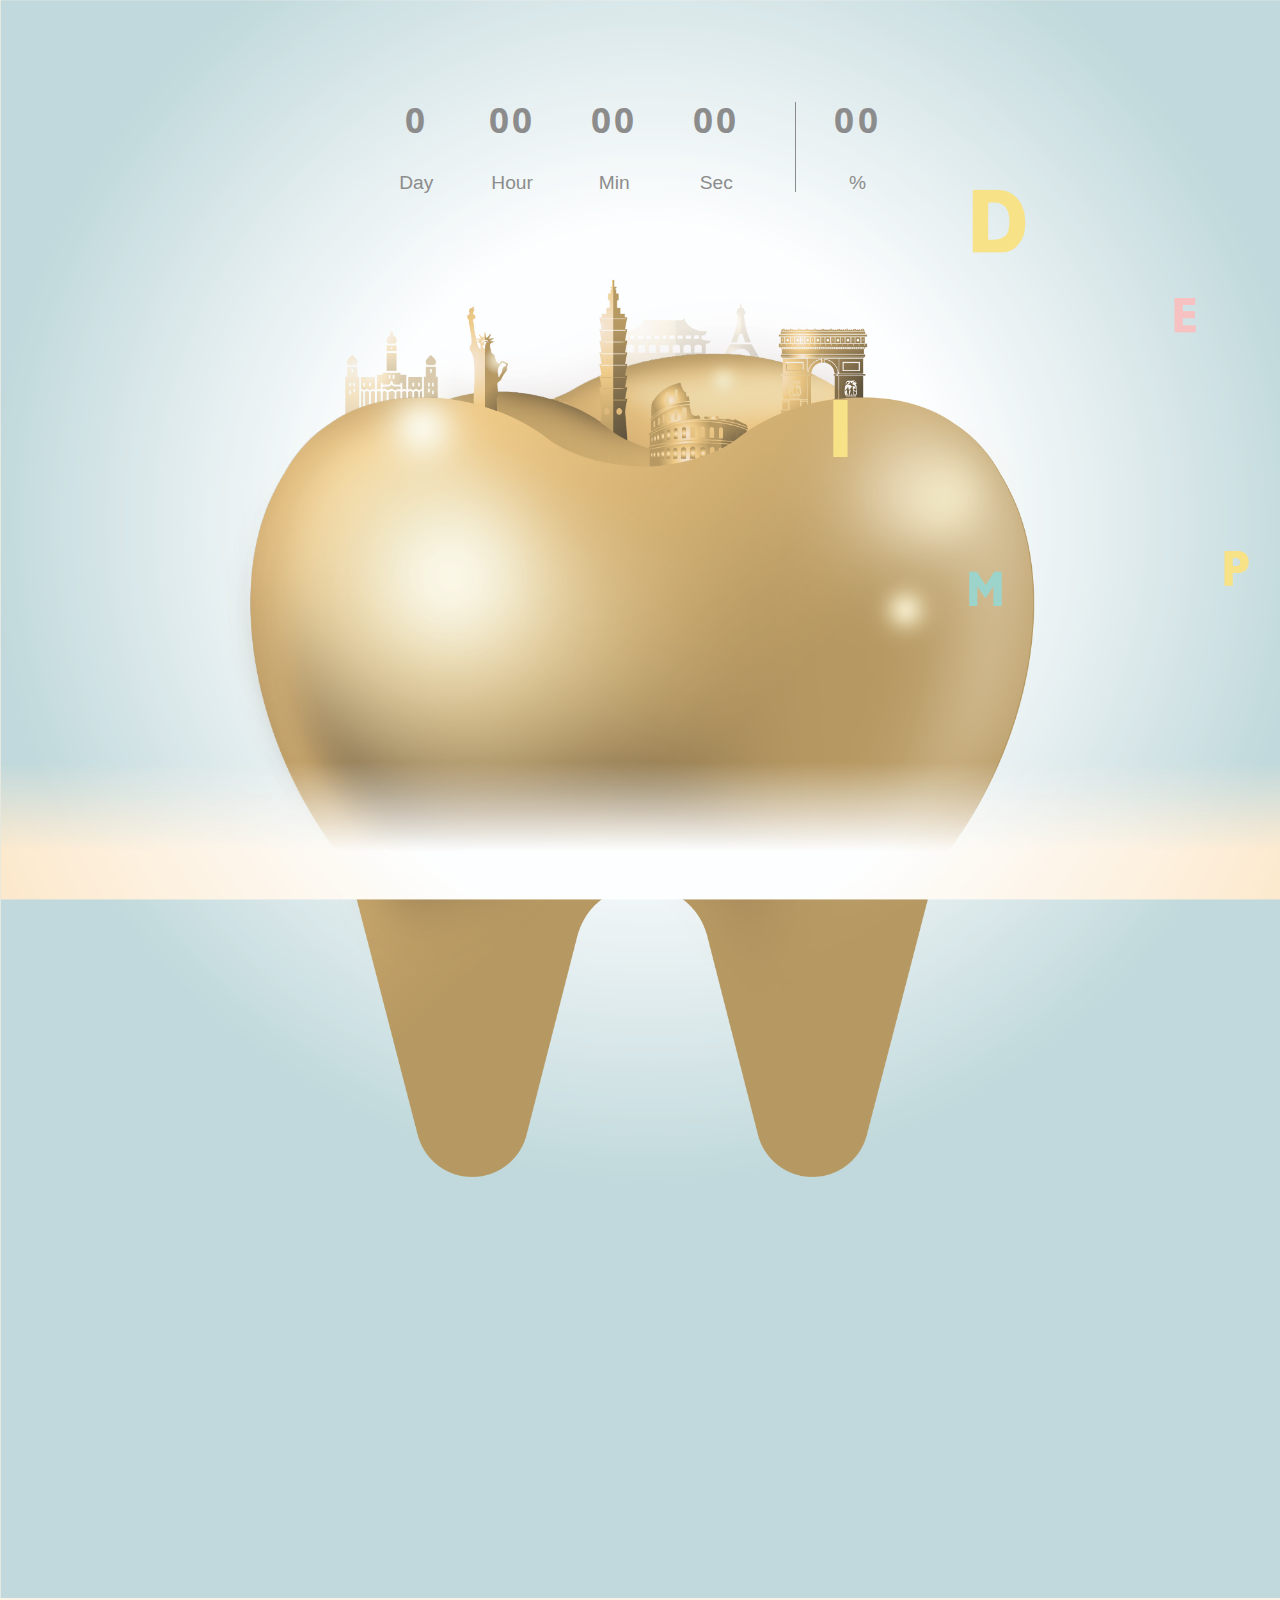
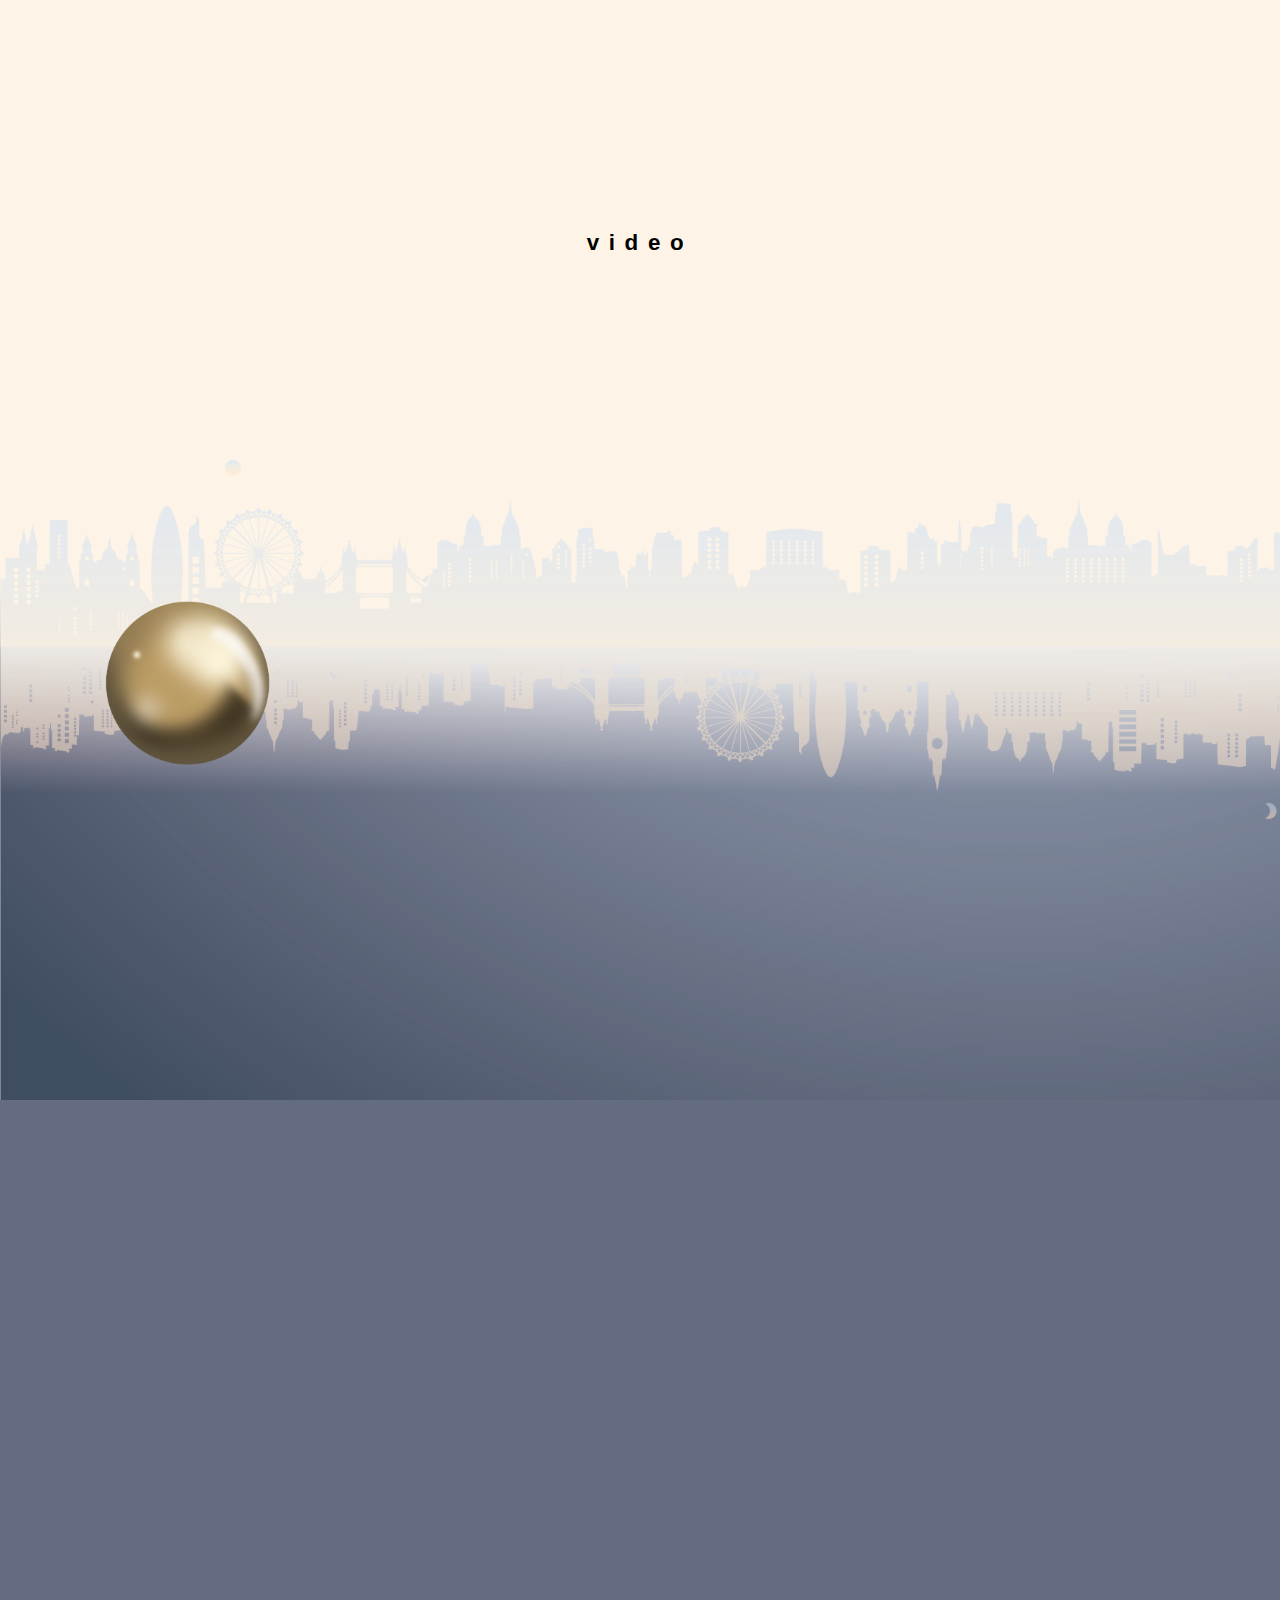
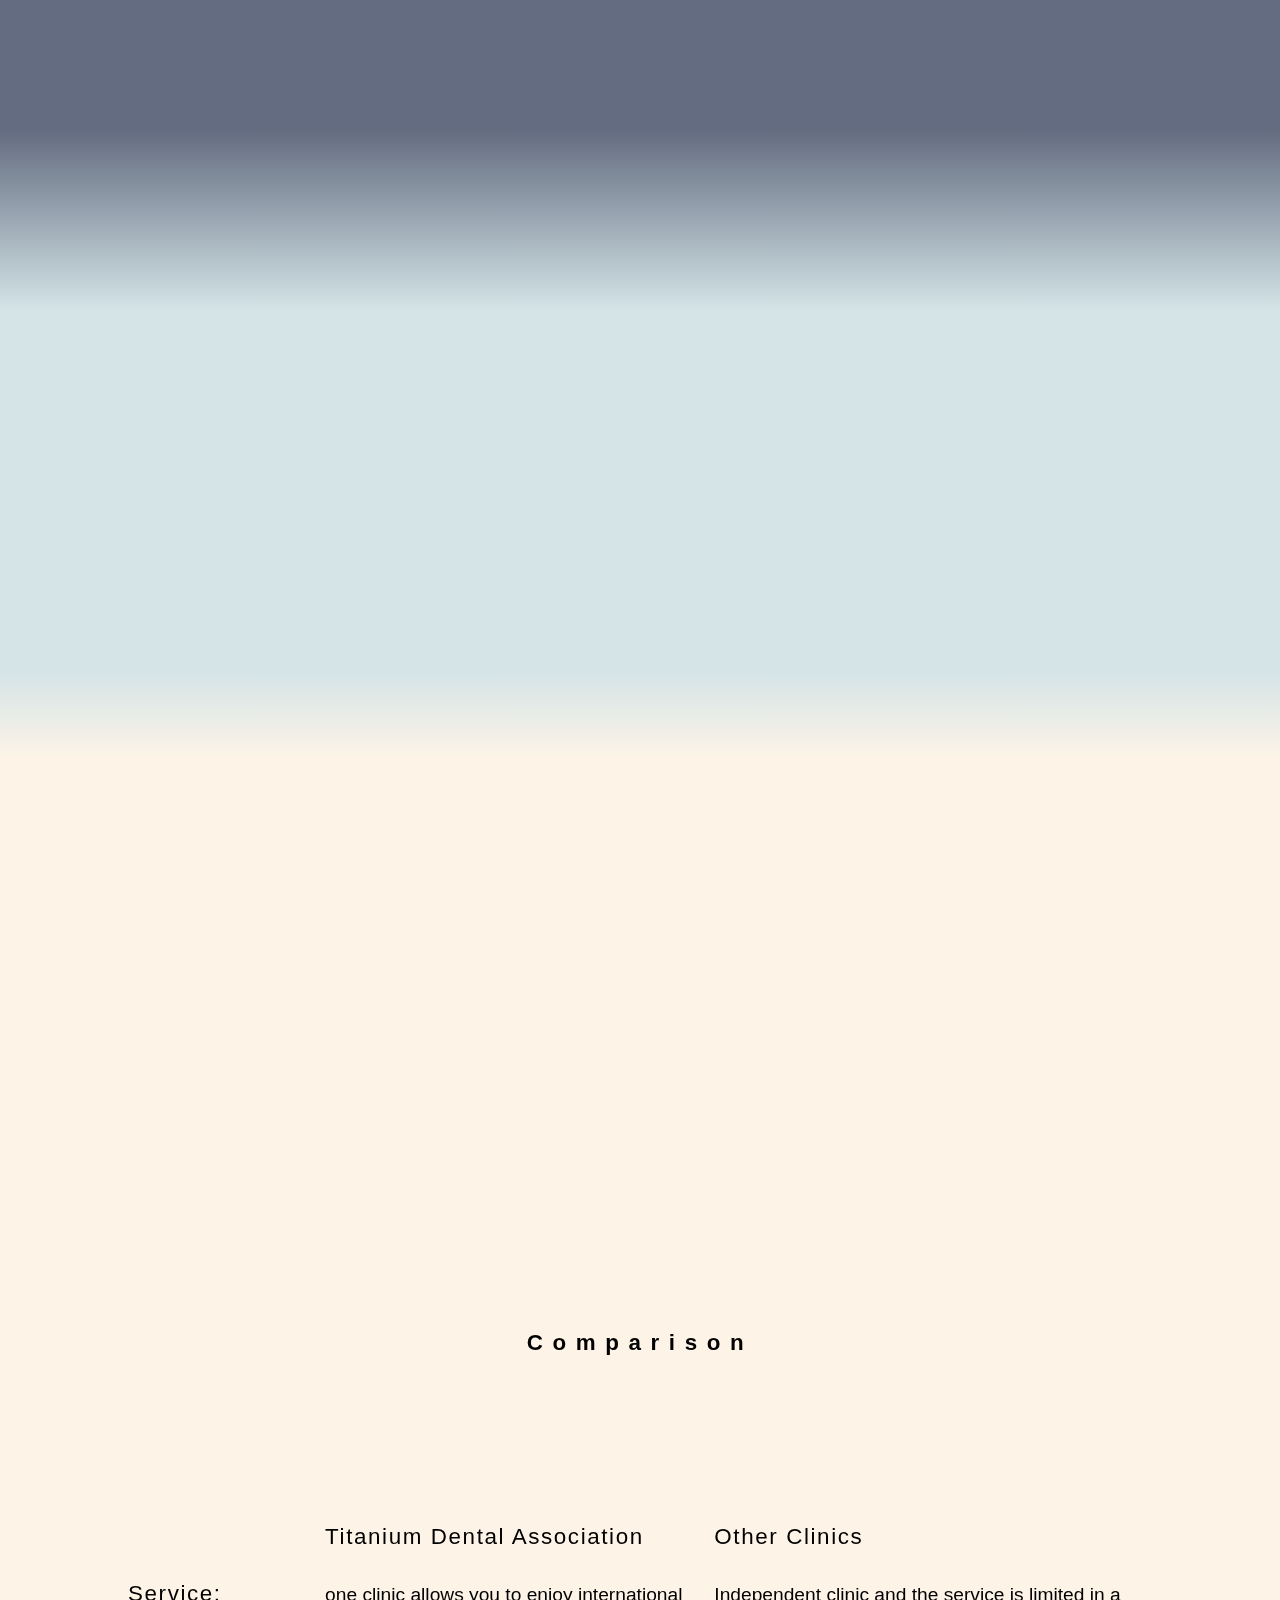
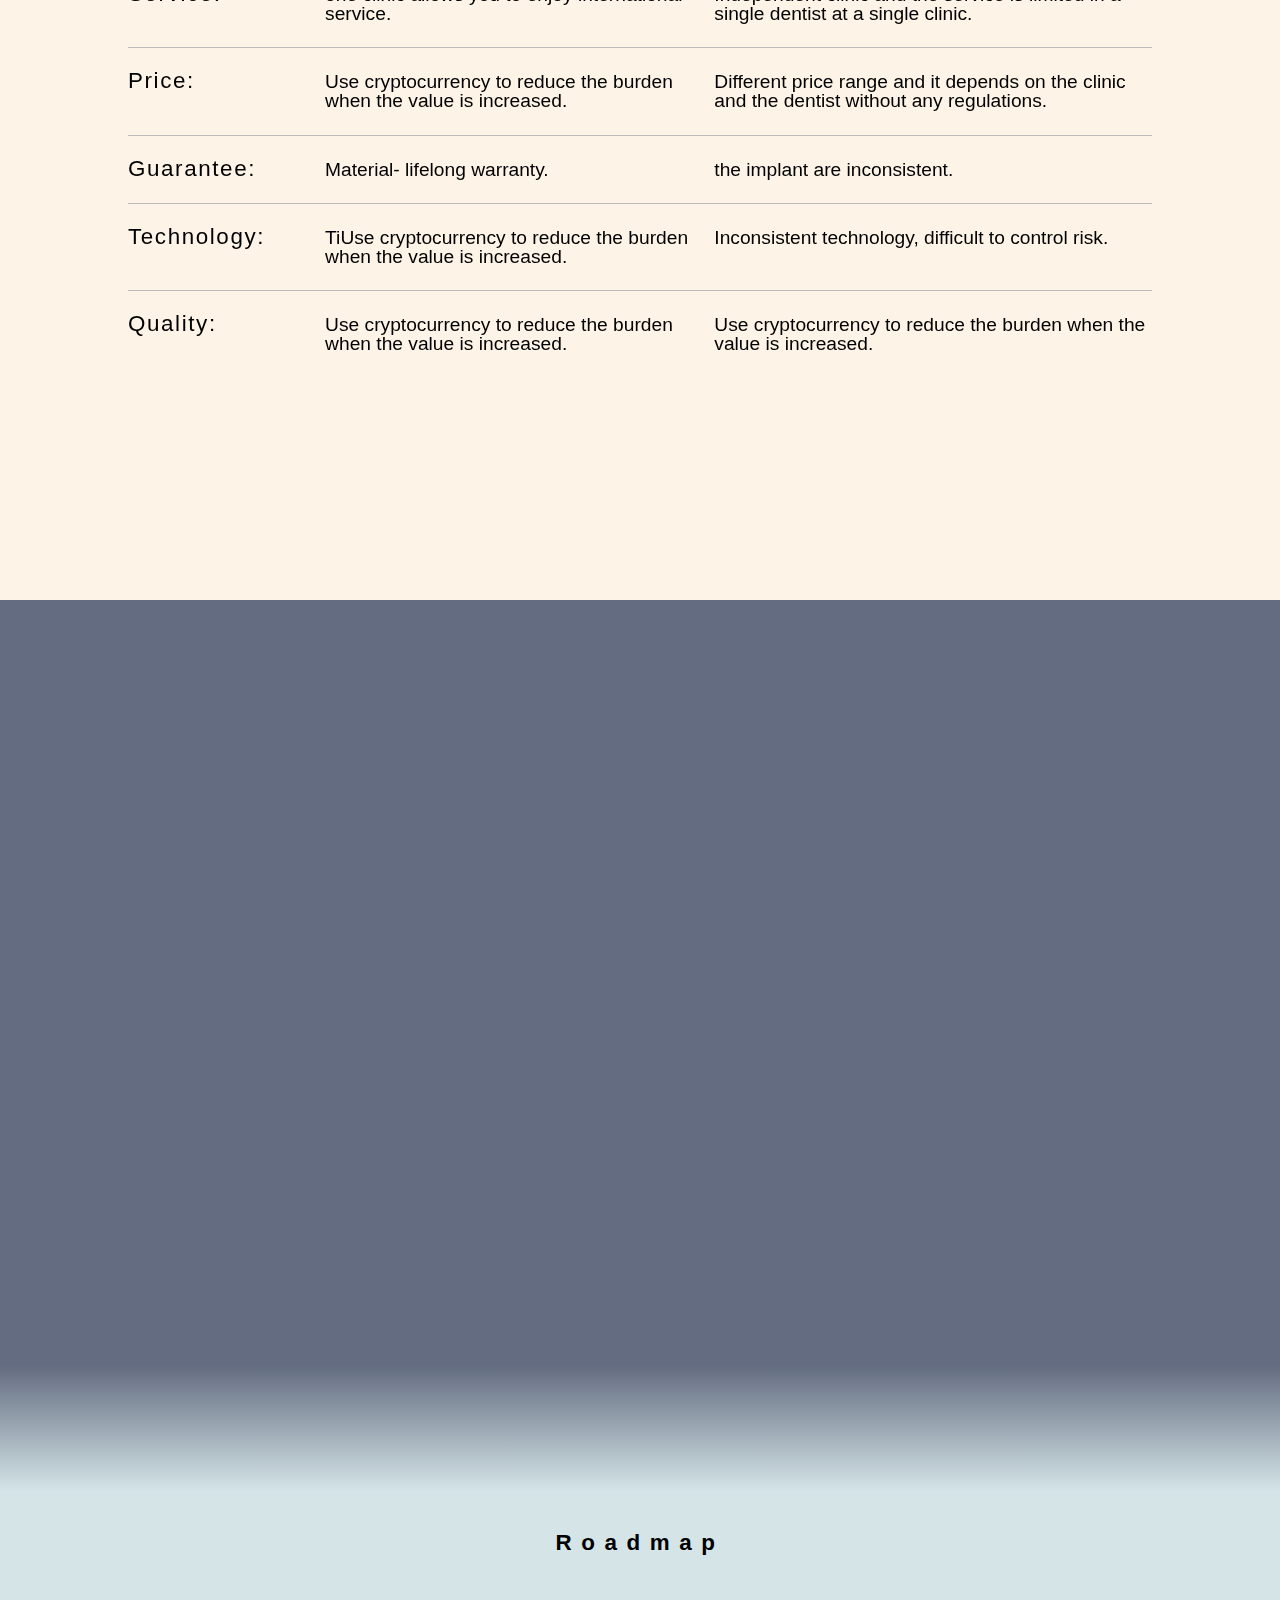
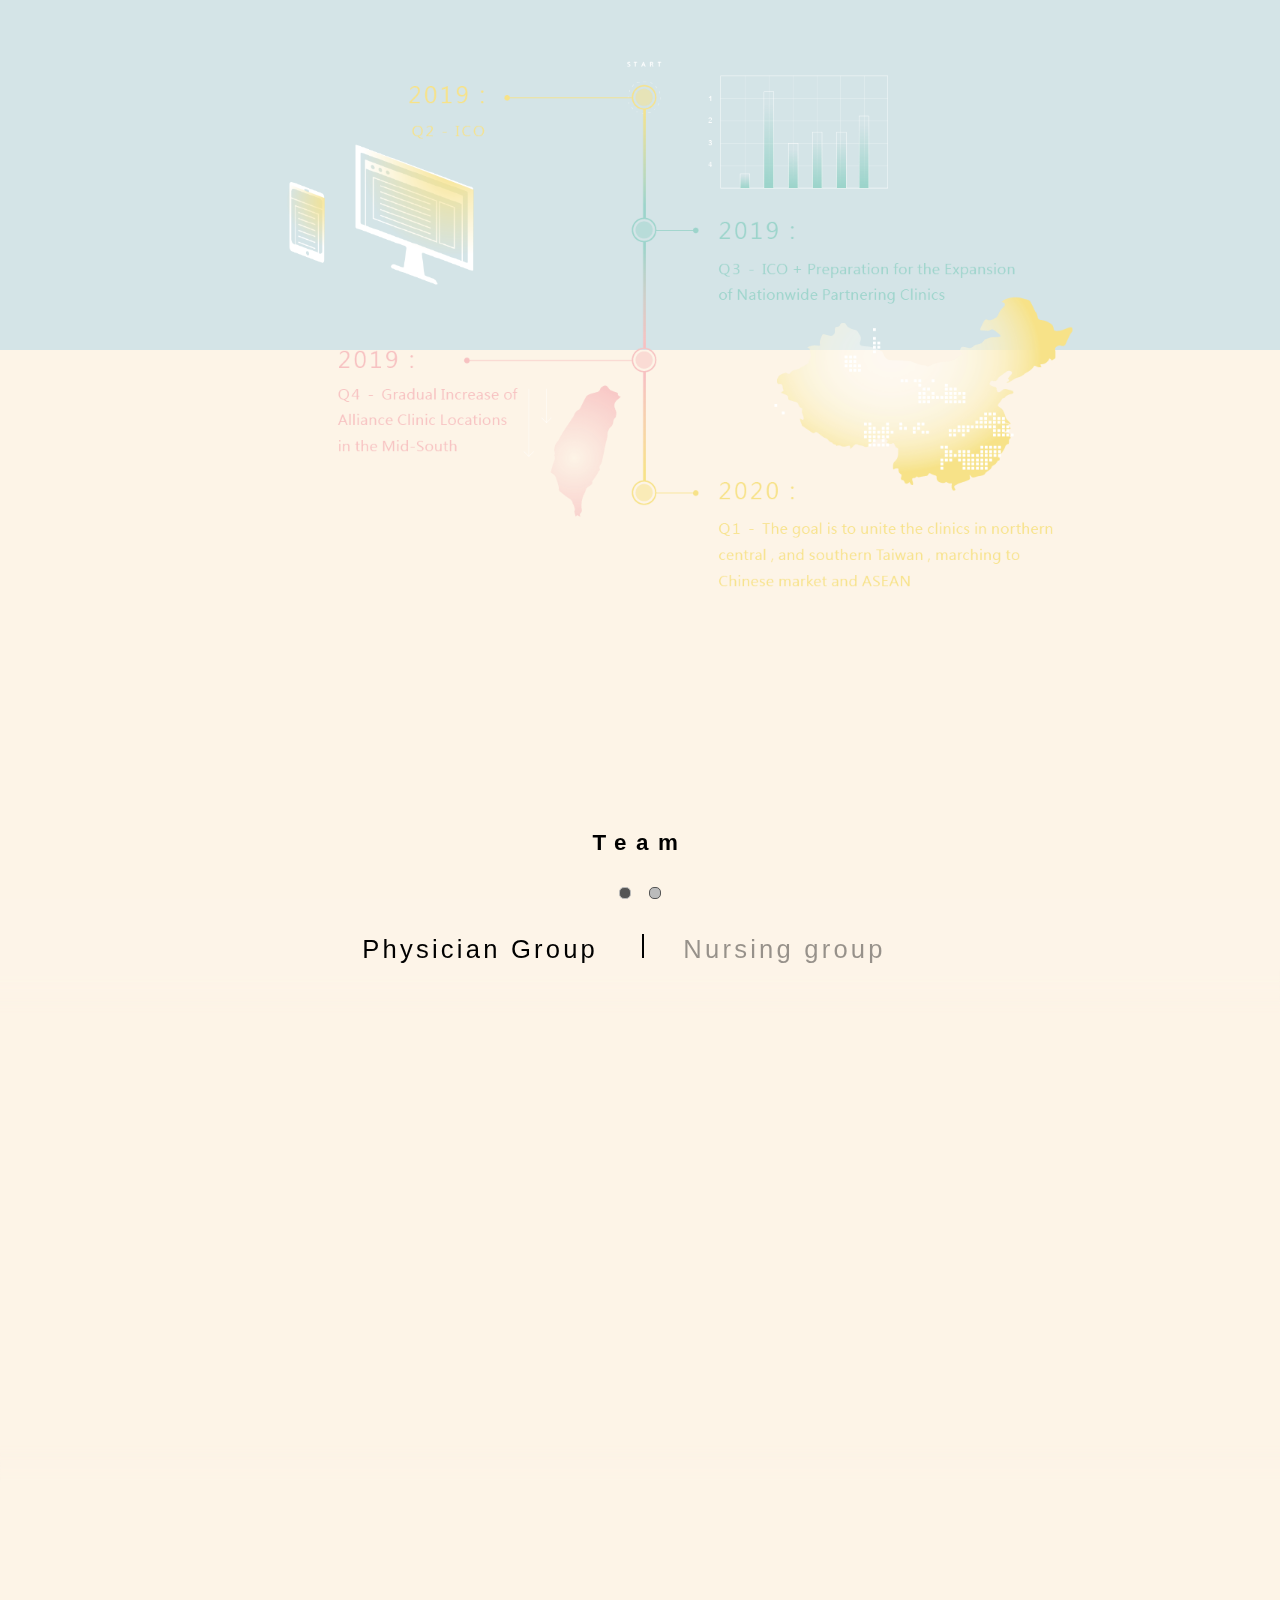
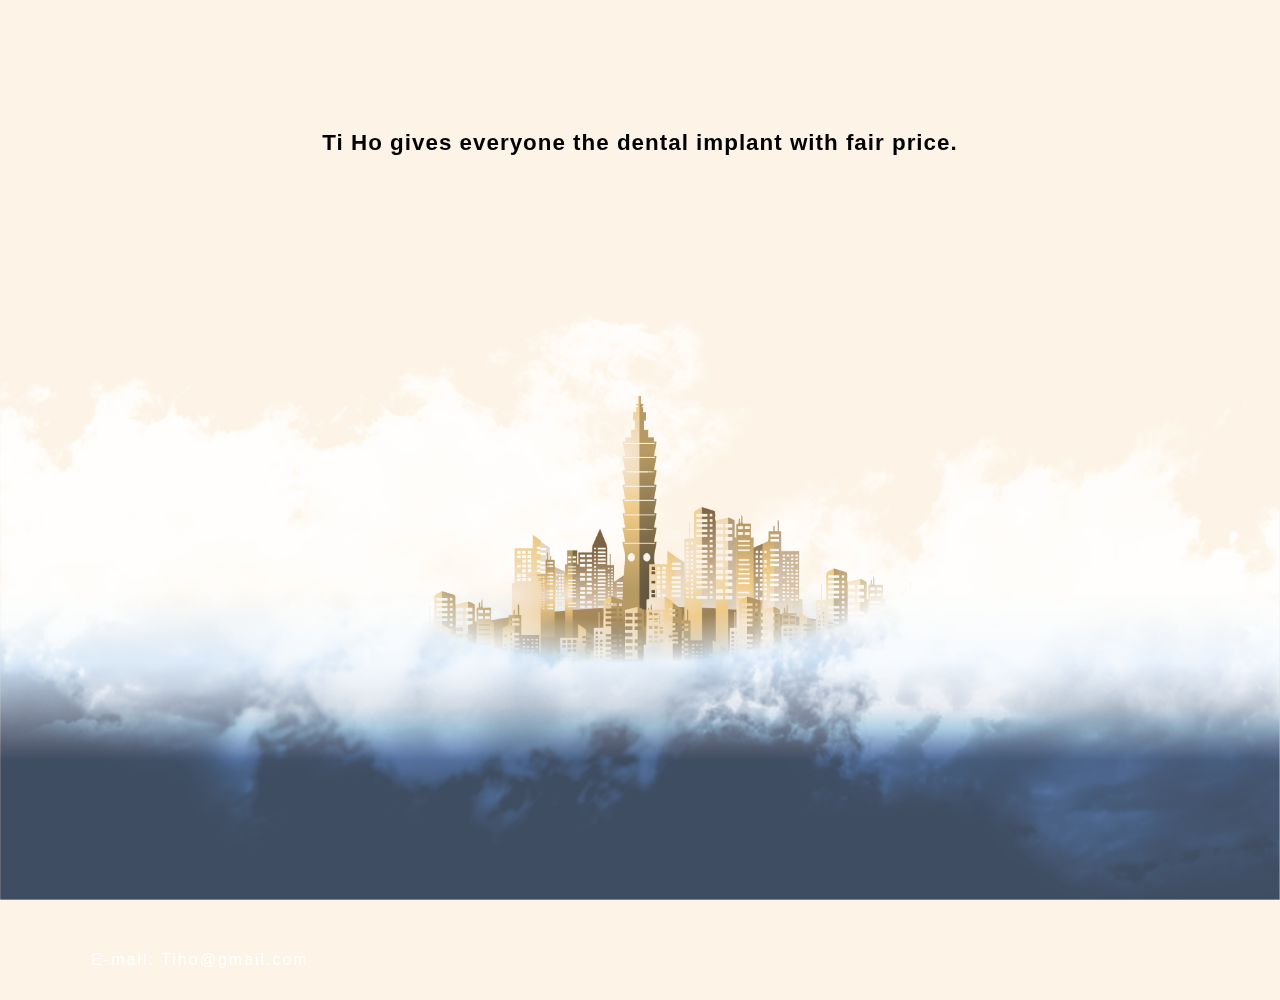
==== cn.html @ 6f9ad753 "ver. tc" ====
<!DOCTYPE html>
<html lang="en">
<head>
    <meta charset="UTF-8">
    <meta name="viewport" content="width=device-width, initial-scale=1.0">
    <meta http-equiv="X-UA-Compatible" content="ie=edge">
    <title>Document</title>

    <!-- <meta name=”description” content="">
    <meta property="og:image" content="img/seo_logo.jpg">
    <meta property="og:description" content="" />
    <meta itemprop="image" content="img/seo_logo.jpg">
    <meta name="twitter:card" content="img/seo_logo.jpg"> -->

    <!-- import bootstrap 4.4.1 -->
    <!-- <link rel="stylesheet" href="https://stackpath.bootstrapcdn.com/bootstrap/4.1.1/css/bootstrap.min.css" integrity="sha384-WskhaSGFgHYWDcbwN70/dfYBj47jz9qbsMId/iRN3ewGhXQFZCSftd1LZCfmhktB" crossorigin="anonymous">
    <script src="https://code.jquery.com/jquery-3.3.1.slim.min.js" integrity="sha384-q8i/X+965DzO0rT7abK41JStQIAqVgRVzpbzo5smXKp4YfRvH+8abtTE1Pi6jizo" crossorigin="anonymous"></script>
    <script src="https://cdnjs.cloudflare.com/ajax/libs/popper.js/1.14.3/umd/popper.min.js" integrity="sha384-ZMP7rVo3mIykV+2+9J3UJ46jBk0WLaUAdn689aCwoqbBJiSnjAK/l8WvCWPIPm49" crossorigin="anonymous"></script>
    <script src="https://stackpath.bootstrapcdn.com/bootstrap/4.1.1/js/bootstrap.min.js" integrity="sha384-smHYKdLADwkXOn1EmN1qk/HfnUcbVRZyYmZ4qpPea6sjB/pTJ0euyQp0Mk8ck+5T" crossorigin="anonymous"></script> -->
    
    <link rel="stylesheet" href="stylesheet/css/stylesheet.css">
</head>
<body>
    <div class="container">
        <div class="block-fixed">
            <img src="img/TIHO_Web_Ingredient-12.png" class="non-phone-appear" alt="">
            <img src="img/TIHO_Web_Ingredient-41.png" class="white-btn h-cursor-pointer menu-btn" alt="">
            <img src="img/TIHO_Web_Ingredient-42.png" class="op0 black-btn h-cursor-pointer menu-btn" alt="">
            <a href="#" class="join"><img src="img/TIHO_Web_Ingredient-18.png" alt=""></a> 
            <!-- <img src="img/block10_X.png" class="close-btn menu" alt=""> -->
            <!-- <img src="img/TIHO_Web_Ingredient-18.png" class="op0 black-btn" alt=""> -->
            <!-- <img src="img/TIHO_Web_Ingredient-20.png" class="op0 white-btn" alt=""> -->
            <!-- <div class="block-fixed-right non-phone-appear">
                <div class="page-mark page-mark-1"><span>1</span></div>
                <div class="page-mark page-mark-2"><span>2</span></div>
                <div class="page-mark page-mark-3"><span>3</span></div>
                <div class="page-mark page-mark-4"><span>4</span></div>
                <div class="page-mark page-mark-5"><span>5</span></div>
                <div class="page-mark page-mark-6"><span>6</span></div>
                <div class="page-mark page-mark-7"><span>7</span></div>
            </div> -->
            <div class="menu">
                <ul id="menu">
                    <li><a href="#a-video">Video</a></li>
                    <li><a href="#a-about">About TIHO Token</a></li>
                    <li><a href="#a-problem">Problem</a></li>
                    <li><a href="#a-comparison">Comparison</a></li>
                    <li><a href="#a-rules">Rules of Selling Token</a></li>
                    <li><a href="#a-map">Roadmap</a></li>
                    <li><a href="#a-team">Team</a></li>
                    <li class="lang">Language<br />
                    <a href="#">TC</a>
                    <a href="#">CN</a>
                    <a href="#">EN</a>
                    <a href="#">JP</a></li>
                </ul>
            </div>
        </div>
        <div class="block-top">
            <img src="img/TIHO_Web_Ingredient-53.png" class="phone-appear" alt="">
            <div class="time-count">
                <ul>
                    <li><h4 id="day">0 </h4><br><p>Day</p> </li>
                    <li><h4 id="hour">00 </h4><br><p>Hour</p> </li>
                    <li><h4 id="min">00 </h4><br><p>Min</p> </li>
                    <li><h4 id="sec">00 </h4><br><p>Sec</p> </li>
                    <li><h4 id="percentage">00 </h4><br><p>%</p> </li>
                </ul>
            </div>
            <div class="large-img">
            <div class="floating-word">
                    <!-- <img src="img/TIHO_Web_Ingredient-11.png" alt=""> -->
                    <img src="img/TIHO_Web_Ingredient-43.png" alt="">
                    <img src="img/TIHO_Web_Ingredient-44.png" alt="">
                    <img src="img/TIHO_Web_Ingredient-45.png" alt="">
                    <img src="img/TIHO_Web_Ingredient-46.png" alt="">
                </div>
                <div class="ingredient">
                    <img src="img/TIHO_Web_Ingredient-02.png" alt="">
                </div>
                <div class="dental-text">
                    <span class="yellow">D</span><span class="red">E</span><span class="green">N</span><span class="green">T</span><span class="yellow">A</span><span class="red">L </span>
                    <span class="yellow">I</span><span class="green">M</span><span class="yellow">P</span><span class="green">L</span><span class="green">A</span><span class="red">N</span><span class="red">T</span>
                </div>
            </div>
            <div class="opening">
                <img id="opening-img" src="img/TIHO_Web_Ingredient-03.png" class="non-phone-appear" alt="">
                <img id="opening-img-phone" src="img/TIHO_Web_Ingredient-03-1-01.png" class="phone-appear" alt="">
                <div class="opening-word-div">
                    <img id="opening-word" src="img/TIHO_Web_Ingredient-48.png" alt="">
                </div>
            </div>
        </div>
        <div class="video-block block" id="a-video">
            <div class="video-block-bgi">
                <div class="video">
                    <h4 class="title">video</h4>
                    <div class="video-file appear">
                        <!-- <video controls>
                            <source src="https://www.youtube.com/watch?v=h36fp6JZ_cQ" type="video/mp4">
                        </video> -->
                        <!-- <embed src="https://www.youtube.com/watch?v=h36fp6JZ_cQ" type=""> -->
                        <iframe src="https://www.youtube.com/embed/h36fp6JZ_cQ?rel=0&amp;showinfo=0" frameborder="0" allow="autoplay; encrypted-media" allowfullscreen></iframe>
                        <img src="img/TIHO_Web_Ingredient-14.png" alt="">
                        <img src="img/TIHO_Web_Ingredient-15.png" alt="">
                    </div>
                </div>
            </div>
        </div>
        <div class="about-block block" id="a-about">
            <div class="about-block-bgi"><h4 class="title appear">About TIHO Token</h4>
                <div class="about appear">
                    <div class="about-img">
                        <img src="img/TIHO_Web_Ingredient-26.png" class="about-1 h-cursor-pointer" alt="">
                        <img src="img/TIHO_Web_Ingredient-23.png" class="about-2 h-cursor-pointer" alt="">
                        <img src="img/TIHO_Web_Ingredient-24.png" class="about-3 h-cursor-pointer" alt="">
                        <img src="img/TIHO_Web_Ingredient-25.png" class="about-4 h-cursor-pointer" alt="">
                    </div>
                    <div class="about-text">
                        <h3><span>Price advantage</span></h3>
                        <p class="content-p">The introduction of cryptocurrency allows everyone to be both consumer and investor to enjoy low-cost price for dental implant.</p>
                    </div>
                </div>
            </div>
        </div>
        <div class="question-block block" id="a-problem">
            <div class="question-block-bgi">
                <h4 class="title appear">Problem</h4>
                <div class="question appear">
                    <div class="option-title">
                        <div class="option-dot">
                            <div class="opt-dot" id="question-1"> </div>
                            <div class="opt-dot" id="question-2"> </div>
                        </div>
                        <div class="option-text">
                            <div class="option-1 h-cursor-pointer">Market</div>
                            <div class="devided-line"></div>
                            <div class="option-2 h-cursor-pointer op4">Solution</div>
                        </div>
                    </div>
                    <div class="question-content">
                        <div class="option-1 content-p show-content">
                            <ol>
                                <li>Patients have no idea for where to find the dentists with greatest tech- nology guarantee.</li>
                                <li>There is no warranty on dental implant, and patients usually become im- plant orphan.</li>
                                <li>Patients don’t know how to select among the implant price and materi- als in eachclinic , and they don’t even know whether the agreed brand is used.</li>
                                <li>Dentists often worry about the source of implant and the postoperative reaction from patients.</li>
                                <li>Dentists are with good skills but don’t know how to play it into full.</li>
                                <li>Prices vary in each clinic; dentists in the same trade offer high price for the service and it makes the clinics in the same trade follow the same.</li>
                            </ol>
                        </div>
                        <div class="option-2 content-p show-content">Cryptocurrency is used to integrate one hundred clinics all over Taiwan; a treatment in one clinic will be able to receive the service from a hundred clinics afterwards. The market end of material and the technical end of denture factory are integrated through cryptocurren- cy to achieve fair and affordable medical expense. For those who are insufficient in budget, they can invest in the cryptocurrency in the be- ginning and wait for the value increase before they spend the crypto- currency in the clinic. Relatively speaking, it hugely saved the medical expense! It is a medical currency supports by physical entities to push the currency value high. A cryptocurrency that can be circulated in physical entities will sweep the whole currency circle; it not only maintains value, increases value but also is worthy possessing !</div>
                    </div>
                </div>
            </div>
        </div>
        <div class="compare-block block" id="a-comparison">
            <div class="compare-block-bgi">
                <h4 class="title appear">Comparison</h4>
                <p class="content-p non-phone-appear appear"></p>
                <div class="compare phone-appear">
                    <div class="option-title appear">
                        <div class="option-dot">
                            <div class="opt-dot" id="compare-1"> </div>
                            <div class="opt-dot" id="compare-2"> </div>
                        </div>
                        <div class="option-text">
                            <div class="option-1 h-cursor-pointer">Titanium Dental Association</div>
                            <div class="devided-line"></div>
                            <div class="option-2 h-cursor-pointer op4">Other Clinics</div>
                        </div>
                    </div>
                </div>
                <div class="compare-table appear compare-content">
                    <table>
                        <thead class="non-phone-appear">
                            <tr>
                                <th></th>
                                <th>Titanium Dental Association</th>
                                <th>Other Clinics</th>
                            </tr>
                        </thead>
                        <tbody>
                            <tr>
                                <th>Service:</th>
                                <td class="option-1 show-content">one clinic allows you to enjoy international service.</td>
                                <td class="option-2 show-content">Independent clinic and the service is limited in a single dentist at a single clinic.</td>
                            </tr>
                            <tr>
                                <th>Price:</th>
                                <td class="option-1 show-content">Use cryptocurrency to reduce the burden when the value is increased.</td>
                                <td class="option-2 show-content">Different price range and it depends on the clinic and the dentist without any regulations.</td>
                            </tr>
                            <tr>
                                <th>Guarantee:</th>
                                <td class="option-1 show-content">Material- lifelong warranty.</td>
                                <td class="option-2 show-content">the implant are inconsistent.</td>
                            </tr>
                            <tr>
                                <th>Technology:</th>
                                <td class="option-1 show-content">TiUse cryptocurrency to reduce the burden when the value is increased.</td>
                                <td class="option-2 show-content">Inconsistent technology, difficult to control risk.</td>
                            </tr>
                            <tr>
                                <th>Quality:</th>
                                <td class="option-1 show-content">Use cryptocurrency to reduce the burden when the value is increased.</td>
                                <td class="option-2 show-content">Use cryptocurrency to reduce the burden when the value is increased.</td>
                            </tr>
                        </tbody>
                    </table>
                </div>
                <div><p class="phone-appear appear"></p></div>
            </div>
        </div>
        <div class="rules-block block" id="a-rules">
            <div class="rules-block-bgi">
                <img src="img/TIHO_Web_Ingredient-09.png" class="non-phone-appear" alt="">
                <img src="img/TIHO_Web_Ingredient-54.png" alt="">
                <img src="img/TIHO_Web_Ingredient-09-01.png" class="phone-appear" alt="">
                <div class="rules appear">
                    <h4 class="title">Rules of Selling Token</h4>
                    <div class="option-title">
                        <div class="option-dot">
                            <div class="opt-dot" id="rules-1"> </div>
                            <div class="opt-dot" id="rules-2"> </div>
                        </div>
                        <div class="option-text">
                            <div class="option-1 h-cursor-pointer">Release program</div>
                            <div class="devided-line"></div>
                            <div class="option-2 h-cursor-pointer op4">The use of capital</div>
                        </div>
                    </div>
                    <div class="d-row d-sm-col-reverse">
                        <div class="pie-chart f-40 f-sm-100">
                            <img src="img/TIHO_Web_Ingredient-56.png" class="option-1 show-content" alt="">
                            <!-- <img src="img/TIHO_Web_Ingredient-31.png" alt="">
                            <img src="img/TIHO_Web_Ingredient-32.png" alt=""> -->
                            <img src="img/TIHO_Web_Ingredient-57.png" class="option-2 show-content" alt="">
                        </div>
                        <div class="rules f-60 f-sm-100">
                            <div class="rules-content">
                                <div class="option-1 content-p show-content">
                                    <div>
                                            Item name : TIHO2 <br />
                                            Total release volume of TIHO2: It is planned to release 0.2 billion tokens in total without additional release in the future. Receiving currency: ETH. TIHO2 is a block chain dig- ital asset of desinicization released based on ERC 20 block chain Ethereum technology. Public offering: 1:0.33USDT. TIHO2 release regulation is shown as the table below.
                                    </div>
                                    <div class="d-row">
                                        <ul class="f-50">
                                            <li>30% Operation plan</li>
                                            <li>20% Public</li>
                                            <li>15% Pre-sales</li>
                                            <li>10% Team incentives</li>
                                            <li class="phone-appear">10% Investment consultant</li>
                                            <li class="phone-appear">10% Private fund</li>
                                            <li class="phone-appear">5% Community development</li>
                                        </ul>
                                        <ul class="f-50 non-phone-appear">
                                            <li>10% Investment consultant</li>
                                            <li>10% Private fund</li>
                                            <li>5% Community development</li>
                                        </ul>
                                    </div>
                                    <p class="pub-sale h-cursor-pointer"><img src="img/TIHO_Web_Ingredient-58.png" alt="">public sale</p>
                                    <div class="pub-sale-card">
                                        <div class="pub-sale-card-inner">
                                            <img src="img/block10_X.png" class="h-cursor-pointer pub-close" alt="">
                                            <h5>ICO Public Sale</h5>
                                            <p>1~5000 10%, 5001~9999 15%, 10000 20%</p>
                                        </div>
                                    </div>
                                </div>
                                <div class="option-2 content-p show-content">
                                    <div>
                                            The main use of the capital by TIHO2 team includes techni- cal R&D on software and hardware , business expansion , and daily operation. The use principle of TIHO2 asset is arrangement in a whole , comprehensive management , careful evaluation , and aligning expenses with revenues. The details are shown as below :
                                    </div>
                                    <div class="d-row">
                                        <ul class="">
                                            <li>50% Implementation of development plan</li>
                                            <li>25% Operating expense</li>
                                            <li>10% System and team</li>
                                            <li>10% Reserve funds</li>
                                            <li>5% Personnel and administration fee</li>
                                        </ul>
                                    </div>
                                </div>
                            </div>
                        </div>
                    </div>
                    <img src="img/TIHO_Web_Ingredient-54.png" class="overflow-rules phone-appear" alt="">
                </div>
            </div>
            
        </div>
        <div class="map-block block appear" id="a-map">
            <div class="map-block-bgi">
                <h4 class="title">Roadmap</h4>
                <div class="map-bgi">
                    <img src="img/road-en.png" class="non-phone-appear" alt="">
                    <img src="img/road-en-phone.png" class="phone-appear" alt="">
                </div>
            </div>
        </div>
        <div class="team-block block appear" id="a-team">
            <div class="team-block-bgi">
                <h4 class="title ">Team</h4>
                <div class="team ">
                    <div class="option-title">
                        <div class="option-dot">
                            <div class="opt-dot" id="team-1"> </div>
                            <div class="opt-dot" id="team-2"> </div>
                        </div>
                        <div class="option-text">
                            <div class="option-1 h-cursor-pointer">Physician Group</div>
                            <div class="devided-line"></div>
                            <div class="option-2 h-cursor-pointer op4">Nursing group</div>
                        </div>
                    </div>
                    <div class="team-content">
                        <img src="img/TIHO_Web_Ingredient-51-2.png" alt="">
                        <div class="option-1 content-p show-content">
                            <div class="thum">
                                <img src="img/TIHO_Web_Ingredient_人像-01.png" alt="">
                                <p class="op0">Dr.Chu,Chi-Weng</p>
                            </div>
                            <div class="thum">
                                <img src="img/TIHO_Web_Ingredient_人像-02.png" alt="">
                                <p class="op0">Dr.Chang,Min-Huang</p>
                            </div>
                            <div class="thum">
                                <img src="img/TIHO_Web_Ingredient_人像-03.png" alt="">
                                <p class="op0">Dr.Chang,Min-Yi</p>
                            </div>
                            <div class="thum">
                                <img src="img/TIHO_Web_Ingredient_人像-04.png" alt="">
                                <p class="op0">Dr.hen,Ling-Juan</p>
                            </div>
                            <div class="thum">
                                <img src="img/TIHO_Web_Ingredient_人像-05.png" alt="">
                                <p class="op0">Dr.Chen,Yu-Hua</p>
                            </div>
                            <div class="thum">
                                <img src="img/TIHO_Web_Ingredient_人像-06.png" alt="">
                                <p class="op0">Dr.Huang,Guang-Chun</p>
                            </div>
                            <div class="thum">
                                <img src="img/TIHO_Web_Ingredient_人像-07.png" alt="">
                                <p class="op0">Dr.Wen,Shun-Yong</p>
                            </div>
                            <div class="thum">
                                <img src="img/TIHO_Web_Ingredient_人像-08.png" alt="">
                                <p class="op0">Dr.Dong,Guang-Lin</p>
                            </div>
                            <div class="thum">
                                <img src="img/TIHO_Web_Ingredient_人像-09.png" alt="">
                                <p class="op0">Dr.Wu,Zheng-Yo</p>
                            </div>
                            <div class="thum">
                                <img src="img/TIHO_Web_Ingredient_人像-10.png" alt="">
                                <p class="op0">Dr.Chu,Syou-Chang</p>
                            </div>
                            <div class="thum">
                                <img src="img/TIHO_Web_Ingredient_人像-11.png" alt="">
                                <p class="op0">Dr.Wu,Jun-Jie</p>
                            </div>
                            <div class="thum">
                                <img src="img/TIHO_Web_Ingredient_人像-12.png" alt="">
                                <p class="op0">Dr.Wu,Chin-Feng</p>
                            </div>
                            <div class="thum">
                                <img src="img/TIHO_Web_Ingredient_人像-13.png" alt="">
                                <p class="op0">Dr.Li,Jyun-Yeng</p>
                            </div>
                            <div class="thum">
                                <img src="img/TIHO_Web_Ingredient_人像-14.png" alt="">
                                <p class="op0">Dr.Lin,Jun-Hong</p>
                            </div>
                            <div class="thum">
                                <img src="img/TIHO_Web_Ingredient_人像-15.png" alt="">
                                <p class="op0">Dr.Chiu,Mou-Ting</p>
                            </div>
                            <div class="thum">
                                <img src="img/TIHO_Web_Ingredient_人像-16.png" alt="">
                                <p class="op0">Dr.Gen,Chu-En</p>
                            </div>
                            <div class="thum">
                                <img src="img/TIHO_Web_Ingredient_人像-17.png" alt="">
                                <p class="op0">Dr.Zhang,Chi-Hong</p>
                            </div>
                            <div class="thum">
                                <img src="img/TIHO_Web_Ingredient_人像-18.png" alt="">
                                <p class="op0">Dr.iu,Zhong-Hau</p>
                            </div>
                            <div class="thum">
                                <img src="img/TIHO_Web_Ingredient_人像-19.png" alt="">
                                <p class="op0">Dr.Tsai,Wang-Lin</p>
                            </div>
                            <div class="thum">
                                <img src="img/TIHO_Web_Ingredient_人像-20.png" alt="">
                                <p class="op0">Dr.Chiang,Zhong-Ying</p>
                            </div>
                            <div class="empty-height"></div>
                        </div>
                        <div class="option-2 content-p op0 show-content">
                            <div class="thum">
                                <img src="img/TIHO_Web_Ingredient_人像-21.png" alt="">
                                <!-- <p class="op0">d</p> -->
                            </div>
                            <div class="thum">
                                <img src="img/TIHO_Web_Ingredient_人像-22.png" alt="">
                                <!-- <p class="op0">d</p> -->
                            </div>
                            <div class="thum">
                                <img src="img/TIHO_Web_Ingredient_人像-23.png" alt="">
                                <!-- <p class="op0">d</p> -->
                            </div>
                            <div class="thum">
                                <img src="img/TIHO_Web_Ingredient_人像-24.png" alt="">
                                <!-- <p class="op0">d</p> -->
                            </div>
                            <div class="thum">
                                <img src="img/TIHO_Web_Ingredient_人像-25.png" alt="">
                                <!-- <p class="op0">d</p> -->
                            </div>
                            <div class="thum">
                                <img src="img/TIHO_Web_Ingredient_人像-26.png" alt="">
                                <!-- <p class="op0">d</p> -->
                            </div>
                            <div class="thum">
                                <img src="img/TIHO_Web_Ingredient_人像-27.png" alt="">
                                <!-- <p class="op0">d</p> -->
                            </div>
                            <div class="thum">
                                <img src="img/TIHO_Web_Ingredient_人像-28.png" alt="">
                                <!-- <p class="op0">d</p> -->
                            </div>
                            <div class="thum">
                                <img src="img/TIHO_Web_Ingredient_人像-29.png" alt="">
                                <!-- <p class="op0">d</p> -->
                            </div>
                            <div class="thum">
                                <img src="img/TIHO_Web_Ingredient_人像-30.png" alt="">
                                <!-- <p class="op0">d</p> -->
                            </div>
                            <div class="thum">
                                <img src="img/TIHO_Web_Ingredient_人像-31.png" alt="">
                                <!-- <p class="op0">d</p> -->
                            </div>
                            <div class="thum">
                                <img src="img/TIHO_Web_Ingredient_人像-32.png" alt="">
                                <!-- <p class="op0">d</p> -->
                            </div>
                            <div class="thum">
                                <img src="img/TIHO_Web_Ingredient_人像-33.png" alt="">
                                <!-- <p class="op0">d</p> -->
                            </div>
                            <div class="thum">
                                <img src="img/TIHO_Web_Ingredient_人像-34.png" alt="">
                                <!-- <p class="op0">d</p> -->
                            </div>
                            <div class="thum">
                                <img src="img/TIHO_Web_Ingredient_人像-35.png" alt="">
                                <!-- <p class="op0">d</p> -->
                            </div>
                            <div class="thum">
                                <img src="img/TIHO_Web_Ingredient_人像-36.png" alt="">
                                <!-- <p class="op0">d</p> -->
                            </div>
                            <div class="thum">
                                <img src="img/TIHO_Web_Ingredient_人像-37.png" alt="">
                                <!-- <p class="op0">d</p> -->
                            </div>
                            <div class="thum">
                                <img src="img/TIHO_Web_Ingredient_人像-38.png" alt="">
                                <!-- <p class="op0">d</p> -->
                            </div>
                            <div class="thum">
                                <img src="img/TIHO_Web_Ingredient_人像-39.png" alt="">
                                <!-- <p class="op0">d</p> -->
                            </div>
                            <div class="thum">
                                <img src="img/TIHO_Web_Ingredient_人像-40.png" alt="">
                                <!-- <p class="op0">d</p> -->
                            </div>
                            <div class="thum">
                                <img src="img/TIHO_Web_Ingredient_人像-41.png" alt="">
                                <!-- <p class="op0">d</p> -->
                            </div>
                            <div class="thum">
                                <img src="img/TIHO_Web_Ingredient_人像-42.png" alt="">
                                <!-- <p class="op0">d</p> -->
                            </div>
                            <div class="thum">
                                <img src="img/TIHO_Web_Ingredient_人像-43.png" alt="">
                                <!-- <p class="op0">d</p> -->
                            </div>
                            <div class="thum">
                                <img src="img/TIHO_Web_Ingredient_人像-44.png" alt="">
                                <!-- <p class="op0">d</p> -->
                            </div>
                            <div class="thum">
                                <img src="img/TIHO_Web_Ingredient_人像-45.png" alt="">
                                <!-- <p class="op0">d</p> -->
                            </div>
                            <div class="thum">
                                <img src="img/TIHO_Web_Ingredient_人像-46.png" alt="">
                                <!-- <p class="op0">d</p> -->
                            </div>
                            <div class="thum">
                                <img src="img/TIHO_Web_Ingredient_人像-47.png" alt="">
                                <!-- <p class="op0">d</p> -->
                            </div>
                            <div class="thum">
                                <img src="img/TIHO_Web_Ingredient_人像-48.png" alt="">
                                <!-- <p class="op0">d</p> -->
                            </div>
                            <div class="thum">
                                <img src="img/TIHO_Web_Ingredient_人像-49.png" alt="">
                                <!-- <p class="op0">d</p> -->
                            </div>
                            <div class="thum">
                                <img src="img/TIHO_Web_Ingredient_人像-50.png" alt="">
                                <!-- <p class="op0">d</p> -->
                            </div>
                            <div class="thum">
                                <img src="img/TIHO_Web_Ingredient_人像-51.png" alt="">
                                <!-- <p class="op0">d</p> -->
                            </div>
                            <div class="thum">
                                <img src="img/TIHO_Web_Ingredient_人像-52.png" alt="">
                                <!-- <p class="op0">d</p> -->
                            </div>
                            <div class="thum">
                                <img src="img/TIHO_Web_Ingredient_人像-53.png" alt="">
                                <!-- <p class="op0">d</p> -->
                            </div>
                            <div class="thum">
                                <img src="img/TIHO_Web_Ingredient_人像-54.png" alt="">
                                <!-- <p class="op0">d</p> -->
                            </div>
                            <div class="thum">
                                <img src="img/TIHO_Web_Ingredient_人像-55.png" alt="">
                                <!-- <p class="op0">d</p> -->
                            </div>
                            <div class="empty-height"></div>
                        </div>
                        <img src="img/TIHO_Web_Ingredient-51-1.png" alt="">
                    </div>
                </div>
            </div>
        </div>
        <div class="bottom-block block">
            <div class="appear">
                <h4 class="title non-phone-appear">Ti Ho gives everyone the dental implant with fair price.</h4>
                <h4 class="title phone-appear">Ti Ho<br />gives everyone the dental implant with fair price.</h4>
                <img src="img/TIHO_Web_Ingredient-35.png" class="non-phone-appear" alt="">
                <img src="img/TIHO_Web_Ingredient-35-phone.png" class="phone-appear" alt="">
            </div>
            <footer>
                <div class="d-row d-sm-col">
                    <div class="email">
                        <p><img src="img/TIHO_Web_Ingredient-36.png" alt="">E-mail: Tiho@gmail.com</p>
                    </div>
                    <div class="icon">
                        <a href=""><img src="img/TIHO_Web_Ingredient-37.png" alt=""></a>
                        <a href=""><img src="img/TIHO_Web_Ingredient-38.png" alt=""></a>
                        <a href=""><img src="img/TIHO_Web_Ingredient-39.png" alt=""></a>
                        <a href=""><img src="img/TIHO_Web_Ingredient-40.png" alt=""></a>
                    </div>
                </div>
            </footer>
        </div>
    </div>
    
    <!-- import scrollReveal -->
    <!-- <script src="https://cdnjs.cloudflare.com/ajax/libs/scrollReveal.js/3.3.6/scrollreveal.min.js"></script> -->
    
    <!-- import jquery -->
    <script src="script/jquery-3.3.1.min.js"></script>
    
    <!-- import skrollr -->
    <!-- <script src="script/skrollr.min.js"></script> -->
    
    <!-- <script src="script/jquery.parallax-1.1.3.js"></script> -->
    <!-- <script src="script/jquery.localscroll-1.2.7-min.js"></script> -->
    <!-- <script src="script/jquery.scrollTo-1.4.2-min.js"></script> -->
    <script src="script/myscript.js"></script>
    <script src="https://piiterliao.github.io/countdown/countdown.js"></script>
</body>
</html>
---- stylesheet/css/stylesheet.css ----
﻿@import url("https://fonts.googleapis.com/css?family=Open+Sans+Condensed:300");.video-block-bgi,.about-block-bgi,.question-block-bgi,.compare-block-bgi,.rules-block-bgi,.map-block-bgi{content:"";position:absolute;top:0;left:0;width:100%;height:100%;background-repeat:no-repeat;background-size:cover}html,body,div,span,applet,object,iframe,h1,h2,h3,h4,h5,h6,p,blockquote,pre,a,abbr,acronym,address,big,cite,code,del,dfn,em,img,ins,kbd,q,s,samp,small,strike,strong,sub,sup,tt,var,b,u,i,center,dl,dt,dd,ol,ul,li,fieldset,form,label,legend,table,caption,tbody,tfoot,thead,tr,th,td,article,aside,canvas,details,embed,figure,figcaption,footer,header,hgroup,menu,nav,output,ruby,section,summary,time,mark,audio,video{margin:0;padding:0;border:0;font-size:100%;vertical-align:baseline}article,aside,details,figcaption,figure,footer,header,hgroup,menu,nav,section{display:block}body{line-height:1}ul{list-style:none;list-style-type:none}blockquote,q{quotes:none}blockquote:before,blockquote:after,q:before,q:after{content:'';content:none}table{border-collapse:collapse;border-spacing:0}*{font-family:'微軟正黑體', sans-serif;font-feature-settings:"liga" 0}body{background-color:#fff}a:focus{outline:none}a:visited,a:link{text-decoration:none;color:#000}.h-cursor-pointer:hover{cursor:pointer}.text-shadow{text-shadow:2px 2px 2px rgba(0,0,0,0.3)}.drop-shadow{-webkit-filter:drop-shadow(2px 2px 4px rgba(0,0,0,0.3));filter:drop-shadow(2px 2px 4px rgba(0,0,0,0.3))}.phone-appear{display:none}.op0{opacity:0}.op4{opacity:0.4}html,body{overflow-y:scroll}.container{background-color:#FDF4E7;max-width:1680px;margin:0 auto}.block-fixed{position:fixed;max-width:1680px;z-index:99}.block-fixed>img:first-child{margin:10%;width:180px}.block-fixed>img:nth-child(2),.block-fixed>img:nth-child(3),.block-fixed>img.close-btn{width:50px;position:absolute;left:92vw;margin:2%;top:20%}#menu{display:none}.menu ul{top:0;left:75vw;width:25vw;position:absolute;background-color:#fff;height:100vh;text-align:center}.menu li{padding:6vh 0 3vh}.lang{border-top:1px solid #000;margin-top:6vh;line-height:4vh}.lang a{opacity:0.4;padding:0 .5vw}.join{position:absolute;top:91vh;opacity:0;left:50vw;-webkit-transform:translateX(-50%);-ms-transform:translateX(-50%);transform:translateX(-50%)}.join img:first-child{left:50%;position:relative;-webkit-transform:translateX(-50%);-ms-transform:translateX(-50%);transform:translateX(-50%);top:-15px;-webkit-animation:float5 4s 0s infinite both;animation:float5 4s 0s infinite both}.join img:nth-child(2){-webkit-animation:lighterShowing 4s 0s infinite both;animation:lighterShowing 4s 0s infinite both}.block-fixed-right{position:absolute;right:3%}.block-fixed-right span{opacity:0;color:#8c8c8c}.page-mark{border-left:4px solid #fff;padding-left:8px;color:#fff;font-size:1.4rem;margin-bottom:1.2rem}.block-top{background-image:url(../../img/TIHO_Web_Ingredient-47.png);background-size:100%;background-repeat:no-repeat;text-align:center;height:200vh;position:relative}.time-count ul>li{display:inline-block;margin:8% 2% 2%;font-size:2.2rem;text-align:center;color:#8c8c8c}.time-count ul>li:last-child{padding-left:3%;border-left:1px solid #8c8c8c}.time-count h4{letter-spacing:.2rem;font-family:'Open Sans Condensed', sans-serif}.time-count p{font-size:1.2rem;font-weight:100}.large-img{position:relative}.large-img .floating-word{background-repeat:no-repeat;background-size:70%;background-position-x:center;height:1600px}.large-img .floating-word img{left:50%;width:100%;top:-15%}.large-img .floating-word img:nth-child(1){-webkit-animation:float1 9s 0s infinite both;animation:float1 9s 0s infinite both}.large-img .floating-word img:nth-child(2){-webkit-animation:float2 7s 0s infinite both;animation:float2 7s 0s infinite both}.large-img .floating-word img:nth-child(3){-webkit-animation:float2 8s 0s infinite both;animation:float2 8s 0s infinite both}.large-img .floating-word img:nth-child(4){-webkit-animation:float1 6s 0s infinite both;animation:float1 6s 0s infinite both}.large-img img{position:absolute}.large-img .ingredient img{left:50%;width:100%;max-width:1680px;bottom:0%;height:20%;position:fixed;-webkit-transform:translateX(-50%);-ms-transform:translateX(-50%);transform:translateX(-50%)}.dental-text{position:absolute;top:28%;right:11%;letter-spacing:1.8rem;font-size:2.2rem;font-weight:900;opacity:0}.yellow{color:#FFE888}.green{color:#9BE7D8}.red{color:#FFC5C5}.opening{width:100%;position:absolute;height:50vh;bottom:0}.opening>img{width:100%;left:0;top:0;position:absolute}.opening h2{position:fixed;top:50%;right:50%;font-size:1.8rem;border-bottom:1px solid #000;opacity:0.2}.block{text-align:center;max-width:1680px;height:100vh}.video-block{background:-webkit-gradient(linear, left top, left bottom, color-stop(40%, #FDF4E7), color-stop(60%, #636C80));background:-webkit-linear-gradient(top, #FDF4E7 40%, #636C80 60%);background:linear-gradient(180deg, #FDF4E7 40%, #636C80 60%);position:relative}.video-block-bgi{background-image:url(../../img/TIHO_Web_Ingredient-49.png)}.video-block h4.title{margin-bottom:15vh}.opening-word-div{position:fixed;top:50%;left:50%;width:80%;max-width:1344px;-webkit-transform:translateX(-47%);-ms-transform:translateX(-47%);transform:translateX(-47%)}.opening-word-div img{opacity:0;width:100%}h4.title{font-size:1.4rem;letter-spacing:.6rem;padding-top:2rem;margin-bottom:4rem}.appear{position:relative}iframe{width:65%;height:500px;pointer-events:none}.video-file img{position:absolute}.video-file img:nth-of-type(1){bottom:15%;left:2%;width:25%;-webkit-animation:float4 9s 0s infinite both;animation:float4 9s 0s infinite both}.video-file img:nth-of-type(2){top:12%;-webkit-animation:float3 7s 0s infinite both;animation:float3 7s 0s infinite both}.about-block{position:relative;background:-webkit-gradient(linear, left top, left bottom, color-stop(70%, #636C80), color-stop(90%, #D4E4E7));background:-webkit-linear-gradient(top, #636C80 70%, #D4E4E7 90%);background:linear-gradient(180deg, #636C80 70%, #D4E4E7 90%)}.about-block-bgi{opacity:0;background-image:url(../../img/TIHO_Web_Ingredient-04.png)}.about-block>img:first-child{position:absolute;left:0;top:10%;width:80%}.about-block h4{padding-top:4rem}.about{background-image:url(../../img/TIHO_Web_Ingredient-05.png);background-size:cover;width:80%;padding:4%;color:#fff;margin:0 auto}.about-img img{width:10%;padding:4% 2%}.about-text{padding:2%}.about-text h3{font-size:2.7rem;margin-bottom:2rem}.about-text span{border-bottom:3px solid #fff;padding-bottom:1.2rem}.content-p{padding-top:2rem;font-size:1.2rem}.question-block{position:relative;background:-webkit-gradient(linear, left top, left bottom, color-stop(30%, #D4E4E7), color-stop(40%, #FDF4E7));background:-webkit-linear-gradient(top, #D4E4E7 30%, #FDF4E7 40%);background:linear-gradient(180deg, #D4E4E7 30%, #FDF4E7 40%)}.question-block-bgi{opacity:0;background-image:url(../../img/TIHO_Web_Ingredient-50.png)}.question-block h4{padding-top:3rem;margin-bottom:3rem}.opt-dot{display:inline-block;height:10px;width:10px;border-radius:5px;border:1px solid #555555;background-color:#bbbbbb;margin:0 .4rem}.opt-dot:hover{cursor:pointer}.opt-dot#question-1,.opt-dot#compare-1,.opt-dot#rules-1,.opt-dot#team-1{border-color:#bbb;background-color:#555}.option-text{margin-top:2rem;margin-bottom:1rem;letter-spacing:0.2rem}.option-text>div{display:inline-block;font-size:1.6rem;padding:0 2rem}.option-text .devided-line{border-right:2px solid #000;padding:2px;height:20px}.question .option-text .option-1{margin-left:1rem}.question-content{text-align:center}.question-content>div{margin:0 auto;max-width:50%}.question-content ol{list-style:inside decimal}.question-content li{margin-bottom:.5rem}.question-content .option-2{display:none}.question-content .content-p{line-height:1.5rem;letter-spacing:1px;text-align:left}.compare-block{background:-webkit-gradient(linear, left top, left bottom, color-stop(60%, #FDF4E7), color-stop(80%, #636C80));background:-webkit-linear-gradient(top, #FDF4E7 60%, #636C80 80%);background:linear-gradient(180deg, #FDF4E7 60%, #636C80 80%)}.compare-block-bgi{background-color:#FDF4E7;position:initial}.compare-block img{width:100%;max-width:1680px;position:absolute;height:35%;left:0;top:-12%}.compare-block h4{margin-bottom:2rem;position:relative;z-index:1}.compare-block p{position:relative;z-index:1}.compare-table{width:-webkit-fit-content;width:-moz-fit-content;width:fit-content;margin:6rem auto 0rem;text-align:left}.compare-table table{width:80%;margin:0 auto}thead th{padding:12px}th{font-size:1.4rem;letter-spacing:0.1rem;font-weight:500}tbody tr{border-bottom:1px solid #bbb}tbody tr:last-child{border:none}tbody th{padding-right:48px}tbody td{font-size:1.2rem;padding:24px 0px 24px 12px}.rules-block{color:#fff;position:relative;background:-webkit-gradient(linear, left top, left bottom, color-stop(85%, #636C80), color-stop(99%, #D4E4E7));background:-webkit-linear-gradient(top, #636C80 85%, #D4E4E7 99%);background:linear-gradient(180deg, #636C80 85%, #D4E4E7 99%)}.rules-block-bgi{padding-top:2rem;background-image:url(../../img/TIHO_Web_Ingredient-10.png);opacity:0}.rules-block-bgi>img{position:absolute;-webkit-transform:translateX(-50%);-ms-transform:translateX(-50%);transform:translateX(-50%)}.rules-block-bgi>img:first-child{width:85%;left:50%;opacity:.2;top:-20%}.rules-block-bgi>img:nth-child(2){width:0%;top:-20%}.rules-block-bgi>img:nth-child(3){width:100%;top:-20%;opacity:.8;z-index:2}.rules-block h4{margin-top:5vh}.rules-block .option-text{width:98%}.rules-block .devided-line{border-color:#fff}.rules-block img.option-2{display:none}.d-row{display:-webkit-box;display:-webkit-flex;display:-ms-flexbox;display:flex;-webkit-box-orient:horizontal;-webkit-box-direction:normal;-webkit-flex-direction:row;-ms-flex-direction:row;flex-direction:row}.f-40{-webkit-box-flex:40;-webkit-flex:40;-ms-flex:40;flex:40}.f-50{-webkit-box-flex:50;-webkit-flex:50;-ms-flex:50;flex:50}.f-60{-webkit-box-flex:60;-webkit-flex:60;-ms-flex:60;flex:60}.pie-chart{text-align:left;position:relative}.pie-chart img{width:85%;padding-left:6rem;padding-top:20px}.rules .option-text .option-1{margin-left:3rem}.rules-content>div{margin:0 auto;width:70%;line-height:2.2rem;letter-spacing:1px;text-align:left;padding-top:20px;padding-bottom:20px;position:relative}.rules-content .option-1>div:first-child,.rules-content .option-2>div:first-child{border-bottom:1px solid #fff;padding-bottom:20px}.rules-content .option-2{display:none}.rules-content .content-p div:nth-child(2){padding-top:20px}.pub-sale{border:1px solid #fff;border-radius:30px;position:absolute;width:-webkit-fit-content;width:-moz-fit-content;width:fit-content;padding:2.5px 6px;top:18px;right:0}.pub-sale>img{vertical-align:middle;margin-right:8px;width:28px}.pub-sale-card{display:none;opacity:0;position:fixed;top:0;left:0;height:100%;width:100%;background-color:rgba(0,0,0,0.322)}.pub-sale-card-inner{top:50%;left:50%;-webkit-transform:translate(-50%, -50%);-ms-transform:translate(-50%, -50%);transform:translate(-50%, -50%);position:absolute;height:25vh;width:55vw;background-color:#fff;color:#000;text-align:center}.pub-sale-card-inner h5{margin-top:8vh}.pub-sale-card-inner>img{width:24px;position:absolute;top:12px;right:12px}.overflow-rules{position:absolute;width:100%;bottom:0px;height:50vh;left:0}.map-block{background:-webkit-gradient(linear, left top, left bottom, color-stop(50%, #D4E4E7), color-stop(50%, #FDF4E7));background:-webkit-linear-gradient(top, #D4E4E7 50%, #FDF4E7 50%);background:linear-gradient(180deg, #D4E4E7 50%, #FDF4E7 50%)}.map-bgi{width:85%;margin:auto;background-image:url(../../img/TIHO_Web_Ingredient-33.png);background-repeat:no-repeat;background-size:contain;background-position-x:50%;text-align:center}.map-bgi img{-webkit-transform:scale(0.85);-ms-transform:scale(0.85);transform:scale(0.85);position:relative;left:2%}.team-block h4{margin-bottom:2rem}.team-block .option-title{z-index:2;position:relative}.team-block .option-text{margin-bottom:0}.team-block .option-text .option-1{padding-left:0rem}.team-block .team-content{position:relative}.team-block .team-content .content-p{width:80%;margin:auto;height:480px;overflow-y:scroll;padding-top:5vh;margin-top:1.6rem;text-align:center}.team-block .team-content .option-2{display:none}.team-block .team-content>img{position:absolute;height:180px;width:100%;-webkit-transform:translateX(-50%);-ms-transform:translateX(-50%);transform:translateX(-50%)}.team-block .team-content>img:nth-of-type(1){top:-10vh;z-index:1}.team-block .team-content>img:nth-of-type(2){bottom:-5vh}.team-block .thum{width:12%;margin:12px;display:-webkit-inline-box;display:-webkit-inline-flex;display:-ms-inline-flexbox;display:inline-flex;-webkit-box-orient:vertical;-webkit-box-direction:normal;-webkit-flex-direction:column;-ms-flex-direction:column;flex-direction:column}.team-block .thum img{width:100%;-webkit-filter:sepia(40%);filter:sepia(40%)}.team-block .thum p{font-size:14px}.team-block .empty-height{height:100px}.bottom-block{position:relative}.bottom-block>div h4{letter-spacing:1px;width:70%;margin:0 auto;position:relative}.bottom-block>div>img{width:100%;margin-top:-7%}footer{position:absolute;bottom:2rem;color:#fff;width:100%}footer>div{-webkit-box-pack:justify;-webkit-justify-content:space-between;-ms-flex-pack:justify;justify-content:space-between;margin:0 4%}.email{letter-spacing:2px;margin:auto 0}.email img{vertical-align:middle;width:30px;padding:0 20px}.icon img{width:48px;margin-left:20px}@media (min-width: 1680px){.block-fixed img:nth-child(2),.block-fixed img:nth-child(3){left:1580px}.block-top{background-size:1680px}iframe{height:600px}.question-block{background-position-y:105%}.rules-block{padding-bottom:16rem}.rules-block>img:nth-child(2){top:-37%;height:40%}.team-block .team-content .content-p{width:75%}}@media (max-width: 1280px){iframe{height:480px}.rules-block>img:nth-child(2){top:-55%}.map-bgi img{-webkit-transform:scale(0.75);-ms-transform:scale(0.75);transform:scale(0.75);position:relative;left:-2%;bottom:45px}}@media (max-width: 1024px){.rules-block>img:nth-child(2){top:-39%}}@media (max-width: 768px){.phone-appear{display:initial}.non-phone-appear{display:none}.block-fixed>img:nth-child(2),.block-fixed img:nth-child(3){left:86vw;width:30px;margin-top:20px}.menu ul{width:80vw;left:20vw}.menu li{padding-top:5vh}.lang{margin-top:3vh}.join{top:92vh}.join img:first-child{width:14px}.join img:nth-child(2){width:255px}.block-top{background-image:url(../../img/TIHO_Web_Ingredient-52.png);background-size:120%;background-position-x:center}.block-top>img{margin-top:5rem;width:25%}.dental-text{top:15%;right:5%;letter-spacing:0.2rem;font-size:1.2rem;font-weight:500}.large-img .floating-word{height:1200px}.large-img .floating-word img{top:2%}.time-count ul>li{font-size:2rem;margin:18% 3% 2%}.time-count ul>li:last-child{padding-left:6%}.time-count p{font-size:0.8rem}.video-opening{height:120px}.video-opening img{top:-100%}.video{padding-bottom:360px;background-size:cover}h4.title{font-size:1rem;font-weight:400;letter-spacing:3px;padding-top:32px;margin-bottom:20px}.video-block h4.title{margin-bottom:20px}iframe{height:175px;width:85%;position:relative;top:120px}.video-file img:nth-of-type(1){bottom:-155%;width:55%;left:10%}.video-file img:nth-of-type(2){left:80%;width:15%}.about{width:72%}.about-img{width:70%;margin:auto}.about-img img{width:40%}.about-text{padding:8px}.about-text h3{font-size:17px;font-weight:400;margin-bottom:28px}.about-text p{letter-spacing:0;line-height:0.9rem;font-size:12px}.content-p{font-size:14px;letter-spacing:1px;text-align:left;line-height:1.1rem;padding-top:1vh}.option-text{margin-top:.9rem;margin-bottom:.9rem}.option-text>div{font-size:16px;letter-spacing:0px;padding:0 12px}.option-text .devided-line{height:8px}.question-block-bgi{background-image:url(../../img/TIHO_Web_Ingredient-54-3.png)}.question-content>div{max-width:80%}.question-content .content-p{line-height:1.1rem}.question-content .content-p.option-1{margin-right:12px}.question-content ol{list-style-position:outside}.question-content li{margin-bottom:.5vh;line-height:.9rem}.question-content .option-2{height:50vh;overflow-y:scroll}.compare-block{z-index:1}.compare-block .phone-appear{position:relative;z-index:1}.compare-block .option-text{letter-spacing:1px;text-align:left}.compare-block .option-text>div{font-size:13px}.compare-block .option-text>div:first-child{padding-right:0;padding-left:2px}.compare-block-bgi>div:last-child{width:75%;margin:auto;text-align:left}.compare-table{position:relative;z-index:1;width:100%;margin:0px auto;text-align:left}.compare-table .option-2{display:none}.compare-table th{padding-right:24px;font-size:14px;letter-spacing:.9px;font-weight:400}.compare-table td{font-size:12px;padding:20px 8px 10px 0px;opacity:0.8;font-weight:300}.rules-block{padding-top:0;padding-bottom:0}.rules-block-bgi{background-image:url(../../img/TIHO_Web_Phone-13.png)}.rules-block>img:nth-child(2){top:-140px;height:150px;z-index:1}.rules-block>img:nth-child(3){opacity:0.2;z-index:1;top:-12%;width:100vw}.rules-block .d-sm-col-reverse{-webkit-box-orient:vertical;-webkit-box-direction:reverse;-webkit-flex-direction:column-reverse;-ms-flex-direction:column-reverse;flex-direction:column-reverse}.rules-block .f-sm-100{-webkit-box-flex:100;-webkit-flex:100;-ms-flex:100;flex:100}.rules-block .option-text{margin-top:2vh;width:100%;text-align:left}.rules-block .option-text>div:first-child{padding-left:20px;padding-right:2px;margin-left:0}.rules-block .option-text>div:nth-child(3){padding-left:2px}.rules-block .option-title+div{height:75vh;overflow-y:scroll}.rules-block li{margin-bottom:12px}.rules-block li.phone-appear{display:block}.rules-content .content-p{line-height:1rem;width:80%;letter-spacing:1px}.pub-sale{padding:1px 2px;font-size:12px;letter-spacing:0px}.pub-sale img{width:14px;margin-right:4px}.pub-sale-card-inner{width:90vw}.pub-sale-card-inner h5{margin-bottom:12px}.pie-chart img{width:75%;padding-left:3rem;padding-top:0}.pie-chart img:nth-child(3){left:10%}.map-bgi{background-image:url(../../img/TIHO_Web_Ingredient-54-phone.png);background-size:150%;width:100%}.map-bgi img{-webkit-transform:scale(1);-ms-transform:scale(1);transform:scale(1);width:90%;top:45px;margin-bottom:150px}.team .thum{width:25%;display:inline-block;margin:6px}.team-block .team-content .content-p{height:70vh}.team-block .team-content>img{height:70px}.team-block .team-content>img:nth-of-type(1){top:-5vh}.bottom-block>div>img{margin-top:17vh}.bottom-block>div h4{width:100%;margin:8vh auto;position:absolute;padding-top:0}.d-sm-col{-webkit-box-orient:vertical;-webkit-box-direction:normal;-webkit-flex-direction:column;-ms-flex-direction:column;flex-direction:column}.email{margin-bottom:24px}.email p{font-size:14px}.email img{width:24px}.icon img{width:36px}}@-webkit-keyframes fInOut{0%,100%{opacity:0}25%,75%{opacity:1}}@keyframes fInOut{0%,100%{opacity:0}25%,75%{opacity:1}}@-webkit-keyframes float1{0%,50%,100%{opacity:1;-webkit-transform:translate(-50%, -3%);transform:translate(-50%, -3%)}25%,75%{opacity:1;-webkit-transform:translate(-50%, 3%);transform:translate(-50%, 3%)}}@keyframes float1{0%,50%,100%{opacity:1;-webkit-transform:translate(-50%, -3%);transform:translate(-50%, -3%)}25%,75%{opacity:1;-webkit-transform:translate(-50%, 3%);transform:translate(-50%, 3%)}}@-webkit-keyframes float2{0%,50%,100%{opacity:1;-webkit-transform:translate(-50%, -5%);transform:translate(-50%, -5%)}25%,75%{opacity:1;-webkit-transform:translate(-50%, 5%);transform:translate(-50%, 5%)}}@keyframes float2{0%,50%,100%{opacity:1;-webkit-transform:translate(-50%, -5%);transform:translate(-50%, -5%)}25%,75%{opacity:1;-webkit-transform:translate(-50%, 5%);transform:translate(-50%, 5%)}}@-webkit-keyframes float3{0%,50%,100%{opacity:1;-webkit-transform:translate(-7%, 0%);transform:translate(-7%, 0%)}25%,75%{opacity:1;-webkit-transform:translate(7%, 0%);transform:translate(7%, 0%)}}@keyframes float3{0%,50%,100%{opacity:1;-webkit-transform:translate(-7%, 0%);transform:translate(-7%, 0%)}25%,75%{opacity:1;-webkit-transform:translate(7%, 0%);transform:translate(7%, 0%)}}@-webkit-keyframes float4{0%,50%,100%{opacity:1;-webkit-transform:translate(-9%, 0%);transform:translate(-9%, 0%)}25%,75%{opacity:1;-webkit-transform:translate(9%, 0%);transform:translate(9%, 0%)}}@keyframes float4{0%,50%,100%{opacity:1;-webkit-transform:translate(-9%, 0%);transform:translate(-9%, 0%)}25%,75%{opacity:1;-webkit-transform:translate(9%, 0%);transform:translate(9%, 0%)}}@-webkit-keyframes float5{0%,50%,100%{opacity:0;-webkit-transform:translate(-50%, -175%);transform:translate(-50%, -175%)}25%,75%{opacity:1;-webkit-transform:translate(-50%, 5%);transform:translate(-50%, 5%)}}@keyframes float5{0%,50%,100%{opacity:0;-webkit-transform:translate(-50%, -175%);transform:translate(-50%, -175%)}25%,75%{opacity:1;-webkit-transform:translate(-50%, 5%);transform:translate(-50%, 5%)}}@-webkit-keyframes lighterShowing{0%,50%,100%{-webkit-filter:invert(0%);filter:invert(0%)}25%,75%{-webkit-filter:invert(25%);filter:invert(25%)}}@keyframes lighterShowing{0%,50%,100%{-webkit-filter:invert(0%);filter:invert(0%)}25%,75%{-webkit-filter:invert(25%);filter:invert(25%)}}

/*# sourceMappingURL=stylesheet.css.map */
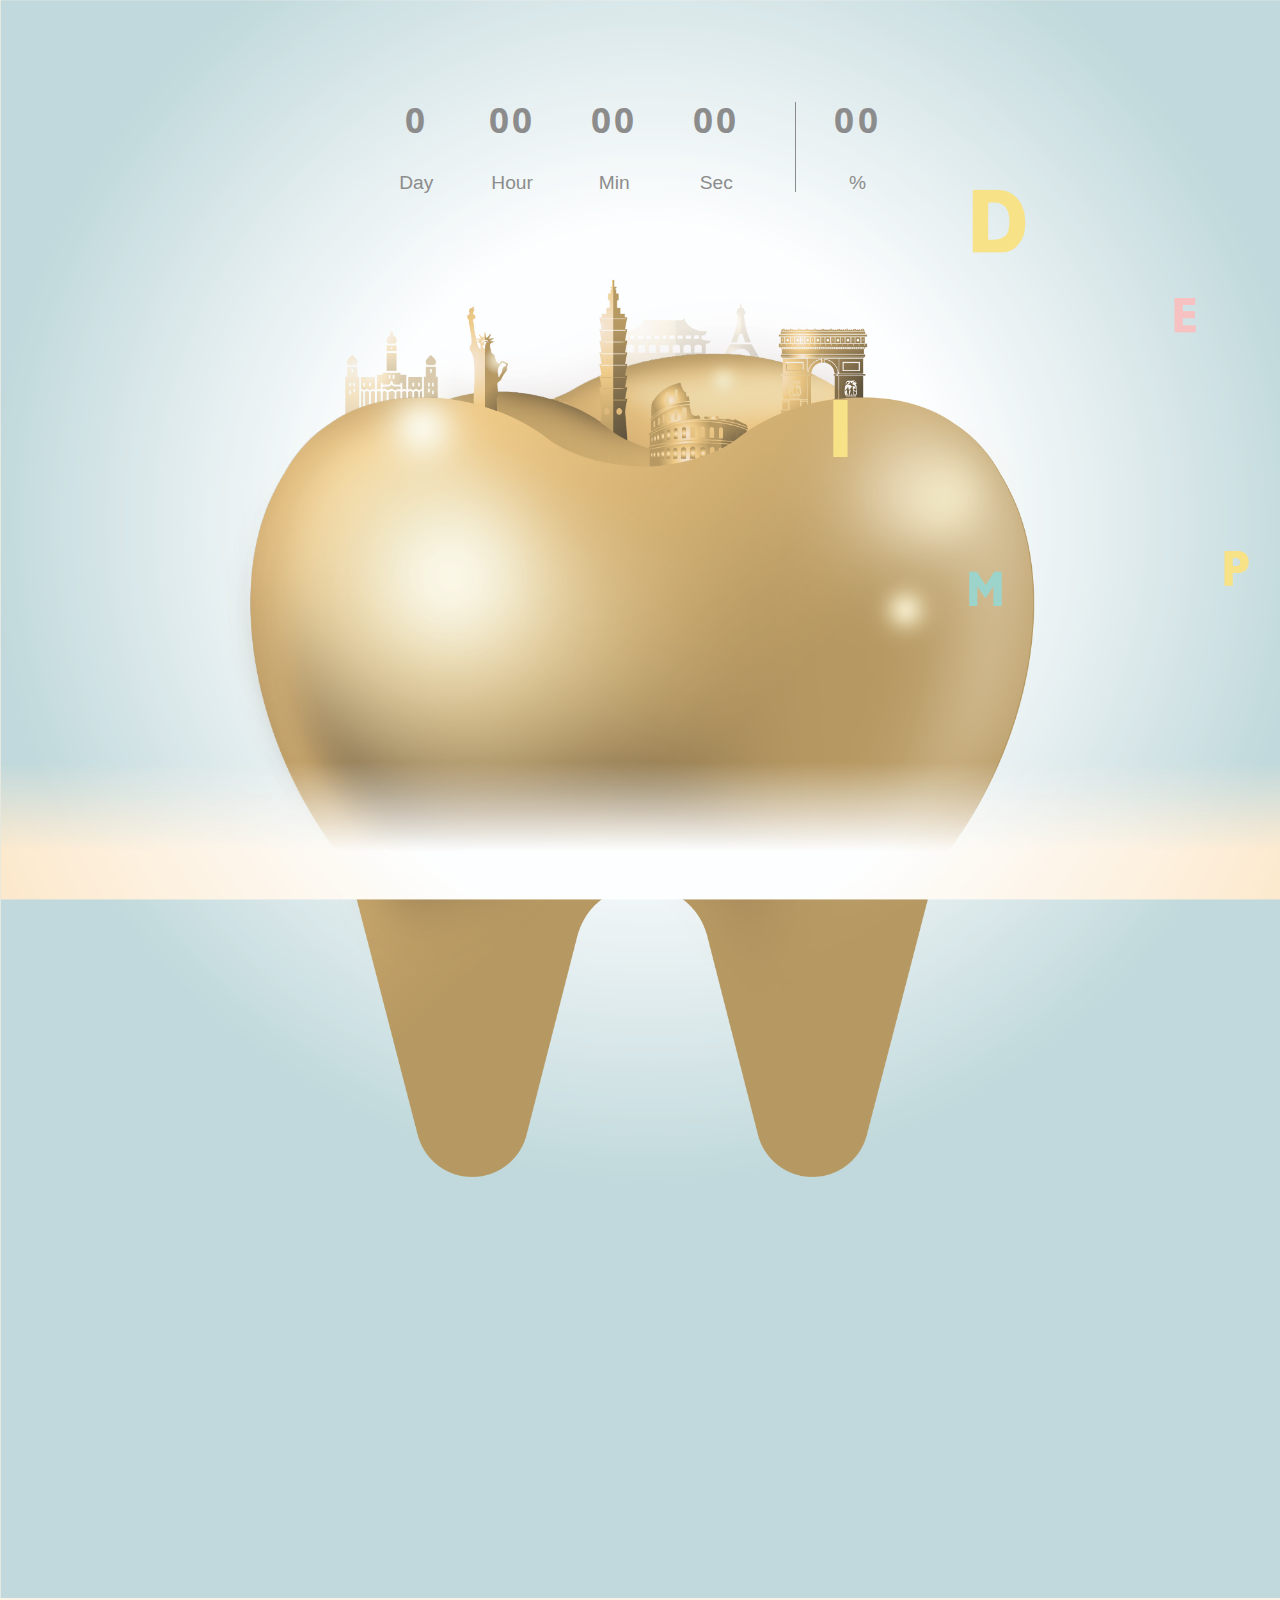
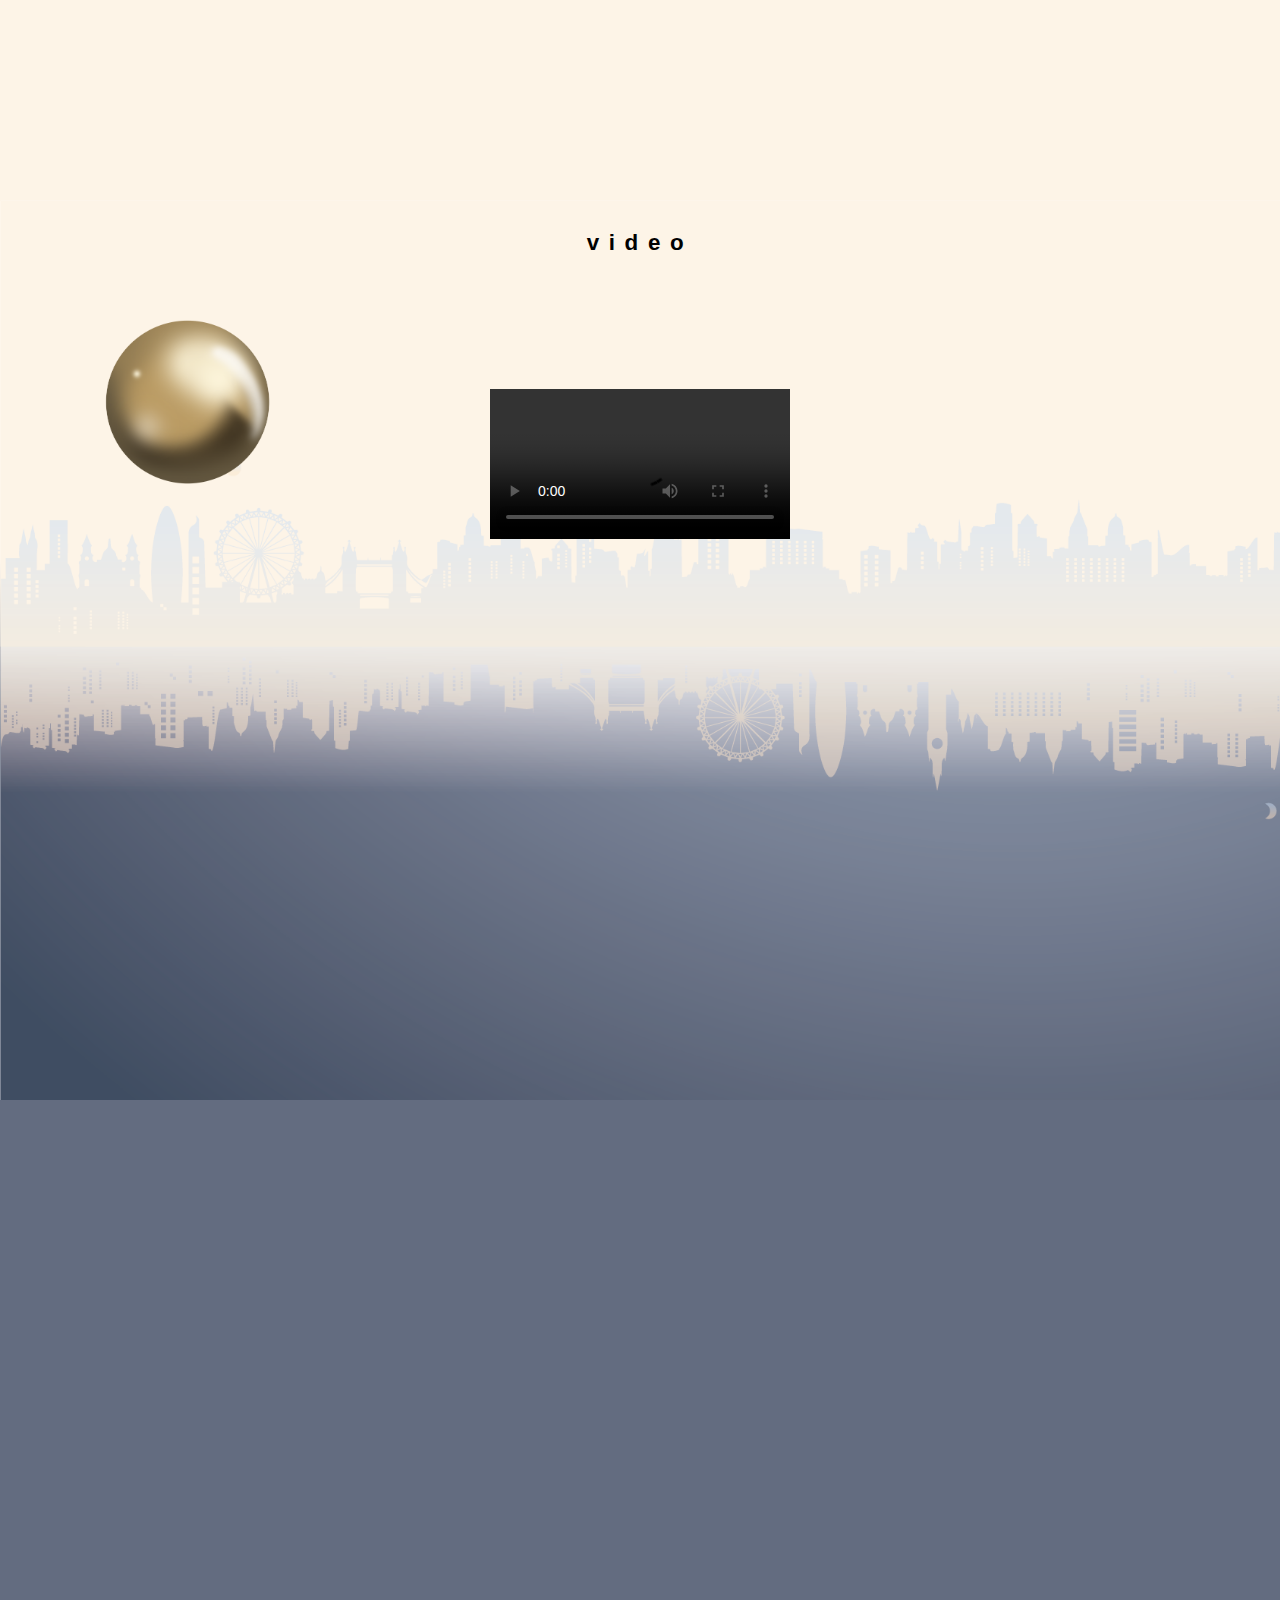
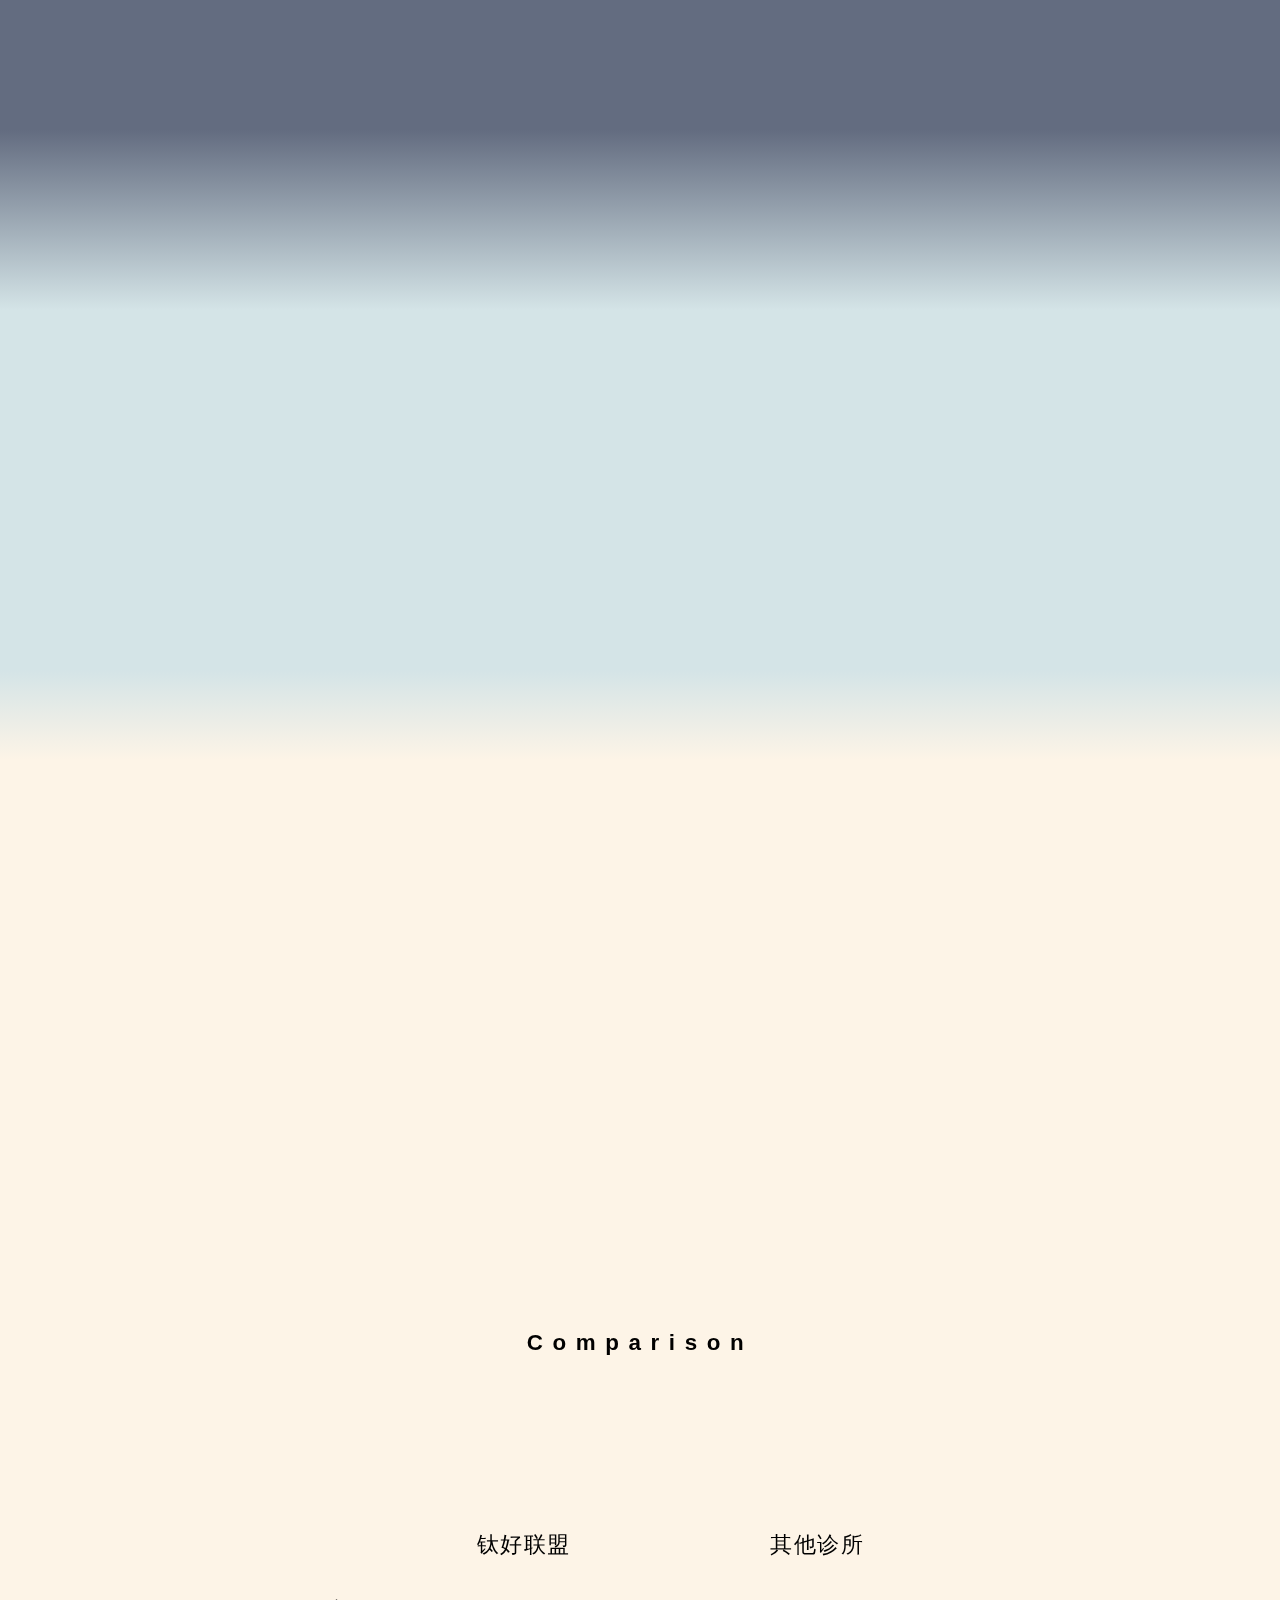
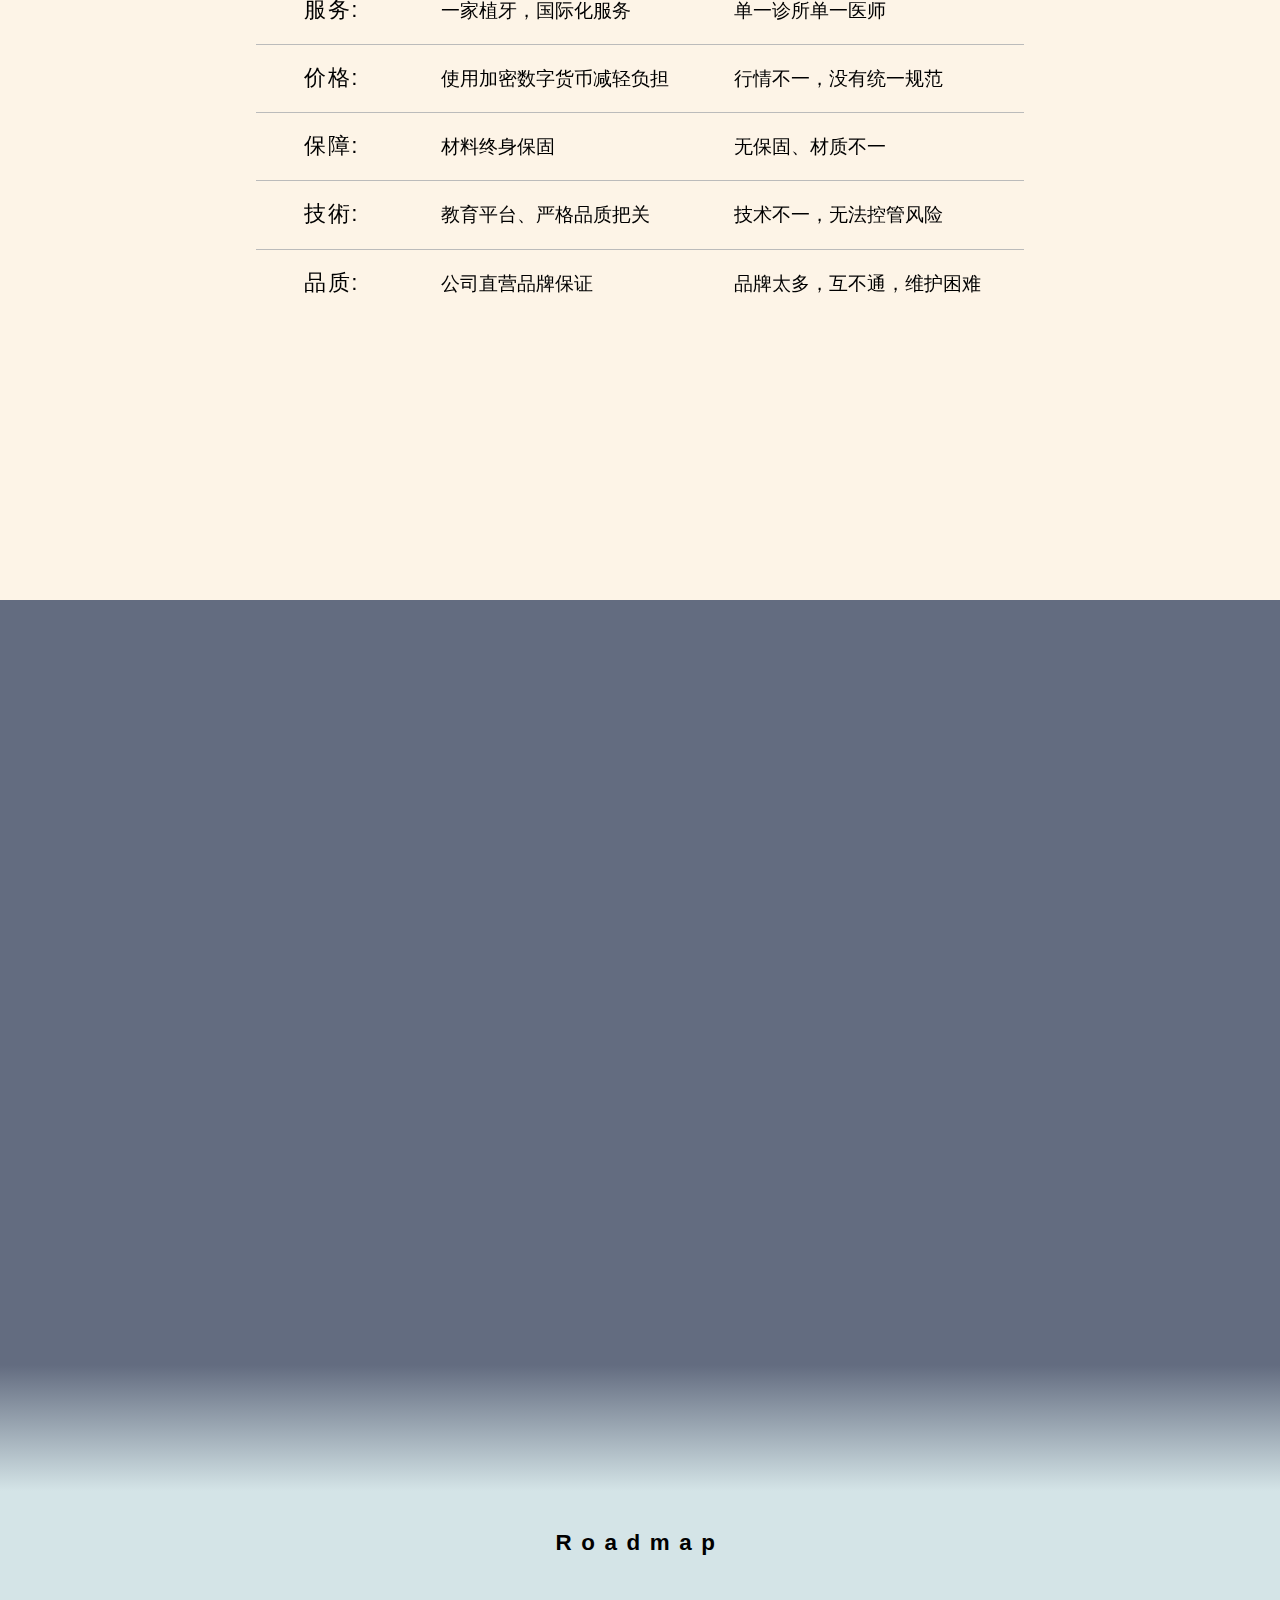
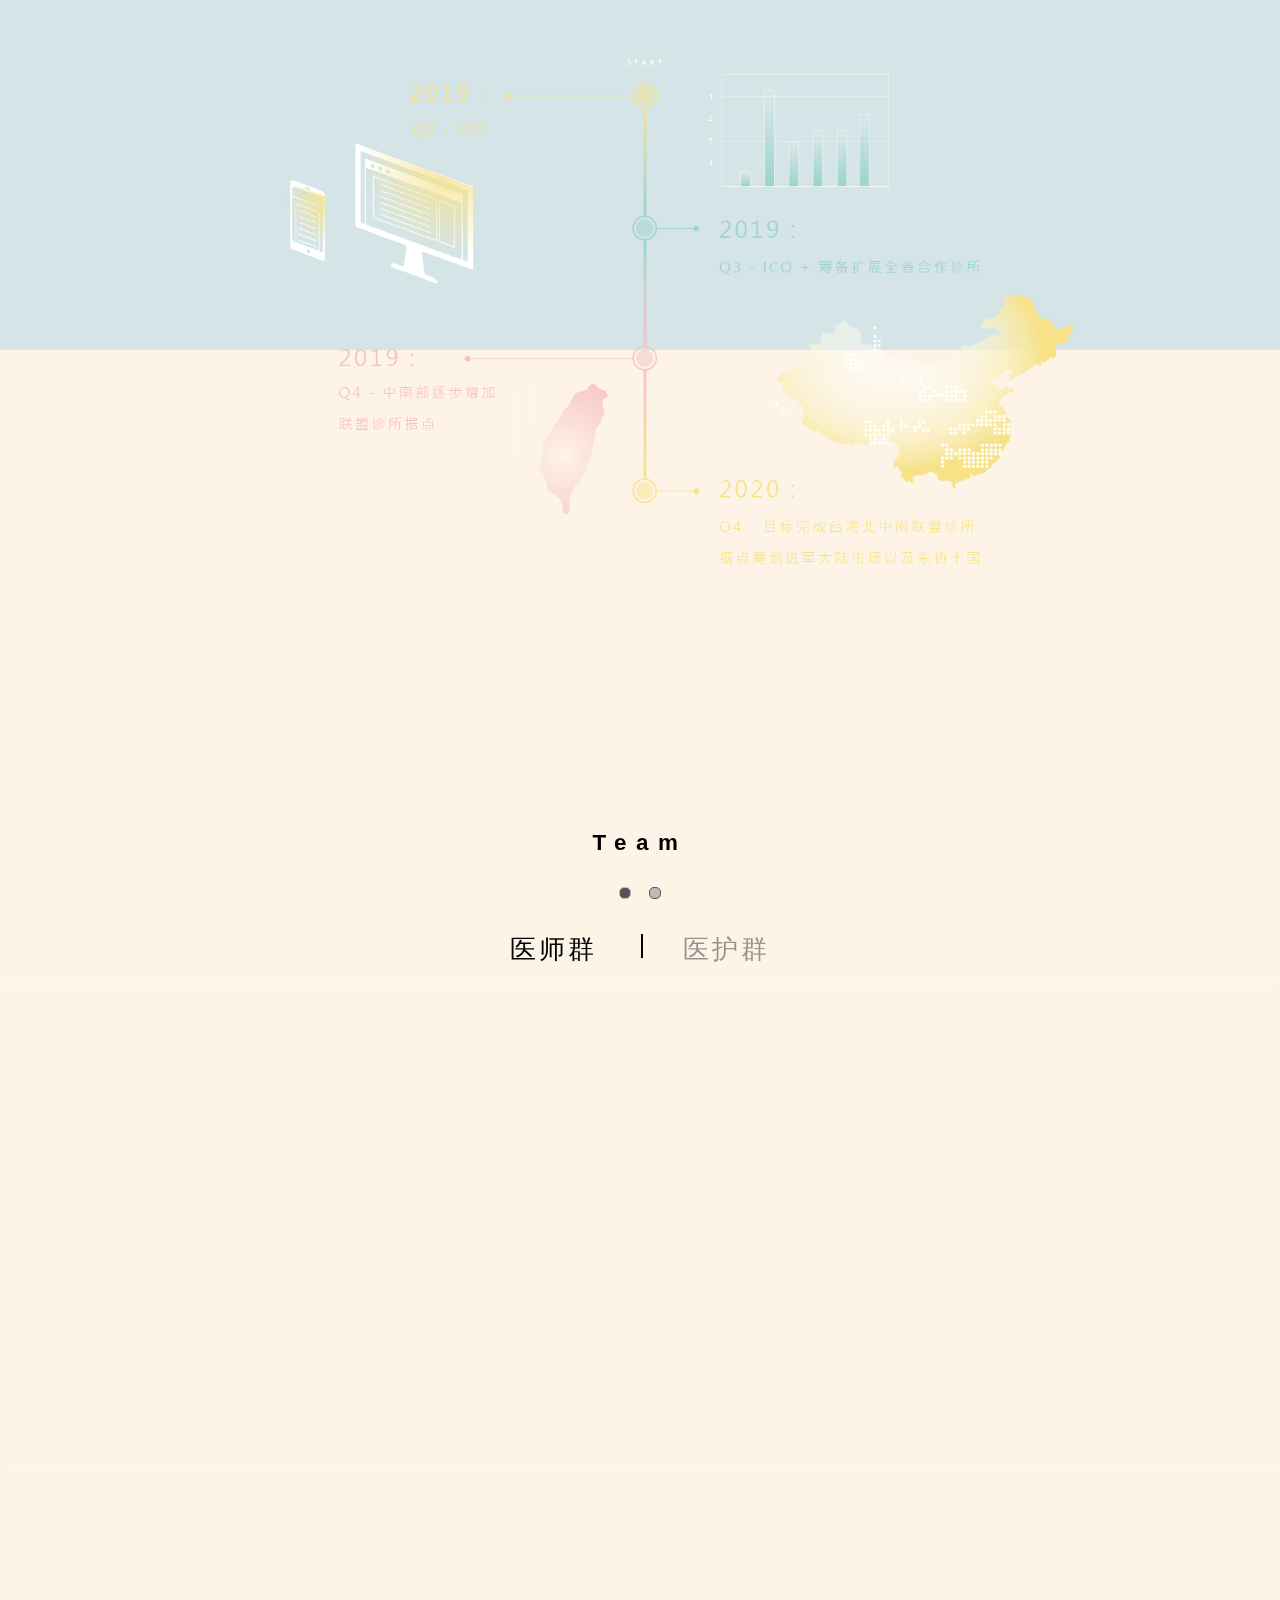
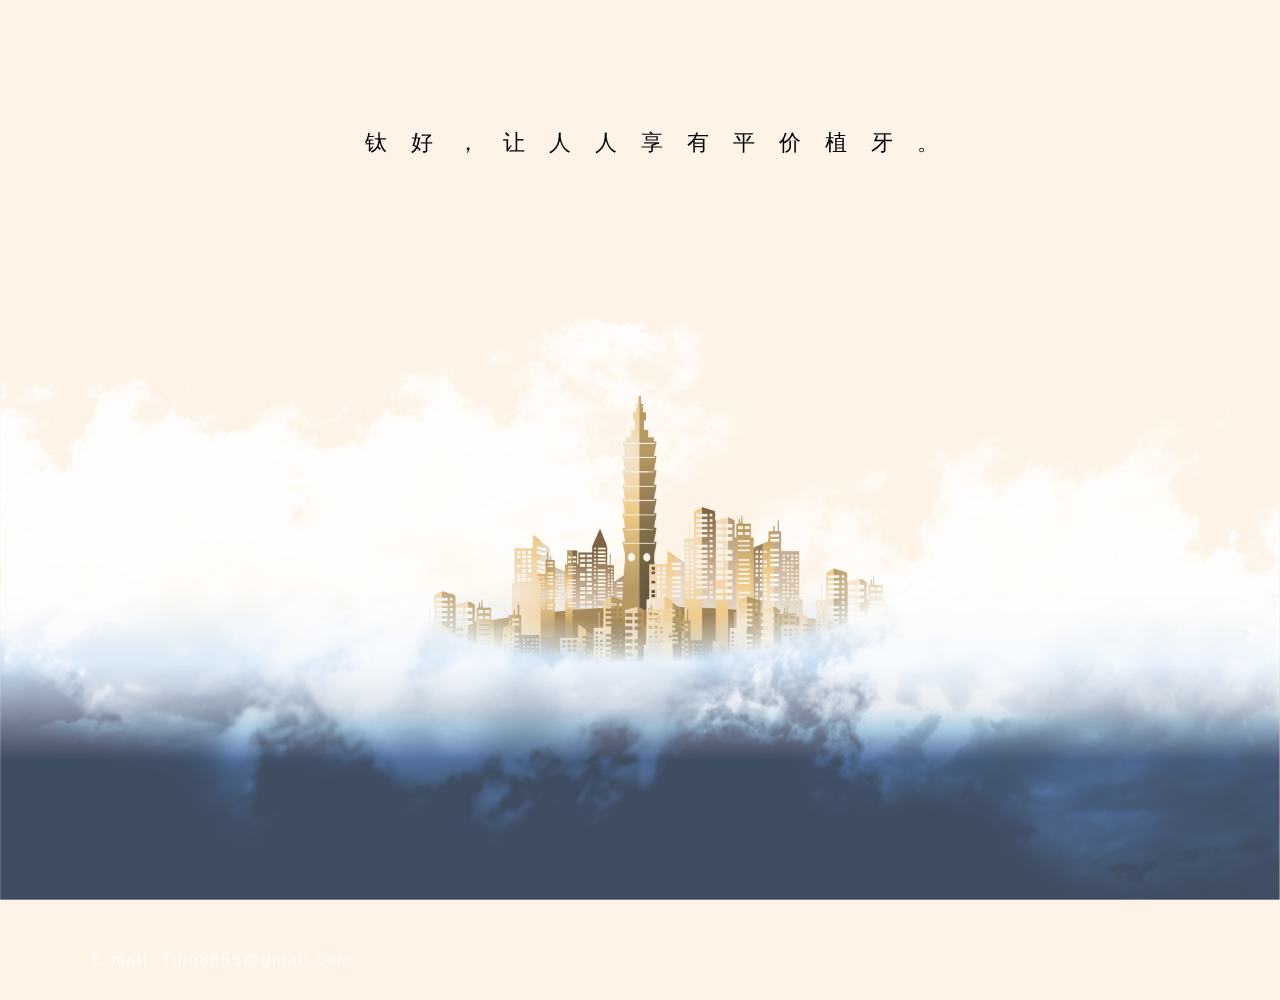
==== commit 2f80b59c: "seo logo cn test" ====
--- a/cn.html
+++ b/cn.html
@@ -1,16 +1,18 @@
 <!DOCTYPE html>
-<html lang="en">
+<html lang="zh-Hans">
 <head>
     <meta charset="UTF-8">
     <meta name="viewport" content="width=device-width, initial-scale=1.0">
     <meta http-equiv="X-UA-Compatible" content="ie=edge">
-    <title>Document</title>
+    <title>TIHO ICO</title>
 
-    <!-- <meta name=”description” content="">
-    <meta property="og:image" content="img/seo_logo.jpg">
-    <meta property="og:description" content="" />
-    <meta itemprop="image" content="img/seo_logo.jpg">
-    <meta name="twitter:card" content="img/seo_logo.jpg"> -->
+    <meta name=”description” content="钛好，让人人享有平价植牙。">
+    <meta property="og:image" content="img/seo_logo.png">
+    <meta property="og:description" content="钛好，让人人享有平价植牙。" />
+    <meta itemprop="image" content="img/seo_logo.png">
+    <meta name="twitter:card" content="img/seo_logo.png">
+
+    <link rel="shortcut icon" href="img/seo_logo.png" type="image/x-icon" />
 
     <!-- import bootstrap 4.4.1 -->
     <!-- <link rel="stylesheet" href="https://stackpath.bootstrapcdn.com/bootstrap/4.1.1/css/bootstrap.min.css" integrity="sha384-WskhaSGFgHYWDcbwN70/dfYBj47jz9qbsMId/iRN3ewGhXQFZCSftd1LZCfmhktB" crossorigin="anonymous">
@@ -19,6 +21,7 @@
     <script src="https://stackpath.bootstrapcdn.com/bootstrap/4.1.1/js/bootstrap.min.js" integrity="sha384-smHYKdLADwkXOn1EmN1qk/HfnUcbVRZyYmZ4qpPea6sjB/pTJ0euyQp0Mk8ck+5T" crossorigin="anonymous"></script> -->
     
     <link rel="stylesheet" href="stylesheet/css/stylesheet.css">
+    <link rel="stylesheet" href="stylesheet/css/stylesheetZh.css">
 </head>
 <body>
     <div class="container">
@@ -26,7 +29,10 @@
             <img src="img/TIHO_Web_Ingredient-12.png" class="non-phone-appear" alt="">
             <img src="img/TIHO_Web_Ingredient-41.png" class="white-btn h-cursor-pointer menu-btn" alt="">
             <img src="img/TIHO_Web_Ingredient-42.png" class="op0 black-btn h-cursor-pointer menu-btn" alt="">
-            <a href="#" class="join"><img src="img/TIHO_Web_Ingredient-18.png" alt=""></a> 
+            <a href="#" class="join">
+                <img src="img/TIHO_Web_Ingredient-19.png" alt="">
+                <img src="img/joinTc.png" alt="">
+            </a> 
             <!-- <img src="img/block10_X.png" class="close-btn menu" alt=""> -->
             <!-- <img src="img/TIHO_Web_Ingredient-18.png" class="op0 black-btn" alt=""> -->
             <!-- <img src="img/TIHO_Web_Ingredient-20.png" class="op0 white-btn" alt=""> -->
@@ -41,18 +47,18 @@
             </div> -->
             <div class="menu">
                 <ul id="menu">
-                    <li><a href="#a-video">Video</a></li>
-                    <li><a href="#a-about">About TIHO Token</a></li>
-                    <li><a href="#a-problem">Problem</a></li>
-                    <li><a href="#a-comparison">Comparison</a></li>
-                    <li><a href="#a-rules">Rules of Selling Token</a></li>
-                    <li><a href="#a-map">Roadmap</a></li>
-                    <li><a href="#a-team">Team</a></li>
-                    <li class="lang">Language<br />
-                    <a href="#">TC</a>
+                    <li><a href="#a-video">形象片</a></li>
+                    <li><a href="#a-about">关于TIHO</a></li>
+                    <li><a href="#a-problem">市场观点</a></li>
+                    <li><a href="#a-comparison">趋势比较</a></li>
+                    <li><a href="#a-rules">代币规则</a></li>
+                    <li><a href="#a-map">行程规划</a></li>
+                    <li><a href="#a-team">团队</a></li>
+                    <li class="lang">语言<br />
+                    <a href="./tc.html">TC</a>
                     <a href="#">CN</a>
-                    <a href="#">EN</a>
-                    <a href="#">JP</a></li>
+                    <a href="./index.html">EN</a>
+                    <a href="./jp.html">JP</a></li>
                 </ul>
             </div>
         </div>
@@ -96,11 +102,11 @@
                 <div class="video">
                     <h4 class="title">video</h4>
                     <div class="video-file appear">
-                        <!-- <video controls>
-                            <source src="https://www.youtube.com/watch?v=h36fp6JZ_cQ" type="video/mp4">
-                        </video> -->
+                        <video controls>
+                            <source src="https://tiho.io/TIHOvideo.mp4" type="video/mp4">
+                        </video>
                         <!-- <embed src="https://www.youtube.com/watch?v=h36fp6JZ_cQ" type=""> -->
-                        <iframe src="https://www.youtube.com/embed/h36fp6JZ_cQ?rel=0&amp;showinfo=0" frameborder="0" allow="autoplay; encrypted-media" allowfullscreen></iframe>
+                        <!-- <iframe src="https://www.youtube.com/embed/h36fp6JZ_cQ?rel=0&amp;showinfo=0" frameborder="0" allow="autoplay; encrypted-media" allowfullscreen></iframe> -->
                         <img src="img/TIHO_Web_Ingredient-14.png" alt="">
                         <img src="img/TIHO_Web_Ingredient-15.png" alt="">
                     </div>
@@ -117,8 +123,8 @@
                         <img src="img/TIHO_Web_Ingredient-25.png" class="about-4 h-cursor-pointer" alt="">
                     </div>
                     <div class="about-text">
-                        <h3><span>Price advantage</span></h3>
-                        <p class="content-p">The introduction of cryptocurrency allows everyone to be both consumer and investor to enjoy low-cost price for dental implant.</p>
+                        <h3><span>平价植牙</span></h3>
+                        <p class="content-p">引进加密货币，使得人人都可以是消费者，也能成为投资者，<br class="non-phone-appear" />享受高档次、低成本的植牙价格。</p>
                     </div>
                 </div>
             </div>
@@ -133,23 +139,23 @@
                             <div class="opt-dot" id="question-2"> </div>
                         </div>
                         <div class="option-text">
-                            <div class="option-1 h-cursor-pointer">Market</div>
+                            <div class="option-1 h-cursor-pointer">市场痛点</div>
                             <div class="devided-line"></div>
-                            <div class="option-2 h-cursor-pointer op4">Solution</div>
+                            <div class="option-2 h-cursor-pointer op4">解决方案</div>
                         </div>
                     </div>
                     <div class="question-content">
                         <div class="option-1 content-p show-content">
                             <ol>
-                                <li>Patients have no idea for where to find the dentists with greatest tech- nology guarantee.</li>
-                                <li>There is no warranty on dental implant, and patients usually become im- plant orphan.</li>
-                                <li>Patients don’t know how to select among the implant price and materi- als in eachclinic , and they don’t even know whether the agreed brand is used.</li>
-                                <li>Dentists often worry about the source of implant and the postoperative reaction from patients.</li>
-                                <li>Dentists are with good skills but don’t know how to play it into full.</li>
-                                <li>Prices vary in each clinic; dentists in the same trade offer high price for the service and it makes the clinics in the same trade follow the same.</li>
+                                <li>民众种植牙时不知道哪里的医生技术保障最高</li>
+                                <li>民众种植牙没有保障，常常沦为种植牙孤儿</li>
+                                <li>每间诊所种植牙价格材料不知如何选择</li>
+                                <li>医生常烦恼植体的来源及病患的术后反应</li>
+                                <li>医生技术实在但却不知如何大展长才</li>
+                                <li>诊所价格不一，同行开高价就要跟着开高价</li>
                             </ol>
                         </div>
-                        <div class="option-2 content-p show-content">Cryptocurrency is used to integrate one hundred clinics all over Taiwan; a treatment in one clinic will be able to receive the service from a hundred clinics afterwards. The market end of material and the technical end of denture factory are integrated through cryptocurren- cy to achieve fair and affordable medical expense. For those who are insufficient in budget, they can invest in the cryptocurrency in the be- ginning and wait for the value increase before they spend the crypto- currency in the clinic. Relatively speaking, it hugely saved the medical expense! It is a medical currency supports by physical entities to push the currency value high. A cryptocurrency that can be circulated in physical entities will sweep the whole currency circle; it not only maintains value, increases value but also is worthy possessing !</div>
+                        <div class="option-2 content-p show-content">用加密数字货币整合全省一百家诊所，一家看诊百家服务。通过加密数字货币整合材料市场端、假牙工厂技术端来达到价格平价、人人消费得起的疗程费用。预算不够者，可以透过前期投资加密数字货币，等到后期币值上涨，再到诊所用币消费，相对来说大大的节省了疗程费用!一个有实体支撑的医疗币，将币价实实在在的推高，能在实体流通的加密数字货币，将会席卷整个币圈，不但保值、还能增值、值得拥有!</div>
                     </div>
                 </div>
             </div>
@@ -165,9 +171,9 @@
                             <div class="opt-dot" id="compare-2"> </div>
                         </div>
                         <div class="option-text">
-                            <div class="option-1 h-cursor-pointer">Titanium Dental Association</div>
+                            <div class="option-1 h-cursor-pointer">钛好联盟</div>
                             <div class="devided-line"></div>
-                            <div class="option-2 h-cursor-pointer op4">Other Clinics</div>
+                            <div class="option-2 h-cursor-pointer op4">其他诊所</div>
                         </div>
                     </div>
                 </div>
@@ -176,35 +182,35 @@
                         <thead class="non-phone-appear">
                             <tr>
                                 <th></th>
-                                <th>Titanium Dental Association</th>
-                                <th>Other Clinics</th>
+                                <th>钛好联盟</th>
+                                <th>其他诊所</th>
                             </tr>
                         </thead>
                         <tbody>
                             <tr>
-                                <th>Service:</th>
-                                <td class="option-1 show-content">one clinic allows you to enjoy international service.</td>
-                                <td class="option-2 show-content">Independent clinic and the service is limited in a single dentist at a single clinic.</td>
+                                <th>服务:</th>
+                                <td class="option-1 show-content">一家植牙，国际化服务</td>
+                                <td class="option-2 show-content">单一诊所单一医师</td>
                             </tr>
                             <tr>
-                                <th>Price:</th>
-                                <td class="option-1 show-content">Use cryptocurrency to reduce the burden when the value is increased.</td>
-                                <td class="option-2 show-content">Different price range and it depends on the clinic and the dentist without any regulations.</td>
+                                <th>价格:</th>
+                                <td class="option-1 show-content">使用加密数字货币减轻负担</td>
+                                <td class="option-2 show-content">行情不一，没有统一规范</td>
                             </tr>
                             <tr>
-                                <th>Guarantee:</th>
-                                <td class="option-1 show-content">Material- lifelong warranty.</td>
-                                <td class="option-2 show-content">the implant are inconsistent.</td>
+                                <th>保障:</th>
+                                <td class="option-1 show-content">材料终身保固</td>
+                                <td class="option-2 show-content">无保固、材质不一</td>
                             </tr>
                             <tr>
-                                <th>Technology:</th>
-                                <td class="option-1 show-content">TiUse cryptocurrency to reduce the burden when the value is increased.</td>
-                                <td class="option-2 show-content">Inconsistent technology, difficult to control risk.</td>
+                                <th>技術:</th>
+                                <td class="option-1 show-content">教育平台、严格品质把关</td>
+                                <td class="option-2 show-content">技术不一，无法控管风险</td>
                             </tr>
                             <tr>
-                                <th>Quality:</th>
-                                <td class="option-1 show-content">Use cryptocurrency to reduce the burden when the value is increased.</td>
-                                <td class="option-2 show-content">Use cryptocurrency to reduce the burden when the value is increased.</td>
+                                <th>品质:</th>
+                                <td class="option-1 show-content">公司直营品牌保证</td>
+                                <td class="option-2 show-content">品牌太多，互不通，维护困难</td>
                             </tr>
                         </tbody>
                     </table>
@@ -225,61 +231,58 @@
                             <div class="opt-dot" id="rules-2"> </div>
                         </div>
                         <div class="option-text">
-                            <div class="option-1 h-cursor-pointer">Release program</div>
+                            <div class="option-1 h-cursor-pointer">发行计划</div>
                             <div class="devided-line"></div>
-                            <div class="option-2 h-cursor-pointer op4">The use of capital</div>
+                            <div class="option-2 h-cursor-pointer op4">资金用途</div>
                         </div>
                     </div>
                     <div class="d-row d-sm-col-reverse">
                         <div class="pie-chart f-40 f-sm-100">
                             <img src="img/TIHO_Web_Ingredient-56.png" class="option-1 show-content" alt="">
-                            <!-- <img src="img/TIHO_Web_Ingredient-31.png" alt="">
-                            <img src="img/TIHO_Web_Ingredient-32.png" alt=""> -->
                             <img src="img/TIHO_Web_Ingredient-57.png" class="option-2 show-content" alt="">
                         </div>
                         <div class="rules f-60 f-sm-100">
                             <div class="rules-content">
                                 <div class="option-1 content-p show-content">
                                     <div>
-                                            Item name : TIHO2 <br />
-                                            Total release volume of TIHO2: It is planned to release 0.2 billion tokens in total without additional release in the future. Receiving currency: ETH. TIHO2 is a block chain dig- ital asset of desinicization released based on ERC 20 block chain Ethereum technology. Public offering: 1:0.33USDT. TIHO2 release regulation is shown as the table below.
+                                            接收币种:USDT <br />
+                                            公募:1:0.33USDT <br />
+                                            钛好币发行总量:2亿枚，永不增发。<br />
+                                            钛好币是基于ERC20标准的区块链乙太坊技术发行的去中化区块链数位资产。
                                     </div>
                                     <div class="d-row">
                                         <ul class="f-50">
-                                            <li>30% Operation plan</li>
-                                            <li>20% Public</li>
-                                            <li>15% Pre-sales</li>
-                                            <li>10% Team incentives</li>
-                                            <li class="phone-appear">10% Investment consultant</li>
-                                            <li class="phone-appear">10% Private fund</li>
-                                            <li class="phone-appear">5% Community development</li>
+                                            <li>30% 营运计划</li>
+                                            <li>20% 公开销售</li>
+                                            <li>15% 预先贩售</li>
+                                            <li>10% 团队奖励</li>
                                         </ul>
-                                        <ul class="f-50 non-phone-appear">
-                                            <li>10% Investment consultant</li>
-                                            <li>10% Private fund</li>
-                                            <li>5% Community development</li>
+                                        <ul class="f-50">
+                                            <li>10% 投资顾问</li>
+                                            <li>10% 私募</li>
+                                            <li>5% 小区发展</li>
                                         </ul>
                                     </div>
-                                    <p class="pub-sale h-cursor-pointer"><img src="img/TIHO_Web_Ingredient-58.png" alt="">public sale</p>
+                                    <p class="pub-sale h-cursor-pointer"><img src="img/TIHO_Web_Ingredient-58.png" alt="">认购优惠</p>
                                     <div class="pub-sale-card">
                                         <div class="pub-sale-card-inner">
                                             <img src="img/block10_X.png" class="h-cursor-pointer pub-close" alt="">
-                                            <h5>ICO Public Sale</h5>
-                                            <p>1~5000 10%, 5001~9999 15%, 10000 20%</p>
+                                            <h5>ICO 公开贩售</h5>
+                                            <p>1至5000枚加赠10%、5001至9999枚加赠15%、10000枚以上加赠20%</p>
                                         </div>
                                     </div>
                                 </div>
                                 <div class="option-2 content-p show-content">
                                     <div>
-                                            The main use of the capital by TIHO2 team includes techni- cal R&D on software and hardware , business expansion , and daily operation. The use principle of TIHO2 asset is arrangement in a whole , comprehensive management , careful evaluation , and aligning expenses with revenues. The details are shown as below :
+                                            钛好币团队对资产的使用主要包括软硬件技术研发、商业拓展、日常营运等。钛好币资产的使用原则是:统筹安排、综合管理、精打细算、量入为出:
                                     </div>
                                     <div class="d-row">
                                         <ul class="">
-                                            <li>50% Implementation of development plan</li>
-                                            <li>25% Operating expense</li>
-                                            <li>10% System and team</li>
-                                            <li>10% Reserve funds</li>
-                                            <li>5% Personnel and administration fee</li>
+                                            <li>50% 实施发展计画</li>
+                                            <li>25% 营运费用</li>
+                                            <li>10% 系统与团队</li>
+                                            <li>10% 储备金</li>
+                                            <li>5% 人事行政费用</li>
                                         </ul>
                                     </div>
                                 </div>
@@ -295,8 +298,8 @@
             <div class="map-block-bgi">
                 <h4 class="title">Roadmap</h4>
                 <div class="map-bgi">
-                    <img src="img/road-en.png" class="non-phone-appear" alt="">
-                    <img src="img/road-en-phone.png" class="phone-appear" alt="">
+                    <img src="img/road-cn.png" class="non-phone-appear" alt="">
+                    <img src="img/road-cn-phone.png" class="phone-appear" alt="">
                 </div>
             </div>
         </div>
@@ -310,9 +313,9 @@
                             <div class="opt-dot" id="team-2"> </div>
                         </div>
                         <div class="option-text">
-                            <div class="option-1 h-cursor-pointer">Physician Group</div>
+                            <div class="option-1 h-cursor-pointer">医师群</div>
                             <div class="devided-line"></div>
-                            <div class="option-2 h-cursor-pointer op4">Nursing group</div>
+                            <div class="option-2 h-cursor-pointer op4">医护群</div>
                         </div>
                     </div>
                     <div class="team-content">
@@ -320,226 +323,191 @@
                         <div class="option-1 content-p show-content">
                             <div class="thum">
                                 <img src="img/TIHO_Web_Ingredient_人像-01.png" alt="">
-                                <p class="op0">Dr.Chu,Chi-Weng</p>
+                                <p class="op0">区启雯 医师</p>
                             </div>
                             <div class="thum">
                                 <img src="img/TIHO_Web_Ingredient_人像-02.png" alt="">
-                                <p class="op0">Dr.Chang,Min-Huang</p>
+                                <p class="op0">张明煌 医师</p>
                             </div>
                             <div class="thum">
                                 <img src="img/TIHO_Web_Ingredient_人像-03.png" alt="">
-                                <p class="op0">Dr.Chang,Min-Yi</p>
+                                <p class="op0">张明义 医师</p>
                             </div>
                             <div class="thum">
                                 <img src="img/TIHO_Web_Ingredient_人像-04.png" alt="">
-                                <p class="op0">Dr.hen,Ling-Juan</p>
+                                <p class="op0">陈聆娟 医师</p>
                             </div>
                             <div class="thum">
                                 <img src="img/TIHO_Web_Ingredient_人像-05.png" alt="">
-                                <p class="op0">Dr.Chen,Yu-Hua</p>
+                                <p class="op0">陈毓华 医师</p>
                             </div>
                             <div class="thum">
                                 <img src="img/TIHO_Web_Ingredient_人像-06.png" alt="">
-                                <p class="op0">Dr.Huang,Guang-Chun</p>
+                                <p class="op0">黄冠群 医师</p>
                             </div>
                             <div class="thum">
                                 <img src="img/TIHO_Web_Ingredient_人像-07.png" alt="">
-                                <p class="op0">Dr.Wen,Shun-Yong</p>
+                                <p class="op0">温旭曜 医师</p>
                             </div>
                             <div class="thum">
                                 <img src="img/TIHO_Web_Ingredient_人像-08.png" alt="">
-                                <p class="op0">Dr.Dong,Guang-Lin</p>
+                                <p class="op0">董冠麟 医师</p>
                             </div>
                             <div class="thum">
                                 <img src="img/TIHO_Web_Ingredient_人像-09.png" alt="">
-                                <p class="op0">Dr.Wu,Zheng-Yo</p>
+                                <p class="op0">伍祯佑 医师</p>
                             </div>
                             <div class="thum">
                                 <img src="img/TIHO_Web_Ingredient_人像-10.png" alt="">
-                                <p class="op0">Dr.Chu,Syou-Chang</p>
+                                <p class="op0">曲寿长 医师</p>
                             </div>
                             <div class="thum">
                                 <img src="img/TIHO_Web_Ingredient_人像-11.png" alt="">
-                                <p class="op0">Dr.Wu,Jun-Jie</p>
+                                <p class="op0">吳俊杰 医师</p>
                             </div>
                             <div class="thum">
                                 <img src="img/TIHO_Web_Ingredient_人像-12.png" alt="">
-                                <p class="op0">Dr.Wu,Chin-Feng</p>
+                                <p class="op0">吳清芬 医师</p>
                             </div>
                             <div class="thum">
                                 <img src="img/TIHO_Web_Ingredient_人像-13.png" alt="">
-                                <p class="op0">Dr.Li,Jyun-Yeng</p>
+                                <p class="op0">李俊谚 医师</p>
                             </div>
                             <div class="thum">
                                 <img src="img/TIHO_Web_Ingredient_人像-14.png" alt="">
-                                <p class="op0">Dr.Lin,Jun-Hong</p>
+                                <p class="op0">林均鴻 医师</p>
                             </div>
                             <div class="thum">
                                 <img src="img/TIHO_Web_Ingredient_人像-15.png" alt="">
-                                <p class="op0">Dr.Chiu,Mou-Ting</p>
+                                <p class="op0">邱茂庭 医师</p>
                             </div>
                             <div class="thum">
                                 <img src="img/TIHO_Web_Ingredient_人像-16.png" alt="">
-                                <p class="op0">Dr.Gen,Chu-En</p>
+                                <p class="op0">耿主恩 医师</p>
                             </div>
                             <div class="thum">
                                 <img src="img/TIHO_Web_Ingredient_人像-17.png" alt="">
-                                <p class="op0">Dr.Zhang,Chi-Hong</p>
+                                <p class="op0">詹啓宏 医师</p>
                             </div>
                             <div class="thum">
                                 <img src="img/TIHO_Web_Ingredient_人像-18.png" alt="">
-                                <p class="op0">Dr.iu,Zhong-Hau</p>
+                                <p class="op0">刘宗豪 医师</p>
                             </div>
                             <div class="thum">
                                 <img src="img/TIHO_Web_Ingredient_人像-19.png" alt="">
-                                <p class="op0">Dr.Tsai,Wang-Lin</p>
+                                <p class="op0">蔡宛霖 医师</p>
                             </div>
                             <div class="thum">
                                 <img src="img/TIHO_Web_Ingredient_人像-20.png" alt="">
-                                <p class="op0">Dr.Chiang,Zhong-Ying</p>
+                                <p class="op0">蒋卓颖 医师</p>
                             </div>
                             <div class="empty-height"></div>
                         </div>
                         <div class="option-2 content-p op0 show-content">
                             <div class="thum">
                                 <img src="img/TIHO_Web_Ingredient_人像-21.png" alt="">
-                                <!-- <p class="op0">d</p> -->
                             </div>
                             <div class="thum">
                                 <img src="img/TIHO_Web_Ingredient_人像-22.png" alt="">
-                                <!-- <p class="op0">d</p> -->
                             </div>
                             <div class="thum">
                                 <img src="img/TIHO_Web_Ingredient_人像-23.png" alt="">
-                                <!-- <p class="op0">d</p> -->
                             </div>
                             <div class="thum">
                                 <img src="img/TIHO_Web_Ingredient_人像-24.png" alt="">
-                                <!-- <p class="op0">d</p> -->
                             </div>
                             <div class="thum">
                                 <img src="img/TIHO_Web_Ingredient_人像-25.png" alt="">
-                                <!-- <p class="op0">d</p> -->
                             </div>
                             <div class="thum">
                                 <img src="img/TIHO_Web_Ingredient_人像-26.png" alt="">
-                                <!-- <p class="op0">d</p> -->
                             </div>
                             <div class="thum">
                                 <img src="img/TIHO_Web_Ingredient_人像-27.png" alt="">
-                                <!-- <p class="op0">d</p> -->
                             </div>
                             <div class="thum">
                                 <img src="img/TIHO_Web_Ingredient_人像-28.png" alt="">
-                                <!-- <p class="op0">d</p> -->
                             </div>
                             <div class="thum">
                                 <img src="img/TIHO_Web_Ingredient_人像-29.png" alt="">
-                                <!-- <p class="op0">d</p> -->
                             </div>
                             <div class="thum">
                                 <img src="img/TIHO_Web_Ingredient_人像-30.png" alt="">
-                                <!-- <p class="op0">d</p> -->
                             </div>
                             <div class="thum">
                                 <img src="img/TIHO_Web_Ingredient_人像-31.png" alt="">
-                                <!-- <p class="op0">d</p> -->
                             </div>
                             <div class="thum">
                                 <img src="img/TIHO_Web_Ingredient_人像-32.png" alt="">
-                                <!-- <p class="op0">d</p> -->
                             </div>
                             <div class="thum">
                                 <img src="img/TIHO_Web_Ingredient_人像-33.png" alt="">
-                                <!-- <p class="op0">d</p> -->
                             </div>
                             <div class="thum">
                                 <img src="img/TIHO_Web_Ingredient_人像-34.png" alt="">
-                                <!-- <p class="op0">d</p> -->
                             </div>
                             <div class="thum">
                                 <img src="img/TIHO_Web_Ingredient_人像-35.png" alt="">
-                                <!-- <p class="op0">d</p> -->
                             </div>
                             <div class="thum">
                                 <img src="img/TIHO_Web_Ingredient_人像-36.png" alt="">
-                                <!-- <p class="op0">d</p> -->
                             </div>
                             <div class="thum">
                                 <img src="img/TIHO_Web_Ingredient_人像-37.png" alt="">
-                                <!-- <p class="op0">d</p> -->
                             </div>
                             <div class="thum">
                                 <img src="img/TIHO_Web_Ingredient_人像-38.png" alt="">
-                                <!-- <p class="op0">d</p> -->
                             </div>
                             <div class="thum">
                                 <img src="img/TIHO_Web_Ingredient_人像-39.png" alt="">
-                                <!-- <p class="op0">d</p> -->
                             </div>
                             <div class="thum">
                                 <img src="img/TIHO_Web_Ingredient_人像-40.png" alt="">
-                                <!-- <p class="op0">d</p> -->
                             </div>
                             <div class="thum">
                                 <img src="img/TIHO_Web_Ingredient_人像-41.png" alt="">
-                                <!-- <p class="op0">d</p> -->
                             </div>
                             <div class="thum">
                                 <img src="img/TIHO_Web_Ingredient_人像-42.png" alt="">
-                                <!-- <p class="op0">d</p> -->
                             </div>
                             <div class="thum">
                                 <img src="img/TIHO_Web_Ingredient_人像-43.png" alt="">
-                                <!-- <p class="op0">d</p> -->
                             </div>
                             <div class="thum">
                                 <img src="img/TIHO_Web_Ingredient_人像-44.png" alt="">
-                                <!-- <p class="op0">d</p> -->
                             </div>
                             <div class="thum">
                                 <img src="img/TIHO_Web_Ingredient_人像-45.png" alt="">
-                                <!-- <p class="op0">d</p> -->
                             </div>
                             <div class="thum">
                                 <img src="img/TIHO_Web_Ingredient_人像-46.png" alt="">
-                                <!-- <p class="op0">d</p> -->
                             </div>
                             <div class="thum">
                                 <img src="img/TIHO_Web_Ingredient_人像-47.png" alt="">
-                                <!-- <p class="op0">d</p> -->
                             </div>
                             <div class="thum">
                                 <img src="img/TIHO_Web_Ingredient_人像-48.png" alt="">
-                                <!-- <p class="op0">d</p> -->
                             </div>
                             <div class="thum">
                                 <img src="img/TIHO_Web_Ingredient_人像-49.png" alt="">
-                                <!-- <p class="op0">d</p> -->
                             </div>
                             <div class="thum">
                                 <img src="img/TIHO_Web_Ingredient_人像-50.png" alt="">
-                                <!-- <p class="op0">d</p> -->
                             </div>
                             <div class="thum">
                                 <img src="img/TIHO_Web_Ingredient_人像-51.png" alt="">
-                                <!-- <p class="op0">d</p> -->
                             </div>
                             <div class="thum">
                                 <img src="img/TIHO_Web_Ingredient_人像-52.png" alt="">
-                                <!-- <p class="op0">d</p> -->
                             </div>
                             <div class="thum">
                                 <img src="img/TIHO_Web_Ingredient_人像-53.png" alt="">
-                                <!-- <p class="op0">d</p> -->
                             </div>
                             <div class="thum">
                                 <img src="img/TIHO_Web_Ingredient_人像-54.png" alt="">
-                                <!-- <p class="op0">d</p> -->
                             </div>
                             <div class="thum">
                                 <img src="img/TIHO_Web_Ingredient_人像-55.png" alt="">
-                                <!-- <p class="op0">d</p> -->
                             </div>
                             <div class="empty-height"></div>
                         </div>
@@ -550,15 +518,15 @@
         </div>
         <div class="bottom-block block">
             <div class="appear">
-                <h4 class="title non-phone-appear">Ti Ho gives everyone the dental implant with fair price.</h4>
-                <h4 class="title phone-appear">Ti Ho<br />gives everyone the dental implant with fair price.</h4>
+                <h4 class="title non-phone-appear">钛好，让人人享有平价植牙。</h4>
+                <h4 class="title phone-appear">钛好，<br />让人人享有平价植牙。</h4>
                 <img src="img/TIHO_Web_Ingredient-35.png" class="non-phone-appear" alt="">
                 <img src="img/TIHO_Web_Ingredient-35-phone.png" class="phone-appear" alt="">
             </div>
             <footer>
                 <div class="d-row d-sm-col">
                     <div class="email">
-                        <p><img src="img/TIHO_Web_Ingredient-36.png" alt="">E-mail: Tiho@gmail.com</p>
+                        <p><img src="img/TIHO_Web_Ingredient-36.png" alt="">E-mail: Tiho8855@gmail.com</p>
                     </div>
                     <div class="icon">
                         <a href=""><img src="img/TIHO_Web_Ingredient-37.png" alt=""></a>
@@ -584,6 +552,7 @@
     <!-- <script src="script/jquery.localscroll-1.2.7-min.js"></script> -->
     <!-- <script src="script/jquery.scrollTo-1.4.2-min.js"></script> -->
     <script src="script/myscript.js"></script>
+    <script src="script/myscriptCn.js"></script>
     <script src="https://piiterliao.github.io/countdown/countdown.js"></script>
 </body>
 </html>--- a/stylesheet/css/stylesheet.css
+++ b/stylesheet/css/stylesheet.css
@@ -1,3 +1,3 @@
-﻿@import url("https://fonts.googleapis.com/css?family=Open+Sans+Condensed:300");.video-block-bgi,.about-block-bgi,.question-block-bgi,.compare-block-bgi,.rules-block-bgi,.map-block-bgi{content:"";position:absolute;top:0;left:0;width:100%;height:100%;background-repeat:no-repeat;background-size:cover}html,body,div,span,applet,object,iframe,h1,h2,h3,h4,h5,h6,p,blockquote,pre,a,abbr,acronym,address,big,cite,code,del,dfn,em,img,ins,kbd,q,s,samp,small,strike,strong,sub,sup,tt,var,b,u,i,center,dl,dt,dd,ol,ul,li,fieldset,form,label,legend,table,caption,tbody,tfoot,thead,tr,th,td,article,aside,canvas,details,embed,figure,figcaption,footer,header,hgroup,menu,nav,output,ruby,section,summary,time,mark,audio,video{margin:0;padding:0;border:0;font-size:100%;vertical-align:baseline}article,aside,details,figcaption,figure,footer,header,hgroup,menu,nav,section{display:block}body{line-height:1}ul{list-style:none;list-style-type:none}blockquote,q{quotes:none}blockquote:before,blockquote:after,q:before,q:after{content:'';content:none}table{border-collapse:collapse;border-spacing:0}*{font-family:'微軟正黑體', sans-serif;font-feature-settings:"liga" 0}body{background-color:#fff}a:focus{outline:none}a:visited,a:link{text-decoration:none;color:#000}.h-cursor-pointer:hover{cursor:pointer}.text-shadow{text-shadow:2px 2px 2px rgba(0,0,0,0.3)}.drop-shadow{-webkit-filter:drop-shadow(2px 2px 4px rgba(0,0,0,0.3));filter:drop-shadow(2px 2px 4px rgba(0,0,0,0.3))}.phone-appear{display:none}.op0{opacity:0}.op4{opacity:0.4}html,body{overflow-y:scroll}.container{background-color:#FDF4E7;max-width:1680px;margin:0 auto}.block-fixed{position:fixed;max-width:1680px;z-index:99}.block-fixed>img:first-child{margin:10%;width:180px}.block-fixed>img:nth-child(2),.block-fixed>img:nth-child(3),.block-fixed>img.close-btn{width:50px;position:absolute;left:92vw;margin:2%;top:20%}#menu{display:none}.menu ul{top:0;left:75vw;width:25vw;position:absolute;background-color:#fff;height:100vh;text-align:center}.menu li{padding:6vh 0 3vh}.lang{border-top:1px solid #000;margin-top:6vh;line-height:4vh}.lang a{opacity:0.4;padding:0 .5vw}.join{position:absolute;top:91vh;opacity:0;left:50vw;-webkit-transform:translateX(-50%);-ms-transform:translateX(-50%);transform:translateX(-50%)}.join img:first-child{left:50%;position:relative;-webkit-transform:translateX(-50%);-ms-transform:translateX(-50%);transform:translateX(-50%);top:-15px;-webkit-animation:float5 4s 0s infinite both;animation:float5 4s 0s infinite both}.join img:nth-child(2){-webkit-animation:lighterShowing 4s 0s infinite both;animation:lighterShowing 4s 0s infinite both}.block-fixed-right{position:absolute;right:3%}.block-fixed-right span{opacity:0;color:#8c8c8c}.page-mark{border-left:4px solid #fff;padding-left:8px;color:#fff;font-size:1.4rem;margin-bottom:1.2rem}.block-top{background-image:url(../../img/TIHO_Web_Ingredient-47.png);background-size:100%;background-repeat:no-repeat;text-align:center;height:200vh;position:relative}.time-count ul>li{display:inline-block;margin:8% 2% 2%;font-size:2.2rem;text-align:center;color:#8c8c8c}.time-count ul>li:last-child{padding-left:3%;border-left:1px solid #8c8c8c}.time-count h4{letter-spacing:.2rem;font-family:'Open Sans Condensed', sans-serif}.time-count p{font-size:1.2rem;font-weight:100}.large-img{position:relative}.large-img .floating-word{background-repeat:no-repeat;background-size:70%;background-position-x:center;height:1600px}.large-img .floating-word img{left:50%;width:100%;top:-15%}.large-img .floating-word img:nth-child(1){-webkit-animation:float1 9s 0s infinite both;animation:float1 9s 0s infinite both}.large-img .floating-word img:nth-child(2){-webkit-animation:float2 7s 0s infinite both;animation:float2 7s 0s infinite both}.large-img .floating-word img:nth-child(3){-webkit-animation:float2 8s 0s infinite both;animation:float2 8s 0s infinite both}.large-img .floating-word img:nth-child(4){-webkit-animation:float1 6s 0s infinite both;animation:float1 6s 0s infinite both}.large-img img{position:absolute}.large-img .ingredient img{left:50%;width:100%;max-width:1680px;bottom:0%;height:20%;position:fixed;-webkit-transform:translateX(-50%);-ms-transform:translateX(-50%);transform:translateX(-50%)}.dental-text{position:absolute;top:28%;right:11%;letter-spacing:1.8rem;font-size:2.2rem;font-weight:900;opacity:0}.yellow{color:#FFE888}.green{color:#9BE7D8}.red{color:#FFC5C5}.opening{width:100%;position:absolute;height:50vh;bottom:0}.opening>img{width:100%;left:0;top:0;position:absolute}.opening h2{position:fixed;top:50%;right:50%;font-size:1.8rem;border-bottom:1px solid #000;opacity:0.2}.block{text-align:center;max-width:1680px;height:100vh}.video-block{background:-webkit-gradient(linear, left top, left bottom, color-stop(40%, #FDF4E7), color-stop(60%, #636C80));background:-webkit-linear-gradient(top, #FDF4E7 40%, #636C80 60%);background:linear-gradient(180deg, #FDF4E7 40%, #636C80 60%);position:relative}.video-block-bgi{background-image:url(../../img/TIHO_Web_Ingredient-49.png)}.video-block h4.title{margin-bottom:15vh}.opening-word-div{position:fixed;top:50%;left:50%;width:80%;max-width:1344px;-webkit-transform:translateX(-47%);-ms-transform:translateX(-47%);transform:translateX(-47%)}.opening-word-div img{opacity:0;width:100%}h4.title{font-size:1.4rem;letter-spacing:.6rem;padding-top:2rem;margin-bottom:4rem}.appear{position:relative}iframe{width:65%;height:500px;pointer-events:none}.video-file img{position:absolute}.video-file img:nth-of-type(1){bottom:15%;left:2%;width:25%;-webkit-animation:float4 9s 0s infinite both;animation:float4 9s 0s infinite both}.video-file img:nth-of-type(2){top:12%;-webkit-animation:float3 7s 0s infinite both;animation:float3 7s 0s infinite both}.about-block{position:relative;background:-webkit-gradient(linear, left top, left bottom, color-stop(70%, #636C80), color-stop(90%, #D4E4E7));background:-webkit-linear-gradient(top, #636C80 70%, #D4E4E7 90%);background:linear-gradient(180deg, #636C80 70%, #D4E4E7 90%)}.about-block-bgi{opacity:0;background-image:url(../../img/TIHO_Web_Ingredient-04.png)}.about-block>img:first-child{position:absolute;left:0;top:10%;width:80%}.about-block h4{padding-top:4rem}.about{background-image:url(../../img/TIHO_Web_Ingredient-05.png);background-size:cover;width:80%;padding:4%;color:#fff;margin:0 auto}.about-img img{width:10%;padding:4% 2%}.about-text{padding:2%}.about-text h3{font-size:2.7rem;margin-bottom:2rem}.about-text span{border-bottom:3px solid #fff;padding-bottom:1.2rem}.content-p{padding-top:2rem;font-size:1.2rem}.question-block{position:relative;background:-webkit-gradient(linear, left top, left bottom, color-stop(30%, #D4E4E7), color-stop(40%, #FDF4E7));background:-webkit-linear-gradient(top, #D4E4E7 30%, #FDF4E7 40%);background:linear-gradient(180deg, #D4E4E7 30%, #FDF4E7 40%)}.question-block-bgi{opacity:0;background-image:url(../../img/TIHO_Web_Ingredient-50.png)}.question-block h4{padding-top:3rem;margin-bottom:3rem}.opt-dot{display:inline-block;height:10px;width:10px;border-radius:5px;border:1px solid #555555;background-color:#bbbbbb;margin:0 .4rem}.opt-dot:hover{cursor:pointer}.opt-dot#question-1,.opt-dot#compare-1,.opt-dot#rules-1,.opt-dot#team-1{border-color:#bbb;background-color:#555}.option-text{margin-top:2rem;margin-bottom:1rem;letter-spacing:0.2rem}.option-text>div{display:inline-block;font-size:1.6rem;padding:0 2rem}.option-text .devided-line{border-right:2px solid #000;padding:2px;height:20px}.question .option-text .option-1{margin-left:1rem}.question-content{text-align:center}.question-content>div{margin:0 auto;max-width:50%}.question-content ol{list-style:inside decimal}.question-content li{margin-bottom:.5rem}.question-content .option-2{display:none}.question-content .content-p{line-height:1.5rem;letter-spacing:1px;text-align:left}.compare-block{background:-webkit-gradient(linear, left top, left bottom, color-stop(60%, #FDF4E7), color-stop(80%, #636C80));background:-webkit-linear-gradient(top, #FDF4E7 60%, #636C80 80%);background:linear-gradient(180deg, #FDF4E7 60%, #636C80 80%)}.compare-block-bgi{background-color:#FDF4E7;position:initial}.compare-block img{width:100%;max-width:1680px;position:absolute;height:35%;left:0;top:-12%}.compare-block h4{margin-bottom:2rem;position:relative;z-index:1}.compare-block p{position:relative;z-index:1}.compare-table{width:-webkit-fit-content;width:-moz-fit-content;width:fit-content;margin:6rem auto 0rem;text-align:left}.compare-table table{width:80%;margin:0 auto}thead th{padding:12px}th{font-size:1.4rem;letter-spacing:0.1rem;font-weight:500}tbody tr{border-bottom:1px solid #bbb}tbody tr:last-child{border:none}tbody th{padding-right:48px}tbody td{font-size:1.2rem;padding:24px 0px 24px 12px}.rules-block{color:#fff;position:relative;background:-webkit-gradient(linear, left top, left bottom, color-stop(85%, #636C80), color-stop(99%, #D4E4E7));background:-webkit-linear-gradient(top, #636C80 85%, #D4E4E7 99%);background:linear-gradient(180deg, #636C80 85%, #D4E4E7 99%)}.rules-block-bgi{padding-top:2rem;background-image:url(../../img/TIHO_Web_Ingredient-10.png);opacity:0}.rules-block-bgi>img{position:absolute;-webkit-transform:translateX(-50%);-ms-transform:translateX(-50%);transform:translateX(-50%)}.rules-block-bgi>img:first-child{width:85%;left:50%;opacity:.2;top:-20%}.rules-block-bgi>img:nth-child(2){width:0%;top:-20%}.rules-block-bgi>img:nth-child(3){width:100%;top:-20%;opacity:.8;z-index:2}.rules-block h4{margin-top:5vh}.rules-block .option-text{width:98%}.rules-block .devided-line{border-color:#fff}.rules-block img.option-2{display:none}.d-row{display:-webkit-box;display:-webkit-flex;display:-ms-flexbox;display:flex;-webkit-box-orient:horizontal;-webkit-box-direction:normal;-webkit-flex-direction:row;-ms-flex-direction:row;flex-direction:row}.f-40{-webkit-box-flex:40;-webkit-flex:40;-ms-flex:40;flex:40}.f-50{-webkit-box-flex:50;-webkit-flex:50;-ms-flex:50;flex:50}.f-60{-webkit-box-flex:60;-webkit-flex:60;-ms-flex:60;flex:60}.pie-chart{text-align:left;position:relative}.pie-chart img{width:85%;padding-left:6rem;padding-top:20px}.rules .option-text .option-1{margin-left:3rem}.rules-content>div{margin:0 auto;width:70%;line-height:2.2rem;letter-spacing:1px;text-align:left;padding-top:20px;padding-bottom:20px;position:relative}.rules-content .option-1>div:first-child,.rules-content .option-2>div:first-child{border-bottom:1px solid #fff;padding-bottom:20px}.rules-content .option-2{display:none}.rules-content .content-p div:nth-child(2){padding-top:20px}.pub-sale{border:1px solid #fff;border-radius:30px;position:absolute;width:-webkit-fit-content;width:-moz-fit-content;width:fit-content;padding:2.5px 6px;top:18px;right:0}.pub-sale>img{vertical-align:middle;margin-right:8px;width:28px}.pub-sale-card{display:none;opacity:0;position:fixed;top:0;left:0;height:100%;width:100%;background-color:rgba(0,0,0,0.322)}.pub-sale-card-inner{top:50%;left:50%;-webkit-transform:translate(-50%, -50%);-ms-transform:translate(-50%, -50%);transform:translate(-50%, -50%);position:absolute;height:25vh;width:55vw;background-color:#fff;color:#000;text-align:center}.pub-sale-card-inner h5{margin-top:8vh}.pub-sale-card-inner>img{width:24px;position:absolute;top:12px;right:12px}.overflow-rules{position:absolute;width:100%;bottom:0px;height:50vh;left:0}.map-block{background:-webkit-gradient(linear, left top, left bottom, color-stop(50%, #D4E4E7), color-stop(50%, #FDF4E7));background:-webkit-linear-gradient(top, #D4E4E7 50%, #FDF4E7 50%);background:linear-gradient(180deg, #D4E4E7 50%, #FDF4E7 50%)}.map-bgi{width:85%;margin:auto;background-image:url(../../img/TIHO_Web_Ingredient-33.png);background-repeat:no-repeat;background-size:contain;background-position-x:50%;text-align:center}.map-bgi img{-webkit-transform:scale(0.85);-ms-transform:scale(0.85);transform:scale(0.85);position:relative;left:2%}.team-block h4{margin-bottom:2rem}.team-block .option-title{z-index:2;position:relative}.team-block .option-text{margin-bottom:0}.team-block .option-text .option-1{padding-left:0rem}.team-block .team-content{position:relative}.team-block .team-content .content-p{width:80%;margin:auto;height:480px;overflow-y:scroll;padding-top:5vh;margin-top:1.6rem;text-align:center}.team-block .team-content .option-2{display:none}.team-block .team-content>img{position:absolute;height:180px;width:100%;-webkit-transform:translateX(-50%);-ms-transform:translateX(-50%);transform:translateX(-50%)}.team-block .team-content>img:nth-of-type(1){top:-10vh;z-index:1}.team-block .team-content>img:nth-of-type(2){bottom:-5vh}.team-block .thum{width:12%;margin:12px;display:-webkit-inline-box;display:-webkit-inline-flex;display:-ms-inline-flexbox;display:inline-flex;-webkit-box-orient:vertical;-webkit-box-direction:normal;-webkit-flex-direction:column;-ms-flex-direction:column;flex-direction:column}.team-block .thum img{width:100%;-webkit-filter:sepia(40%);filter:sepia(40%)}.team-block .thum p{font-size:14px}.team-block .empty-height{height:100px}.bottom-block{position:relative}.bottom-block>div h4{letter-spacing:1px;width:70%;margin:0 auto;position:relative}.bottom-block>div>img{width:100%;margin-top:-7%}footer{position:absolute;bottom:2rem;color:#fff;width:100%}footer>div{-webkit-box-pack:justify;-webkit-justify-content:space-between;-ms-flex-pack:justify;justify-content:space-between;margin:0 4%}.email{letter-spacing:2px;margin:auto 0}.email img{vertical-align:middle;width:30px;padding:0 20px}.icon img{width:48px;margin-left:20px}@media (min-width: 1680px){.block-fixed img:nth-child(2),.block-fixed img:nth-child(3){left:1580px}.block-top{background-size:1680px}iframe{height:600px}.question-block{background-position-y:105%}.rules-block{padding-bottom:16rem}.rules-block>img:nth-child(2){top:-37%;height:40%}.team-block .team-content .content-p{width:75%}}@media (max-width: 1280px){iframe{height:480px}.rules-block>img:nth-child(2){top:-55%}.map-bgi img{-webkit-transform:scale(0.75);-ms-transform:scale(0.75);transform:scale(0.75);position:relative;left:-2%;bottom:45px}}@media (max-width: 1024px){.rules-block>img:nth-child(2){top:-39%}}@media (max-width: 768px){.phone-appear{display:initial}.non-phone-appear{display:none}.block-fixed>img:nth-child(2),.block-fixed img:nth-child(3){left:86vw;width:30px;margin-top:20px}.menu ul{width:80vw;left:20vw}.menu li{padding-top:5vh}.lang{margin-top:3vh}.join{top:92vh}.join img:first-child{width:14px}.join img:nth-child(2){width:255px}.block-top{background-image:url(../../img/TIHO_Web_Ingredient-52.png);background-size:120%;background-position-x:center}.block-top>img{margin-top:5rem;width:25%}.dental-text{top:15%;right:5%;letter-spacing:0.2rem;font-size:1.2rem;font-weight:500}.large-img .floating-word{height:1200px}.large-img .floating-word img{top:2%}.time-count ul>li{font-size:2rem;margin:18% 3% 2%}.time-count ul>li:last-child{padding-left:6%}.time-count p{font-size:0.8rem}.video-opening{height:120px}.video-opening img{top:-100%}.video{padding-bottom:360px;background-size:cover}h4.title{font-size:1rem;font-weight:400;letter-spacing:3px;padding-top:32px;margin-bottom:20px}.video-block h4.title{margin-bottom:20px}iframe{height:175px;width:85%;position:relative;top:120px}.video-file img:nth-of-type(1){bottom:-155%;width:55%;left:10%}.video-file img:nth-of-type(2){left:80%;width:15%}.about{width:72%}.about-img{width:70%;margin:auto}.about-img img{width:40%}.about-text{padding:8px}.about-text h3{font-size:17px;font-weight:400;margin-bottom:28px}.about-text p{letter-spacing:0;line-height:0.9rem;font-size:12px}.content-p{font-size:14px;letter-spacing:1px;text-align:left;line-height:1.1rem;padding-top:1vh}.option-text{margin-top:.9rem;margin-bottom:.9rem}.option-text>div{font-size:16px;letter-spacing:0px;padding:0 12px}.option-text .devided-line{height:8px}.question-block-bgi{background-image:url(../../img/TIHO_Web_Ingredient-54-3.png)}.question-content>div{max-width:80%}.question-content .content-p{line-height:1.1rem}.question-content .content-p.option-1{margin-right:12px}.question-content ol{list-style-position:outside}.question-content li{margin-bottom:.5vh;line-height:.9rem}.question-content .option-2{height:50vh;overflow-y:scroll}.compare-block{z-index:1}.compare-block .phone-appear{position:relative;z-index:1}.compare-block .option-text{letter-spacing:1px;text-align:left}.compare-block .option-text>div{font-size:13px}.compare-block .option-text>div:first-child{padding-right:0;padding-left:2px}.compare-block-bgi>div:last-child{width:75%;margin:auto;text-align:left}.compare-table{position:relative;z-index:1;width:100%;margin:0px auto;text-align:left}.compare-table .option-2{display:none}.compare-table th{padding-right:24px;font-size:14px;letter-spacing:.9px;font-weight:400}.compare-table td{font-size:12px;padding:20px 8px 10px 0px;opacity:0.8;font-weight:300}.rules-block{padding-top:0;padding-bottom:0}.rules-block-bgi{background-image:url(../../img/TIHO_Web_Phone-13.png)}.rules-block>img:nth-child(2){top:-140px;height:150px;z-index:1}.rules-block>img:nth-child(3){opacity:0.2;z-index:1;top:-12%;width:100vw}.rules-block .d-sm-col-reverse{-webkit-box-orient:vertical;-webkit-box-direction:reverse;-webkit-flex-direction:column-reverse;-ms-flex-direction:column-reverse;flex-direction:column-reverse}.rules-block .f-sm-100{-webkit-box-flex:100;-webkit-flex:100;-ms-flex:100;flex:100}.rules-block .option-text{margin-top:2vh;width:100%;text-align:left}.rules-block .option-text>div:first-child{padding-left:20px;padding-right:2px;margin-left:0}.rules-block .option-text>div:nth-child(3){padding-left:2px}.rules-block .option-title+div{height:75vh;overflow-y:scroll}.rules-block li{margin-bottom:12px}.rules-block li.phone-appear{display:block}.rules-content .content-p{line-height:1rem;width:80%;letter-spacing:1px}.pub-sale{padding:1px 2px;font-size:12px;letter-spacing:0px}.pub-sale img{width:14px;margin-right:4px}.pub-sale-card-inner{width:90vw}.pub-sale-card-inner h5{margin-bottom:12px}.pie-chart img{width:75%;padding-left:3rem;padding-top:0}.pie-chart img:nth-child(3){left:10%}.map-bgi{background-image:url(../../img/TIHO_Web_Ingredient-54-phone.png);background-size:150%;width:100%}.map-bgi img{-webkit-transform:scale(1);-ms-transform:scale(1);transform:scale(1);width:90%;top:45px;margin-bottom:150px}.team .thum{width:25%;display:inline-block;margin:6px}.team-block .team-content .content-p{height:70vh}.team-block .team-content>img{height:70px}.team-block .team-content>img:nth-of-type(1){top:-5vh}.bottom-block>div>img{margin-top:17vh}.bottom-block>div h4{width:100%;margin:8vh auto;position:absolute;padding-top:0}.d-sm-col{-webkit-box-orient:vertical;-webkit-box-direction:normal;-webkit-flex-direction:column;-ms-flex-direction:column;flex-direction:column}.email{margin-bottom:24px}.email p{font-size:14px}.email img{width:24px}.icon img{width:36px}}@-webkit-keyframes fInOut{0%,100%{opacity:0}25%,75%{opacity:1}}@keyframes fInOut{0%,100%{opacity:0}25%,75%{opacity:1}}@-webkit-keyframes float1{0%,50%,100%{opacity:1;-webkit-transform:translate(-50%, -3%);transform:translate(-50%, -3%)}25%,75%{opacity:1;-webkit-transform:translate(-50%, 3%);transform:translate(-50%, 3%)}}@keyframes float1{0%,50%,100%{opacity:1;-webkit-transform:translate(-50%, -3%);transform:translate(-50%, -3%)}25%,75%{opacity:1;-webkit-transform:translate(-50%, 3%);transform:translate(-50%, 3%)}}@-webkit-keyframes float2{0%,50%,100%{opacity:1;-webkit-transform:translate(-50%, -5%);transform:translate(-50%, -5%)}25%,75%{opacity:1;-webkit-transform:translate(-50%, 5%);transform:translate(-50%, 5%)}}@keyframes float2{0%,50%,100%{opacity:1;-webkit-transform:translate(-50%, -5%);transform:translate(-50%, -5%)}25%,75%{opacity:1;-webkit-transform:translate(-50%, 5%);transform:translate(-50%, 5%)}}@-webkit-keyframes float3{0%,50%,100%{opacity:1;-webkit-transform:translate(-7%, 0%);transform:translate(-7%, 0%)}25%,75%{opacity:1;-webkit-transform:translate(7%, 0%);transform:translate(7%, 0%)}}@keyframes float3{0%,50%,100%{opacity:1;-webkit-transform:translate(-7%, 0%);transform:translate(-7%, 0%)}25%,75%{opacity:1;-webkit-transform:translate(7%, 0%);transform:translate(7%, 0%)}}@-webkit-keyframes float4{0%,50%,100%{opacity:1;-webkit-transform:translate(-9%, 0%);transform:translate(-9%, 0%)}25%,75%{opacity:1;-webkit-transform:translate(9%, 0%);transform:translate(9%, 0%)}}@keyframes float4{0%,50%,100%{opacity:1;-webkit-transform:translate(-9%, 0%);transform:translate(-9%, 0%)}25%,75%{opacity:1;-webkit-transform:translate(9%, 0%);transform:translate(9%, 0%)}}@-webkit-keyframes float5{0%,50%,100%{opacity:0;-webkit-transform:translate(-50%, -175%);transform:translate(-50%, -175%)}25%,75%{opacity:1;-webkit-transform:translate(-50%, 5%);transform:translate(-50%, 5%)}}@keyframes float5{0%,50%,100%{opacity:0;-webkit-transform:translate(-50%, -175%);transform:translate(-50%, -175%)}25%,75%{opacity:1;-webkit-transform:translate(-50%, 5%);transform:translate(-50%, 5%)}}@-webkit-keyframes lighterShowing{0%,50%,100%{-webkit-filter:invert(0%);filter:invert(0%)}25%,75%{-webkit-filter:invert(25%);filter:invert(25%)}}@keyframes lighterShowing{0%,50%,100%{-webkit-filter:invert(0%);filter:invert(0%)}25%,75%{-webkit-filter:invert(25%);filter:invert(25%)}}
+﻿@import url("https://fonts.googleapis.com/css?family=Open+Sans+Condensed:300");.video-block-bgi,.about-block-bgi,.question-block-bgi,.compare-block-bgi,.rules-block-bgi,.map-block-bgi{content:"";position:absolute;top:0;left:0;width:100%;height:100%;background-repeat:no-repeat;background-size:cover}html,body,div,span,applet,object,iframe,h1,h2,h3,h4,h5,h6,p,blockquote,pre,a,abbr,acronym,address,big,cite,code,del,dfn,em,img,ins,kbd,q,s,samp,small,strike,strong,sub,sup,tt,var,b,u,i,center,dl,dt,dd,ol,ul,li,fieldset,form,label,legend,table,caption,tbody,tfoot,thead,tr,th,td,article,aside,canvas,details,embed,figure,figcaption,footer,header,hgroup,menu,nav,output,ruby,section,summary,time,mark,audio,video{margin:0;padding:0;border:0;font-size:100%;vertical-align:baseline}article,aside,details,figcaption,figure,footer,header,hgroup,menu,nav,section{display:block}body{line-height:1}ul{list-style:none;list-style-type:none}blockquote,q{quotes:none}blockquote:before,blockquote:after,q:before,q:after{content:'';content:none}table{border-collapse:collapse;border-spacing:0}*{font-family:'微軟正黑體', sans-serif;font-feature-settings:"liga" 0}body{background-color:#fff}a:focus{outline:none}a:visited,a:link{text-decoration:none;color:#000}.h-cursor-pointer:hover{cursor:pointer}.text-shadow{text-shadow:2px 2px 2px rgba(0,0,0,0.3)}.drop-shadow{-webkit-filter:drop-shadow(2px 2px 4px rgba(0,0,0,0.3));filter:drop-shadow(2px 2px 4px rgba(0,0,0,0.3))}.phone-appear{display:none}.op0{opacity:0}.op4{opacity:0.4}html,body{overflow-y:scroll}.container{background-color:#FDF4E7;max-width:1680px;margin:0 auto}.block-fixed{position:fixed;max-width:1680px;z-index:99}.block-fixed>img:first-child{margin:10%;width:180px}.block-fixed>img:nth-child(2),.block-fixed>img:nth-child(3),.block-fixed>img.close-btn{width:50px;position:absolute;left:92vw;margin:2%;top:20%}#menu{display:none}.menu ul{top:0;left:75vw;width:25vw;position:absolute;background-color:#fff;height:100vh;text-align:center}.menu li{padding:6vh 0 3vh}.lang{border-top:1px solid #000;margin-top:6vh;line-height:4vh}.lang a{opacity:0.4;padding:0 .5vw}.join{position:absolute;top:91vh;opacity:0;left:50vw;-webkit-transform:translateX(-50%);-ms-transform:translateX(-50%);transform:translateX(-50%)}.join img:first-child{left:50%;position:relative;-webkit-transform:translateX(-50%);-ms-transform:translateX(-50%);transform:translateX(-50%);top:-15px;-webkit-animation:float5 4s 0s infinite both;animation:float5 4s 0s infinite both}.join img:nth-child(2){-webkit-animation:lighterShowing 4s 0s infinite both;animation:lighterShowing 4s 0s infinite both}.block-fixed-right{position:absolute;right:3%}.block-fixed-right span{opacity:0;color:#8c8c8c}.page-mark{border-left:4px solid #fff;padding-left:8px;color:#fff;font-size:1.4rem;margin-bottom:1.2rem}.block-top{background-image:url(../../img/TIHO_Web_Ingredient-47.png);background-size:100%;background-repeat:no-repeat;text-align:center;height:200vh;position:relative}.time-count ul>li{display:inline-block;margin:8% 2% 2%;font-size:2.2rem;text-align:center;color:#8c8c8c}.time-count ul>li:last-child{padding-left:3%;border-left:1px solid #8c8c8c}.time-count h4{letter-spacing:.2rem;font-family:'Open Sans Condensed', sans-serif}.time-count p{font-size:1.2rem;font-weight:100}.large-img{position:relative}.large-img .floating-word{background-repeat:no-repeat;background-size:70%;background-position-x:center;height:1600px}.large-img .floating-word img{left:50%;width:100%;top:-15%}.large-img .floating-word img:nth-child(1){-webkit-animation:float1 9s 0s infinite both;animation:float1 9s 0s infinite both}.large-img .floating-word img:nth-child(2){-webkit-animation:float2 7s 0s infinite both;animation:float2 7s 0s infinite both}.large-img .floating-word img:nth-child(3){-webkit-animation:float2 8s 0s infinite both;animation:float2 8s 0s infinite both}.large-img .floating-word img:nth-child(4){-webkit-animation:float1 6s 0s infinite both;animation:float1 6s 0s infinite both}.large-img img{position:absolute}.large-img .ingredient img{left:50%;width:100%;max-width:1680px;bottom:0%;height:20%;position:fixed;-webkit-transform:translateX(-50%);-ms-transform:translateX(-50%);transform:translateX(-50%)}.dental-text{position:absolute;top:28%;right:11%;letter-spacing:1.8rem;font-size:2.2rem;font-weight:900;opacity:0}.yellow{color:#FFE888}.green{color:#9BE7D8}.red{color:#FFC5C5}.opening{width:100%;position:absolute;height:50vh;bottom:0}.opening>img{width:100%;left:0;top:0;position:absolute}.opening h2{position:fixed;top:50%;right:50%;font-size:1.8rem;border-bottom:1px solid #000;opacity:0.2}.block{text-align:center;max-width:1680px;height:100vh}.video-block{background:-webkit-gradient(linear, left top, left bottom, color-stop(40%, #FDF4E7), color-stop(60%, #636C80));background:-webkit-linear-gradient(top, #FDF4E7 40%, #636C80 60%);background:linear-gradient(180deg, #FDF4E7 40%, #636C80 60%);position:relative}.video-block-bgi{background-image:url(../../img/TIHO_Web_Ingredient-49.png)}.video-block h4.title{margin-bottom:15vh}.opening-word-div{position:fixed;top:50%;left:50%;width:80%;max-width:1344px;-webkit-transform:translateX(-47%);-ms-transform:translateX(-47%);transform:translateX(-47%)}.opening-word-div img{opacity:0;width:100%}h4.title{font-size:1.4rem;letter-spacing:.6rem;padding-top:2rem;margin-bottom:4rem}.appear{position:relative}iframe{width:65%;height:500px;pointer-events:none}.video-file img{position:absolute}.video-file img:nth-of-type(1){bottom:15%;left:2%;width:25%;-webkit-animation:float4 9s 0s infinite both;animation:float4 9s 0s infinite both}.video-file img:nth-of-type(2){top:12%;-webkit-animation:float3 7s 0s infinite both;animation:float3 7s 0s infinite both}.about-block{position:relative;background:-webkit-gradient(linear, left top, left bottom, color-stop(70%, #636C80), color-stop(90%, #D4E4E7));background:-webkit-linear-gradient(top, #636C80 70%, #D4E4E7 90%);background:linear-gradient(180deg, #636C80 70%, #D4E4E7 90%)}.about-block-bgi{opacity:0;background-image:url(../../img/TIHO_Web_Ingredient-04.png)}.about-block>img:first-child{position:absolute;left:0;top:10%;width:80%}.about-block h4{padding-top:4rem}.about{background-image:url(../../img/TIHO_Web_Ingredient-05.png);background-size:cover;width:80%;padding:4%;color:#fff;margin:0 auto}.about-img img{width:10%;padding:4% 2%}.about-text{padding:2%}.about-text h3{font-size:2.7rem;margin-bottom:2rem}.about-text span{border-bottom:3px solid #fff;padding-bottom:1.2rem}.content-p{padding-top:2rem;font-size:1.2rem}.question-block{position:relative;background:-webkit-gradient(linear, left top, left bottom, color-stop(30%, #D4E4E7), color-stop(40%, #FDF4E7));background:-webkit-linear-gradient(top, #D4E4E7 30%, #FDF4E7 40%);background:linear-gradient(180deg, #D4E4E7 30%, #FDF4E7 40%)}.question-block-bgi{opacity:0;background-image:url(../../img/TIHO_Web_Ingredient-50.png)}.question-block h4{padding-top:3rem;margin-bottom:3rem}.opt-dot{display:inline-block;height:10px;width:10px;border-radius:5px;border:1px solid #555555;background-color:#bbbbbb;margin:0 .4rem}.opt-dot:hover{cursor:pointer}.opt-dot#question-1,.opt-dot#compare-1,.opt-dot#rules-1,.opt-dot#team-1{border-color:#bbb;background-color:#555}.option-text{margin-top:2rem;margin-bottom:1rem;letter-spacing:0.2rem}.option-text>div{display:inline-block;font-size:1.6rem;padding:0 2rem}.option-text .devided-line{border-right:2px solid #000;padding:2px;height:20px}.question .option-text .option-1{margin-left:1rem}.question-content{text-align:center}.question-content>div{margin:0 auto;max-width:50%}.question-content ol{list-style:inside decimal}.question-content li{margin-bottom:.5rem}.question-content .option-2{display:none}.question-content .content-p{line-height:1.5rem;letter-spacing:1px;text-align:left}.compare-block{background:-webkit-gradient(linear, left top, left bottom, color-stop(60%, #FDF4E7), color-stop(80%, #636C80));background:-webkit-linear-gradient(top, #FDF4E7 60%, #636C80 80%);background:linear-gradient(180deg, #FDF4E7 60%, #636C80 80%)}.compare-block-bgi{background-color:#FDF4E7;position:initial}.compare-block img{width:100%;max-width:1680px;position:absolute;height:35%;left:0;top:-12%}.compare-block h4{margin-bottom:2rem;position:relative;z-index:1}.compare-block p{position:relative;z-index:1}.compare-table{width:-webkit-fit-content;width:-moz-fit-content;width:fit-content;margin:6rem auto 0rem;text-align:left}.compare-table table{width:80%;margin:0 auto}thead th{padding:12px}th{font-size:1.4rem;letter-spacing:0.1rem;font-weight:500}tbody tr{border-bottom:1px solid #bbb}tbody tr:last-child{border:none}tbody th{padding-right:48px}tbody td{font-size:1.2rem;padding:24px 0px 24px 12px}.rules-block{color:#fff;position:relative;background:-webkit-gradient(linear, left top, left bottom, color-stop(85%, #636C80), color-stop(99%, #D4E4E7));background:-webkit-linear-gradient(top, #636C80 85%, #D4E4E7 99%);background:linear-gradient(180deg, #636C80 85%, #D4E4E7 99%)}.rules-block-bgi{padding-top:2rem;background-image:url(../../img/TIHO_Web_Ingredient-10.png);opacity:0}.rules-block-bgi>img{position:absolute;-webkit-transform:translateX(-50%);-ms-transform:translateX(-50%);transform:translateX(-50%)}.rules-block-bgi>img:first-child{width:85%;left:50%;opacity:.2;top:-20%}.rules-block-bgi>img:nth-child(2){width:0%;top:-20%}.rules-block-bgi>img:nth-child(3){width:100%;top:-20%;opacity:.8;z-index:2}.rules-block h4{margin-top:5vh}.rules-block .option-text{width:98%}.rules-block .devided-line{border-color:#fff}.rules-block img.option-2{display:none}.d-row{display:-webkit-box;display:-webkit-flex;display:-ms-flexbox;display:flex;-webkit-box-orient:horizontal;-webkit-box-direction:normal;-webkit-flex-direction:row;-ms-flex-direction:row;flex-direction:row}.f-40{-webkit-box-flex:40;-webkit-flex:40;-ms-flex:40;flex:40}.f-50{-webkit-box-flex:50;-webkit-flex:50;-ms-flex:50;flex:50}.f-60{-webkit-box-flex:60;-webkit-flex:60;-ms-flex:60;flex:60}.pie-chart{text-align:left;position:relative}.pie-chart img{width:85%;padding-left:6rem;padding-top:20px}.rules .option-text .option-1{margin-left:3rem}.rules-content>div{margin:0 auto;width:70%;line-height:2.2rem;letter-spacing:1px;text-align:left;padding-top:20px;padding-bottom:20px;position:relative}.rules-content .option-1>div:first-child,.rules-content .option-2>div:first-child{border-bottom:1px solid #fff;padding-bottom:20px}.rules-content .option-2{display:none}.rules-content .content-p div:nth-child(2){padding-top:20px}.pub-sale{border:1px solid #fff;border-radius:30px;position:absolute;width:-webkit-fit-content;width:-moz-fit-content;width:fit-content;padding:2.5px 6px;top:18px;right:0}.pub-sale>img{vertical-align:middle;margin-right:8px;width:28px}.pub-sale-card{display:none;opacity:0;position:fixed;top:0;left:0;height:100%;width:100%;background-color:rgba(0,0,0,0.322)}.pub-sale-card-inner{top:50%;left:50%;-webkit-transform:translate(-50%, -50%);-ms-transform:translate(-50%, -50%);transform:translate(-50%, -50%);position:absolute;height:25vh;width:55vw;background-color:#fff;color:#000;text-align:center}.pub-sale-card-inner h5{margin-top:8vh}.pub-sale-card-inner>img{width:24px;position:absolute;top:12px;right:12px}.overflow-rules{position:absolute;width:100%;bottom:0px;height:50vh;left:0}.map-block{background:-webkit-gradient(linear, left top, left bottom, color-stop(50%, #D4E4E7), color-stop(50%, #FDF4E7));background:-webkit-linear-gradient(top, #D4E4E7 50%, #FDF4E7 50%);background:linear-gradient(180deg, #D4E4E7 50%, #FDF4E7 50%)}.map-bgi{width:85%;margin:auto;background-image:url(../../img/TIHO_Web_Ingredient-33.png);background-repeat:no-repeat;background-size:contain;background-position-x:50%;text-align:center}.map-bgi img{-webkit-transform:scale(0.85);-ms-transform:scale(0.85);transform:scale(0.85);position:relative;left:2%}.team-block h4{margin-bottom:2rem}.team-block .option-title{z-index:2;position:relative}.team-block .option-text{margin-bottom:0}.team-block .option-text .option-1{padding-left:0rem}.team-block .team-content{position:relative}.team-block .team-content .content-p{width:80%;margin:auto;height:480px;overflow-y:scroll;padding-top:5vh;margin-top:1.6rem;text-align:center}.team-block .team-content .option-2{display:none}.team-block .team-content>img{position:absolute;height:180px;width:100%;-webkit-transform:translateX(-50%);-ms-transform:translateX(-50%);transform:translateX(-50%)}.team-block .team-content>img:nth-of-type(1){top:-10vh;z-index:1}.team-block .team-content>img:nth-of-type(2){bottom:-5vh}.team-block .thum{width:12%;margin:12px;display:-webkit-inline-box;display:-webkit-inline-flex;display:-ms-inline-flexbox;display:inline-flex;-webkit-box-orient:vertical;-webkit-box-direction:normal;-webkit-flex-direction:column;-ms-flex-direction:column;flex-direction:column}.team-block .thum img{width:100%;-webkit-filter:sepia(40%);filter:sepia(40%)}.team-block .thum p{font-size:14px}.team-block .empty-height{height:100px}.bottom-block{position:relative}.bottom-block>div h4{letter-spacing:1px;width:70%;margin:0 auto;position:relative}.bottom-block>div>img{width:100%;margin-top:-7%}footer{position:absolute;bottom:2rem;color:#fff;width:100%}footer>div{-webkit-box-pack:justify;-webkit-justify-content:space-between;-ms-flex-pack:justify;justify-content:space-between;margin:0 4%}.email{letter-spacing:2px;margin:auto 0}.email img{vertical-align:middle;width:30px;padding:0 20px}.icon img{width:48px;margin-left:20px}@media (min-width: 1680px){.block-fixed img:nth-child(2),.block-fixed img:nth-child(3){left:1580px}.block-top{background-size:1680px}iframe{height:600px}.question-block{background-position-y:105%}.rules-block{padding-bottom:16rem}.rules-block>img:nth-child(2){top:-37%;height:40%}.team-block .team-content .content-p{width:75%}}@media (max-width: 1280px){iframe{height:480px}.rules-block>img:nth-child(2){top:-55%}.map-bgi img{-webkit-transform:scale(0.75);-ms-transform:scale(0.75);transform:scale(0.75);position:relative;left:-2%;bottom:45px}}@media (max-width: 1024px){.rules-block>img:nth-child(2){top:-39%}}@media (max-width: 768px){.phone-appear{display:initial}.non-phone-appear{display:none}.block-fixed>img:nth-child(2),.block-fixed img:nth-child(3){left:86vw;width:30px;margin-top:20px}.menu ul{width:80vw;left:20vw}.menu li{padding-top:5vh}.lang{margin-top:3vh}.join{top:91vh}.join img:first-child{width:14px}.join img:nth-child(2){width:225px}.block-top{background-image:url(../../img/TIHO_Web_Ingredient-52.png);background-size:120%;background-position-x:center}.block-top>img{margin-top:5rem;width:25%}.dental-text{top:15%;right:5%;letter-spacing:0.2rem;font-size:1.2rem;font-weight:500}.large-img .floating-word{height:1200px}.large-img .floating-word img{top:2%}.time-count ul>li{font-size:2rem;margin:18% 3% 2%}.time-count ul>li:last-child{padding-left:6%}.time-count p{font-size:0.8rem}.video-opening{height:120px}.video-opening img{top:-100%}.video{padding-bottom:360px;background-size:cover}h4.title{font-size:1rem;font-weight:400;letter-spacing:3px;padding-top:32px;margin-bottom:20px}.video-block h4.title{margin-bottom:20px}iframe{height:175px;width:85%;position:relative;top:120px}.video-file img:nth-of-type(1){bottom:-155%;width:55%;left:10%}.video-file img:nth-of-type(2){left:80%;width:15%}.about{width:72%}.about-img{width:70%;margin:auto}.about-img img{width:40%}.about-text{padding:8px}.about-text h3{font-size:17px;font-weight:400;margin-bottom:28px}.about-text p{letter-spacing:0;line-height:0.9rem;font-size:12px}.content-p{font-size:14px;letter-spacing:1px;text-align:left;line-height:1.1rem;padding-top:1vh}.option-text{margin-top:.9rem;margin-bottom:.9rem}.option-text>div{font-size:16px;letter-spacing:0px;padding:0 12px}.option-text .devided-line{height:8px}.question-block-bgi{background-image:url(../../img/TIHO_Web_Ingredient-54-3.png)}.question-content>div{max-width:80%}.question-content .content-p{line-height:1.1rem}.question-content .content-p.option-1{margin-right:12px}.question-content ol{list-style-position:outside}.question-content li{margin-bottom:.5vh;line-height:.9rem}.question-content .option-2{height:50vh;overflow-y:scroll}.compare-block{z-index:1}.compare-block .phone-appear{position:relative;z-index:1}.compare-block .option-text{letter-spacing:1px;text-align:left}.compare-block .option-text>div{font-size:13px}.compare-block .option-text>div:first-child{padding-right:0;padding-left:2px}.compare-block-bgi>div:last-child{width:75%;margin:auto;text-align:left}.compare-table{position:relative;z-index:1;width:100%;margin:0px auto;text-align:left}.compare-table .option-2{display:none}.compare-table th{padding-right:24px;font-size:14px;letter-spacing:.9px;font-weight:400}.compare-table td{font-size:12px;padding:20px 8px 10px 0px;opacity:0.8;font-weight:300}.rules-block{padding-top:0;padding-bottom:0}.rules-block-bgi{background-image:url(../../img/TIHO_Web_Phone-13.png)}.rules-block>img:nth-child(2){top:-140px;height:150px;z-index:1}.rules-block>img:nth-child(3){opacity:0.2;z-index:1;top:-12%;width:100vw}.rules-block .d-sm-col-reverse{-webkit-box-orient:vertical;-webkit-box-direction:reverse;-webkit-flex-direction:column-reverse;-ms-flex-direction:column-reverse;flex-direction:column-reverse}.rules-block .f-sm-100{-webkit-box-flex:100;-webkit-flex:100;-ms-flex:100;flex:100}.rules-block .option-text{margin-top:2vh;width:100%;text-align:left}.rules-block .option-text>div:first-child{padding-left:20px;padding-right:2px;margin-left:0}.rules-block .option-text>div:nth-child(3){padding-left:2px}.rules-block .option-title+div{height:75vh;overflow-y:scroll}.rules-block li{margin-bottom:12px}.rules-block li.phone-appear{display:block}.rules-content .content-p{line-height:1rem;width:80%;letter-spacing:1px}.pub-sale{padding:1px 2px;font-size:12px;letter-spacing:0px}.pub-sale img{width:14px;margin-right:4px}.pub-sale-card-inner{width:85vw;padding:0 4px}.pub-sale-card-inner h5{margin-bottom:12px;margin-top:4vh}.pie-chart img{width:75%;padding-left:3rem;padding-top:0}.pie-chart img:nth-child(3){left:10%}.map-bgi{background-image:url(../../img/TIHO_Web_Ingredient-54-phone.png);background-size:150%;width:100%}.map-bgi img{-webkit-transform:scale(1);-ms-transform:scale(1);transform:scale(1);width:90%;top:45px;margin-bottom:150px}.team .thum{width:25%;display:inline-block;margin:6px}.team-block .team-content .content-p{height:70vh}.team-block .team-content>img{height:70px}.team-block .team-content>img:nth-of-type(1){top:-5vh}.bottom-block>div>img{margin-top:17vh}.bottom-block>div h4{width:100%;margin:8vh auto;position:absolute;padding-top:0}footer{background-color:#404D61;padding-bottom:20px}.d-sm-col{-webkit-box-orient:vertical;-webkit-box-direction:normal;-webkit-flex-direction:column;-ms-flex-direction:column;flex-direction:column}.email{margin-bottom:24px}.email p{font-size:14px}.email img{width:24px}.icon img{width:36px}}@media (max-width: 900px) and (min-width: 600px){.join{top:94vh}.block-top{background-position-y:250%}.block-top>img{width:20%}.dental-text{top:30%;letter-spacing:0.6rem;font-size:1.6rem}iframe{height:360px}.question-block-bgi{background-image:url(../../img/TIHO_Web_Ingredient-50.png)}.question-content .content-p.option-1,.question-content .content-p.option-2{max-width:63%}.map-bgi{background-size:contain;width:115%;background-position-x:-6vw}.map-bgi img{width:65%;left:-8%}}@-webkit-keyframes fInOut{0%,100%{opacity:0}25%,75%{opacity:1}}@keyframes fInOut{0%,100%{opacity:0}25%,75%{opacity:1}}@-webkit-keyframes float1{0%,50%,100%{opacity:1;-webkit-transform:translate(-50%, -3%);transform:translate(-50%, -3%)}25%,75%{opacity:1;-webkit-transform:translate(-50%, 3%);transform:translate(-50%, 3%)}}@keyframes float1{0%,50%,100%{opacity:1;-webkit-transform:translate(-50%, -3%);transform:translate(-50%, -3%)}25%,75%{opacity:1;-webkit-transform:translate(-50%, 3%);transform:translate(-50%, 3%)}}@-webkit-keyframes float2{0%,50%,100%{opacity:1;-webkit-transform:translate(-50%, -5%);transform:translate(-50%, -5%)}25%,75%{opacity:1;-webkit-transform:translate(-50%, 5%);transform:translate(-50%, 5%)}}@keyframes float2{0%,50%,100%{opacity:1;-webkit-transform:translate(-50%, -5%);transform:translate(-50%, -5%)}25%,75%{opacity:1;-webkit-transform:translate(-50%, 5%);transform:translate(-50%, 5%)}}@-webkit-keyframes float3{0%,50%,100%{opacity:1;-webkit-transform:translate(-7%, 0%);transform:translate(-7%, 0%)}25%,75%{opacity:1;-webkit-transform:translate(7%, 0%);transform:translate(7%, 0%)}}@keyframes float3{0%,50%,100%{opacity:1;-webkit-transform:translate(-7%, 0%);transform:translate(-7%, 0%)}25%,75%{opacity:1;-webkit-transform:translate(7%, 0%);transform:translate(7%, 0%)}}@-webkit-keyframes float4{0%,50%,100%{opacity:1;-webkit-transform:translate(-9%, 0%);transform:translate(-9%, 0%)}25%,75%{opacity:1;-webkit-transform:translate(9%, 0%);transform:translate(9%, 0%)}}@keyframes float4{0%,50%,100%{opacity:1;-webkit-transform:translate(-9%, 0%);transform:translate(-9%, 0%)}25%,75%{opacity:1;-webkit-transform:translate(9%, 0%);transform:translate(9%, 0%)}}@-webkit-keyframes float5{0%,50%,100%{opacity:0;-webkit-transform:translate(-50%, -175%);transform:translate(-50%, -175%)}25%,75%{opacity:1;-webkit-transform:translate(-50%, 5%);transform:translate(-50%, 5%)}}@keyframes float5{0%,50%,100%{opacity:0;-webkit-transform:translate(-50%, -175%);transform:translate(-50%, -175%)}25%,75%{opacity:1;-webkit-transform:translate(-50%, 5%);transform:translate(-50%, 5%)}}@-webkit-keyframes lighterShowing{0%,50%,100%{-webkit-filter:invert(0%);filter:invert(0%)}25%,75%{-webkit-filter:invert(25%);filter:invert(25%)}}@keyframes lighterShowing{0%,50%,100%{-webkit-filter:invert(0%);filter:invert(0%)}25%,75%{-webkit-filter:invert(25%);filter:invert(25%)}}
 
 /*# sourceMappingURL=stylesheet.css.map */
--- a/stylesheet/css/stylesheetZh.css
+++ b/stylesheet/css/stylesheetZh.css
@@ -0,0 +1,3 @@
+.about-text span{font-weight:400;letter-spacing:4px;font-size:2.5rem}.question .option-text .option-1{margin-left:0}.question-content .content-p{font-weight:300;line-height:3rem}.question-content .content-p.option-1{max-width:33%}.compare-table{width:75%}thead th{padding:20px 24px 20px 60px}tbody th{padding:12px 48px}tbody td{padding:24px;font-weight:300}.rules .option-text .option-1{margin-left:1.5rem}.rules-content>div{line-height:2.4rem;letter-spacing:1.2px;padding-top:36px}.pub-sale{top:32px}.team-block .thum{margin-bottom:2px}.team-block .thum p{margin-top:10px}.team .option-text .option-1{margin-left:2rem}.bottom-block>div h4{letter-spacing:24px;padding-left:48px;font-weight:400}@media (min-width: 1680px){.question-content .content-p.option-1{max-width:25%}}@media (max-width: 768px){.about-text span{font-size:1.4rem;letter-spacing:3px}.about-text p{text-align:center;line-height:24px;width:87%;margin:auto}.about-text h3{margin-bottom:42px}.about{margin-top:8vh;padding-bottom:2vh}.question-content .content-p.option-1{max-width:83%}.question-content .content-p.option-2{line-height:2rem}.question-content li{margin-bottom:1.6rem;font-size:12px}.option-text{margin-top:2rem;margin-bottom:4rem}.compare-block .option-text{text-align:center}.compare-block .option-text>div{font-size:16px}.compare-block .option-text>div:first-child{padding:0 12px}.compare-block table{width:95%}.compare-block th,.compare-block td{font-size:13px}tbody th{padding:12px}.rules-block .option-text{text-align:center;margin-bottom:4vh}.rules-block .option-text>div{font-size:16px}.rules-block .option-text>div:nth-child(3){padding:0 12px}.rules-block li{margin-bottom:0px}.rules-content>div{padding-bottom:16px}.rules-content .content-p{padding-top:12px;line-height:1.1rem;font-size:12px}.rules-content .content-p div:nth-child(2){padding-top:8px}.rules-content .option-1>div:first-child,.rules-content .option-2>div:first-child{padding-bottom:8px}.pub-sale{top:12px}.pie-chart img{width:65%;margin-top:-32px}.team .option-text .option-1{margin-left:0}.team-block .thum p{letter-spacing:0}.bottom-block>div h4{padding-left:12px;letter-spacing:4px;line-height:48px;width:96%}}@media (max-width: 900px) and (min-width: 600px){.question-content .content-p.option-1,.question-content .content-p.option-2{max-width:63%}}
+
+/*# sourceMappingURL=stylesheetZh.css.map */
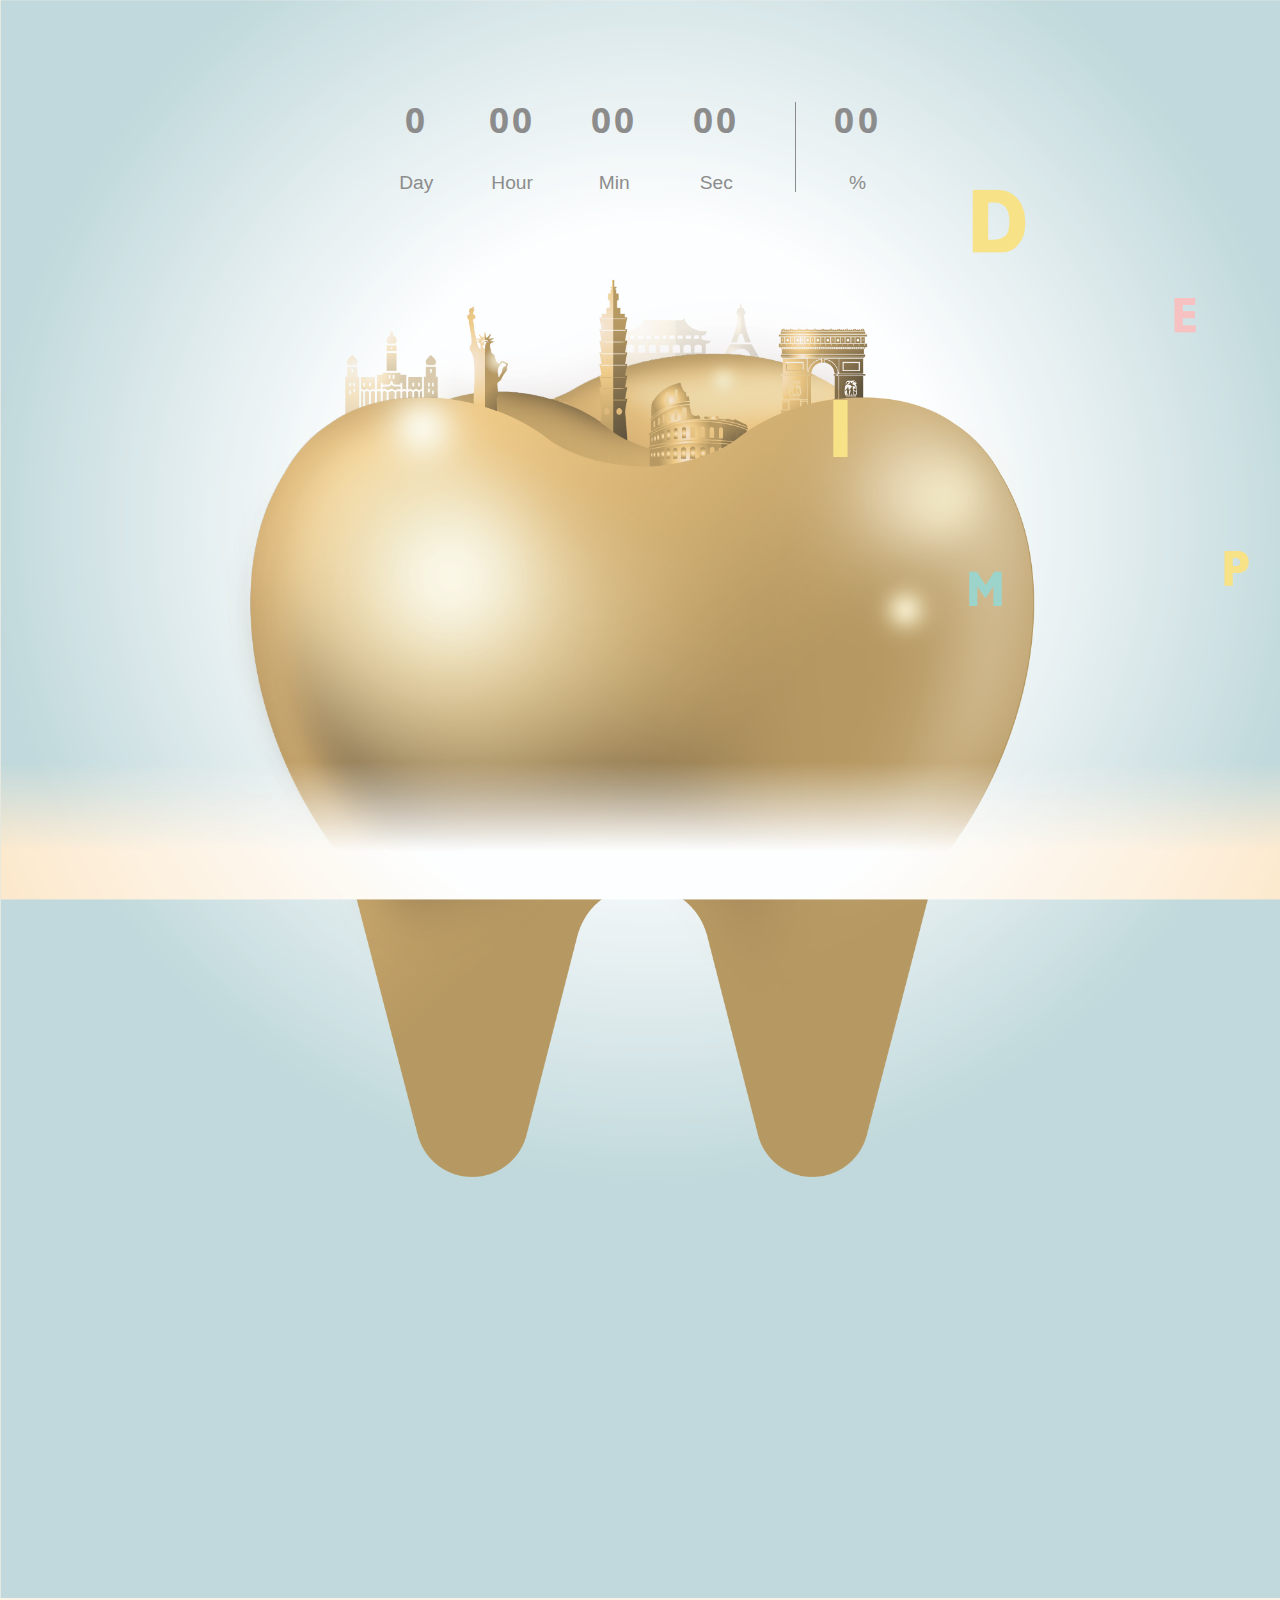
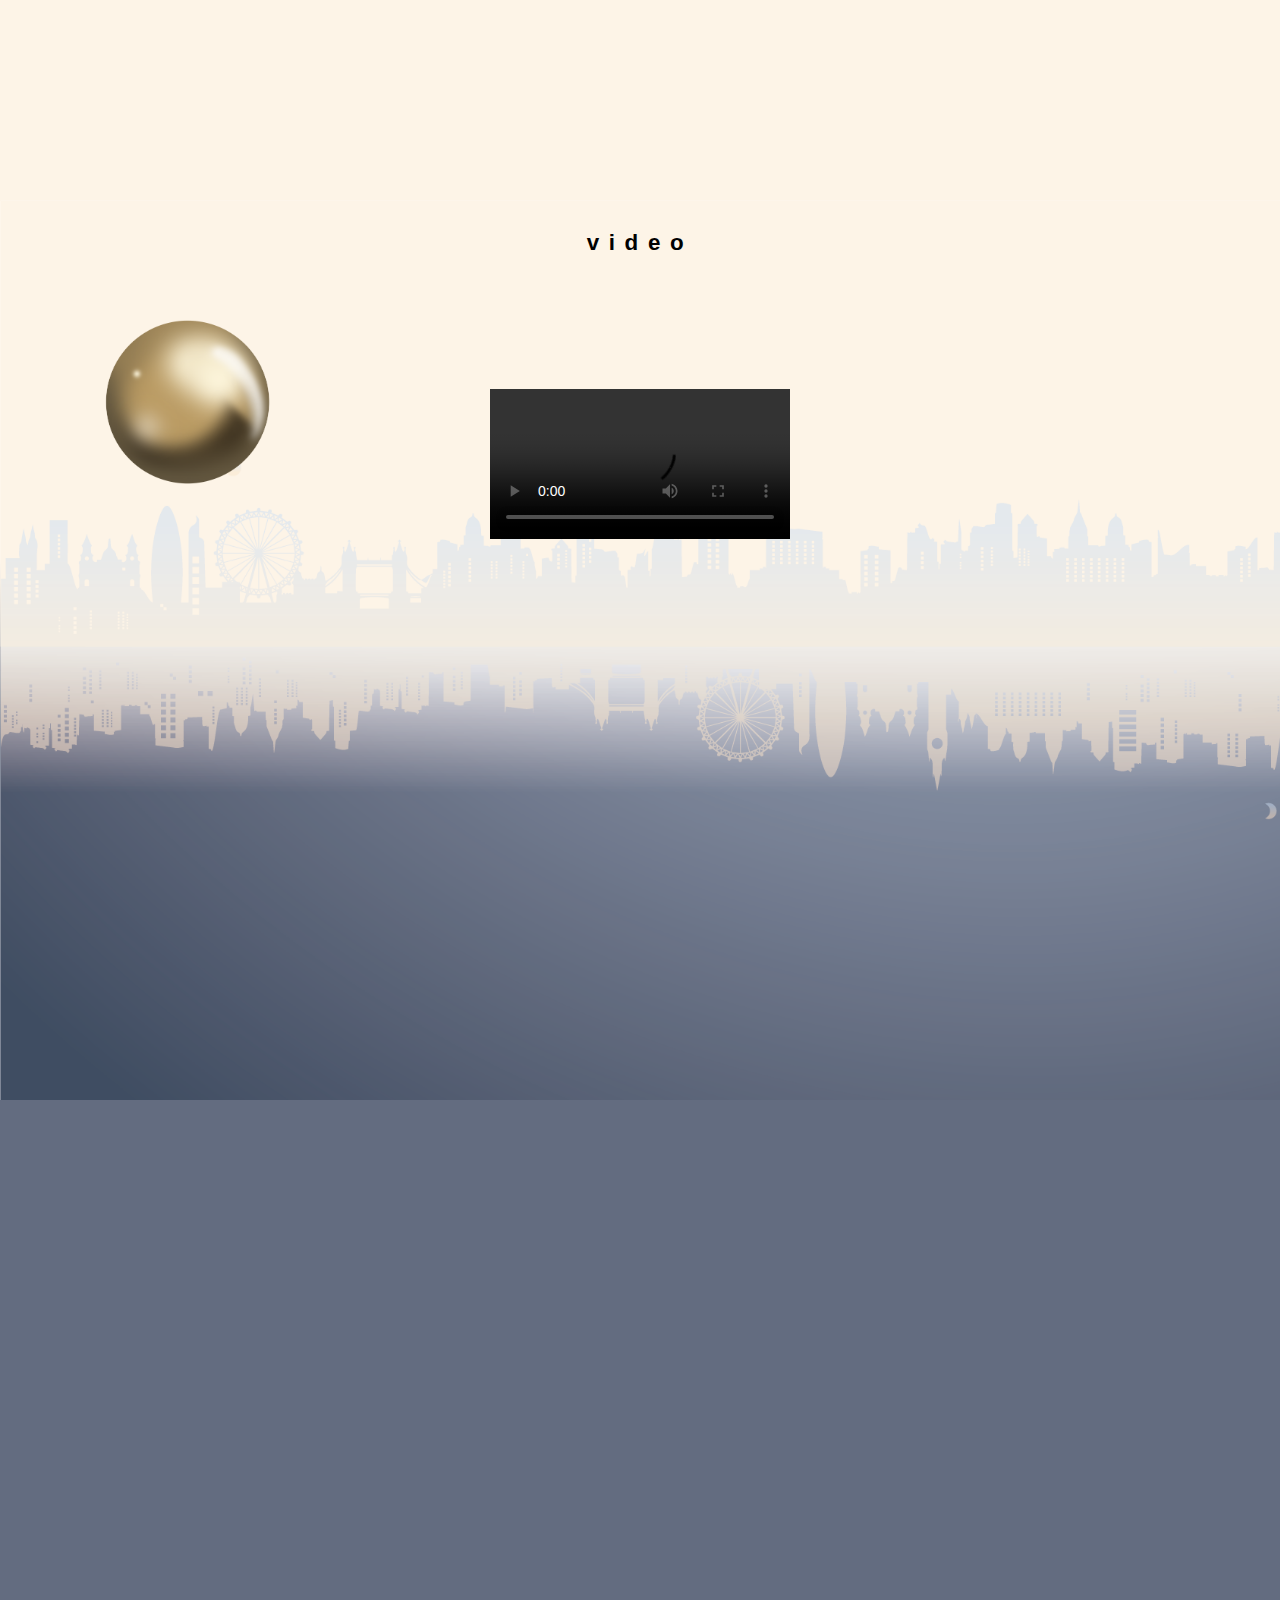
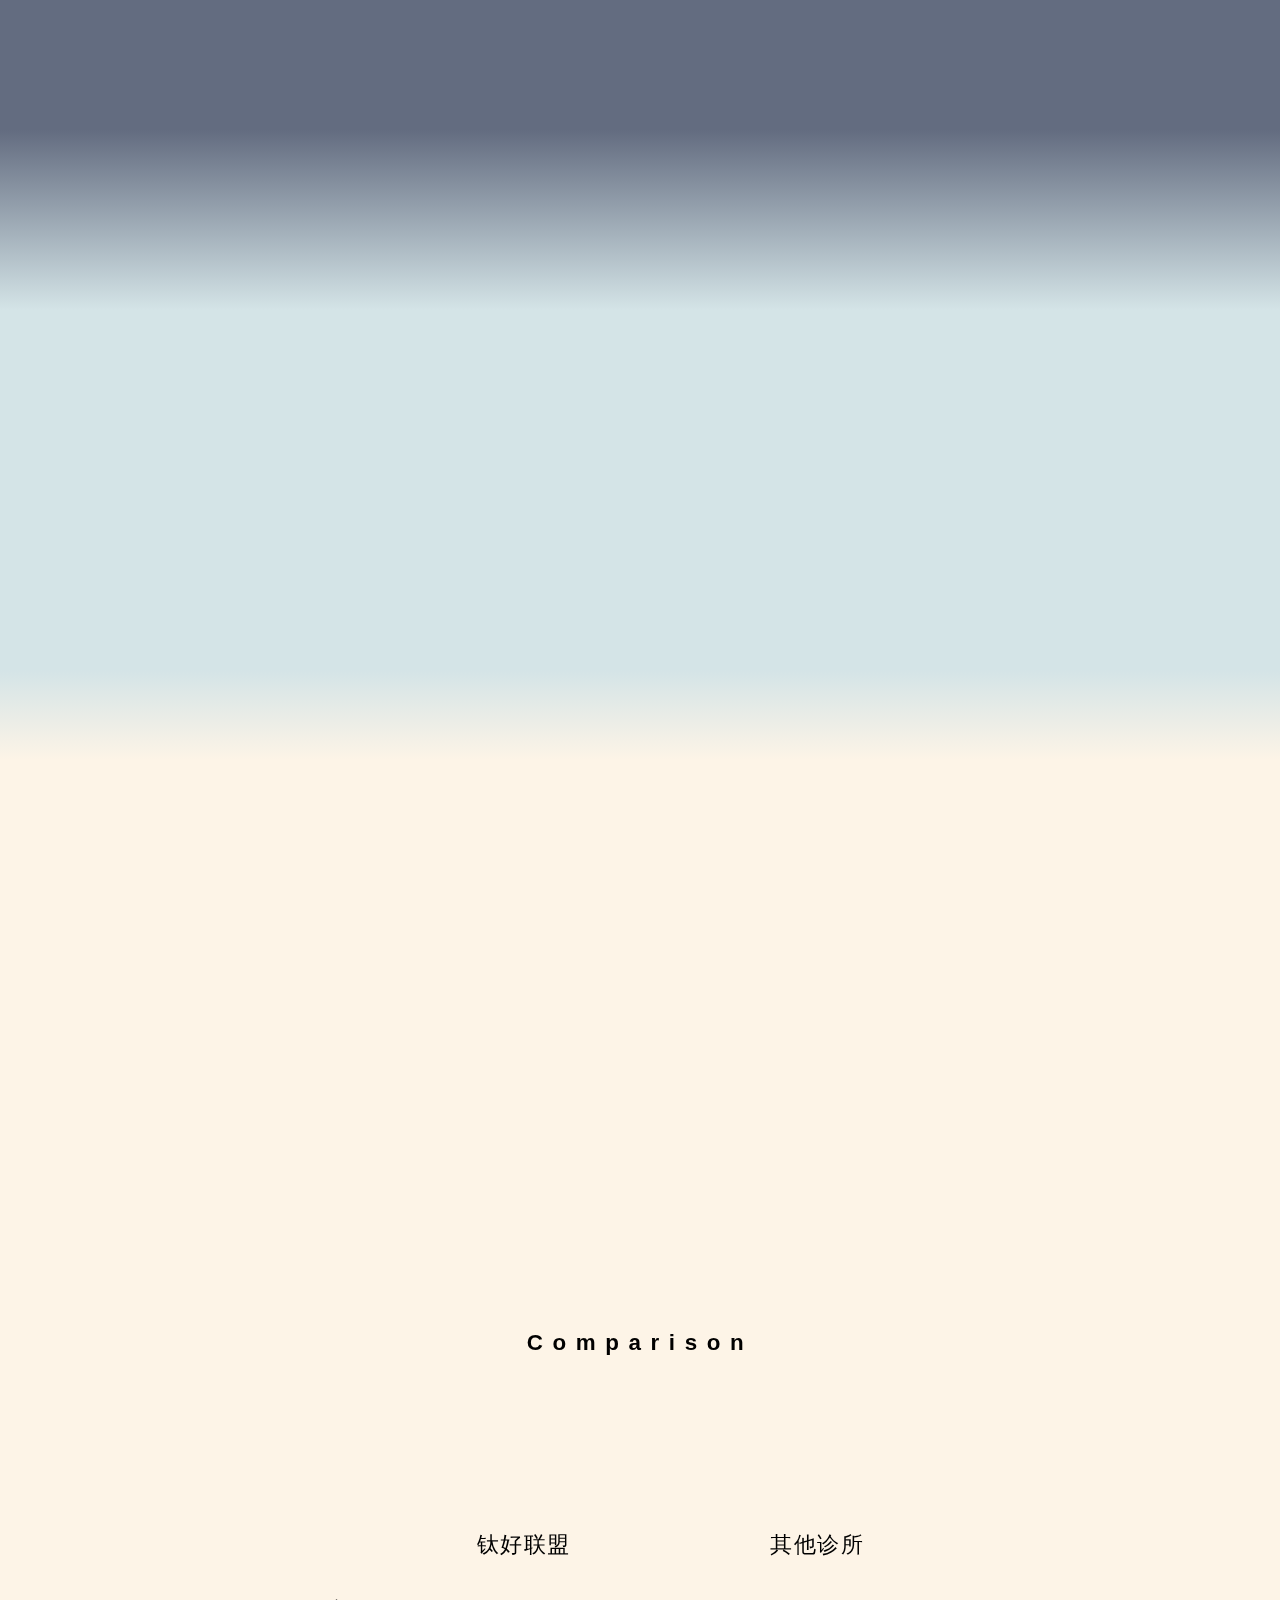
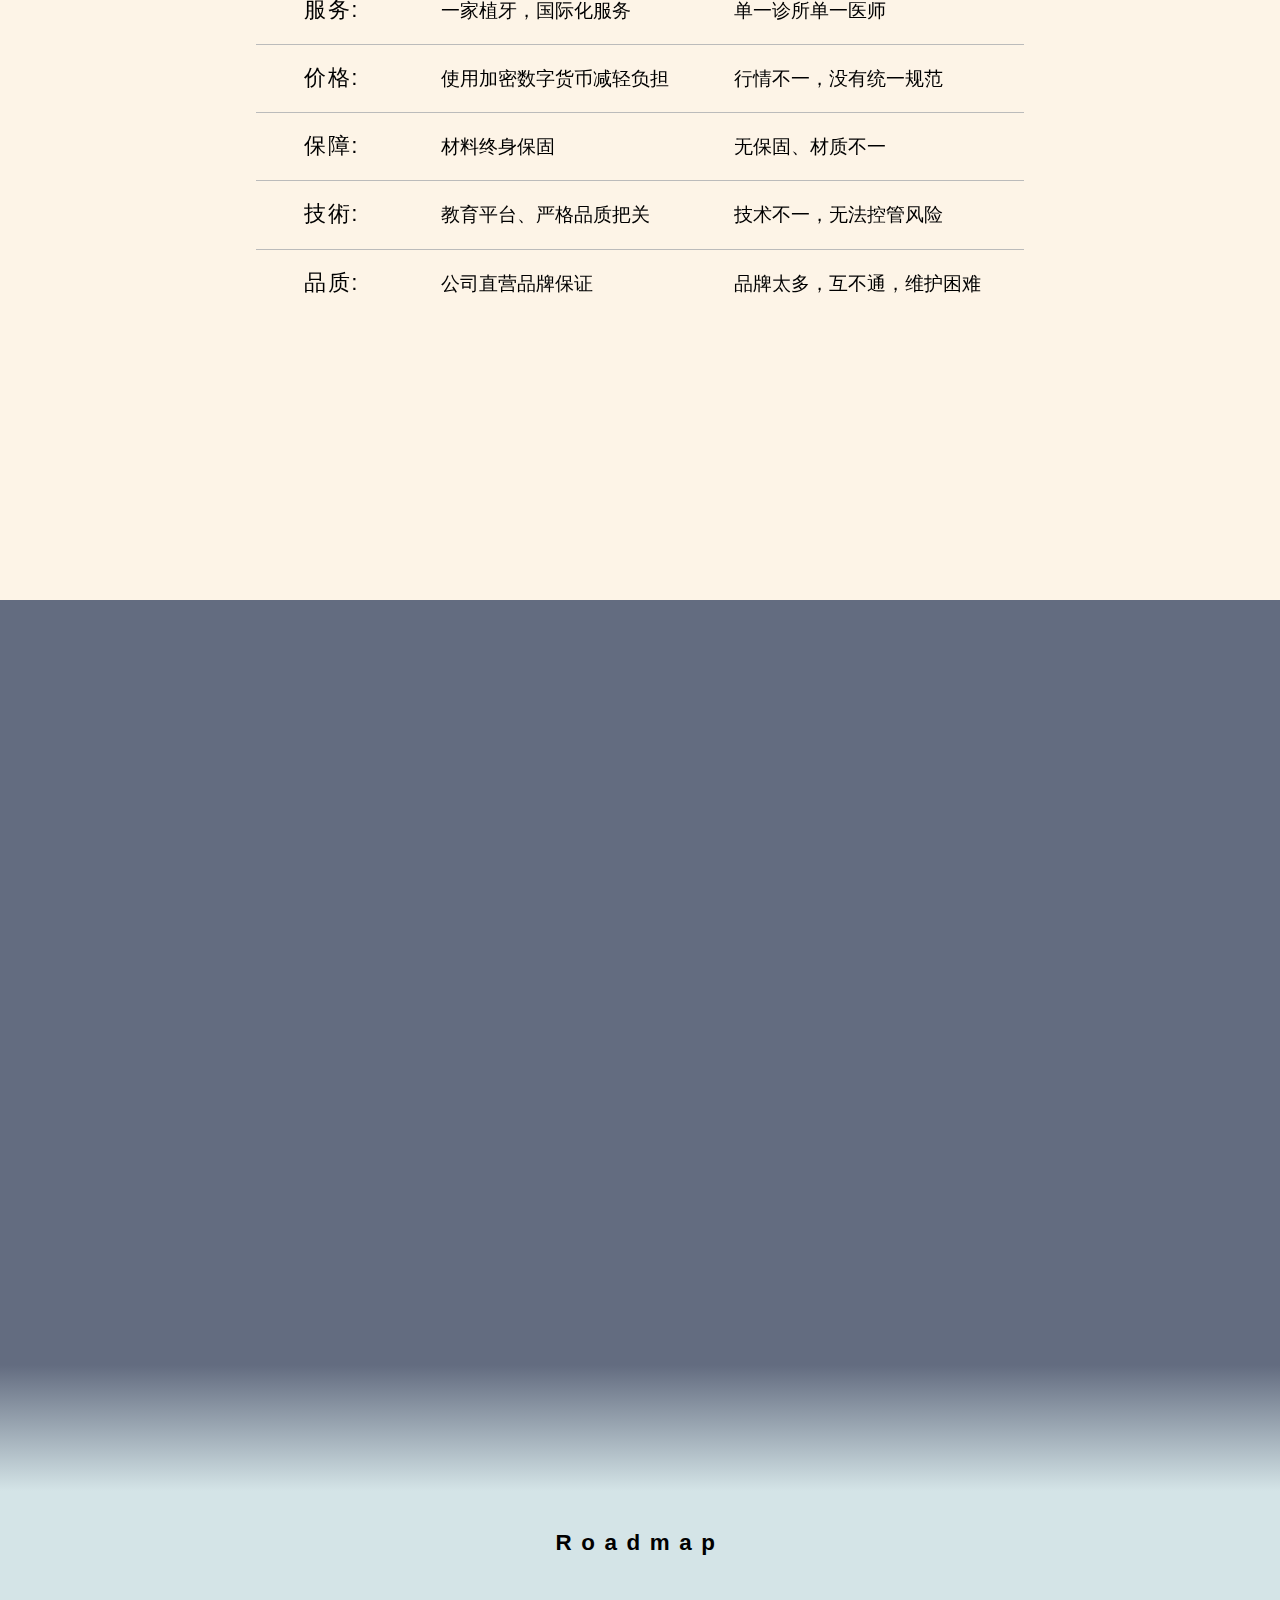
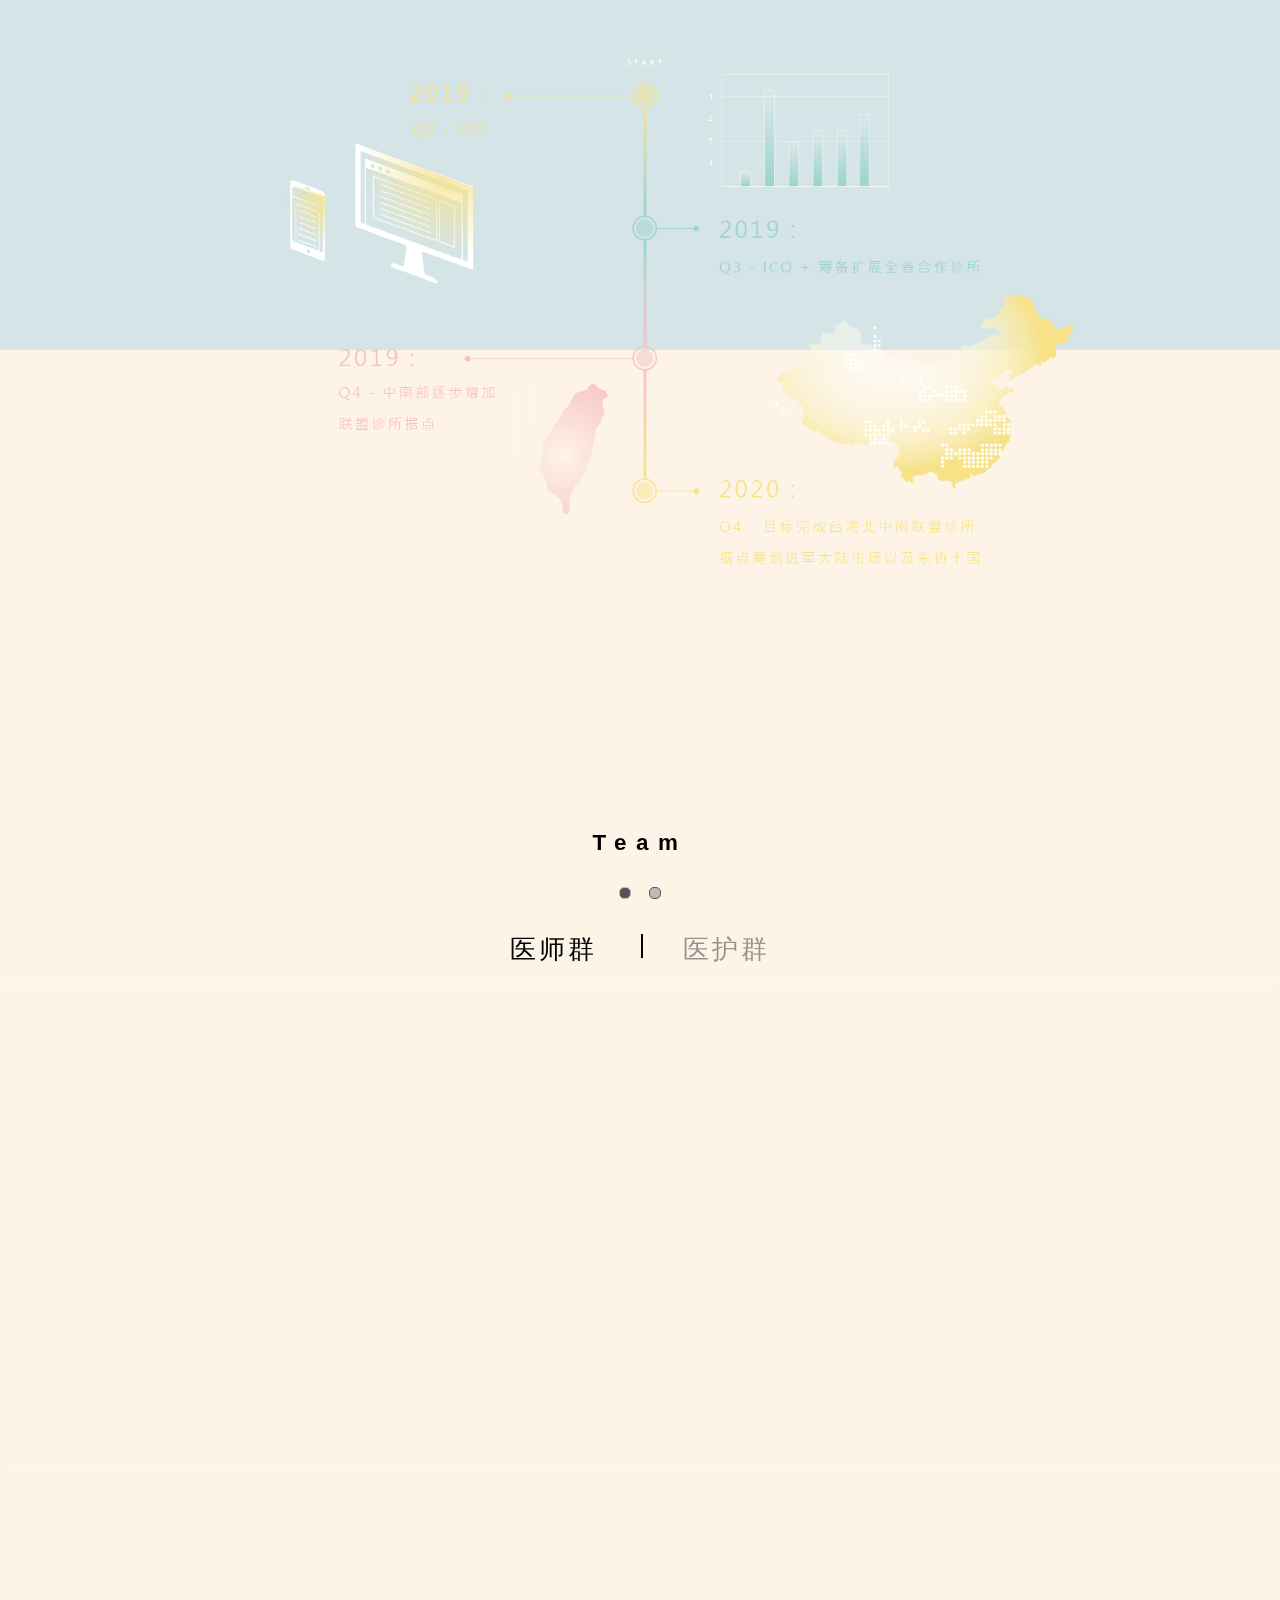
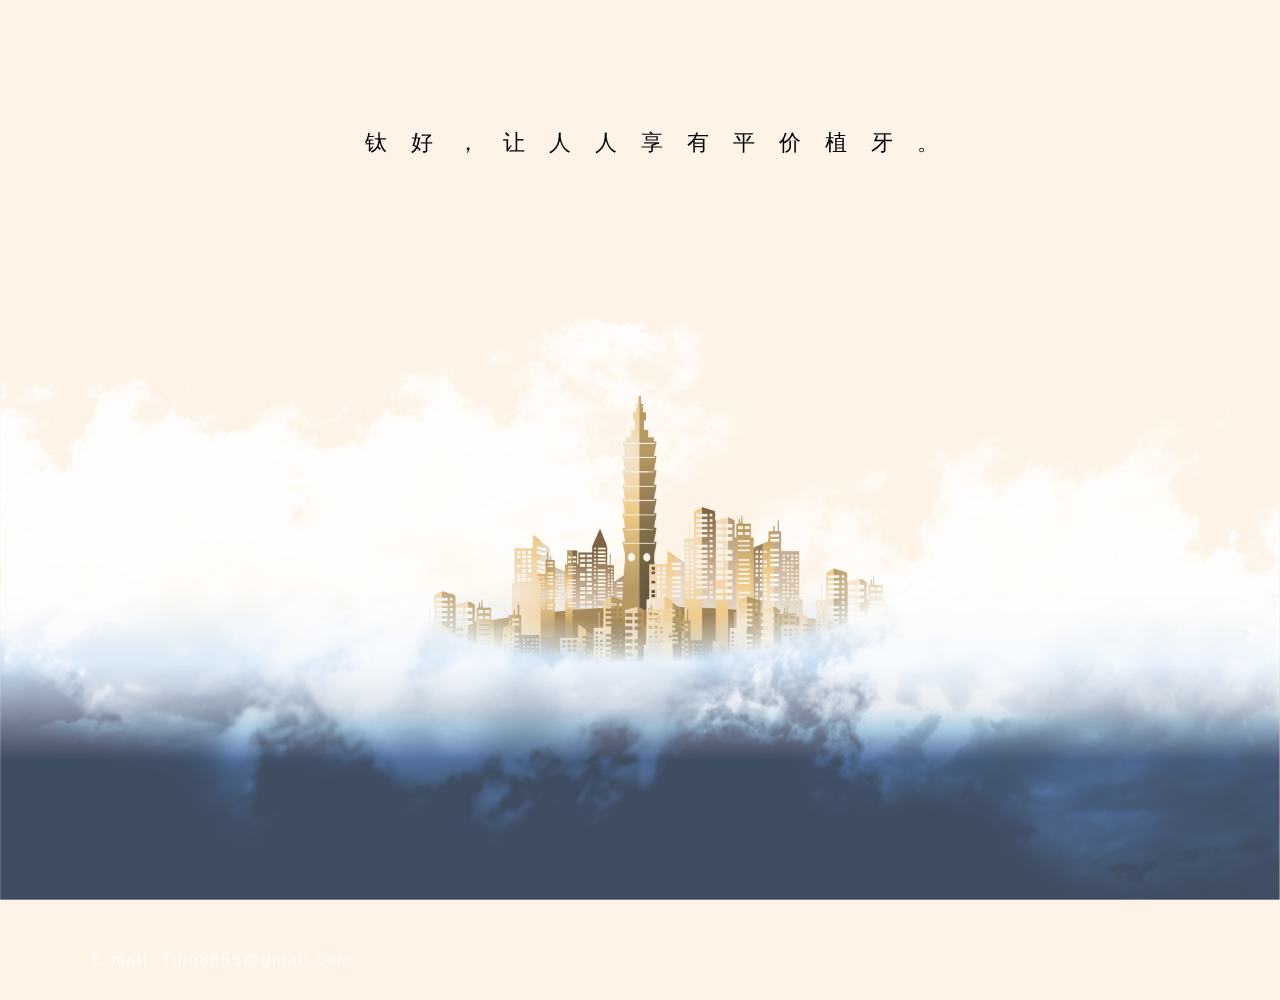
==== commit 7d47d208: "jp style, cn txt" ====
--- a/cn.html
+++ b/cn.html
@@ -155,7 +155,7 @@
                                 <li>诊所价格不一，同行开高价就要跟着开高价</li>
                             </ol>
                         </div>
-                        <div class="option-2 content-p show-content">用加密数字货币整合全省一百家诊所，一家看诊百家服务。通过加密数字货币整合材料市场端、假牙工厂技术端来达到价格平价、人人消费得起的疗程费用。预算不够者，可以透过前期投资加密数字货币，等到后期币值上涨，再到诊所用币消费，相对来说大大的节省了疗程费用!一个有实体支撑的医疗币，将币价实实在在的推高，能在实体流通的加密数字货币，将会席卷整个币圈，不但保值、还能增值、值得拥有!</div>
+                        <div class="option-2 content-p show-content">用加密数字货币整合全省一百家诊所，一家看诊百家服务。通过加密数字货币整合材料市场端、假牙工厂技术端来达到价格平价、人人消费得起的疗程费用。预算不够者，可以透过前期投资加密数字货币，等到后期币值上涨，再到诊所用币消费，相对来说大大的节省了疗程费用！一个有实体支撑的医疗币，将币价实实在在的推高，能在实体流通的加密数字货币，将会席卷整个币圈，不但保值、还能增值、值得拥有!</div>
                     </div>
                 </div>
             </div>
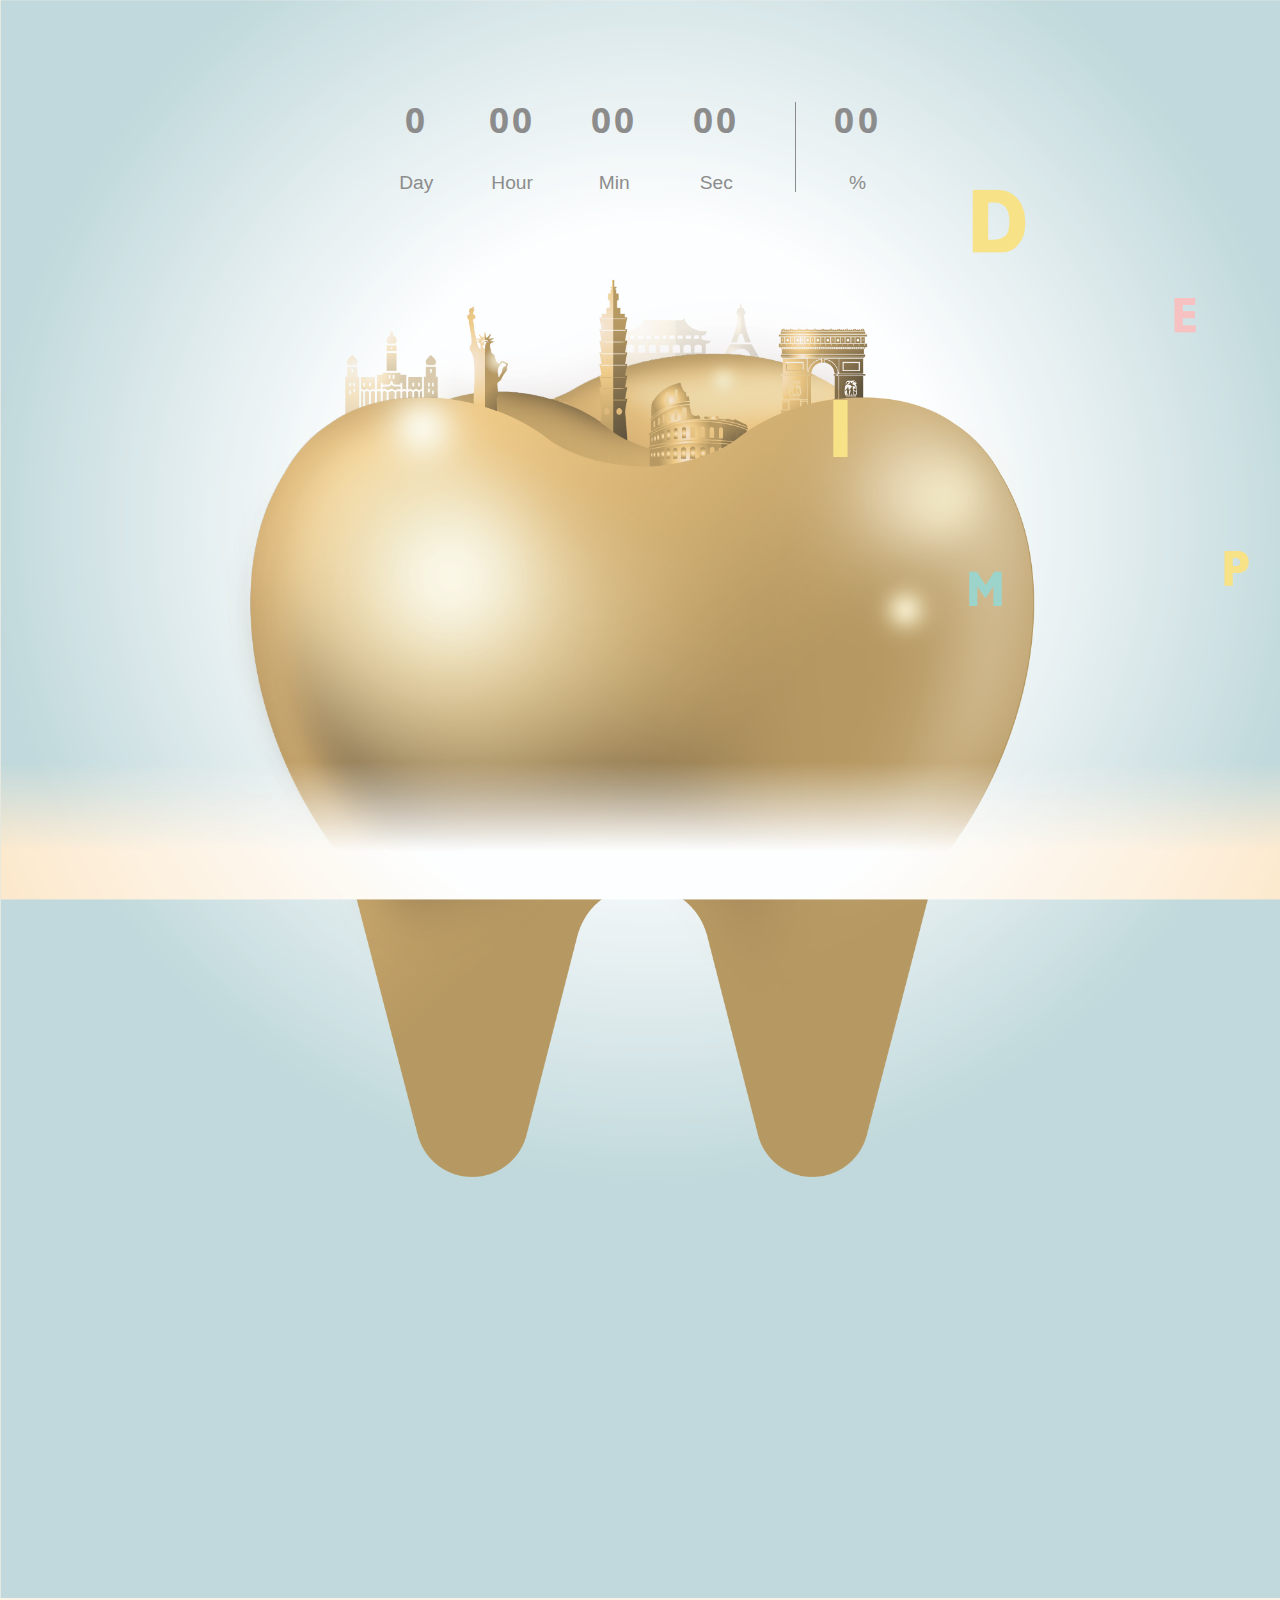
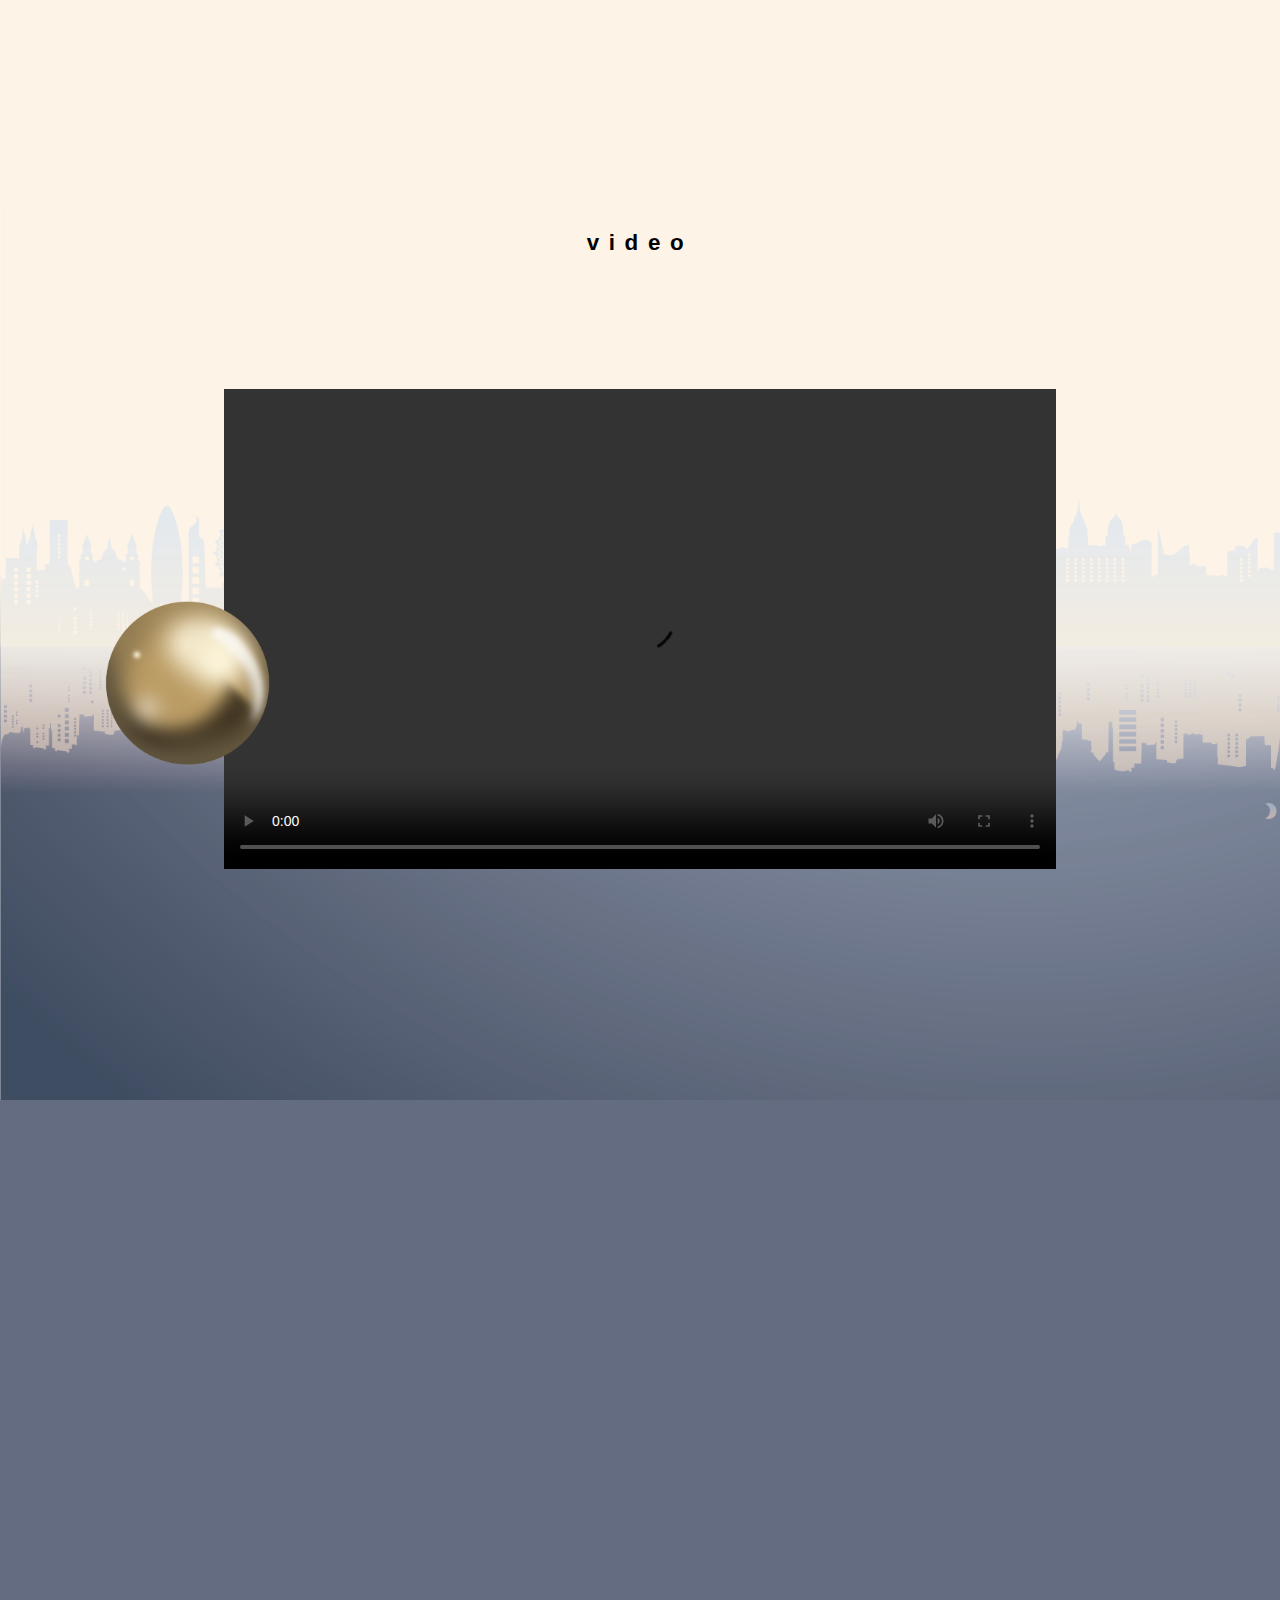
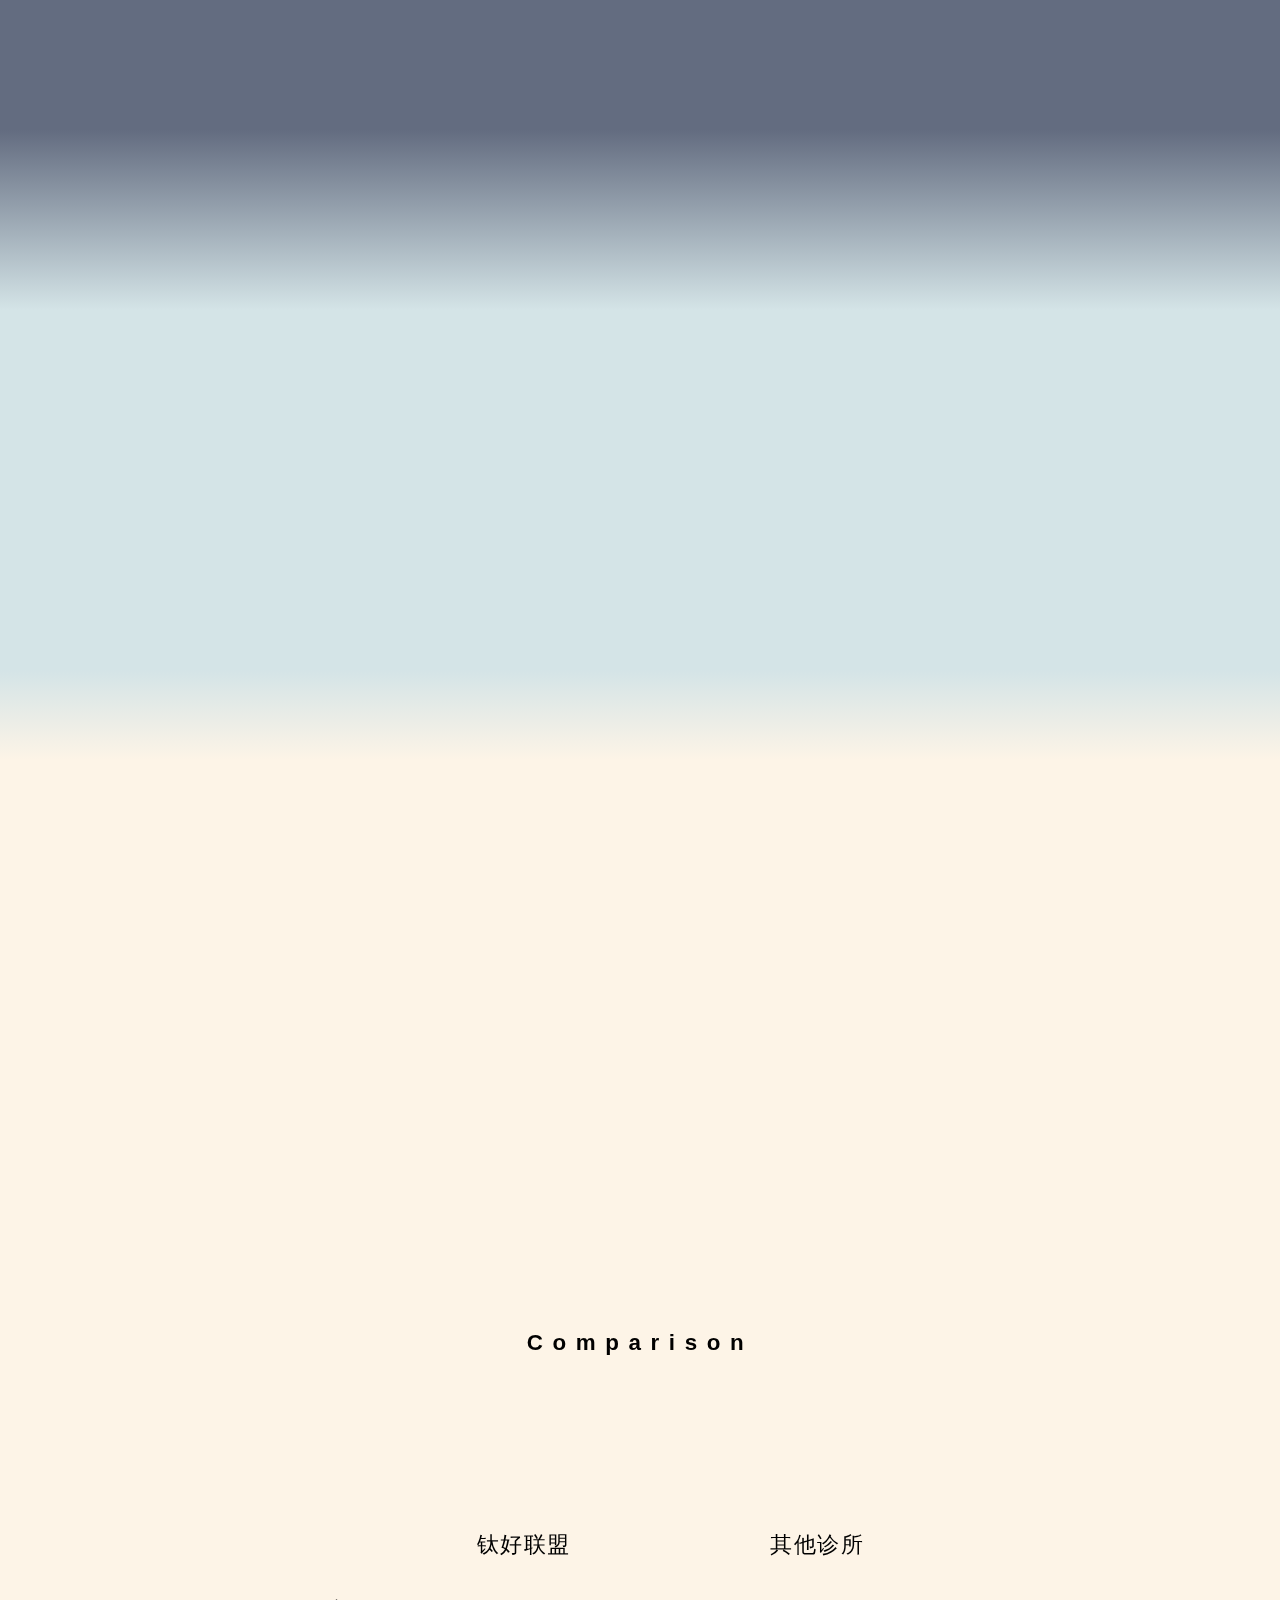
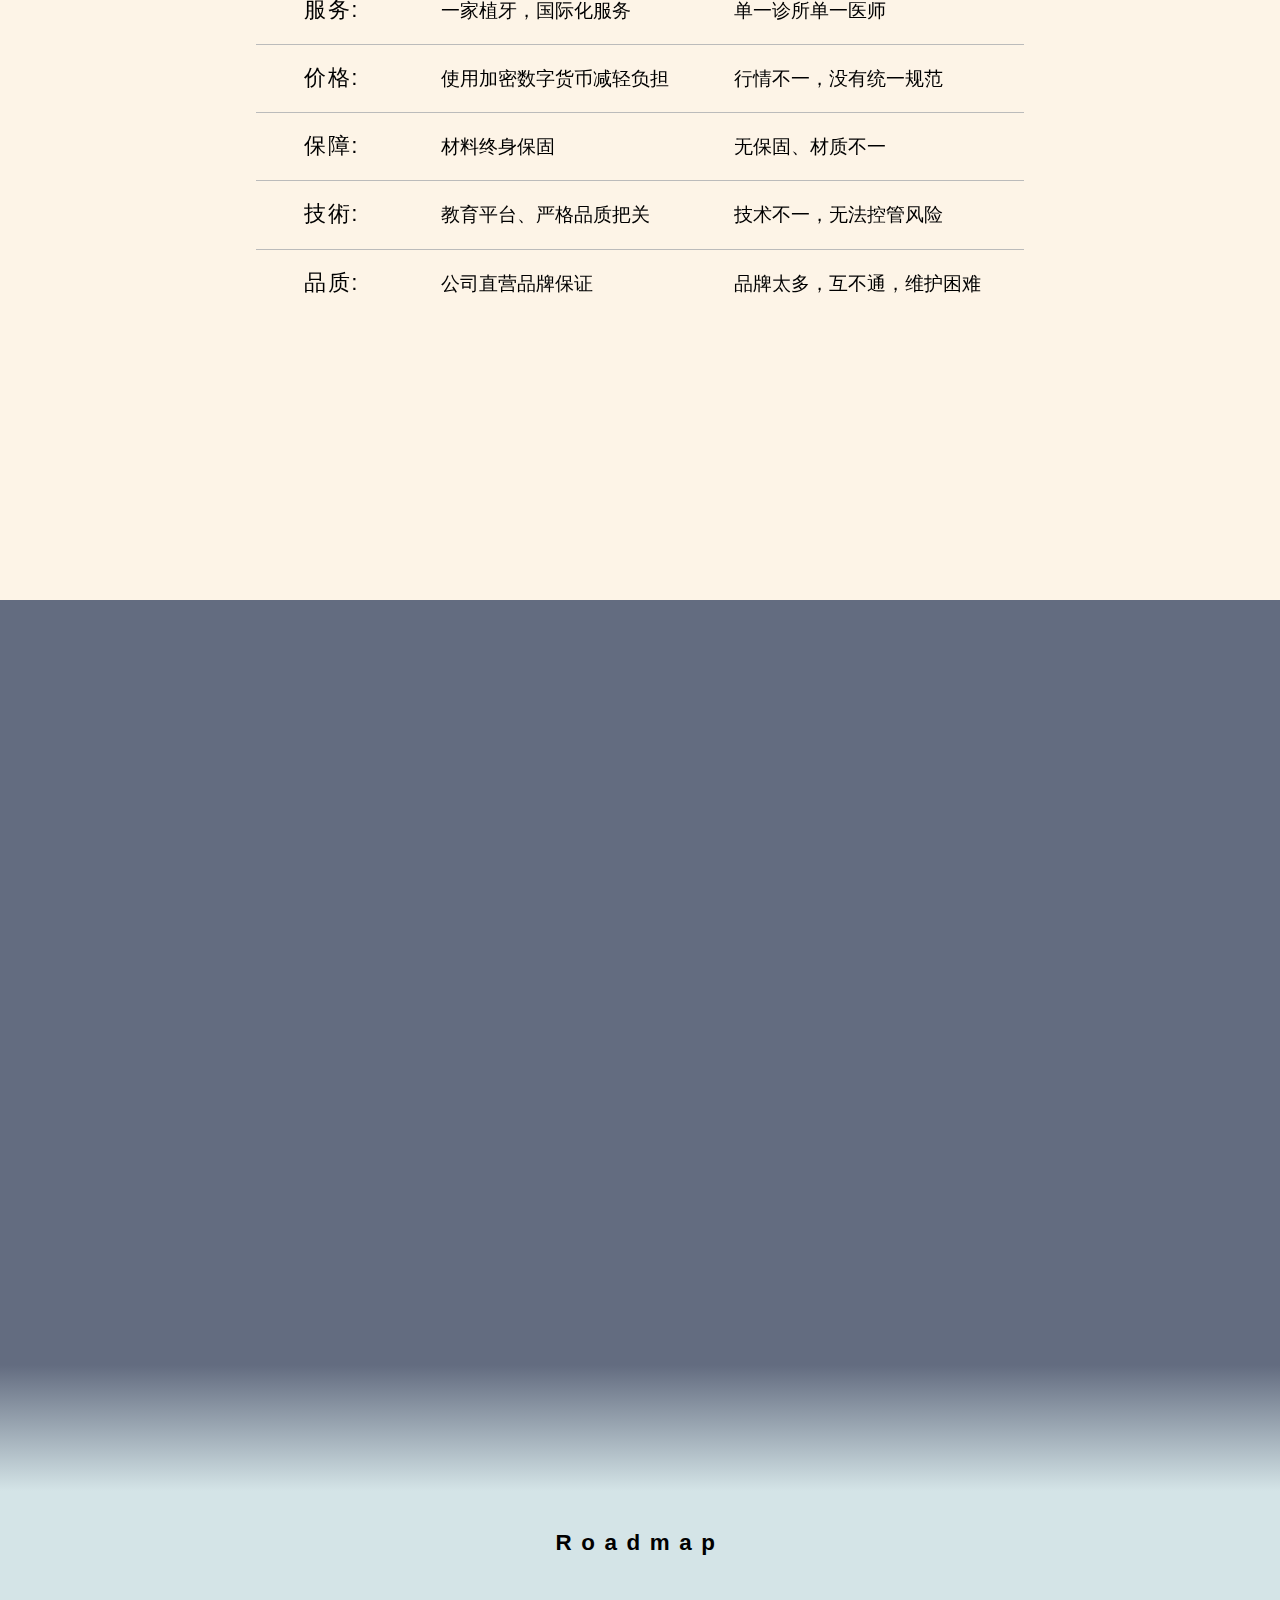
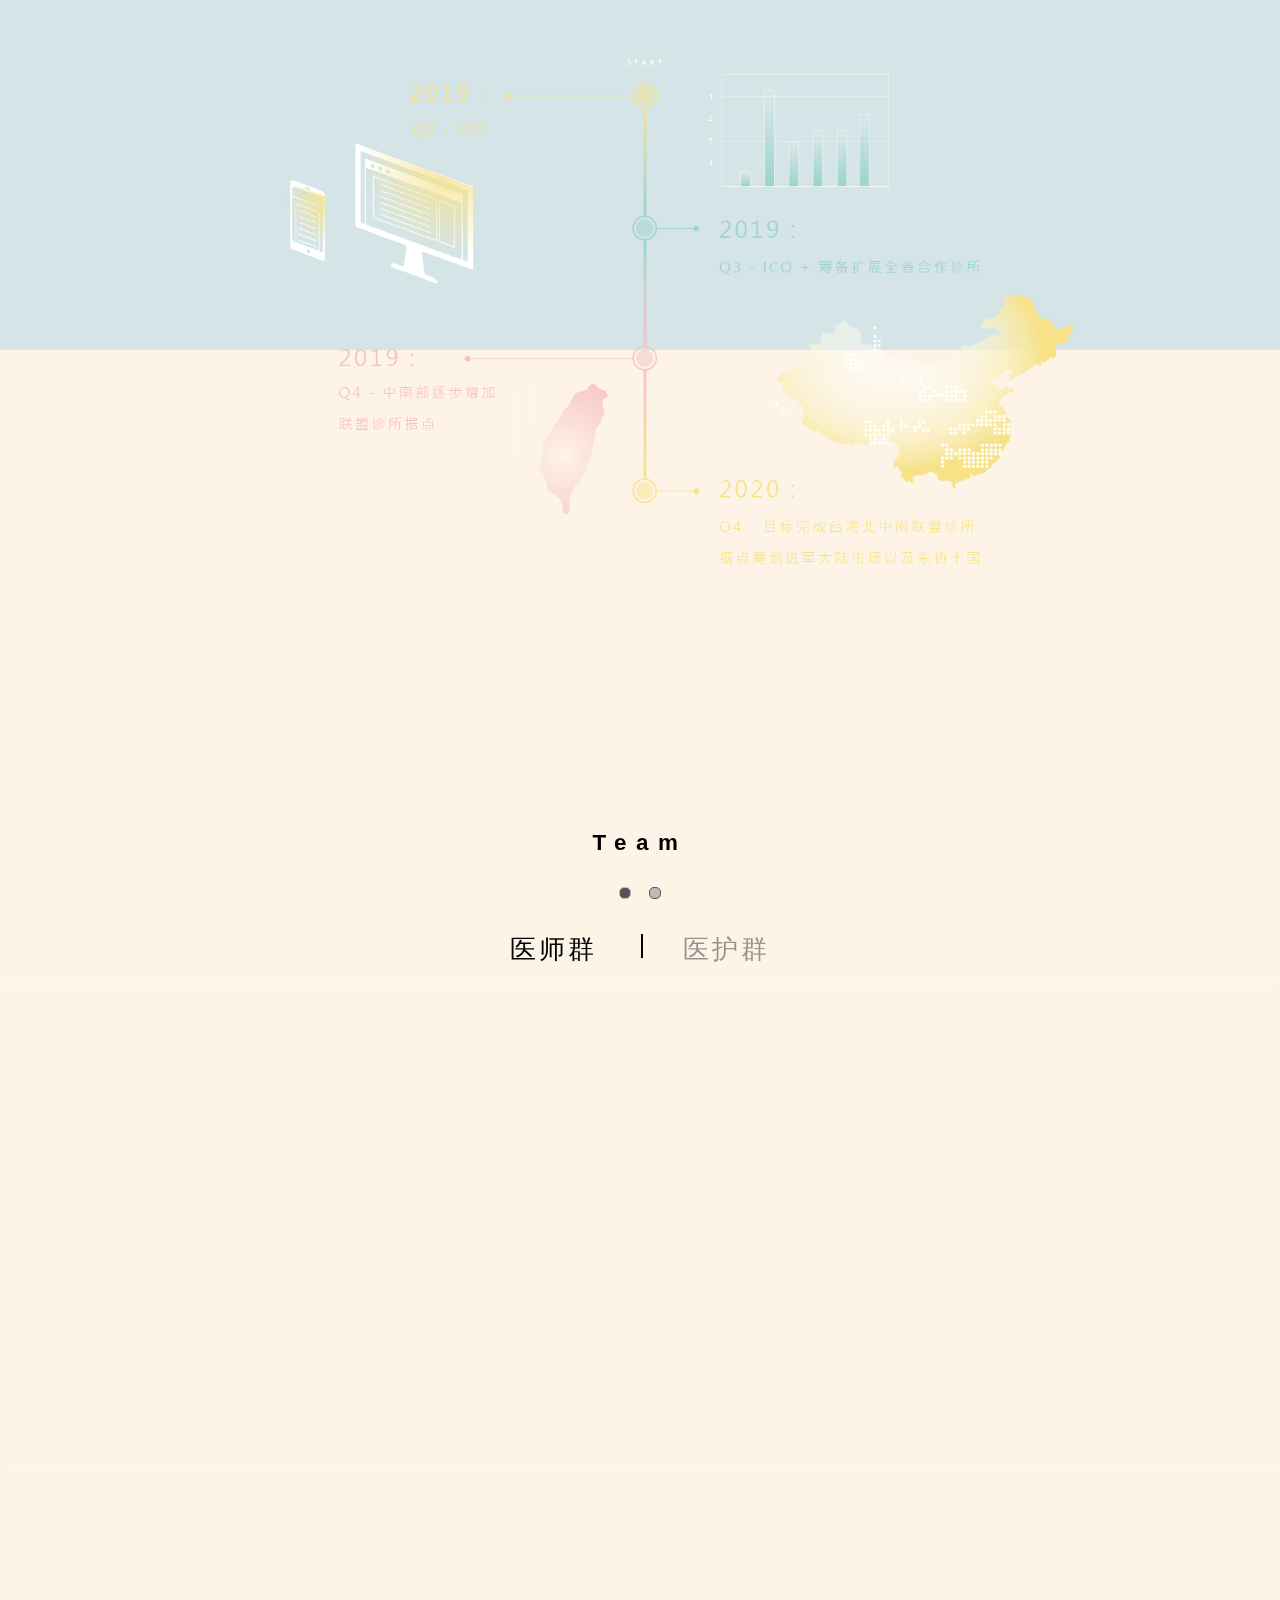
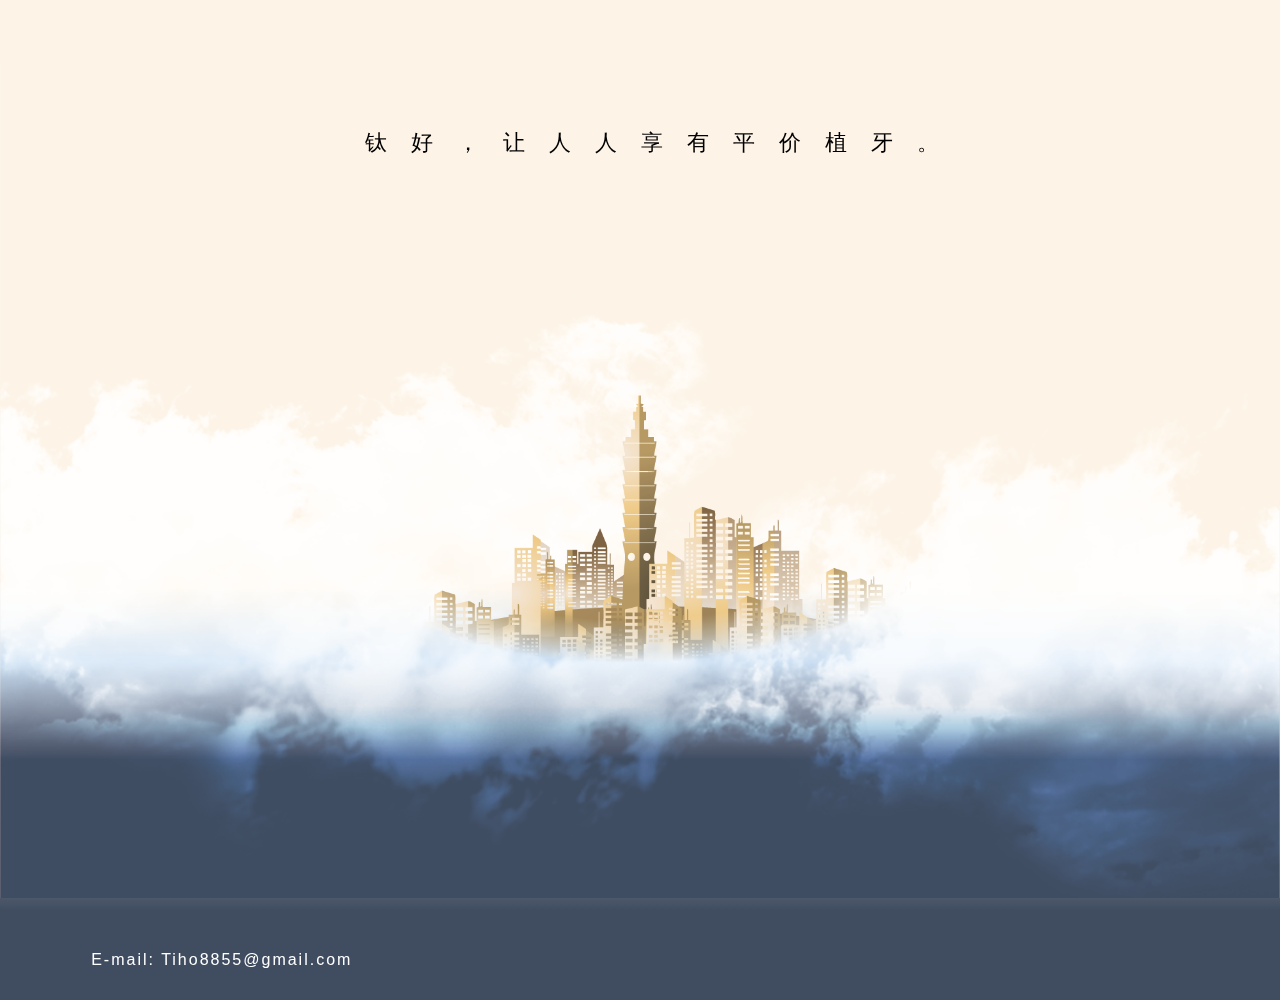
==== commit 04173f0d: "upload papper" ====
--- a/cn.html
+++ b/cn.html
@@ -47,6 +47,7 @@
             </div> -->
             <div class="menu">
                 <ul id="menu">
+                    <li><a href="./TIHO＿簡體白皮書1011.pdf" target="_blank">白皮书</a></li>
                     <li><a href="#a-video">形象片</a></li>
                     <li><a href="#a-about">关于TIHO</a></li>
                     <li><a href="#a-problem">市场观点</a></li>
--- a/stylesheet/css/stylesheet.css
+++ b/stylesheet/css/stylesheet.css
@@ -1,3 +1,3 @@
-﻿@import url("https://fonts.googleapis.com/css?family=Open+Sans+Condensed:300");.video-block-bgi,.about-block-bgi,.question-block-bgi,.compare-block-bgi,.rules-block-bgi,.map-block-bgi{content:"";position:absolute;top:0;left:0;width:100%;height:100%;background-repeat:no-repeat;background-size:cover}html,body,div,span,applet,object,iframe,h1,h2,h3,h4,h5,h6,p,blockquote,pre,a,abbr,acronym,address,big,cite,code,del,dfn,em,img,ins,kbd,q,s,samp,small,strike,strong,sub,sup,tt,var,b,u,i,center,dl,dt,dd,ol,ul,li,fieldset,form,label,legend,table,caption,tbody,tfoot,thead,tr,th,td,article,aside,canvas,details,embed,figure,figcaption,footer,header,hgroup,menu,nav,output,ruby,section,summary,time,mark,audio,video{margin:0;padding:0;border:0;font-size:100%;vertical-align:baseline}article,aside,details,figcaption,figure,footer,header,hgroup,menu,nav,section{display:block}body{line-height:1}ul{list-style:none;list-style-type:none}blockquote,q{quotes:none}blockquote:before,blockquote:after,q:before,q:after{content:'';content:none}table{border-collapse:collapse;border-spacing:0}*{font-family:'微軟正黑體', sans-serif;font-feature-settings:"liga" 0}body{background-color:#fff}a:focus{outline:none}a:visited,a:link{text-decoration:none;color:#000}.h-cursor-pointer:hover{cursor:pointer}.text-shadow{text-shadow:2px 2px 2px rgba(0,0,0,0.3)}.drop-shadow{-webkit-filter:drop-shadow(2px 2px 4px rgba(0,0,0,0.3));filter:drop-shadow(2px 2px 4px rgba(0,0,0,0.3))}.phone-appear{display:none}.op0{opacity:0}.op4{opacity:0.4}html,body{overflow-y:scroll}.container{background-color:#FDF4E7;max-width:1680px;margin:0 auto}.block-fixed{position:fixed;max-width:1680px;z-index:99}.block-fixed>img:first-child{margin:10%;width:180px}.block-fixed>img:nth-child(2),.block-fixed>img:nth-child(3),.block-fixed>img.close-btn{width:50px;position:absolute;left:92vw;margin:2%;top:20%}#menu{display:none}.menu ul{top:0;left:75vw;width:25vw;position:absolute;background-color:#fff;height:100vh;text-align:center}.menu li{padding:6vh 0 3vh}.lang{border-top:1px solid #000;margin-top:6vh;line-height:4vh}.lang a{opacity:0.4;padding:0 .5vw}.join{position:absolute;top:91vh;opacity:0;left:50vw;-webkit-transform:translateX(-50%);-ms-transform:translateX(-50%);transform:translateX(-50%)}.join img:first-child{left:50%;position:relative;-webkit-transform:translateX(-50%);-ms-transform:translateX(-50%);transform:translateX(-50%);top:-15px;-webkit-animation:float5 4s 0s infinite both;animation:float5 4s 0s infinite both}.join img:nth-child(2){-webkit-animation:lighterShowing 4s 0s infinite both;animation:lighterShowing 4s 0s infinite both}.block-fixed-right{position:absolute;right:3%}.block-fixed-right span{opacity:0;color:#8c8c8c}.page-mark{border-left:4px solid #fff;padding-left:8px;color:#fff;font-size:1.4rem;margin-bottom:1.2rem}.block-top{background-image:url(../../img/TIHO_Web_Ingredient-47.png);background-size:100%;background-repeat:no-repeat;text-align:center;height:200vh;position:relative}.time-count ul>li{display:inline-block;margin:8% 2% 2%;font-size:2.2rem;text-align:center;color:#8c8c8c}.time-count ul>li:last-child{padding-left:3%;border-left:1px solid #8c8c8c}.time-count h4{letter-spacing:.2rem;font-family:'Open Sans Condensed', sans-serif}.time-count p{font-size:1.2rem;font-weight:100}.large-img{position:relative}.large-img .floating-word{background-repeat:no-repeat;background-size:70%;background-position-x:center;height:1600px}.large-img .floating-word img{left:50%;width:100%;top:-15%}.large-img .floating-word img:nth-child(1){-webkit-animation:float1 9s 0s infinite both;animation:float1 9s 0s infinite both}.large-img .floating-word img:nth-child(2){-webkit-animation:float2 7s 0s infinite both;animation:float2 7s 0s infinite both}.large-img .floating-word img:nth-child(3){-webkit-animation:float2 8s 0s infinite both;animation:float2 8s 0s infinite both}.large-img .floating-word img:nth-child(4){-webkit-animation:float1 6s 0s infinite both;animation:float1 6s 0s infinite both}.large-img img{position:absolute}.large-img .ingredient img{left:50%;width:100%;max-width:1680px;bottom:0%;height:20%;position:fixed;-webkit-transform:translateX(-50%);-ms-transform:translateX(-50%);transform:translateX(-50%)}.dental-text{position:absolute;top:28%;right:11%;letter-spacing:1.8rem;font-size:2.2rem;font-weight:900;opacity:0}.yellow{color:#FFE888}.green{color:#9BE7D8}.red{color:#FFC5C5}.opening{width:100%;position:absolute;height:50vh;bottom:0}.opening>img{width:100%;left:0;top:0;position:absolute}.opening h2{position:fixed;top:50%;right:50%;font-size:1.8rem;border-bottom:1px solid #000;opacity:0.2}.block{text-align:center;max-width:1680px;height:100vh}.video-block{background:-webkit-gradient(linear, left top, left bottom, color-stop(40%, #FDF4E7), color-stop(60%, #636C80));background:-webkit-linear-gradient(top, #FDF4E7 40%, #636C80 60%);background:linear-gradient(180deg, #FDF4E7 40%, #636C80 60%);position:relative}.video-block-bgi{background-image:url(../../img/TIHO_Web_Ingredient-49.png)}.video-block h4.title{margin-bottom:15vh}.opening-word-div{position:fixed;top:50%;left:50%;width:80%;max-width:1344px;-webkit-transform:translateX(-47%);-ms-transform:translateX(-47%);transform:translateX(-47%)}.opening-word-div img{opacity:0;width:100%}h4.title{font-size:1.4rem;letter-spacing:.6rem;padding-top:2rem;margin-bottom:4rem}.appear{position:relative}iframe{width:65%;height:500px;pointer-events:none}.video-file img{position:absolute}.video-file img:nth-of-type(1){bottom:15%;left:2%;width:25%;-webkit-animation:float4 9s 0s infinite both;animation:float4 9s 0s infinite both}.video-file img:nth-of-type(2){top:12%;-webkit-animation:float3 7s 0s infinite both;animation:float3 7s 0s infinite both}.about-block{position:relative;background:-webkit-gradient(linear, left top, left bottom, color-stop(70%, #636C80), color-stop(90%, #D4E4E7));background:-webkit-linear-gradient(top, #636C80 70%, #D4E4E7 90%);background:linear-gradient(180deg, #636C80 70%, #D4E4E7 90%)}.about-block-bgi{opacity:0;background-image:url(../../img/TIHO_Web_Ingredient-04.png)}.about-block>img:first-child{position:absolute;left:0;top:10%;width:80%}.about-block h4{padding-top:4rem}.about{background-image:url(../../img/TIHO_Web_Ingredient-05.png);background-size:cover;width:80%;padding:4%;color:#fff;margin:0 auto}.about-img img{width:10%;padding:4% 2%}.about-text{padding:2%}.about-text h3{font-size:2.7rem;margin-bottom:2rem}.about-text span{border-bottom:3px solid #fff;padding-bottom:1.2rem}.content-p{padding-top:2rem;font-size:1.2rem}.question-block{position:relative;background:-webkit-gradient(linear, left top, left bottom, color-stop(30%, #D4E4E7), color-stop(40%, #FDF4E7));background:-webkit-linear-gradient(top, #D4E4E7 30%, #FDF4E7 40%);background:linear-gradient(180deg, #D4E4E7 30%, #FDF4E7 40%)}.question-block-bgi{opacity:0;background-image:url(../../img/TIHO_Web_Ingredient-50.png)}.question-block h4{padding-top:3rem;margin-bottom:3rem}.opt-dot{display:inline-block;height:10px;width:10px;border-radius:5px;border:1px solid #555555;background-color:#bbbbbb;margin:0 .4rem}.opt-dot:hover{cursor:pointer}.opt-dot#question-1,.opt-dot#compare-1,.opt-dot#rules-1,.opt-dot#team-1{border-color:#bbb;background-color:#555}.option-text{margin-top:2rem;margin-bottom:1rem;letter-spacing:0.2rem}.option-text>div{display:inline-block;font-size:1.6rem;padding:0 2rem}.option-text .devided-line{border-right:2px solid #000;padding:2px;height:20px}.question .option-text .option-1{margin-left:1rem}.question-content{text-align:center}.question-content>div{margin:0 auto;max-width:50%}.question-content ol{list-style:inside decimal}.question-content li{margin-bottom:.5rem}.question-content .option-2{display:none}.question-content .content-p{line-height:1.5rem;letter-spacing:1px;text-align:left}.compare-block{background:-webkit-gradient(linear, left top, left bottom, color-stop(60%, #FDF4E7), color-stop(80%, #636C80));background:-webkit-linear-gradient(top, #FDF4E7 60%, #636C80 80%);background:linear-gradient(180deg, #FDF4E7 60%, #636C80 80%)}.compare-block-bgi{background-color:#FDF4E7;position:initial}.compare-block img{width:100%;max-width:1680px;position:absolute;height:35%;left:0;top:-12%}.compare-block h4{margin-bottom:2rem;position:relative;z-index:1}.compare-block p{position:relative;z-index:1}.compare-table{width:-webkit-fit-content;width:-moz-fit-content;width:fit-content;margin:6rem auto 0rem;text-align:left}.compare-table table{width:80%;margin:0 auto}thead th{padding:12px}th{font-size:1.4rem;letter-spacing:0.1rem;font-weight:500}tbody tr{border-bottom:1px solid #bbb}tbody tr:last-child{border:none}tbody th{padding-right:48px}tbody td{font-size:1.2rem;padding:24px 0px 24px 12px}.rules-block{color:#fff;position:relative;background:-webkit-gradient(linear, left top, left bottom, color-stop(85%, #636C80), color-stop(99%, #D4E4E7));background:-webkit-linear-gradient(top, #636C80 85%, #D4E4E7 99%);background:linear-gradient(180deg, #636C80 85%, #D4E4E7 99%)}.rules-block-bgi{padding-top:2rem;background-image:url(../../img/TIHO_Web_Ingredient-10.png);opacity:0}.rules-block-bgi>img{position:absolute;-webkit-transform:translateX(-50%);-ms-transform:translateX(-50%);transform:translateX(-50%)}.rules-block-bgi>img:first-child{width:85%;left:50%;opacity:.2;top:-20%}.rules-block-bgi>img:nth-child(2){width:0%;top:-20%}.rules-block-bgi>img:nth-child(3){width:100%;top:-20%;opacity:.8;z-index:2}.rules-block h4{margin-top:5vh}.rules-block .option-text{width:98%}.rules-block .devided-line{border-color:#fff}.rules-block img.option-2{display:none}.d-row{display:-webkit-box;display:-webkit-flex;display:-ms-flexbox;display:flex;-webkit-box-orient:horizontal;-webkit-box-direction:normal;-webkit-flex-direction:row;-ms-flex-direction:row;flex-direction:row}.f-40{-webkit-box-flex:40;-webkit-flex:40;-ms-flex:40;flex:40}.f-50{-webkit-box-flex:50;-webkit-flex:50;-ms-flex:50;flex:50}.f-60{-webkit-box-flex:60;-webkit-flex:60;-ms-flex:60;flex:60}.pie-chart{text-align:left;position:relative}.pie-chart img{width:85%;padding-left:6rem;padding-top:20px}.rules .option-text .option-1{margin-left:3rem}.rules-content>div{margin:0 auto;width:70%;line-height:2.2rem;letter-spacing:1px;text-align:left;padding-top:20px;padding-bottom:20px;position:relative}.rules-content .option-1>div:first-child,.rules-content .option-2>div:first-child{border-bottom:1px solid #fff;padding-bottom:20px}.rules-content .option-2{display:none}.rules-content .content-p div:nth-child(2){padding-top:20px}.pub-sale{border:1px solid #fff;border-radius:30px;position:absolute;width:-webkit-fit-content;width:-moz-fit-content;width:fit-content;padding:2.5px 6px;top:18px;right:0}.pub-sale>img{vertical-align:middle;margin-right:8px;width:28px}.pub-sale-card{display:none;opacity:0;position:fixed;top:0;left:0;height:100%;width:100%;background-color:rgba(0,0,0,0.322)}.pub-sale-card-inner{top:50%;left:50%;-webkit-transform:translate(-50%, -50%);-ms-transform:translate(-50%, -50%);transform:translate(-50%, -50%);position:absolute;height:25vh;width:55vw;background-color:#fff;color:#000;text-align:center}.pub-sale-card-inner h5{margin-top:8vh}.pub-sale-card-inner>img{width:24px;position:absolute;top:12px;right:12px}.overflow-rules{position:absolute;width:100%;bottom:0px;height:50vh;left:0}.map-block{background:-webkit-gradient(linear, left top, left bottom, color-stop(50%, #D4E4E7), color-stop(50%, #FDF4E7));background:-webkit-linear-gradient(top, #D4E4E7 50%, #FDF4E7 50%);background:linear-gradient(180deg, #D4E4E7 50%, #FDF4E7 50%)}.map-bgi{width:85%;margin:auto;background-image:url(../../img/TIHO_Web_Ingredient-33.png);background-repeat:no-repeat;background-size:contain;background-position-x:50%;text-align:center}.map-bgi img{-webkit-transform:scale(0.85);-ms-transform:scale(0.85);transform:scale(0.85);position:relative;left:2%}.team-block h4{margin-bottom:2rem}.team-block .option-title{z-index:2;position:relative}.team-block .option-text{margin-bottom:0}.team-block .option-text .option-1{padding-left:0rem}.team-block .team-content{position:relative}.team-block .team-content .content-p{width:80%;margin:auto;height:480px;overflow-y:scroll;padding-top:5vh;margin-top:1.6rem;text-align:center}.team-block .team-content .option-2{display:none}.team-block .team-content>img{position:absolute;height:180px;width:100%;-webkit-transform:translateX(-50%);-ms-transform:translateX(-50%);transform:translateX(-50%)}.team-block .team-content>img:nth-of-type(1){top:-10vh;z-index:1}.team-block .team-content>img:nth-of-type(2){bottom:-5vh}.team-block .thum{width:12%;margin:12px;display:-webkit-inline-box;display:-webkit-inline-flex;display:-ms-inline-flexbox;display:inline-flex;-webkit-box-orient:vertical;-webkit-box-direction:normal;-webkit-flex-direction:column;-ms-flex-direction:column;flex-direction:column}.team-block .thum img{width:100%;-webkit-filter:sepia(40%);filter:sepia(40%)}.team-block .thum p{font-size:14px}.team-block .empty-height{height:100px}.bottom-block{position:relative}.bottom-block>div h4{letter-spacing:1px;width:70%;margin:0 auto;position:relative}.bottom-block>div>img{width:100%;margin-top:-7%}footer{position:absolute;bottom:2rem;color:#fff;width:100%}footer>div{-webkit-box-pack:justify;-webkit-justify-content:space-between;-ms-flex-pack:justify;justify-content:space-between;margin:0 4%}.email{letter-spacing:2px;margin:auto 0}.email img{vertical-align:middle;width:30px;padding:0 20px}.icon img{width:48px;margin-left:20px}@media (min-width: 1680px){.block-fixed img:nth-child(2),.block-fixed img:nth-child(3){left:1580px}.block-top{background-size:1680px}iframe{height:600px}.question-block{background-position-y:105%}.rules-block{padding-bottom:16rem}.rules-block>img:nth-child(2){top:-37%;height:40%}.team-block .team-content .content-p{width:75%}}@media (max-width: 1280px){iframe{height:480px}.rules-block>img:nth-child(2){top:-55%}.map-bgi img{-webkit-transform:scale(0.75);-ms-transform:scale(0.75);transform:scale(0.75);position:relative;left:-2%;bottom:45px}}@media (max-width: 1024px){.rules-block>img:nth-child(2){top:-39%}}@media (max-width: 768px){.phone-appear{display:initial}.non-phone-appear{display:none}.block-fixed>img:nth-child(2),.block-fixed img:nth-child(3){left:86vw;width:30px;margin-top:20px}.menu ul{width:80vw;left:20vw}.menu li{padding-top:5vh}.lang{margin-top:3vh}.join{top:91vh}.join img:first-child{width:14px}.join img:nth-child(2){width:225px}.block-top{background-image:url(../../img/TIHO_Web_Ingredient-52.png);background-size:120%;background-position-x:center}.block-top>img{margin-top:5rem;width:25%}.dental-text{top:15%;right:5%;letter-spacing:0.2rem;font-size:1.2rem;font-weight:500}.large-img .floating-word{height:1200px}.large-img .floating-word img{top:2%}.time-count ul>li{font-size:2rem;margin:18% 3% 2%}.time-count ul>li:last-child{padding-left:6%}.time-count p{font-size:0.8rem}.video-opening{height:120px}.video-opening img{top:-100%}.video{padding-bottom:360px;background-size:cover}h4.title{font-size:1rem;font-weight:400;letter-spacing:3px;padding-top:32px;margin-bottom:20px}.video-block h4.title{margin-bottom:20px}iframe{height:175px;width:85%;position:relative;top:120px}.video-file img:nth-of-type(1){bottom:-155%;width:55%;left:10%}.video-file img:nth-of-type(2){left:80%;width:15%}.about{width:72%}.about-img{width:70%;margin:auto}.about-img img{width:40%}.about-text{padding:8px}.about-text h3{font-size:17px;font-weight:400;margin-bottom:28px}.about-text p{letter-spacing:0;line-height:0.9rem;font-size:12px}.content-p{font-size:14px;letter-spacing:1px;text-align:left;line-height:1.1rem;padding-top:1vh}.option-text{margin-top:.9rem;margin-bottom:.9rem}.option-text>div{font-size:16px;letter-spacing:0px;padding:0 12px}.option-text .devided-line{height:8px}.question-block-bgi{background-image:url(../../img/TIHO_Web_Ingredient-54-3.png)}.question-content>div{max-width:80%}.question-content .content-p{line-height:1.1rem}.question-content .content-p.option-1{margin-right:12px}.question-content ol{list-style-position:outside}.question-content li{margin-bottom:.5vh;line-height:.9rem}.question-content .option-2{height:50vh;overflow-y:scroll}.compare-block{z-index:1}.compare-block .phone-appear{position:relative;z-index:1}.compare-block .option-text{letter-spacing:1px;text-align:left}.compare-block .option-text>div{font-size:13px}.compare-block .option-text>div:first-child{padding-right:0;padding-left:2px}.compare-block-bgi>div:last-child{width:75%;margin:auto;text-align:left}.compare-table{position:relative;z-index:1;width:100%;margin:0px auto;text-align:left}.compare-table .option-2{display:none}.compare-table th{padding-right:24px;font-size:14px;letter-spacing:.9px;font-weight:400}.compare-table td{font-size:12px;padding:20px 8px 10px 0px;opacity:0.8;font-weight:300}.rules-block{padding-top:0;padding-bottom:0}.rules-block-bgi{background-image:url(../../img/TIHO_Web_Phone-13.png)}.rules-block>img:nth-child(2){top:-140px;height:150px;z-index:1}.rules-block>img:nth-child(3){opacity:0.2;z-index:1;top:-12%;width:100vw}.rules-block .d-sm-col-reverse{-webkit-box-orient:vertical;-webkit-box-direction:reverse;-webkit-flex-direction:column-reverse;-ms-flex-direction:column-reverse;flex-direction:column-reverse}.rules-block .f-sm-100{-webkit-box-flex:100;-webkit-flex:100;-ms-flex:100;flex:100}.rules-block .option-text{margin-top:2vh;width:100%;text-align:left}.rules-block .option-text>div:first-child{padding-left:20px;padding-right:2px;margin-left:0}.rules-block .option-text>div:nth-child(3){padding-left:2px}.rules-block .option-title+div{height:75vh;overflow-y:scroll}.rules-block li{margin-bottom:12px}.rules-block li.phone-appear{display:block}.rules-content .content-p{line-height:1rem;width:80%;letter-spacing:1px}.pub-sale{padding:1px 2px;font-size:12px;letter-spacing:0px}.pub-sale img{width:14px;margin-right:4px}.pub-sale-card-inner{width:85vw;padding:0 4px}.pub-sale-card-inner h5{margin-bottom:12px;margin-top:4vh}.pie-chart img{width:75%;padding-left:3rem;padding-top:0}.pie-chart img:nth-child(3){left:10%}.map-bgi{background-image:url(../../img/TIHO_Web_Ingredient-54-phone.png);background-size:150%;width:100%}.map-bgi img{-webkit-transform:scale(1);-ms-transform:scale(1);transform:scale(1);width:90%;top:45px;margin-bottom:150px}.team .thum{width:25%;display:inline-block;margin:6px}.team-block .team-content .content-p{height:70vh}.team-block .team-content>img{height:70px}.team-block .team-content>img:nth-of-type(1){top:-5vh}.bottom-block>div>img{margin-top:17vh}.bottom-block>div h4{width:100%;margin:8vh auto;position:absolute;padding-top:0}footer{background-color:#404D61;padding-bottom:20px}.d-sm-col{-webkit-box-orient:vertical;-webkit-box-direction:normal;-webkit-flex-direction:column;-ms-flex-direction:column;flex-direction:column}.email{margin-bottom:24px}.email p{font-size:14px}.email img{width:24px}.icon img{width:36px}}@media (max-width: 900px) and (min-width: 600px){.join{top:94vh}.block-top{background-position-y:250%}.block-top>img{width:20%}.dental-text{top:30%;letter-spacing:0.6rem;font-size:1.6rem}iframe{height:360px}.question-block-bgi{background-image:url(../../img/TIHO_Web_Ingredient-50.png)}.question-content .content-p.option-1,.question-content .content-p.option-2{max-width:63%}.map-bgi{background-size:contain;width:115%;background-position-x:-6vw}.map-bgi img{width:65%;left:-8%}}@-webkit-keyframes fInOut{0%,100%{opacity:0}25%,75%{opacity:1}}@keyframes fInOut{0%,100%{opacity:0}25%,75%{opacity:1}}@-webkit-keyframes float1{0%,50%,100%{opacity:1;-webkit-transform:translate(-50%, -3%);transform:translate(-50%, -3%)}25%,75%{opacity:1;-webkit-transform:translate(-50%, 3%);transform:translate(-50%, 3%)}}@keyframes float1{0%,50%,100%{opacity:1;-webkit-transform:translate(-50%, -3%);transform:translate(-50%, -3%)}25%,75%{opacity:1;-webkit-transform:translate(-50%, 3%);transform:translate(-50%, 3%)}}@-webkit-keyframes float2{0%,50%,100%{opacity:1;-webkit-transform:translate(-50%, -5%);transform:translate(-50%, -5%)}25%,75%{opacity:1;-webkit-transform:translate(-50%, 5%);transform:translate(-50%, 5%)}}@keyframes float2{0%,50%,100%{opacity:1;-webkit-transform:translate(-50%, -5%);transform:translate(-50%, -5%)}25%,75%{opacity:1;-webkit-transform:translate(-50%, 5%);transform:translate(-50%, 5%)}}@-webkit-keyframes float3{0%,50%,100%{opacity:1;-webkit-transform:translate(-7%, 0%);transform:translate(-7%, 0%)}25%,75%{opacity:1;-webkit-transform:translate(7%, 0%);transform:translate(7%, 0%)}}@keyframes float3{0%,50%,100%{opacity:1;-webkit-transform:translate(-7%, 0%);transform:translate(-7%, 0%)}25%,75%{opacity:1;-webkit-transform:translate(7%, 0%);transform:translate(7%, 0%)}}@-webkit-keyframes float4{0%,50%,100%{opacity:1;-webkit-transform:translate(-9%, 0%);transform:translate(-9%, 0%)}25%,75%{opacity:1;-webkit-transform:translate(9%, 0%);transform:translate(9%, 0%)}}@keyframes float4{0%,50%,100%{opacity:1;-webkit-transform:translate(-9%, 0%);transform:translate(-9%, 0%)}25%,75%{opacity:1;-webkit-transform:translate(9%, 0%);transform:translate(9%, 0%)}}@-webkit-keyframes float5{0%,50%,100%{opacity:0;-webkit-transform:translate(-50%, -175%);transform:translate(-50%, -175%)}25%,75%{opacity:1;-webkit-transform:translate(-50%, 5%);transform:translate(-50%, 5%)}}@keyframes float5{0%,50%,100%{opacity:0;-webkit-transform:translate(-50%, -175%);transform:translate(-50%, -175%)}25%,75%{opacity:1;-webkit-transform:translate(-50%, 5%);transform:translate(-50%, 5%)}}@-webkit-keyframes lighterShowing{0%,50%,100%{-webkit-filter:invert(0%);filter:invert(0%)}25%,75%{-webkit-filter:invert(25%);filter:invert(25%)}}@keyframes lighterShowing{0%,50%,100%{-webkit-filter:invert(0%);filter:invert(0%)}25%,75%{-webkit-filter:invert(25%);filter:invert(25%)}}
+﻿@import url("https://fonts.googleapis.com/css?family=Open+Sans+Condensed:300");.video-block-bgi,.about-block-bgi,.question-block-bgi,.compare-block-bgi,.rules-block-bgi,.map-block-bgi{content:"";position:absolute;top:0;left:0;width:100%;height:100%;background-repeat:no-repeat;background-size:cover}html,body,div,span,applet,object,iframe,h1,h2,h3,h4,h5,h6,p,blockquote,pre,a,abbr,acronym,address,big,cite,code,del,dfn,em,img,ins,kbd,q,s,samp,small,strike,strong,sub,sup,tt,var,b,u,i,center,dl,dt,dd,ol,ul,li,fieldset,form,label,legend,table,caption,tbody,tfoot,thead,tr,th,td,article,aside,canvas,details,embed,figure,figcaption,footer,header,hgroup,menu,nav,output,ruby,section,summary,time,mark,audio,video{margin:0;padding:0;border:0;font-size:100%;vertical-align:baseline}article,aside,details,figcaption,figure,footer,header,hgroup,menu,nav,section{display:block}body{line-height:1}ul{list-style:none;list-style-type:none}blockquote,q{quotes:none}blockquote:before,blockquote:after,q:before,q:after{content:'';content:none}table{border-collapse:collapse;border-spacing:0}*{font-family:'微軟正黑體', sans-serif;font-feature-settings:"liga" 0}body{background-color:#fff}a:focus{outline:none}a:visited,a:link{text-decoration:none;color:#000}.h-cursor-pointer:hover{cursor:pointer}.text-shadow{text-shadow:2px 2px 2px rgba(0,0,0,0.3)}.drop-shadow{-webkit-filter:drop-shadow(2px 2px 4px rgba(0,0,0,0.3));filter:drop-shadow(2px 2px 4px rgba(0,0,0,0.3))}.phone-appear{display:none}.op0{opacity:0}.op4{opacity:0.4}html,body{overflow-y:scroll}.container{background-color:#FDF4E7;max-width:1680px;margin:0 auto}.block-fixed{position:fixed;max-width:1680px;z-index:99}.block-fixed>img:first-child{margin:10%;width:180px}.block-fixed>img:nth-child(2),.block-fixed>img:nth-child(3),.block-fixed>img.close-btn{width:50px;position:absolute;left:92vw;margin:2%;top:20%}#menu{display:none}.menu ul{top:0;left:75vw;width:25vw;position:absolute;background-color:#fff;height:100vh;text-align:center}.menu li{padding:5vh 0 2.5vh}.lang{border-top:1px solid #000;margin-top:6vh;line-height:4vh}.lang a{opacity:0.4;padding:0 .5vw}.join{position:absolute;top:91vh;opacity:0;left:50vw;-webkit-transform:translateX(-50%);-ms-transform:translateX(-50%);transform:translateX(-50%)}.join img:first-child{left:50%;position:relative;-webkit-transform:translateX(-50%);-ms-transform:translateX(-50%);transform:translateX(-50%);top:-15px;-webkit-animation:float5 4s 0s infinite both;animation:float5 4s 0s infinite both}.join img:nth-child(2){-webkit-animation:lighterShowing 4s 0s infinite both;animation:lighterShowing 4s 0s infinite both}.block-fixed-right{position:absolute;right:3%}.block-fixed-right span{opacity:0;color:#8c8c8c}.page-mark{border-left:4px solid #fff;padding-left:8px;color:#fff;font-size:1.4rem;margin-bottom:1.2rem}.block-top{background-image:url(../../img/TIHO_Web_Ingredient-47.png);background-size:100%;background-repeat:no-repeat;text-align:center;height:200vh;position:relative}.time-count ul>li{display:inline-block;margin:8% 2% 2%;font-size:2.2rem;text-align:center;color:#8c8c8c}.time-count ul>li:last-child{padding-left:3%;border-left:1px solid #8c8c8c}.time-count h4{letter-spacing:.2rem;font-family:'Open Sans Condensed', sans-serif}.time-count p{font-size:1.2rem;font-weight:100}.large-img{position:relative}.large-img .floating-word{background-repeat:no-repeat;background-size:70%;background-position-x:center;height:1600px}.large-img .floating-word img{left:50%;width:100%;top:-15%}.large-img .floating-word img:nth-child(1){-webkit-animation:float1 9s 0s infinite both;animation:float1 9s 0s infinite both}.large-img .floating-word img:nth-child(2){-webkit-animation:float2 7s 0s infinite both;animation:float2 7s 0s infinite both}.large-img .floating-word img:nth-child(3){-webkit-animation:float2 8s 0s infinite both;animation:float2 8s 0s infinite both}.large-img .floating-word img:nth-child(4){-webkit-animation:float1 6s 0s infinite both;animation:float1 6s 0s infinite both}.large-img img{position:absolute}.large-img .ingredient img{left:50%;width:100%;max-width:1680px;bottom:0%;height:20%;position:fixed;-webkit-transform:translateX(-50%);-ms-transform:translateX(-50%);transform:translateX(-50%)}.dental-text{position:absolute;top:28%;right:11%;letter-spacing:1.8rem;font-size:2.2rem;font-weight:900;opacity:0}.yellow{color:#FFE888}.green{color:#9BE7D8}.red{color:#FFC5C5}.opening{width:100%;position:absolute;height:50vh;bottom:0}.opening>img{width:100%;left:0;top:0;position:absolute}.opening h2{position:fixed;top:50%;right:50%;font-size:1.8rem;border-bottom:1px solid #000;opacity:0.2}.block{text-align:center;max-width:1680px;height:100vh}.video-block{background:-webkit-gradient(linear, left top, left bottom, color-stop(40%, #FDF4E7), color-stop(60%, #636C80));background:-webkit-linear-gradient(top, #FDF4E7 40%, #636C80 60%);background:linear-gradient(180deg, #FDF4E7 40%, #636C80 60%);position:relative}.video-block-bgi{background-image:url(../../img/TIHO_Web_Ingredient-49.png)}.video-block h4.title{margin-bottom:15vh}.opening-word-div{position:fixed;top:50%;left:50%;width:80%;max-width:1344px;-webkit-transform:translateX(-47%);-ms-transform:translateX(-47%);transform:translateX(-47%)}.opening-word-div img{opacity:0;width:100%}h4.title{font-size:1.4rem;letter-spacing:.6rem;padding-top:2rem;margin-bottom:4rem}.appear{position:relative}iframe,video{width:65%;height:500px;pointer-events:none}.video-file img{position:absolute}.video-file img:nth-of-type(1){bottom:15%;left:2%;width:25%;-webkit-animation:float4 9s 0s infinite both;animation:float4 9s 0s infinite both}.video-file img:nth-of-type(2){top:12%;-webkit-animation:float3 7s 0s infinite both;animation:float3 7s 0s infinite both}.about-block{position:relative;background:-webkit-gradient(linear, left top, left bottom, color-stop(70%, #636C80), color-stop(90%, #D4E4E7));background:-webkit-linear-gradient(top, #636C80 70%, #D4E4E7 90%);background:linear-gradient(180deg, #636C80 70%, #D4E4E7 90%)}.about-block-bgi{opacity:0;background-image:url(../../img/TIHO_Web_Ingredient-04.png)}.about-block>img:first-child{position:absolute;left:0;top:10%;width:80%}.about-block h4{padding-top:4rem}.about{background-image:url(../../img/TIHO_Web_Ingredient-05.png);background-size:cover;width:80%;padding:4%;color:#fff;margin:0 auto}.about-img img{width:10%;padding:4% 2%}.about-text{padding:2%}.about-text h3{font-size:2.7rem;margin-bottom:2rem}.about-text span{border-bottom:3px solid #fff;padding-bottom:1.2rem}.content-p{padding-top:2rem;font-size:1.2rem}.question-block{position:relative;background:-webkit-gradient(linear, left top, left bottom, color-stop(30%, #D4E4E7), color-stop(40%, #FDF4E7));background:-webkit-linear-gradient(top, #D4E4E7 30%, #FDF4E7 40%);background:linear-gradient(180deg, #D4E4E7 30%, #FDF4E7 40%)}.question-block-bgi{opacity:0;background-image:url(../../img/TIHO_Web_Ingredient-50.png)}.question-block h4{padding-top:3rem;margin-bottom:3rem}.opt-dot{display:inline-block;height:10px;width:10px;border-radius:5px;border:1px solid #555555;background-color:#bbbbbb;margin:0 .4rem}.opt-dot:hover{cursor:pointer}.opt-dot#question-1,.opt-dot#compare-1,.opt-dot#rules-1,.opt-dot#team-1{border-color:#bbb;background-color:#555}.option-text{margin-top:2rem;margin-bottom:1rem;letter-spacing:0.2rem}.option-text>div{display:inline-block;font-size:1.6rem;padding:0 2rem}.option-text .devided-line{border-right:2px solid #000;padding:2px;height:20px}.question .option-text .option-1{margin-left:1rem}.question-content{text-align:center}.question-content>div{margin:0 auto;max-width:50%}.question-content ol{list-style:inside decimal}.question-content li{margin-bottom:.5rem}.question-content .option-2{display:none}.question-content .content-p{line-height:1.5rem;letter-spacing:1px;text-align:left}.compare-block{background:-webkit-gradient(linear, left top, left bottom, color-stop(60%, #FDF4E7), color-stop(80%, #636C80));background:-webkit-linear-gradient(top, #FDF4E7 60%, #636C80 80%);background:linear-gradient(180deg, #FDF4E7 60%, #636C80 80%)}.compare-block-bgi{background-color:#FDF4E7;position:initial}.compare-block img{width:100%;max-width:1680px;position:absolute;height:35%;left:0;top:-12%}.compare-block h4{margin-bottom:2rem;position:relative;z-index:1}.compare-block p{position:relative;z-index:1}.compare-table{width:-webkit-fit-content;width:-moz-fit-content;width:fit-content;margin:6rem auto 0rem;text-align:left}.compare-table table{width:80%;margin:0 auto}thead th{padding:12px}th{font-size:1.4rem;letter-spacing:0.1rem;font-weight:500}tbody tr{border-bottom:1px solid #bbb}tbody tr:last-child{border:none}tbody th{padding-right:48px}tbody td{font-size:1.2rem;padding:24px 0px 24px 12px}.rules-block{color:#fff;position:relative;background:-webkit-gradient(linear, left top, left bottom, color-stop(85%, #636C80), color-stop(99%, #D4E4E7));background:-webkit-linear-gradient(top, #636C80 85%, #D4E4E7 99%);background:linear-gradient(180deg, #636C80 85%, #D4E4E7 99%)}.rules-block-bgi{padding-top:2rem;background-image:url(../../img/TIHO_Web_Ingredient-10.png);opacity:0}.rules-block-bgi>img{position:absolute;-webkit-transform:translateX(-50%);-ms-transform:translateX(-50%);transform:translateX(-50%)}.rules-block-bgi>img:first-child{width:85%;left:50%;opacity:.2;top:-20%}.rules-block-bgi>img:nth-child(2){width:0%;top:-20%}.rules-block-bgi>img:nth-child(3){width:100%;top:-20%;opacity:.8;z-index:2}.rules-block h4{margin-top:5vh}.rules-block .option-text{width:98%}.rules-block .devided-line{border-color:#fff}.rules-block img.option-2{display:none}.d-row{display:-webkit-box;display:-webkit-flex;display:-ms-flexbox;display:flex;-webkit-box-orient:horizontal;-webkit-box-direction:normal;-webkit-flex-direction:row;-ms-flex-direction:row;flex-direction:row}.f-40{-webkit-box-flex:40;-webkit-flex:40;-ms-flex:40;flex:40}.f-50{-webkit-box-flex:50;-webkit-flex:50;-ms-flex:50;flex:50}.f-60{-webkit-box-flex:60;-webkit-flex:60;-ms-flex:60;flex:60}.pie-chart{text-align:left;position:relative}.pie-chart img{width:85%;padding-left:6rem;padding-top:20px}.rules .option-text .option-1{margin-left:3rem}.rules-content>div{margin:0 auto;width:70%;line-height:2.2rem;letter-spacing:1px;text-align:left;padding-top:20px;padding-bottom:20px;position:relative}.rules-content .option-1>div:first-child,.rules-content .option-2>div:first-child{border-bottom:1px solid #fff;padding-bottom:20px}.rules-content .option-2{display:none}.rules-content .content-p div:nth-child(2){padding-top:20px}.pub-sale{border:1px solid #fff;border-radius:30px;position:absolute;width:-webkit-fit-content;width:-moz-fit-content;width:fit-content;padding:2.5px 6px;top:18px;right:0}.pub-sale>img{vertical-align:middle;margin-right:8px;width:28px}.pub-sale-card{display:none;opacity:0;position:fixed;top:0;left:0;height:100%;width:100%;background-color:rgba(0,0,0,0.322)}.pub-sale-card-inner{top:50%;left:50%;-webkit-transform:translate(-50%, -50%);-ms-transform:translate(-50%, -50%);transform:translate(-50%, -50%);position:absolute;height:25vh;width:55vw;background-color:#fff;color:#000;text-align:center}.pub-sale-card-inner h5{margin-top:8vh}.pub-sale-card-inner>img{width:24px;position:absolute;top:12px;right:12px}.overflow-rules{position:absolute;width:100%;bottom:0px;height:50vh;left:0}.map-block{background:-webkit-gradient(linear, left top, left bottom, color-stop(50%, #D4E4E7), color-stop(50%, #FDF4E7));background:-webkit-linear-gradient(top, #D4E4E7 50%, #FDF4E7 50%);background:linear-gradient(180deg, #D4E4E7 50%, #FDF4E7 50%)}.map-bgi{width:85%;margin:auto;background-image:url(../../img/TIHO_Web_Ingredient-33.png);background-repeat:no-repeat;background-size:contain;background-position-x:50%;text-align:center}.map-bgi img{-webkit-transform:scale(0.85);-ms-transform:scale(0.85);transform:scale(0.85);position:relative;left:2%}.team-block h4{margin-bottom:2rem}.team-block .option-title{z-index:2;position:relative}.team-block .option-text{margin-bottom:0}.team-block .option-text .option-1{padding-left:0rem}.team-block .team-content{position:relative}.team-block .team-content .content-p{width:80%;margin:auto;height:480px;overflow-y:scroll;padding-top:5vh;margin-top:1.6rem;text-align:center}.team-block .team-content .option-2{display:none}.team-block .team-content>img{position:absolute;height:180px;width:100%;-webkit-transform:translateX(-50%);-ms-transform:translateX(-50%);transform:translateX(-50%)}.team-block .team-content>img:nth-of-type(1){top:-10vh;z-index:1}.team-block .team-content>img:nth-of-type(2){bottom:-5vh}.team-block .thum{width:12%;margin:12px;display:-webkit-inline-box;display:-webkit-inline-flex;display:-ms-inline-flexbox;display:inline-flex;-webkit-box-orient:vertical;-webkit-box-direction:normal;-webkit-flex-direction:column;-ms-flex-direction:column;flex-direction:column}.team-block .thum img{width:100%;-webkit-filter:sepia(40%);filter:sepia(40%)}.team-block .thum p{font-size:14px}.team-block .empty-height{height:100px}.bottom-block{position:relative;background:-webkit-gradient(linear, left top, left bottom, color-stop(70%, #FDF4E7), color-stop(90%, #404D61));background:-webkit-linear-gradient(top, #FDF4E7 70%, #404D61 90%);background:linear-gradient(180deg, #FDF4E7 70%, #404D61 90%)}.bottom-block>div h4{letter-spacing:1px;width:70%;margin:0 auto;position:relative}.bottom-block>div>img{width:100%;margin-top:-7%}footer{position:absolute;bottom:2rem;color:#fff;width:100%}footer>div{-webkit-box-pack:justify;-webkit-justify-content:space-between;-ms-flex-pack:justify;justify-content:space-between;margin:0 4%}.email{letter-spacing:2px;margin:auto 0}.email img{vertical-align:middle;width:30px;padding:0 20px}.icon img{width:48px;margin-left:20px}@media (min-width: 1680px){.block-fixed img:nth-child(2),.block-fixed img:nth-child(3){left:1580px}.block-top{background-size:1680px}iframe,video{height:600px}.question-block{background-position-y:105%}.rules-block{padding-bottom:16rem}.rules-block>img:nth-child(2){top:-37%;height:40%}.team-block .team-content .content-p{width:75%}}@media (max-width: 1280px){iframe,video{height:480px}.rules-block>img:nth-child(2){top:-55%}.map-bgi img{-webkit-transform:scale(0.75);-ms-transform:scale(0.75);transform:scale(0.75);position:relative;left:-2%;bottom:45px}}@media (max-width: 1024px){.rules-block>img:nth-child(2){top:-39%}}@media (max-width: 768px){.phone-appear{display:initial}.non-phone-appear{display:none}.block-fixed>img:nth-child(2),.block-fixed img:nth-child(3){left:86vw;width:30px;margin-top:20px}.menu ul{width:80vw;left:20vw}.menu li{padding-top:4.5vh}.lang{margin-top:3vh}.join{top:91vh}.join img:first-child{width:14px}.join img:nth-child(2){width:225px}.block-top{background-image:url(../../img/TIHO_Web_Ingredient-52.png);background-size:120%;background-position-x:center}.block-top>img{margin-top:5rem;width:25%}.dental-text{top:15%;right:5%;letter-spacing:0.2rem;font-size:1.2rem;font-weight:500}.large-img .floating-word{height:1200px}.large-img .floating-word img{top:2%}.time-count ul>li{font-size:2rem;margin:18% 3% 2%}.time-count ul>li:last-child{padding-left:6%}.time-count p{font-size:0.8rem}.video-opening{height:120px}.video-opening img{top:-100%}.video{padding-bottom:360px;background-size:cover}h4.title{font-size:1rem;font-weight:400;letter-spacing:3px;padding-top:32px;margin-bottom:20px}.video-block h4.title{margin-bottom:20px}iframe,video{height:175px;width:85%;position:relative;top:120px}.video-file img:nth-of-type(1){bottom:-155%;width:55%;left:10%}.video-file img:nth-of-type(2){left:80%;width:15%}.about{width:72%}.about-img{width:70%;margin:auto}.about-img img{width:40%}.about-text{padding:8px}.about-text h3{font-size:17px;font-weight:400;margin-bottom:28px}.about-text p{letter-spacing:0;line-height:0.9rem;font-size:12px}.content-p{font-size:14px;letter-spacing:1px;text-align:left;line-height:1.1rem;padding-top:1vh}.option-text{margin-top:.9rem;margin-bottom:.9rem}.option-text>div{font-size:16px;letter-spacing:0px;padding:0 12px}.option-text .devided-line{height:8px}.question-block-bgi{background-image:url(../../img/TIHO_Web_Ingredient-54-3.png)}.question-content>div{max-width:80%}.question-content .content-p{line-height:1.1rem}.question-content .content-p.option-1{margin-right:12px}.question-content ol{list-style-position:outside}.question-content li{margin-bottom:.5vh;line-height:.9rem}.question-content .option-2{height:50vh;overflow-y:scroll}.compare-block{z-index:1}.compare-block .phone-appear{position:relative;z-index:1}.compare-block .option-text{letter-spacing:1px;text-align:left}.compare-block .option-text>div{font-size:13px}.compare-block .option-text>div:first-child{padding-right:0;padding-left:2px}.compare-block-bgi>div:last-child{width:75%;margin:auto;text-align:left}.compare-table{position:relative;z-index:1;width:100%;margin:0px auto;text-align:left}.compare-table .option-2{display:none}.compare-table th{padding-right:24px;font-size:14px;letter-spacing:.9px;font-weight:400}.compare-table td{font-size:12px;padding:20px 8px 10px 0px;opacity:0.8;font-weight:300}.rules-block{padding-top:0;padding-bottom:0}.rules-block-bgi{background-image:url(../../img/TIHO_Web_Phone-13.png)}.rules-block>img:nth-child(2){top:-140px;height:150px;z-index:1}.rules-block>img:nth-child(3){opacity:0.2;z-index:1;top:-12%;width:100vw}.rules-block .d-sm-col-reverse{-webkit-box-orient:vertical;-webkit-box-direction:reverse;-webkit-flex-direction:column-reverse;-ms-flex-direction:column-reverse;flex-direction:column-reverse}.rules-block .f-sm-100{-webkit-box-flex:100;-webkit-flex:100;-ms-flex:100;flex:100}.rules-block .option-text{margin-top:2vh;width:100%;text-align:left}.rules-block .option-text>div:first-child{padding-left:20px;padding-right:2px;margin-left:0}.rules-block .option-text>div:nth-child(3){padding-left:2px}.rules-block .option-title+div{height:75vh;overflow-y:scroll}.rules-block li{margin-bottom:12px}.rules-block li.phone-appear{display:block}.rules-content .content-p{line-height:1rem;width:80%;letter-spacing:1px}.pub-sale{padding:1px 2px;font-size:12px;letter-spacing:0px}.pub-sale img{width:14px;margin-right:4px}.pub-sale-card-inner{width:85vw;padding:0 4px}.pub-sale-card-inner h5{margin-bottom:12px;margin-top:4vh}.pie-chart img{width:75%;padding-left:3rem;padding-top:0}.pie-chart img:nth-child(3){left:10%}.map-bgi{background-image:url(../../img/TIHO_Web_Ingredient-54-phone.png);background-size:150%;width:100%}.map-bgi img{-webkit-transform:scale(1);-ms-transform:scale(1);transform:scale(1);width:90%;top:45px;margin-bottom:150px}.team .thum{width:25%;display:inline-block;margin:6px}.team-block .team-content .content-p{height:70vh}.team-block .team-content>img{height:70px}.team-block .team-content>img:nth-of-type(1){top:-5vh}.bottom-block>div>img{margin-top:17vh}.bottom-block>div h4{width:100%;margin:8vh auto;position:absolute;padding-top:0}footer{background-color:#404D61;padding-bottom:20px}.d-sm-col{-webkit-box-orient:vertical;-webkit-box-direction:normal;-webkit-flex-direction:column;-ms-flex-direction:column;flex-direction:column}.email{margin-bottom:24px}.email p{font-size:14px}.email img{width:24px}.icon img{width:36px}}@media (max-width: 900px) and (min-width: 600px){.join{top:94vh}.block-top{background-position-y:250%}.block-top>img{width:20%}.dental-text{top:30%;letter-spacing:0.6rem;font-size:1.6rem}iframe,video{height:360px}.question-block-bgi{background-image:url(../../img/TIHO_Web_Ingredient-50.png)}.question-content .content-p.option-1,.question-content .content-p.option-2{max-width:63%}.map-bgi{background-size:contain;width:115%;background-position-x:-6vw}.map-bgi img{width:65%;left:-8%}}@-webkit-keyframes fInOut{0%,100%{opacity:0}25%,75%{opacity:1}}@keyframes fInOut{0%,100%{opacity:0}25%,75%{opacity:1}}@-webkit-keyframes float1{0%,50%,100%{opacity:1;-webkit-transform:translate(-50%, -3%);transform:translate(-50%, -3%)}25%,75%{opacity:1;-webkit-transform:translate(-50%, 3%);transform:translate(-50%, 3%)}}@keyframes float1{0%,50%,100%{opacity:1;-webkit-transform:translate(-50%, -3%);transform:translate(-50%, -3%)}25%,75%{opacity:1;-webkit-transform:translate(-50%, 3%);transform:translate(-50%, 3%)}}@-webkit-keyframes float2{0%,50%,100%{opacity:1;-webkit-transform:translate(-50%, -5%);transform:translate(-50%, -5%)}25%,75%{opacity:1;-webkit-transform:translate(-50%, 5%);transform:translate(-50%, 5%)}}@keyframes float2{0%,50%,100%{opacity:1;-webkit-transform:translate(-50%, -5%);transform:translate(-50%, -5%)}25%,75%{opacity:1;-webkit-transform:translate(-50%, 5%);transform:translate(-50%, 5%)}}@-webkit-keyframes float3{0%,50%,100%{opacity:1;-webkit-transform:translate(-7%, 0%);transform:translate(-7%, 0%)}25%,75%{opacity:1;-webkit-transform:translate(7%, 0%);transform:translate(7%, 0%)}}@keyframes float3{0%,50%,100%{opacity:1;-webkit-transform:translate(-7%, 0%);transform:translate(-7%, 0%)}25%,75%{opacity:1;-webkit-transform:translate(7%, 0%);transform:translate(7%, 0%)}}@-webkit-keyframes float4{0%,50%,100%{opacity:1;-webkit-transform:translate(-9%, 0%);transform:translate(-9%, 0%)}25%,75%{opacity:1;-webkit-transform:translate(9%, 0%);transform:translate(9%, 0%)}}@keyframes float4{0%,50%,100%{opacity:1;-webkit-transform:translate(-9%, 0%);transform:translate(-9%, 0%)}25%,75%{opacity:1;-webkit-transform:translate(9%, 0%);transform:translate(9%, 0%)}}@-webkit-keyframes float5{0%,50%,100%{opacity:0;-webkit-transform:translate(-50%, -175%);transform:translate(-50%, -175%)}25%,75%{opacity:1;-webkit-transform:translate(-50%, 5%);transform:translate(-50%, 5%)}}@keyframes float5{0%,50%,100%{opacity:0;-webkit-transform:translate(-50%, -175%);transform:translate(-50%, -175%)}25%,75%{opacity:1;-webkit-transform:translate(-50%, 5%);transform:translate(-50%, 5%)}}@-webkit-keyframes lighterShowing{0%,50%,100%{-webkit-filter:invert(0%);filter:invert(0%)}25%,75%{-webkit-filter:invert(25%);filter:invert(25%)}}@keyframes lighterShowing{0%,50%,100%{-webkit-filter:invert(0%);filter:invert(0%)}25%,75%{-webkit-filter:invert(25%);filter:invert(25%)}}
 
 /*# sourceMappingURL=stylesheet.css.map */
--- a/stylesheet/css/stylesheetZh.css
+++ b/stylesheet/css/stylesheetZh.css
@@ -1,3 +1,3 @@
-.about-text span{font-weight:400;letter-spacing:4px;font-size:2.5rem}.question .option-text .option-1{margin-left:0}.question-content .content-p{font-weight:300;line-height:3rem}.question-content .content-p.option-1{max-width:33%}.compare-table{width:75%}thead th{padding:20px 24px 20px 60px}tbody th{padding:12px 48px}tbody td{padding:24px;font-weight:300}.rules .option-text .option-1{margin-left:1.5rem}.rules-content>div{line-height:2.4rem;letter-spacing:1.2px;padding-top:36px}.pub-sale{top:32px}.team-block .thum{margin-bottom:2px}.team-block .thum p{margin-top:10px}.team .option-text .option-1{margin-left:2rem}.bottom-block>div h4{letter-spacing:24px;padding-left:48px;font-weight:400}@media (min-width: 1680px){.question-content .content-p.option-1{max-width:25%}}@media (max-width: 768px){.about-text span{font-size:1.4rem;letter-spacing:3px}.about-text p{text-align:center;line-height:24px;width:87%;margin:auto}.about-text h3{margin-bottom:42px}.about{margin-top:8vh;padding-bottom:2vh}.question-content .content-p.option-1{max-width:83%}.question-content .content-p.option-2{line-height:2rem}.question-content li{margin-bottom:1.6rem;font-size:12px}.option-text{margin-top:2rem;margin-bottom:4rem}.compare-block .option-text{text-align:center}.compare-block .option-text>div{font-size:16px}.compare-block .option-text>div:first-child{padding:0 12px}.compare-block table{width:95%}.compare-block th,.compare-block td{font-size:13px}tbody th{padding:12px}.rules-block .option-text{text-align:center;margin-bottom:4vh}.rules-block .option-text>div{font-size:16px}.rules-block .option-text>div:nth-child(3){padding:0 12px}.rules-block li{margin-bottom:0px}.rules-content>div{padding-bottom:16px}.rules-content .content-p{padding-top:12px;line-height:1.1rem;font-size:12px}.rules-content .content-p div:nth-child(2){padding-top:8px}.rules-content .option-1>div:first-child,.rules-content .option-2>div:first-child{padding-bottom:8px}.pub-sale{top:12px}.pie-chart img{width:65%;margin-top:-32px}.team .option-text .option-1{margin-left:0}.team-block .thum p{letter-spacing:0}.bottom-block>div h4{padding-left:12px;letter-spacing:4px;line-height:48px;width:96%}}@media (max-width: 900px) and (min-width: 600px){.question-content .content-p.option-1,.question-content .content-p.option-2{max-width:63%}}
+.about-text span{font-weight:400;letter-spacing:4px;font-size:2.5rem}.question .option-text .option-1{margin-left:0}.question-content .content-p{font-weight:300;line-height:3rem}.question-content .content-p.option-1{max-width:34%}.compare-table{width:75%}thead th{padding:20px 24px 20px 60px}tbody th{padding:12px 48px}tbody td{padding:24px;font-weight:300}.rules .option-text .option-1{margin-left:1.5rem}.rules-content>div{line-height:2.4rem;letter-spacing:1.2px;padding-top:36px}.pub-sale{top:32px}.team-block .thum{margin-bottom:2px}.team-block .thum p{margin-top:10px}.team .option-text .option-1{margin-left:2rem}.bottom-block>div h4{letter-spacing:24px;padding-left:48px;font-weight:400}@media (min-width: 1680px){.question-content .content-p.option-1{max-width:26%}}@media (max-width: 768px){.about-text span{font-size:1.4rem;letter-spacing:3px}.about-text p{text-align:center;line-height:24px;width:87%;margin:auto}.about-text h3{margin-bottom:42px}.about{margin-top:8vh;padding-bottom:2vh}.question-content .content-p.option-1{max-width:83%}.question-content .content-p.option-2{line-height:2rem}.question-content li{margin-bottom:1.6rem;font-size:12px}.option-text{margin-top:2rem;margin-bottom:4rem}.compare-block .option-text{text-align:center}.compare-block .option-text>div{font-size:16px}.compare-block .option-text>div:first-child{padding:0 12px}.compare-block table{width:95%}.compare-block th,.compare-block td{font-size:13px}tbody th{padding:12px}.rules-block .option-text{text-align:center;margin-bottom:4vh}.rules-block .option-text>div{font-size:16px}.rules-block .option-text>div:nth-child(3){padding:0 12px}.rules-block li{margin-bottom:0px}.rules-content>div{padding-bottom:16px}.rules-content .content-p{padding-top:12px;line-height:1.1rem;font-size:12px}.rules-content .content-p div:nth-child(2){padding-top:8px}.rules-content .option-1>div:first-child,.rules-content .option-2>div:first-child{padding-bottom:8px}.pub-sale{top:12px}.pie-chart img{width:65%;margin-top:-32px}.team .option-text .option-1{margin-left:0}.team-block .thum p{letter-spacing:0}.bottom-block>div h4{padding-left:12px;letter-spacing:4px;line-height:48px;width:96%}}@media (max-width: 900px) and (min-width: 600px){.question-content .content-p.option-1,.question-content .content-p.option-2{max-width:63%}}
 
 /*# sourceMappingURL=stylesheetZh.css.map */
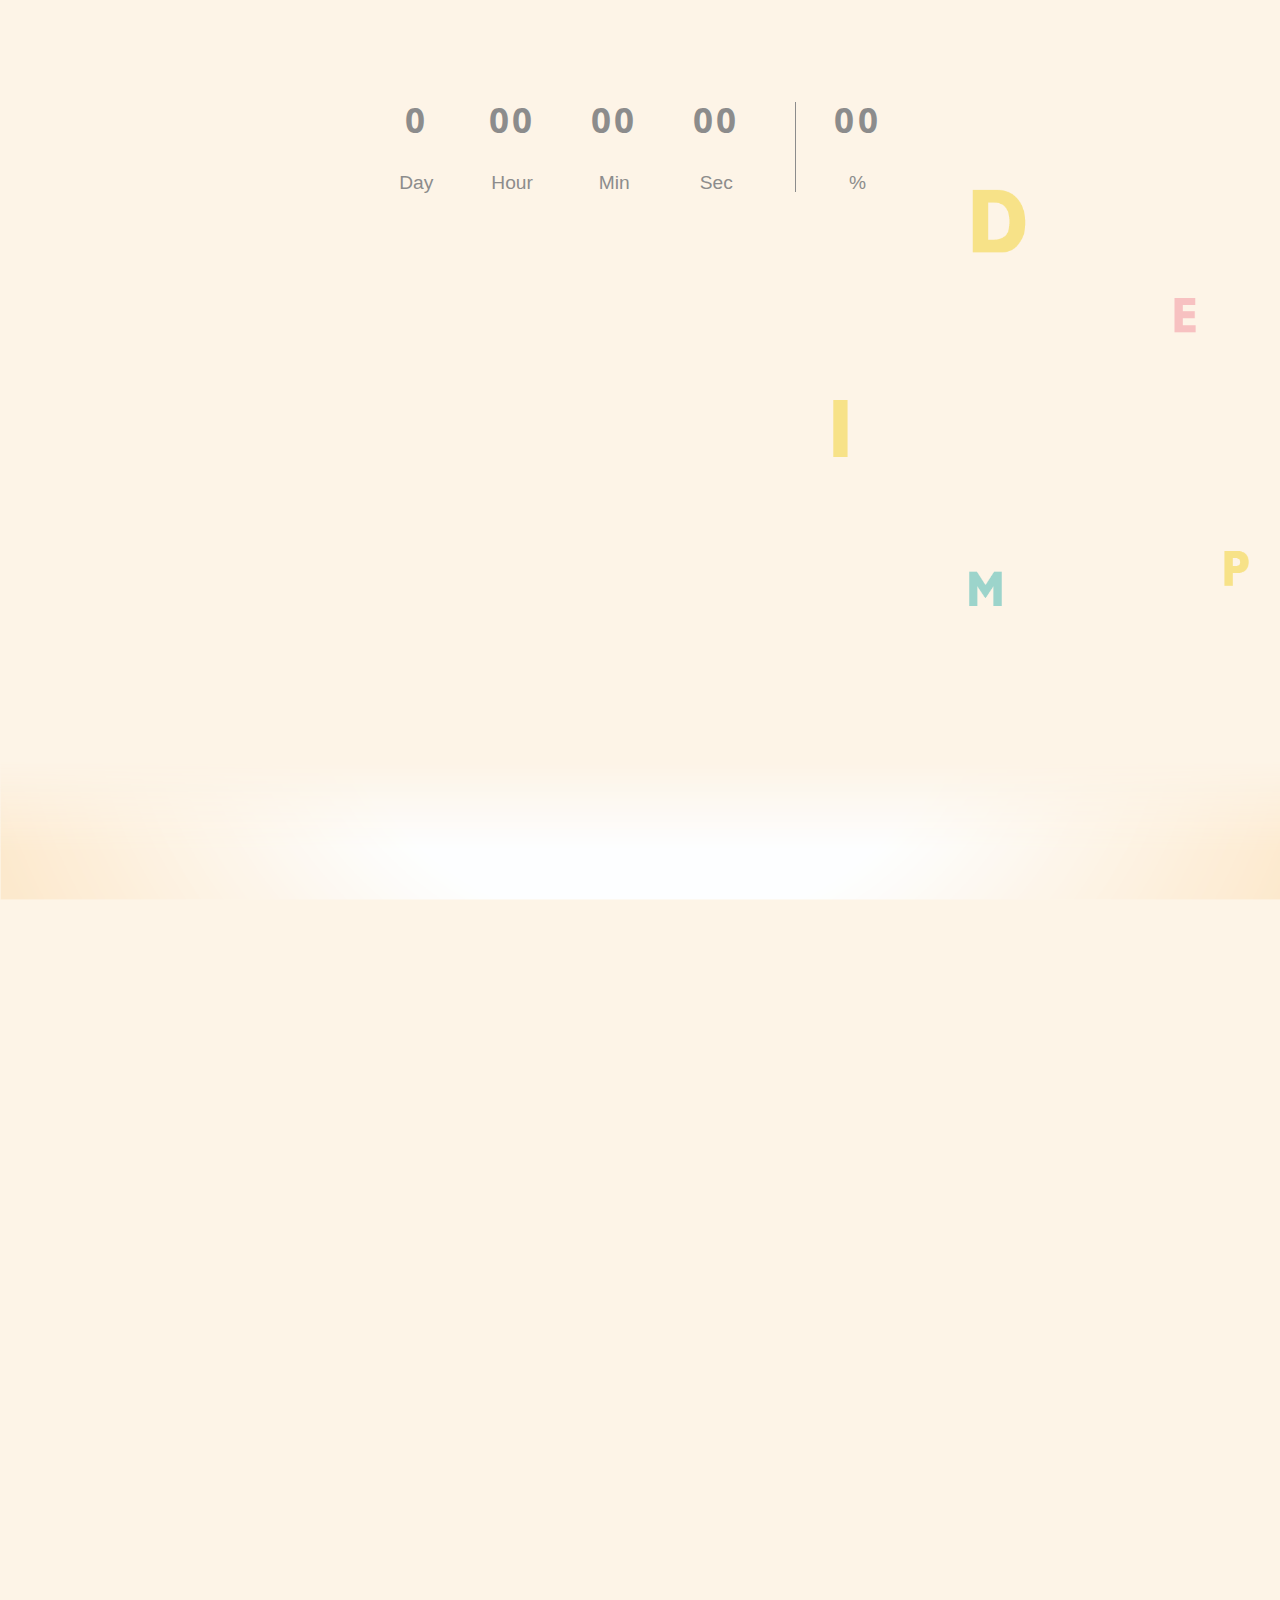
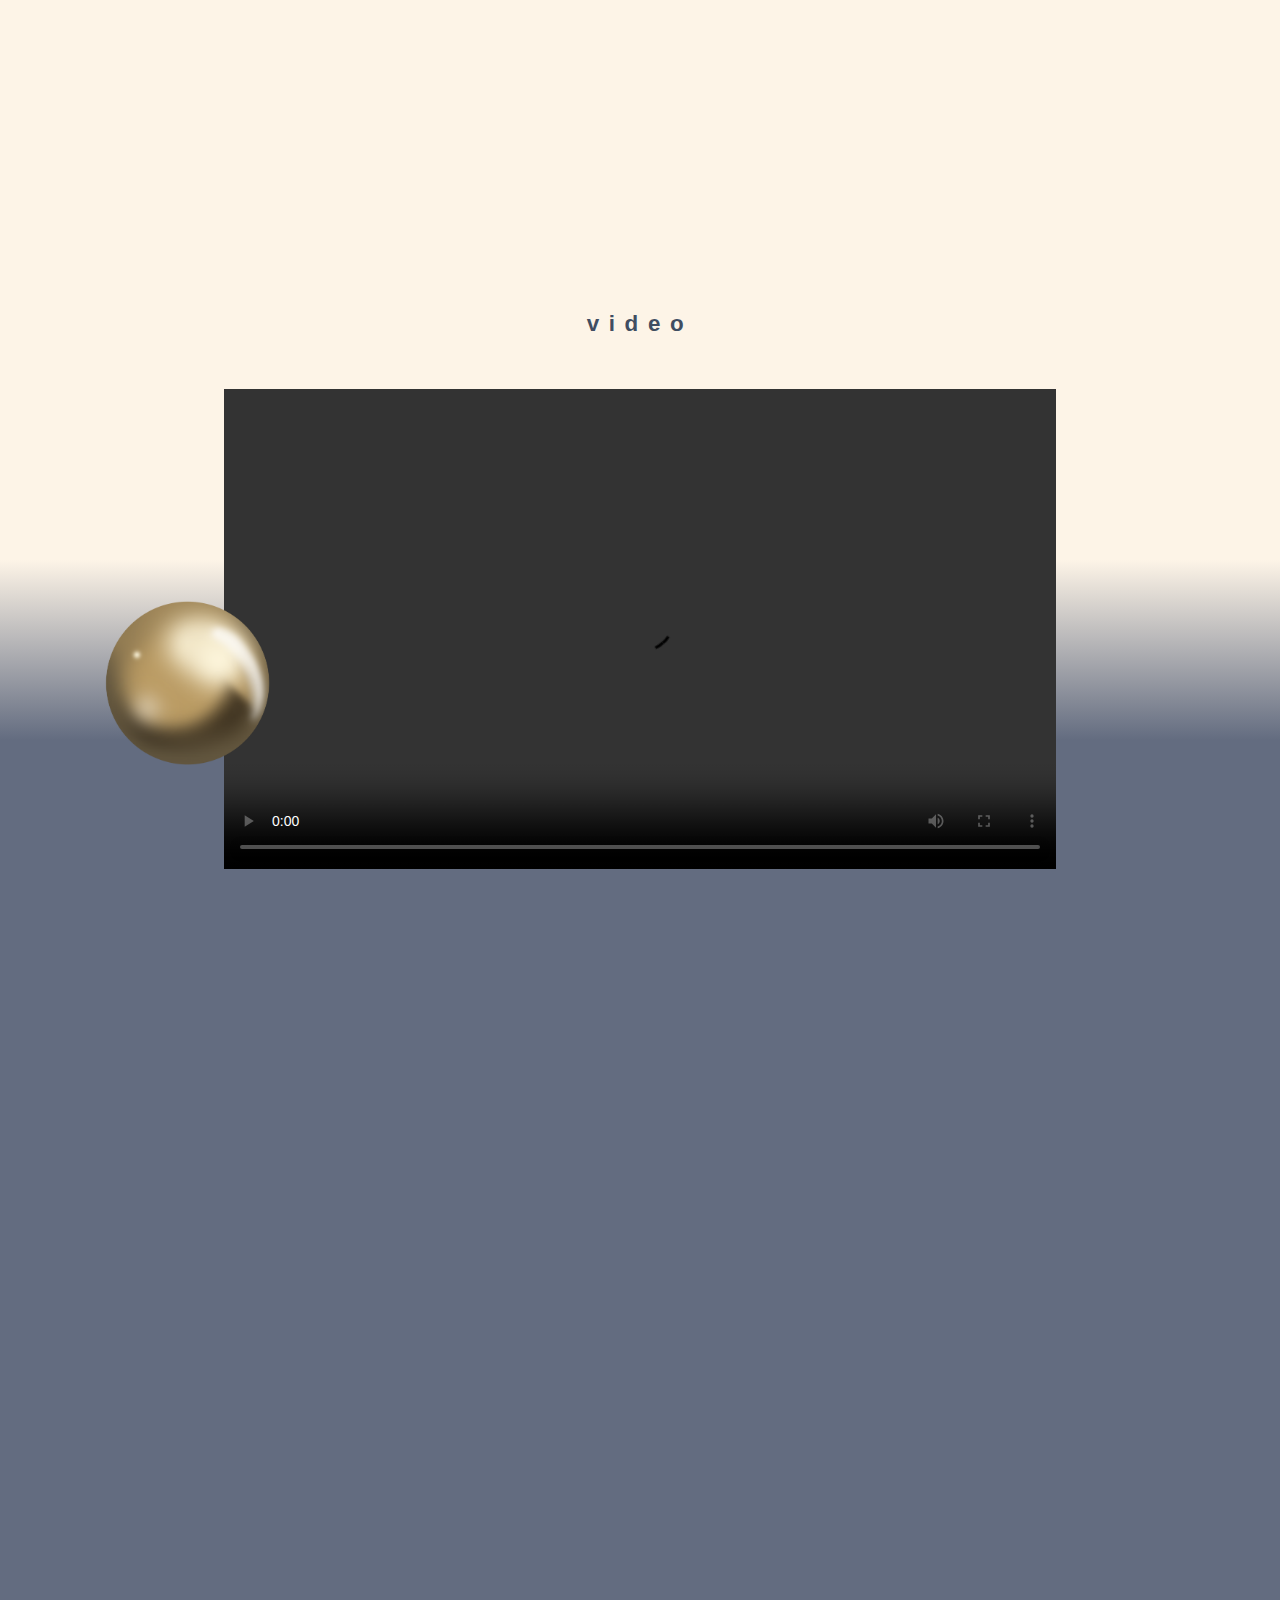
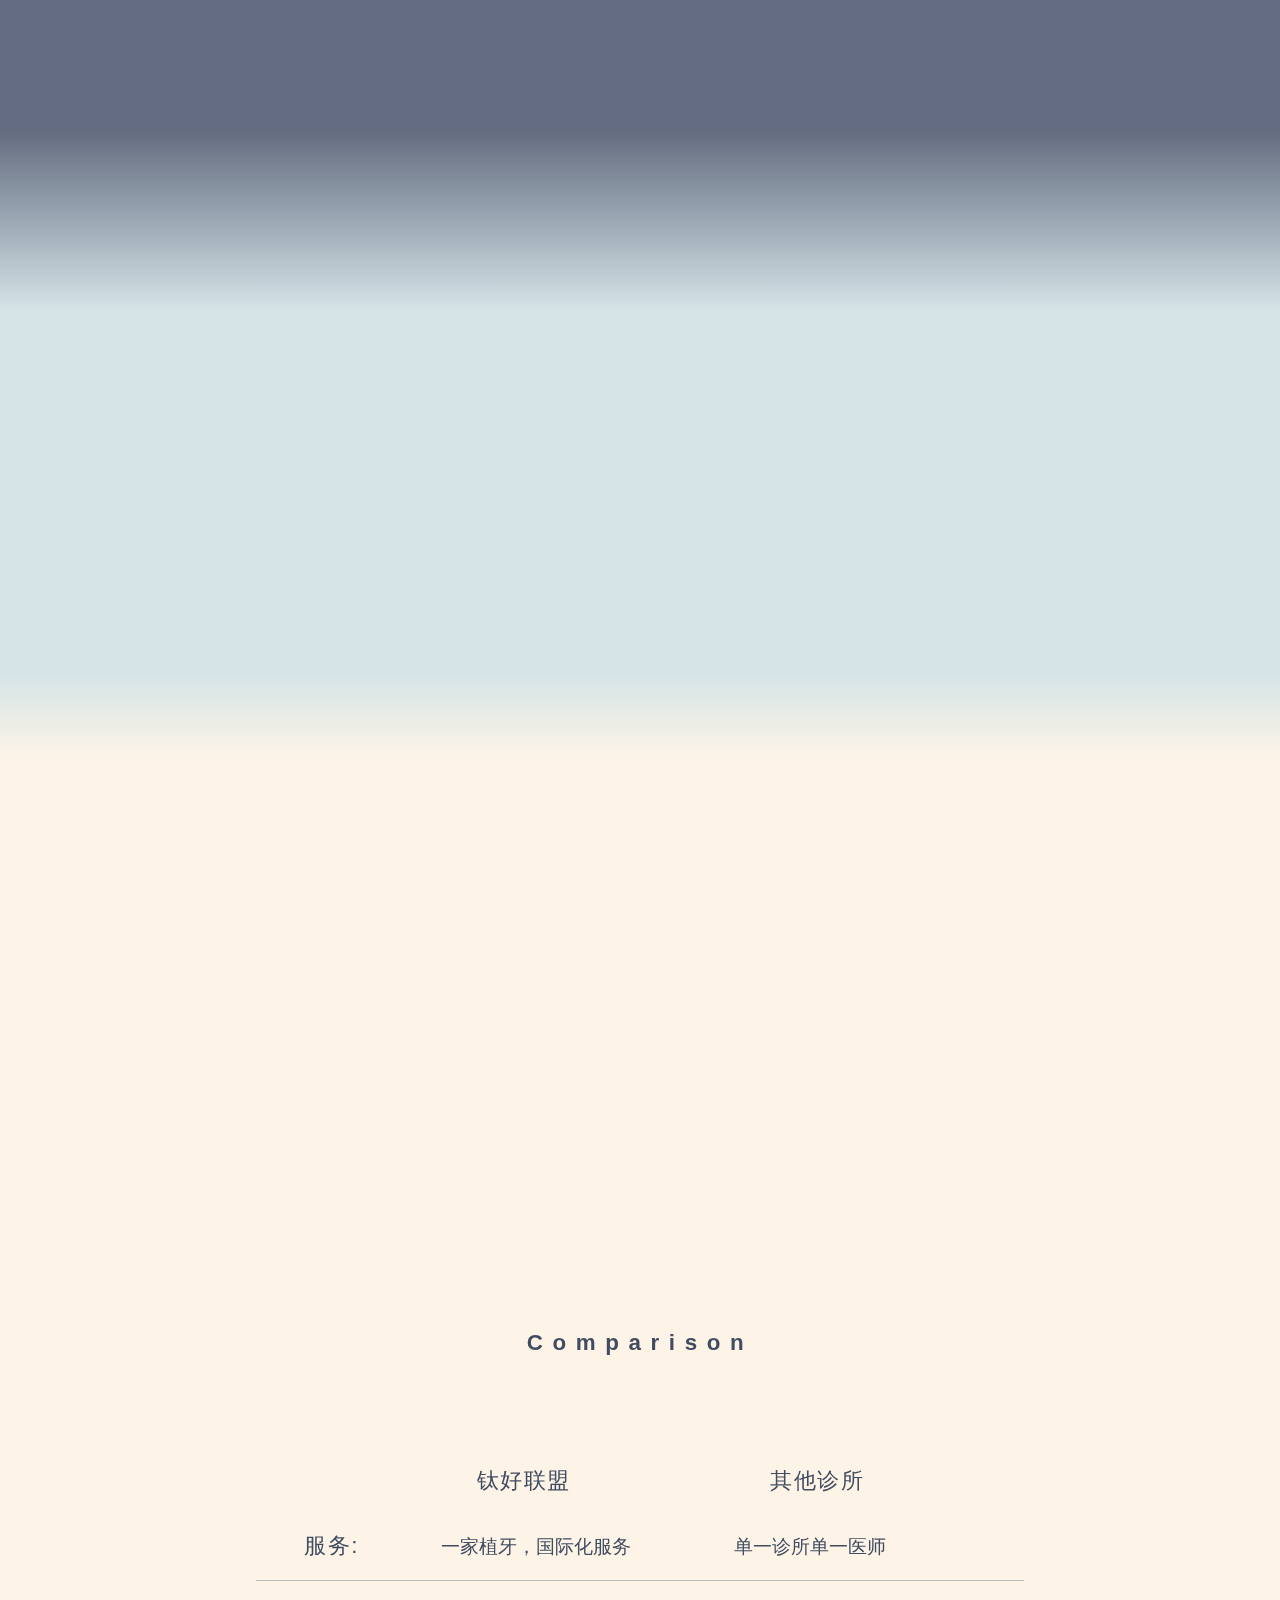
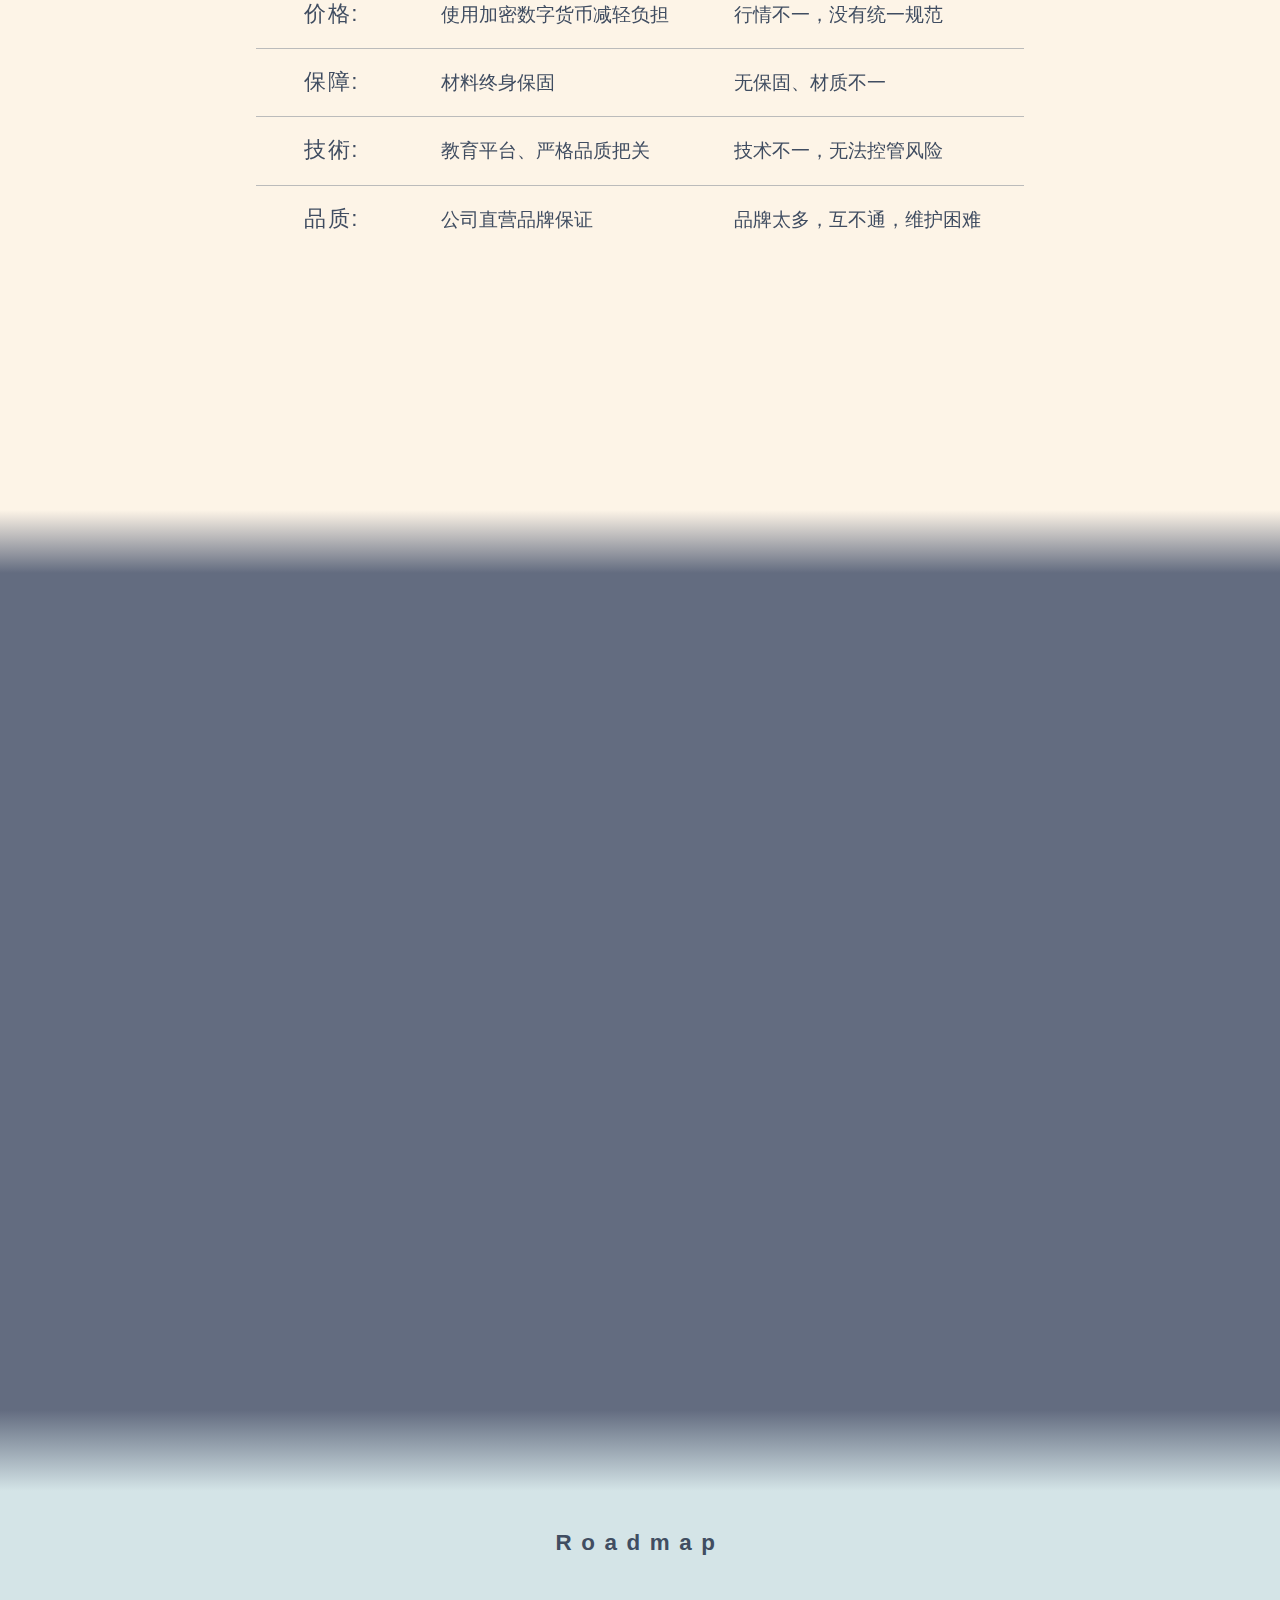
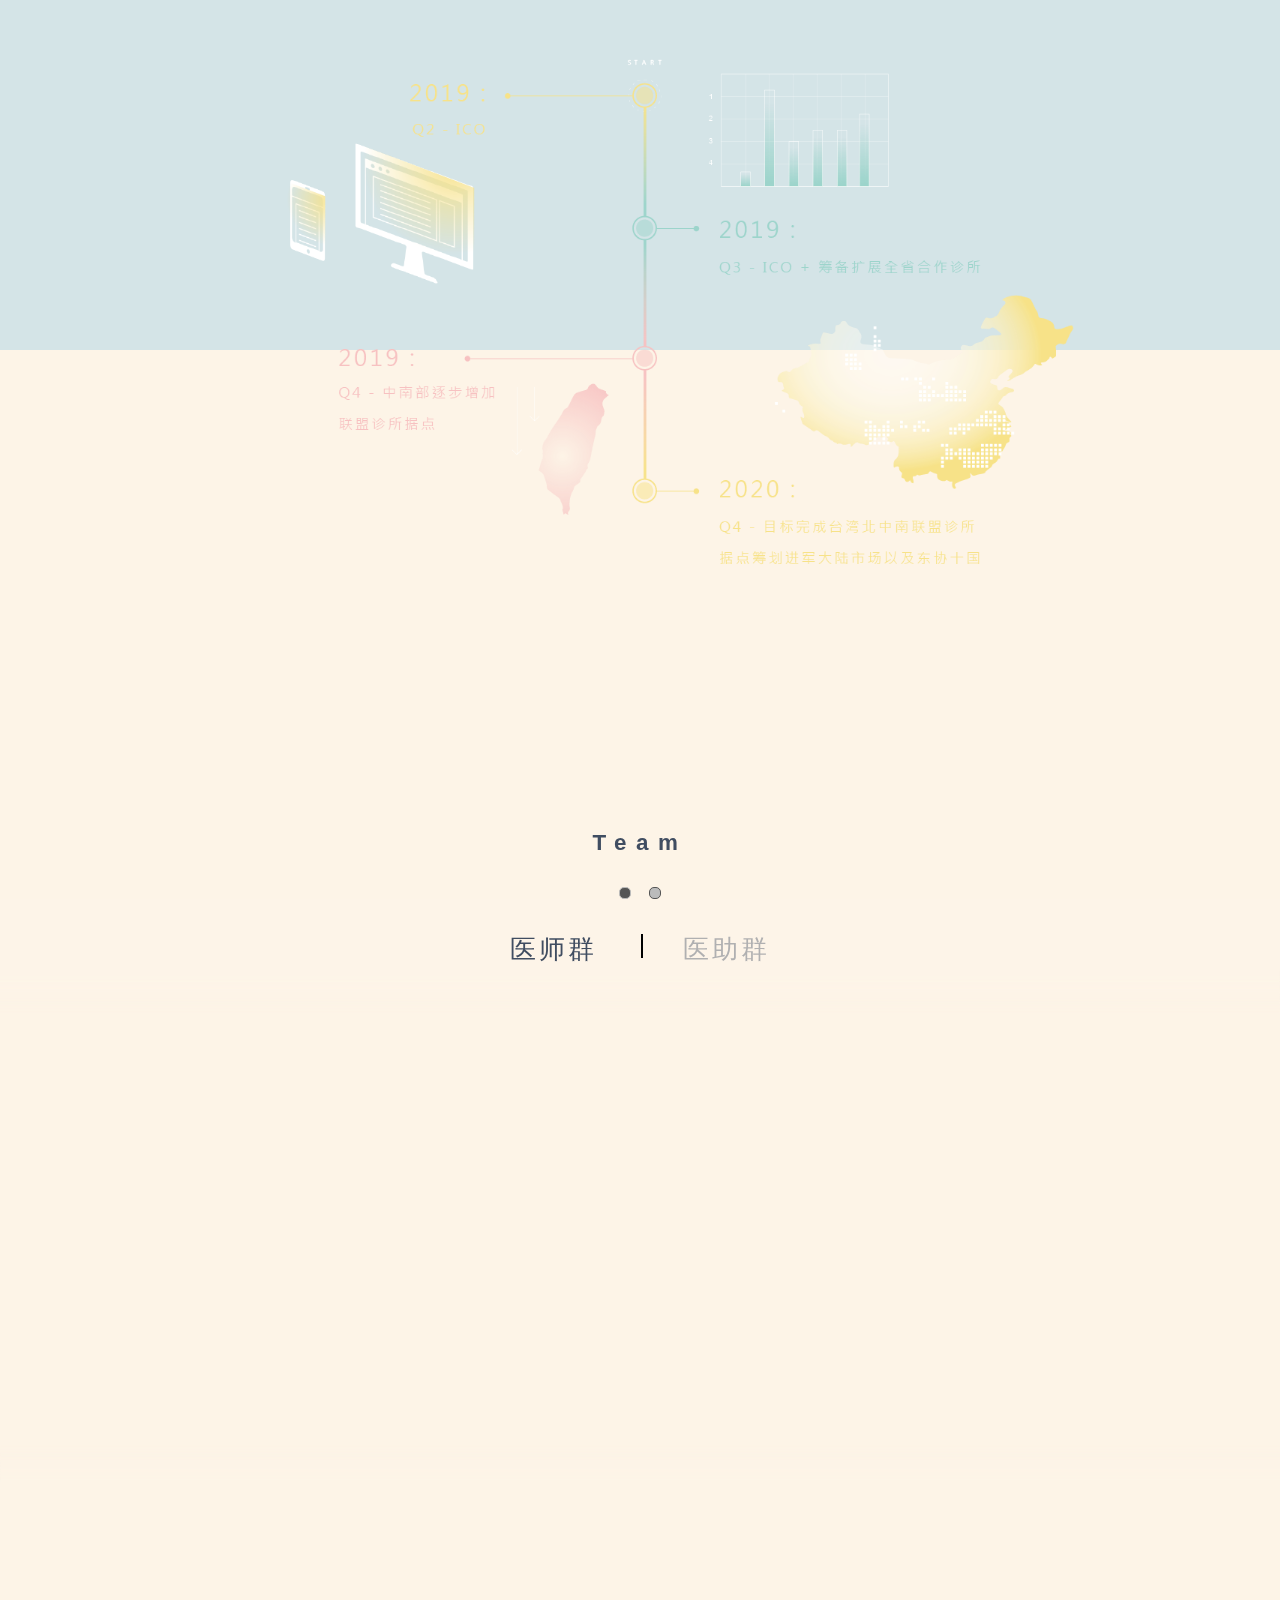
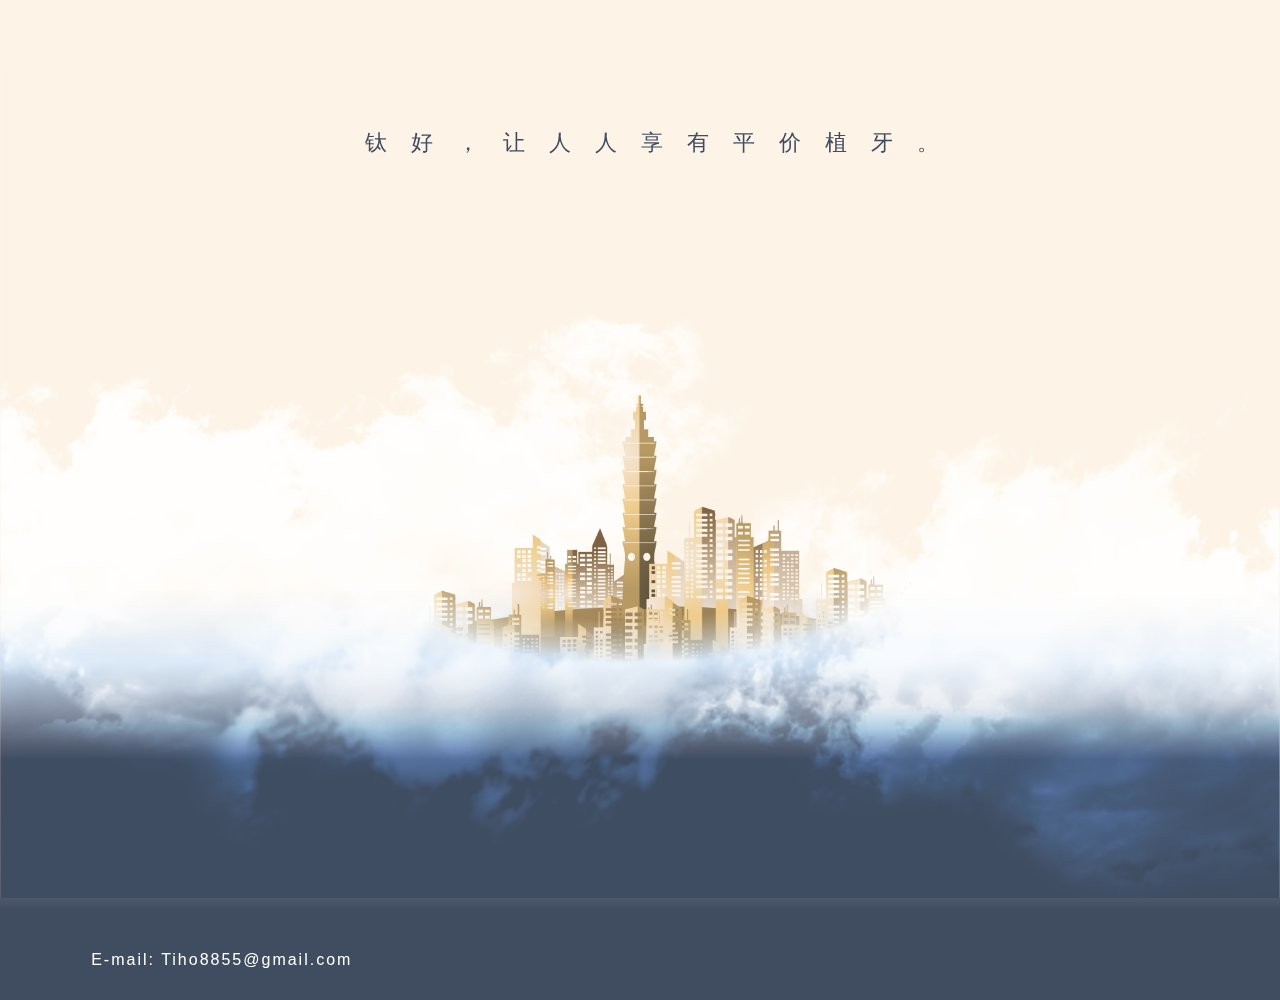
==== commit 2eb9da53: "modify nothing importan" ====
--- a/cn.html
+++ b/cn.html
@@ -1,5 +1,6 @@
 <!DOCTYPE html>
 <html lang="zh-Hans">
+
 <head>
     <meta charset="UTF-8">
     <meta name="viewport" content="width=device-width, initial-scale=1.0">
@@ -19,10 +20,11 @@
     <script src="https://code.jquery.com/jquery-3.3.1.slim.min.js" integrity="sha384-q8i/X+965DzO0rT7abK41JStQIAqVgRVzpbzo5smXKp4YfRvH+8abtTE1Pi6jizo" crossorigin="anonymous"></script>
     <script src="https://cdnjs.cloudflare.com/ajax/libs/popper.js/1.14.3/umd/popper.min.js" integrity="sha384-ZMP7rVo3mIykV+2+9J3UJ46jBk0WLaUAdn689aCwoqbBJiSnjAK/l8WvCWPIPm49" crossorigin="anonymous"></script>
     <script src="https://stackpath.bootstrapcdn.com/bootstrap/4.1.1/js/bootstrap.min.js" integrity="sha384-smHYKdLADwkXOn1EmN1qk/HfnUcbVRZyYmZ4qpPea6sjB/pTJ0euyQp0Mk8ck+5T" crossorigin="anonymous"></script> -->
-    
+
     <link rel="stylesheet" href="stylesheet/css/stylesheet.css">
     <link rel="stylesheet" href="stylesheet/css/stylesheetZh.css">
 </head>
+
 <body>
     <div class="container">
         <div class="block-fixed">
@@ -32,7 +34,7 @@
             <a href="#" class="join">
                 <img src="img/TIHO_Web_Ingredient-19.png" alt="">
                 <img src="img/joinTc.png" alt="">
-            </a> 
+            </a>
             <!-- <img src="img/block10_X.png" class="close-btn menu" alt=""> -->
             <!-- <img src="img/TIHO_Web_Ingredient-18.png" class="op0 black-btn" alt=""> -->
             <!-- <img src="img/TIHO_Web_Ingredient-20.png" class="op0 white-btn" alt=""> -->
@@ -47,7 +49,7 @@
             </div> -->
             <div class="menu">
                 <ul id="menu">
-                    <li><a href="./TIHO＿簡體白皮書1011.pdf" target="_blank">白皮书</a></li>
+                    <li><a href="./TIHO＿簡體白皮書1017.pdf" target="_blank">白皮书</a></li>
                     <li><a href="#a-video">形象片</a></li>
                     <li><a href="#a-about">关于TIHO</a></li>
                     <li><a href="#a-problem">市场观点</a></li>
@@ -56,10 +58,10 @@
                     <li><a href="#a-map">行程规划</a></li>
                     <li><a href="#a-team">团队</a></li>
                     <li class="lang">语言<br />
-                    <a href="./tc.html">TC</a>
-                    <a href="#">CN</a>
-                    <a href="./index.html">EN</a>
-                    <a href="./jp.html">JP</a></li>
+                        <a href="./tc.html">TC</a>
+                        <a href="#">CN</a>
+                        <a href="./index.html">EN</a>
+                        <a href="./jp.html">JP</a></li>
                 </ul>
             </div>
         </div>
@@ -67,15 +69,30 @@
             <img src="img/TIHO_Web_Ingredient-53.png" class="phone-appear" alt="">
             <div class="time-count">
                 <ul>
-                    <li><h4 id="day">0 </h4><br><p>Day</p> </li>
-                    <li><h4 id="hour">00 </h4><br><p>Hour</p> </li>
-                    <li><h4 id="min">00 </h4><br><p>Min</p> </li>
-                    <li><h4 id="sec">00 </h4><br><p>Sec</p> </li>
-                    <li><h4 id="percentage">00 </h4><br><p>%</p> </li>
+                    <li>
+                        <h4 id="day">0 </h4><br>
+                        <p>Day</p>
+                    </li>
+                    <li>
+                        <h4 id="hour">00 </h4><br>
+                        <p>Hour</p>
+                    </li>
+                    <li>
+                        <h4 id="min">00 </h4><br>
+                        <p>Min</p>
+                    </li>
+                    <li>
+                        <h4 id="sec">00 </h4><br>
+                        <p>Sec</p>
+                    </li>
+                    <li>
+                        <h4 id="percentage">00 </h4><br>
+                        <p>%</p>
+                    </li>
                 </ul>
             </div>
             <div class="large-img">
-            <div class="floating-word">
+                <div class="floating-word">
                     <!-- <img src="img/TIHO_Web_Ingredient-11.png" alt=""> -->
                     <img src="img/TIHO_Web_Ingredient-43.png" alt="">
                     <img src="img/TIHO_Web_Ingredient-44.png" alt="">
@@ -86,13 +103,24 @@
                     <img src="img/TIHO_Web_Ingredient-02.png" alt="">
                 </div>
                 <div class="dental-text">
-                    <span class="yellow">D</span><span class="red">E</span><span class="green">N</span><span class="green">T</span><span class="yellow">A</span><span class="red">L </span>
-                    <span class="yellow">I</span><span class="green">M</span><span class="yellow">P</span><span class="green">L</span><span class="green">A</span><span class="red">N</span><span class="red">T</span>
-                </div>
-            </div>
-            <div class="opening">
+                    <span class="yellow">D</span><span class="red">E</span><span class="green">N</span><span class="green">T</span><span
+                        class="yellow">A</span><span class="red">L </span>
+                    <span class="yellow">I</span><span class="green">M</span><span class="yellow">P</span><span class="green">L</span><span
+                        class="green">A</span><span class="red">N</span><span class="red">T</span>
+                </div>
+            </div>
+            <!-- <div class="opening">
                 <img id="opening-img" src="img/TIHO_Web_Ingredient-03.png" class="non-phone-appear" alt="">
                 <img id="opening-img-phone" src="img/TIHO_Web_Ingredient-03-1-01.png" class="phone-appear" alt="">
+                <div class="opening-word-div">
+                    <img id="opening-word" src="img/TIHO_Web_Ingredient-48.png" alt="">
+                </div>
+            </div> -->
+        </div>
+        <div class="block-top-sec">
+            <div class="opening">
+                <img id="opening-img" src="img/TIHO_Web_Ingredient-68.png" class="non-phone-appear" alt="">
+                <img id="opening-img-phone" src="img/TIHO_Web_Phone-15.png" class="phone-appear" alt="">
                 <div class="opening-word-div">
                     <img id="opening-word" src="img/TIHO_Web_Ingredient-48.png" alt="">
                 </div>
@@ -115,7 +143,8 @@
             </div>
         </div>
         <div class="about-block block" id="a-about">
-            <div class="about-block-bgi"><h4 class="title appear">About TIHO Token</h4>
+            <div class="about-block-bgi">
+                <h4 class="title appear">About TIHO Token</h4>
                 <div class="about appear">
                     <div class="about-img">
                         <img src="img/TIHO_Web_Ingredient-26.png" class="about-1 h-cursor-pointer" alt="">
@@ -156,7 +185,7 @@
                                 <li>诊所价格不一，同行开高价就要跟着开高价</li>
                             </ol>
                         </div>
-                        <div class="option-2 content-p show-content">用加密数字货币整合全省一百家诊所，一家看诊百家服务。通过加密数字货币整合材料市场端、假牙工厂技术端来达到价格平价、人人消费得起的疗程费用。预算不够者，可以透过前期投资加密数字货币，等到后期币值上涨，再到诊所用币消费，相对来说大大的节省了疗程费用！一个有实体支撑的医疗币，将币价实实在在的推高，能在实体流通的加密数字货币，将会席卷整个币圈，不但保值、还能增值、值得拥有!</div>
+                        <div class="option-2 content-p show-content">用加密数字货币整合全省一百家诊所，一家看诊百家服务。通过加密数字货币整合材料市场端、假牙工厂技术端来达到价格平价、人人消费得起的疗程费用。预算不够者，可以透过前期投资加密数字货币，等到后期币值上涨，再到诊所用币消费，相对来说大大的节省了疗程费用！一个有实体支撑的医疗币，将币价实实在在的推高，能在实体流通的加密数字货币，将会席卷整个币圈，不但保值、还能增值、值得拥有！</div>
                     </div>
                 </div>
             </div>
@@ -164,7 +193,6 @@
         <div class="compare-block block" id="a-comparison">
             <div class="compare-block-bgi">
                 <h4 class="title appear">Comparison</h4>
-                <p class="content-p non-phone-appear appear"></p>
                 <div class="compare phone-appear">
                     <div class="option-title appear">
                         <div class="option-dot">
@@ -216,7 +244,9 @@
                         </tbody>
                     </table>
                 </div>
-                <div><p class="phone-appear appear"></p></div>
+                <div>
+                    <p class="phone-appear appear"></p>
+                </div>
             </div>
         </div>
         <div class="rules-block block" id="a-rules">
@@ -246,10 +276,10 @@
                             <div class="rules-content">
                                 <div class="option-1 content-p show-content">
                                     <div>
-                                            接收币种:USDT <br />
-                                            公募:1:0.33USDT <br />
-                                            钛好币发行总量:2亿枚，永不增发。<br />
-                                            钛好币是基于ERC20标准的区块链乙太坊技术发行的去中化区块链数位资产。
+                                        接收币种:USDT <br />
+                                        公募:1:0.33USDT <br />
+                                        钛好币发行总量:2亿枚，永不增发。<br />
+                                        钛好币是基于ERC20标准的区块链乙太坊技术发行的去中化区块链数位资产。
                                     </div>
                                     <div class="d-row">
                                         <ul class="f-50">
@@ -275,7 +305,7 @@
                                 </div>
                                 <div class="option-2 content-p show-content">
                                     <div>
-                                            钛好币团队对资产的使用主要包括软硬件技术研发、商业拓展、日常营运等。钛好币资产的使用原则是:统筹安排、综合管理、精打细算、量入为出:
+                                        钛好币团队对资产的使用主要包括软硬件技术研发、商业拓展、日常营运等。钛好币资产的使用原则是:统筹安排、综合管理、精打细算、量入为出:
                                     </div>
                                     <div class="d-row">
                                         <ul class="">
@@ -293,7 +323,7 @@
                     <img src="img/TIHO_Web_Ingredient-54.png" class="overflow-rules phone-appear" alt="">
                 </div>
             </div>
-            
+
         </div>
         <div class="map-block block appear" id="a-map">
             <div class="map-block-bgi">
@@ -316,7 +346,7 @@
                         <div class="option-text">
                             <div class="option-1 h-cursor-pointer">医师群</div>
                             <div class="devided-line"></div>
-                            <div class="option-2 h-cursor-pointer op4">医护群</div>
+                            <div class="option-2 h-cursor-pointer op4">医助群</div>
                         </div>
                     </div>
                     <div class="team-content">
@@ -539,21 +569,22 @@
             </footer>
         </div>
     </div>
-    
+
     <!-- import scrollReveal -->
     <!-- <script src="https://cdnjs.cloudflare.com/ajax/libs/scrollReveal.js/3.3.6/scrollreveal.min.js"></script> -->
-    
+
     <!-- import jquery -->
     <script src="script/jquery-3.3.1.min.js"></script>
-    
+
     <!-- import skrollr -->
     <!-- <script src="script/skrollr.min.js"></script> -->
-    
+
     <!-- <script src="script/jquery.parallax-1.1.3.js"></script> -->
     <!-- <script src="script/jquery.localscroll-1.2.7-min.js"></script> -->
     <!-- <script src="script/jquery.scrollTo-1.4.2-min.js"></script> -->
     <script src="script/myscript.js"></script>
     <script src="script/myscriptCn.js"></script>
-    <script src="https://piiterliao.github.io/countdown/countdown.js"></script>
+    <!-- <script src="https://piiterliao.github.io/countdown/countdown.js"></script> -->
 </body>
+
 </html>--- a/stylesheet/css/stylesheet.css
+++ b/stylesheet/css/stylesheet.css
@@ -1,3 +1,3 @@
-﻿@import url("https://fonts.googleapis.com/css?family=Open+Sans+Condensed:300");.video-block-bgi,.about-block-bgi,.question-block-bgi,.compare-block-bgi,.rules-block-bgi,.map-block-bgi{content:"";position:absolute;top:0;left:0;width:100%;height:100%;background-repeat:no-repeat;background-size:cover}html,body,div,span,applet,object,iframe,h1,h2,h3,h4,h5,h6,p,blockquote,pre,a,abbr,acronym,address,big,cite,code,del,dfn,em,img,ins,kbd,q,s,samp,small,strike,strong,sub,sup,tt,var,b,u,i,center,dl,dt,dd,ol,ul,li,fieldset,form,label,legend,table,caption,tbody,tfoot,thead,tr,th,td,article,aside,canvas,details,embed,figure,figcaption,footer,header,hgroup,menu,nav,output,ruby,section,summary,time,mark,audio,video{margin:0;padding:0;border:0;font-size:100%;vertical-align:baseline}article,aside,details,figcaption,figure,footer,header,hgroup,menu,nav,section{display:block}body{line-height:1}ul{list-style:none;list-style-type:none}blockquote,q{quotes:none}blockquote:before,blockquote:after,q:before,q:after{content:'';content:none}table{border-collapse:collapse;border-spacing:0}*{font-family:'微軟正黑體', sans-serif;font-feature-settings:"liga" 0}body{background-color:#fff}a:focus{outline:none}a:visited,a:link{text-decoration:none;color:#000}.h-cursor-pointer:hover{cursor:pointer}.text-shadow{text-shadow:2px 2px 2px rgba(0,0,0,0.3)}.drop-shadow{-webkit-filter:drop-shadow(2px 2px 4px rgba(0,0,0,0.3));filter:drop-shadow(2px 2px 4px rgba(0,0,0,0.3))}.phone-appear{display:none}.op0{opacity:0}.op4{opacity:0.4}html,body{overflow-y:scroll}.container{background-color:#FDF4E7;max-width:1680px;margin:0 auto}.block-fixed{position:fixed;max-width:1680px;z-index:99}.block-fixed>img:first-child{margin:10%;width:180px}.block-fixed>img:nth-child(2),.block-fixed>img:nth-child(3),.block-fixed>img.close-btn{width:50px;position:absolute;left:92vw;margin:2%;top:20%}#menu{display:none}.menu ul{top:0;left:75vw;width:25vw;position:absolute;background-color:#fff;height:100vh;text-align:center}.menu li{padding:5vh 0 2.5vh}.lang{border-top:1px solid #000;margin-top:6vh;line-height:4vh}.lang a{opacity:0.4;padding:0 .5vw}.join{position:absolute;top:91vh;opacity:0;left:50vw;-webkit-transform:translateX(-50%);-ms-transform:translateX(-50%);transform:translateX(-50%)}.join img:first-child{left:50%;position:relative;-webkit-transform:translateX(-50%);-ms-transform:translateX(-50%);transform:translateX(-50%);top:-15px;-webkit-animation:float5 4s 0s infinite both;animation:float5 4s 0s infinite both}.join img:nth-child(2){-webkit-animation:lighterShowing 4s 0s infinite both;animation:lighterShowing 4s 0s infinite both}.block-fixed-right{position:absolute;right:3%}.block-fixed-right span{opacity:0;color:#8c8c8c}.page-mark{border-left:4px solid #fff;padding-left:8px;color:#fff;font-size:1.4rem;margin-bottom:1.2rem}.block-top{background-image:url(../../img/TIHO_Web_Ingredient-47.png);background-size:100%;background-repeat:no-repeat;text-align:center;height:200vh;position:relative}.time-count ul>li{display:inline-block;margin:8% 2% 2%;font-size:2.2rem;text-align:center;color:#8c8c8c}.time-count ul>li:last-child{padding-left:3%;border-left:1px solid #8c8c8c}.time-count h4{letter-spacing:.2rem;font-family:'Open Sans Condensed', sans-serif}.time-count p{font-size:1.2rem;font-weight:100}.large-img{position:relative}.large-img .floating-word{background-repeat:no-repeat;background-size:70%;background-position-x:center;height:1600px}.large-img .floating-word img{left:50%;width:100%;top:-15%}.large-img .floating-word img:nth-child(1){-webkit-animation:float1 9s 0s infinite both;animation:float1 9s 0s infinite both}.large-img .floating-word img:nth-child(2){-webkit-animation:float2 7s 0s infinite both;animation:float2 7s 0s infinite both}.large-img .floating-word img:nth-child(3){-webkit-animation:float2 8s 0s infinite both;animation:float2 8s 0s infinite both}.large-img .floating-word img:nth-child(4){-webkit-animation:float1 6s 0s infinite both;animation:float1 6s 0s infinite both}.large-img img{position:absolute}.large-img .ingredient img{left:50%;width:100%;max-width:1680px;bottom:0%;height:20%;position:fixed;-webkit-transform:translateX(-50%);-ms-transform:translateX(-50%);transform:translateX(-50%)}.dental-text{position:absolute;top:28%;right:11%;letter-spacing:1.8rem;font-size:2.2rem;font-weight:900;opacity:0}.yellow{color:#FFE888}.green{color:#9BE7D8}.red{color:#FFC5C5}.opening{width:100%;position:absolute;height:50vh;bottom:0}.opening>img{width:100%;left:0;top:0;position:absolute}.opening h2{position:fixed;top:50%;right:50%;font-size:1.8rem;border-bottom:1px solid #000;opacity:0.2}.block{text-align:center;max-width:1680px;height:100vh}.video-block{background:-webkit-gradient(linear, left top, left bottom, color-stop(40%, #FDF4E7), color-stop(60%, #636C80));background:-webkit-linear-gradient(top, #FDF4E7 40%, #636C80 60%);background:linear-gradient(180deg, #FDF4E7 40%, #636C80 60%);position:relative}.video-block-bgi{background-image:url(../../img/TIHO_Web_Ingredient-49.png)}.video-block h4.title{margin-bottom:15vh}.opening-word-div{position:fixed;top:50%;left:50%;width:80%;max-width:1344px;-webkit-transform:translateX(-47%);-ms-transform:translateX(-47%);transform:translateX(-47%)}.opening-word-div img{opacity:0;width:100%}h4.title{font-size:1.4rem;letter-spacing:.6rem;padding-top:2rem;margin-bottom:4rem}.appear{position:relative}iframe,video{width:65%;height:500px;pointer-events:none}.video-file img{position:absolute}.video-file img:nth-of-type(1){bottom:15%;left:2%;width:25%;-webkit-animation:float4 9s 0s infinite both;animation:float4 9s 0s infinite both}.video-file img:nth-of-type(2){top:12%;-webkit-animation:float3 7s 0s infinite both;animation:float3 7s 0s infinite both}.about-block{position:relative;background:-webkit-gradient(linear, left top, left bottom, color-stop(70%, #636C80), color-stop(90%, #D4E4E7));background:-webkit-linear-gradient(top, #636C80 70%, #D4E4E7 90%);background:linear-gradient(180deg, #636C80 70%, #D4E4E7 90%)}.about-block-bgi{opacity:0;background-image:url(../../img/TIHO_Web_Ingredient-04.png)}.about-block>img:first-child{position:absolute;left:0;top:10%;width:80%}.about-block h4{padding-top:4rem}.about{background-image:url(../../img/TIHO_Web_Ingredient-05.png);background-size:cover;width:80%;padding:4%;color:#fff;margin:0 auto}.about-img img{width:10%;padding:4% 2%}.about-text{padding:2%}.about-text h3{font-size:2.7rem;margin-bottom:2rem}.about-text span{border-bottom:3px solid #fff;padding-bottom:1.2rem}.content-p{padding-top:2rem;font-size:1.2rem}.question-block{position:relative;background:-webkit-gradient(linear, left top, left bottom, color-stop(30%, #D4E4E7), color-stop(40%, #FDF4E7));background:-webkit-linear-gradient(top, #D4E4E7 30%, #FDF4E7 40%);background:linear-gradient(180deg, #D4E4E7 30%, #FDF4E7 40%)}.question-block-bgi{opacity:0;background-image:url(../../img/TIHO_Web_Ingredient-50.png)}.question-block h4{padding-top:3rem;margin-bottom:3rem}.opt-dot{display:inline-block;height:10px;width:10px;border-radius:5px;border:1px solid #555555;background-color:#bbbbbb;margin:0 .4rem}.opt-dot:hover{cursor:pointer}.opt-dot#question-1,.opt-dot#compare-1,.opt-dot#rules-1,.opt-dot#team-1{border-color:#bbb;background-color:#555}.option-text{margin-top:2rem;margin-bottom:1rem;letter-spacing:0.2rem}.option-text>div{display:inline-block;font-size:1.6rem;padding:0 2rem}.option-text .devided-line{border-right:2px solid #000;padding:2px;height:20px}.question .option-text .option-1{margin-left:1rem}.question-content{text-align:center}.question-content>div{margin:0 auto;max-width:50%}.question-content ol{list-style:inside decimal}.question-content li{margin-bottom:.5rem}.question-content .option-2{display:none}.question-content .content-p{line-height:1.5rem;letter-spacing:1px;text-align:left}.compare-block{background:-webkit-gradient(linear, left top, left bottom, color-stop(60%, #FDF4E7), color-stop(80%, #636C80));background:-webkit-linear-gradient(top, #FDF4E7 60%, #636C80 80%);background:linear-gradient(180deg, #FDF4E7 60%, #636C80 80%)}.compare-block-bgi{background-color:#FDF4E7;position:initial}.compare-block img{width:100%;max-width:1680px;position:absolute;height:35%;left:0;top:-12%}.compare-block h4{margin-bottom:2rem;position:relative;z-index:1}.compare-block p{position:relative;z-index:1}.compare-table{width:-webkit-fit-content;width:-moz-fit-content;width:fit-content;margin:6rem auto 0rem;text-align:left}.compare-table table{width:80%;margin:0 auto}thead th{padding:12px}th{font-size:1.4rem;letter-spacing:0.1rem;font-weight:500}tbody tr{border-bottom:1px solid #bbb}tbody tr:last-child{border:none}tbody th{padding-right:48px}tbody td{font-size:1.2rem;padding:24px 0px 24px 12px}.rules-block{color:#fff;position:relative;background:-webkit-gradient(linear, left top, left bottom, color-stop(85%, #636C80), color-stop(99%, #D4E4E7));background:-webkit-linear-gradient(top, #636C80 85%, #D4E4E7 99%);background:linear-gradient(180deg, #636C80 85%, #D4E4E7 99%)}.rules-block-bgi{padding-top:2rem;background-image:url(../../img/TIHO_Web_Ingredient-10.png);opacity:0}.rules-block-bgi>img{position:absolute;-webkit-transform:translateX(-50%);-ms-transform:translateX(-50%);transform:translateX(-50%)}.rules-block-bgi>img:first-child{width:85%;left:50%;opacity:.2;top:-20%}.rules-block-bgi>img:nth-child(2){width:0%;top:-20%}.rules-block-bgi>img:nth-child(3){width:100%;top:-20%;opacity:.8;z-index:2}.rules-block h4{margin-top:5vh}.rules-block .option-text{width:98%}.rules-block .devided-line{border-color:#fff}.rules-block img.option-2{display:none}.d-row{display:-webkit-box;display:-webkit-flex;display:-ms-flexbox;display:flex;-webkit-box-orient:horizontal;-webkit-box-direction:normal;-webkit-flex-direction:row;-ms-flex-direction:row;flex-direction:row}.f-40{-webkit-box-flex:40;-webkit-flex:40;-ms-flex:40;flex:40}.f-50{-webkit-box-flex:50;-webkit-flex:50;-ms-flex:50;flex:50}.f-60{-webkit-box-flex:60;-webkit-flex:60;-ms-flex:60;flex:60}.pie-chart{text-align:left;position:relative}.pie-chart img{width:85%;padding-left:6rem;padding-top:20px}.rules .option-text .option-1{margin-left:3rem}.rules-content>div{margin:0 auto;width:70%;line-height:2.2rem;letter-spacing:1px;text-align:left;padding-top:20px;padding-bottom:20px;position:relative}.rules-content .option-1>div:first-child,.rules-content .option-2>div:first-child{border-bottom:1px solid #fff;padding-bottom:20px}.rules-content .option-2{display:none}.rules-content .content-p div:nth-child(2){padding-top:20px}.pub-sale{border:1px solid #fff;border-radius:30px;position:absolute;width:-webkit-fit-content;width:-moz-fit-content;width:fit-content;padding:2.5px 6px;top:18px;right:0}.pub-sale>img{vertical-align:middle;margin-right:8px;width:28px}.pub-sale-card{display:none;opacity:0;position:fixed;top:0;left:0;height:100%;width:100%;background-color:rgba(0,0,0,0.322)}.pub-sale-card-inner{top:50%;left:50%;-webkit-transform:translate(-50%, -50%);-ms-transform:translate(-50%, -50%);transform:translate(-50%, -50%);position:absolute;height:25vh;width:55vw;background-color:#fff;color:#000;text-align:center}.pub-sale-card-inner h5{margin-top:8vh}.pub-sale-card-inner>img{width:24px;position:absolute;top:12px;right:12px}.overflow-rules{position:absolute;width:100%;bottom:0px;height:50vh;left:0}.map-block{background:-webkit-gradient(linear, left top, left bottom, color-stop(50%, #D4E4E7), color-stop(50%, #FDF4E7));background:-webkit-linear-gradient(top, #D4E4E7 50%, #FDF4E7 50%);background:linear-gradient(180deg, #D4E4E7 50%, #FDF4E7 50%)}.map-bgi{width:85%;margin:auto;background-image:url(../../img/TIHO_Web_Ingredient-33.png);background-repeat:no-repeat;background-size:contain;background-position-x:50%;text-align:center}.map-bgi img{-webkit-transform:scale(0.85);-ms-transform:scale(0.85);transform:scale(0.85);position:relative;left:2%}.team-block h4{margin-bottom:2rem}.team-block .option-title{z-index:2;position:relative}.team-block .option-text{margin-bottom:0}.team-block .option-text .option-1{padding-left:0rem}.team-block .team-content{position:relative}.team-block .team-content .content-p{width:80%;margin:auto;height:480px;overflow-y:scroll;padding-top:5vh;margin-top:1.6rem;text-align:center}.team-block .team-content .option-2{display:none}.team-block .team-content>img{position:absolute;height:180px;width:100%;-webkit-transform:translateX(-50%);-ms-transform:translateX(-50%);transform:translateX(-50%)}.team-block .team-content>img:nth-of-type(1){top:-10vh;z-index:1}.team-block .team-content>img:nth-of-type(2){bottom:-5vh}.team-block .thum{width:12%;margin:12px;display:-webkit-inline-box;display:-webkit-inline-flex;display:-ms-inline-flexbox;display:inline-flex;-webkit-box-orient:vertical;-webkit-box-direction:normal;-webkit-flex-direction:column;-ms-flex-direction:column;flex-direction:column}.team-block .thum img{width:100%;-webkit-filter:sepia(40%);filter:sepia(40%)}.team-block .thum p{font-size:14px}.team-block .empty-height{height:100px}.bottom-block{position:relative;background:-webkit-gradient(linear, left top, left bottom, color-stop(70%, #FDF4E7), color-stop(90%, #404D61));background:-webkit-linear-gradient(top, #FDF4E7 70%, #404D61 90%);background:linear-gradient(180deg, #FDF4E7 70%, #404D61 90%)}.bottom-block>div h4{letter-spacing:1px;width:70%;margin:0 auto;position:relative}.bottom-block>div>img{width:100%;margin-top:-7%}footer{position:absolute;bottom:2rem;color:#fff;width:100%}footer>div{-webkit-box-pack:justify;-webkit-justify-content:space-between;-ms-flex-pack:justify;justify-content:space-between;margin:0 4%}.email{letter-spacing:2px;margin:auto 0}.email img{vertical-align:middle;width:30px;padding:0 20px}.icon img{width:48px;margin-left:20px}@media (min-width: 1680px){.block-fixed img:nth-child(2),.block-fixed img:nth-child(3){left:1580px}.block-top{background-size:1680px}iframe,video{height:600px}.question-block{background-position-y:105%}.rules-block{padding-bottom:16rem}.rules-block>img:nth-child(2){top:-37%;height:40%}.team-block .team-content .content-p{width:75%}}@media (max-width: 1280px){iframe,video{height:480px}.rules-block>img:nth-child(2){top:-55%}.map-bgi img{-webkit-transform:scale(0.75);-ms-transform:scale(0.75);transform:scale(0.75);position:relative;left:-2%;bottom:45px}}@media (max-width: 1024px){.rules-block>img:nth-child(2){top:-39%}}@media (max-width: 768px){.phone-appear{display:initial}.non-phone-appear{display:none}.block-fixed>img:nth-child(2),.block-fixed img:nth-child(3){left:86vw;width:30px;margin-top:20px}.menu ul{width:80vw;left:20vw}.menu li{padding-top:4.5vh}.lang{margin-top:3vh}.join{top:91vh}.join img:first-child{width:14px}.join img:nth-child(2){width:225px}.block-top{background-image:url(../../img/TIHO_Web_Ingredient-52.png);background-size:120%;background-position-x:center}.block-top>img{margin-top:5rem;width:25%}.dental-text{top:15%;right:5%;letter-spacing:0.2rem;font-size:1.2rem;font-weight:500}.large-img .floating-word{height:1200px}.large-img .floating-word img{top:2%}.time-count ul>li{font-size:2rem;margin:18% 3% 2%}.time-count ul>li:last-child{padding-left:6%}.time-count p{font-size:0.8rem}.video-opening{height:120px}.video-opening img{top:-100%}.video{padding-bottom:360px;background-size:cover}h4.title{font-size:1rem;font-weight:400;letter-spacing:3px;padding-top:32px;margin-bottom:20px}.video-block h4.title{margin-bottom:20px}iframe,video{height:175px;width:85%;position:relative;top:120px}.video-file img:nth-of-type(1){bottom:-155%;width:55%;left:10%}.video-file img:nth-of-type(2){left:80%;width:15%}.about{width:72%}.about-img{width:70%;margin:auto}.about-img img{width:40%}.about-text{padding:8px}.about-text h3{font-size:17px;font-weight:400;margin-bottom:28px}.about-text p{letter-spacing:0;line-height:0.9rem;font-size:12px}.content-p{font-size:14px;letter-spacing:1px;text-align:left;line-height:1.1rem;padding-top:1vh}.option-text{margin-top:.9rem;margin-bottom:.9rem}.option-text>div{font-size:16px;letter-spacing:0px;padding:0 12px}.option-text .devided-line{height:8px}.question-block-bgi{background-image:url(../../img/TIHO_Web_Ingredient-54-3.png)}.question-content>div{max-width:80%}.question-content .content-p{line-height:1.1rem}.question-content .content-p.option-1{margin-right:12px}.question-content ol{list-style-position:outside}.question-content li{margin-bottom:.5vh;line-height:.9rem}.question-content .option-2{height:50vh;overflow-y:scroll}.compare-block{z-index:1}.compare-block .phone-appear{position:relative;z-index:1}.compare-block .option-text{letter-spacing:1px;text-align:left}.compare-block .option-text>div{font-size:13px}.compare-block .option-text>div:first-child{padding-right:0;padding-left:2px}.compare-block-bgi>div:last-child{width:75%;margin:auto;text-align:left}.compare-table{position:relative;z-index:1;width:100%;margin:0px auto;text-align:left}.compare-table .option-2{display:none}.compare-table th{padding-right:24px;font-size:14px;letter-spacing:.9px;font-weight:400}.compare-table td{font-size:12px;padding:20px 8px 10px 0px;opacity:0.8;font-weight:300}.rules-block{padding-top:0;padding-bottom:0}.rules-block-bgi{background-image:url(../../img/TIHO_Web_Phone-13.png)}.rules-block>img:nth-child(2){top:-140px;height:150px;z-index:1}.rules-block>img:nth-child(3){opacity:0.2;z-index:1;top:-12%;width:100vw}.rules-block .d-sm-col-reverse{-webkit-box-orient:vertical;-webkit-box-direction:reverse;-webkit-flex-direction:column-reverse;-ms-flex-direction:column-reverse;flex-direction:column-reverse}.rules-block .f-sm-100{-webkit-box-flex:100;-webkit-flex:100;-ms-flex:100;flex:100}.rules-block .option-text{margin-top:2vh;width:100%;text-align:left}.rules-block .option-text>div:first-child{padding-left:20px;padding-right:2px;margin-left:0}.rules-block .option-text>div:nth-child(3){padding-left:2px}.rules-block .option-title+div{height:75vh;overflow-y:scroll}.rules-block li{margin-bottom:12px}.rules-block li.phone-appear{display:block}.rules-content .content-p{line-height:1rem;width:80%;letter-spacing:1px}.pub-sale{padding:1px 2px;font-size:12px;letter-spacing:0px}.pub-sale img{width:14px;margin-right:4px}.pub-sale-card-inner{width:85vw;padding:0 4px}.pub-sale-card-inner h5{margin-bottom:12px;margin-top:4vh}.pie-chart img{width:75%;padding-left:3rem;padding-top:0}.pie-chart img:nth-child(3){left:10%}.map-bgi{background-image:url(../../img/TIHO_Web_Ingredient-54-phone.png);background-size:150%;width:100%}.map-bgi img{-webkit-transform:scale(1);-ms-transform:scale(1);transform:scale(1);width:90%;top:45px;margin-bottom:150px}.team .thum{width:25%;display:inline-block;margin:6px}.team-block .team-content .content-p{height:70vh}.team-block .team-content>img{height:70px}.team-block .team-content>img:nth-of-type(1){top:-5vh}.bottom-block>div>img{margin-top:17vh}.bottom-block>div h4{width:100%;margin:8vh auto;position:absolute;padding-top:0}footer{background-color:#404D61;padding-bottom:20px}.d-sm-col{-webkit-box-orient:vertical;-webkit-box-direction:normal;-webkit-flex-direction:column;-ms-flex-direction:column;flex-direction:column}.email{margin-bottom:24px}.email p{font-size:14px}.email img{width:24px}.icon img{width:36px}}@media (max-width: 900px) and (min-width: 600px){.join{top:94vh}.block-top{background-position-y:250%}.block-top>img{width:20%}.dental-text{top:30%;letter-spacing:0.6rem;font-size:1.6rem}iframe,video{height:360px}.question-block-bgi{background-image:url(../../img/TIHO_Web_Ingredient-50.png)}.question-content .content-p.option-1,.question-content .content-p.option-2{max-width:63%}.map-bgi{background-size:contain;width:115%;background-position-x:-6vw}.map-bgi img{width:65%;left:-8%}}@-webkit-keyframes fInOut{0%,100%{opacity:0}25%,75%{opacity:1}}@keyframes fInOut{0%,100%{opacity:0}25%,75%{opacity:1}}@-webkit-keyframes float1{0%,50%,100%{opacity:1;-webkit-transform:translate(-50%, -3%);transform:translate(-50%, -3%)}25%,75%{opacity:1;-webkit-transform:translate(-50%, 3%);transform:translate(-50%, 3%)}}@keyframes float1{0%,50%,100%{opacity:1;-webkit-transform:translate(-50%, -3%);transform:translate(-50%, -3%)}25%,75%{opacity:1;-webkit-transform:translate(-50%, 3%);transform:translate(-50%, 3%)}}@-webkit-keyframes float2{0%,50%,100%{opacity:1;-webkit-transform:translate(-50%, -5%);transform:translate(-50%, -5%)}25%,75%{opacity:1;-webkit-transform:translate(-50%, 5%);transform:translate(-50%, 5%)}}@keyframes float2{0%,50%,100%{opacity:1;-webkit-transform:translate(-50%, -5%);transform:translate(-50%, -5%)}25%,75%{opacity:1;-webkit-transform:translate(-50%, 5%);transform:translate(-50%, 5%)}}@-webkit-keyframes float3{0%,50%,100%{opacity:1;-webkit-transform:translate(-7%, 0%);transform:translate(-7%, 0%)}25%,75%{opacity:1;-webkit-transform:translate(7%, 0%);transform:translate(7%, 0%)}}@keyframes float3{0%,50%,100%{opacity:1;-webkit-transform:translate(-7%, 0%);transform:translate(-7%, 0%)}25%,75%{opacity:1;-webkit-transform:translate(7%, 0%);transform:translate(7%, 0%)}}@-webkit-keyframes float4{0%,50%,100%{opacity:1;-webkit-transform:translate(-9%, 0%);transform:translate(-9%, 0%)}25%,75%{opacity:1;-webkit-transform:translate(9%, 0%);transform:translate(9%, 0%)}}@keyframes float4{0%,50%,100%{opacity:1;-webkit-transform:translate(-9%, 0%);transform:translate(-9%, 0%)}25%,75%{opacity:1;-webkit-transform:translate(9%, 0%);transform:translate(9%, 0%)}}@-webkit-keyframes float5{0%,50%,100%{opacity:0;-webkit-transform:translate(-50%, -175%);transform:translate(-50%, -175%)}25%,75%{opacity:1;-webkit-transform:translate(-50%, 5%);transform:translate(-50%, 5%)}}@keyframes float5{0%,50%,100%{opacity:0;-webkit-transform:translate(-50%, -175%);transform:translate(-50%, -175%)}25%,75%{opacity:1;-webkit-transform:translate(-50%, 5%);transform:translate(-50%, 5%)}}@-webkit-keyframes lighterShowing{0%,50%,100%{-webkit-filter:invert(0%);filter:invert(0%)}25%,75%{-webkit-filter:invert(25%);filter:invert(25%)}}@keyframes lighterShowing{0%,50%,100%{-webkit-filter:invert(0%);filter:invert(0%)}25%,75%{-webkit-filter:invert(25%);filter:invert(25%)}}
+﻿@import url("https://fonts.googleapis.com/css?family=Open+Sans+Condensed:300");.video-block-bgi,.about-block-bgi,.question-block-bgi,.compare-block-bgi,.rules-block-bgi,.map-block-bgi{content:'';position:absolute;top:0;left:0;width:100%;height:100%;background-repeat:no-repeat;background-size:cover}html,body,div,span,applet,object,iframe,h1,h2,h3,h4,h5,h6,p,blockquote,pre,a,abbr,acronym,address,big,cite,code,del,dfn,em,img,ins,kbd,q,s,samp,small,strike,strong,sub,sup,tt,var,b,u,i,center,dl,dt,dd,ol,ul,li,fieldset,form,label,legend,table,caption,tbody,tfoot,thead,tr,th,td,article,aside,canvas,details,embed,figure,figcaption,footer,header,hgroup,menu,nav,output,ruby,section,summary,time,mark,audio,video{margin:0;padding:0;border:0;font-size:100%;vertical-align:baseline}article,aside,details,figcaption,figure,footer,header,hgroup,menu,nav,section{display:block}body{line-height:1}ul{list-style:none;list-style-type:none}blockquote,q{quotes:none}blockquote:before,blockquote:after,q:before,q:after{content:'';content:none}table{border-collapse:collapse;border-spacing:0}*{font-family:'微軟正黑體', sans-serif;font-feature-settings:'liga' 0}body{background-color:#fff}a:focus{outline:none}a:visited,a:link{text-decoration:none;color:#000}.h-cursor-pointer:hover{cursor:pointer}.text-shadow{text-shadow:2px 2px 2px rgba(0,0,0,0.3)}.drop-shadow{-webkit-filter:drop-shadow(2px 2px 4px rgba(0,0,0,0.3));filter:drop-shadow(2px 2px 4px rgba(0,0,0,0.3))}.phone-appear{display:none}.op0{opacity:0}.op4{opacity:0.4}html,body{overflow-y:scroll}.container{background-color:#fdf4e7;max-width:1680px;margin:0 auto;color:#404d61}.block-fixed{position:fixed;max-width:1680px;z-index:99}.block-fixed>img:first-child{margin:10%;width:180px}.block-fixed>img:nth-child(2),.block-fixed>img:nth-child(3),.block-fixed>img.close-btn{width:50px;position:absolute;left:92vw;margin:2%;top:20%}#menu{display:none}.menu ul{top:0;left:75vw;width:25vw;position:absolute;background-color:#fff;height:100vh;text-align:center}.menu li{padding:5vh 0 2.5vh}.lang{border-top:1px solid #000;margin-top:6vh;line-height:4vh}.lang a{opacity:0.4;padding:0 0.5vw}.join{position:absolute;top:91vh;opacity:0;left:50vw;-webkit-transform:translateX(-50%);-ms-transform:translateX(-50%);transform:translateX(-50%)}.join img:first-child{left:50%;position:relative;-webkit-transform:translateX(-50%);-ms-transform:translateX(-50%);transform:translateX(-50%);top:-15px;-webkit-animation:float5 4s 0s infinite both;animation:float5 4s 0s infinite both}.join img:nth-child(2){-webkit-animation:lighterShowing 4s 0s infinite both;animation:lighterShowing 4s 0s infinite both}.block-fixed-right{position:absolute;right:3%}.block-fixed-right span{opacity:0;color:#8c8c8c}.page-mark{border-left:4px solid #fff;padding-left:8px;color:#fff;font-size:1.4rem;margin-bottom:1.2rem}.block-top{background-image:url(../../img/TIHO_Web_Ingredient-67-1.png);background-size:100%;background-repeat:no-repeat;text-align:center;height:100vh;position:relative;background-position-y:100%}.time-count ul>li{display:inline-block;margin:8% 2% 2%;font-size:2.2rem;text-align:center;color:#8c8c8c}.time-count ul>li:last-child{padding-left:3%;border-left:1px solid #8c8c8c}.time-count h4{letter-spacing:0.2rem;font-family:'Open Sans Condensed', sans-serif}.time-count p{font-size:1.2rem;font-weight:100}.large-img{position:relative}.large-img .floating-word{background-repeat:no-repeat;background-size:70%;background-position-x:center;height:1600px}.large-img .floating-word img{left:50%;width:100%;top:-15%}.large-img .floating-word img:nth-child(1){-webkit-animation:float1 9s 0s infinite both;animation:float1 9s 0s infinite both}.large-img .floating-word img:nth-child(2){-webkit-animation:float2 7s 0s infinite both;animation:float2 7s 0s infinite both}.large-img .floating-word img:nth-child(3){-webkit-animation:float2 8s 0s infinite both;animation:float2 8s 0s infinite both}.large-img .floating-word img:nth-child(4){-webkit-animation:float1 6s 0s infinite both;animation:float1 6s 0s infinite both}.large-img img{position:absolute}.large-img .ingredient img{left:50%;width:100%;max-width:1680px;bottom:0%;height:20%;position:fixed;-webkit-transform:translateX(-50%);-ms-transform:translateX(-50%);transform:translateX(-50%);z-index:1}.dental-text{position:absolute;top:28%;right:11%;letter-spacing:1.8rem;font-size:2.2rem;font-weight:900;opacity:0}.yellow{color:#ffe888}.green{color:#9be7d8}.red{color:#ffc5c5}.block-top-sec{height:100vh;background-image:url(../../img/TIHO_Web_Ingredient-67.png);background-size:100%;background-repeat:no-repeat;text-align:center;position:relative}.opening{width:100%;position:absolute;height:50vh;bottom:0}.opening>img{width:100%;left:0;top:200vh;position:absolute}.opening h2{position:fixed;top:50%;right:50%;font-size:1.8rem;border-bottom:1px solid #000;opacity:0.2}.block{text-align:center;max-width:1680px;height:100vh}.video-block{background:-webkit-gradient(linear, left top, left bottom, color-stop(40%, #fdf4e7), color-stop(60%, #636c80));background:-webkit-linear-gradient(top, #fdf4e7 40%, #636c80 60%);background:linear-gradient(180deg, #fdf4e7 40%, #636c80 60%);position:relative}.video-block-bgi{background-image:url(../../img/TIHO_Web_Ingredient-69.png);background-position-y:30%}.video-block h4.title{margin-bottom:6vh;margin-top:9vh}.opening-word-div{position:fixed;top:50%;left:50%;width:80%;max-width:1344px;-webkit-transform:translateX(-47%);-ms-transform:translateX(-47%);transform:translateX(-47%)}.opening-word-div img{opacity:0;width:100%}h4.title{font-size:1.4rem;letter-spacing:0.6rem;padding-top:2rem;margin-bottom:4rem}.appear{position:relative}iframe,video{width:65%;height:500px;pointer-events:none}.video-file img{position:absolute}.video-file img:nth-of-type(1){bottom:15%;left:2%;width:25%;-webkit-animation:float4 9s 0s infinite both;animation:float4 9s 0s infinite both}.video-file img:nth-of-type(2){top:12%;-webkit-animation:float3 7s 0s infinite both;animation:float3 7s 0s infinite both}.about-block{position:relative;background:-webkit-gradient(linear, left top, left bottom, color-stop(70%, #636c80), color-stop(90%, #d4e4e7));background:-webkit-linear-gradient(top, #636c80 70%, #d4e4e7 90%);background:linear-gradient(180deg, #636c80 70%, #d4e4e7 90%)}.about-block-bgi{opacity:0;background-image:url(../../img/TIHO_Web_Ingredient-66.png)}.about-block>img:first-child{position:absolute;left:0;top:10%;width:80%}.about-block h4{padding-top:4rem}.about{background-image:url(../../img/TIHO_Web_Ingredient-05.png);background-size:cover;width:80%;padding:4%;color:#fff;margin:0 auto}.about-img img{width:10%;padding:4% 2%}.about-text{padding:2%}.about-text h3{font-size:2.7rem;margin-bottom:2rem}.about-text span{border-bottom:3px solid #fff;padding-bottom:1.2rem}.content-p{padding-top:2rem;font-size:1.2rem}.question-block{position:relative;background:-webkit-gradient(linear, left top, left bottom, color-stop(30%, #d4e4e7), color-stop(40%, #fdf4e7));background:-webkit-linear-gradient(top, #d4e4e7 30%, #fdf4e7 40%);background:linear-gradient(180deg, #d4e4e7 30%, #fdf4e7 40%)}.question-block-bgi{opacity:0;background-image:url(../../img/TIHO_Web_Ingredient-50.png)}.question-block h4{padding-top:3rem;margin-bottom:3rem}.opt-dot{display:inline-block;height:10px;width:10px;border-radius:5px;border:1px solid #555555;background-color:#bbbbbb;margin:0 0.4rem}.opt-dot:hover{cursor:pointer}.opt-dot#question-1,.opt-dot#compare-1,.opt-dot#rules-1,.opt-dot#team-1{border-color:#bbb;background-color:#555}.option-text{margin-top:2rem;margin-bottom:1rem;letter-spacing:0.2rem}.option-text>div{display:inline-block;font-size:1.6rem;padding:0 2rem}.option-text .devided-line{border-right:2px solid #000;padding:2px;height:20px}.question .option-text .option-1{margin-left:1rem}.question-content{text-align:center}.question-content>div{margin:0 auto;max-width:50%}.question-content ol{list-style:inside decimal}.question-content li{margin-bottom:0.5rem}.question-content .option-2{display:none}.question-content .content-p{line-height:1.5rem;letter-spacing:1px;text-align:left}.compare-block{background:-webkit-gradient(linear, left top, left bottom, color-stop(90%, #fdf4e7), color-stop(97%, #636c80));background:-webkit-linear-gradient(top, #fdf4e7 90%, #636c80 97%);background:linear-gradient(180deg, #fdf4e7 90%, #636c80 97%)}.compare-block-bgi{position:initial}.compare-block img{width:100%;max-width:1680px;position:absolute;height:35%;left:0;top:-12%}.compare-block h4{margin-bottom:2rem;position:relative;z-index:1}.compare-block p{position:relative;z-index:1}.compare-table{width:-webkit-fit-content;width:-moz-fit-content;width:fit-content;margin:6rem auto 0rem;text-align:left}.compare-table table{width:80%;margin:0 auto}thead th{padding:12px}th{font-size:1.4rem;letter-spacing:0.1rem;font-weight:500}tbody tr{border-bottom:1px solid #bbb}tbody tr:last-child{border:none}tbody th{padding-right:48px}tbody td{font-size:1.2rem;padding:24px 0px 24px 12px}.rules-block{color:#fff;position:relative;background:-webkit-gradient(linear, left top, left bottom, color-stop(90%, #636c80), color-stop(99%, #d4e4e7));background:-webkit-linear-gradient(top, #636c80 90%, #d4e4e7 99%);background:linear-gradient(180deg, #636c80 90%, #d4e4e7 99%)}.rules-block-bgi{padding-top:2rem;background-image:url(../../img/TIHO_Web_Ingredient-10.png);opacity:0}.rules-block-bgi>img{position:absolute;-webkit-transform:translateX(-50%);-ms-transform:translateX(-50%);transform:translateX(-50%)}.rules-block-bgi>img:first-child{width:85%;left:50%;opacity:0.2;top:-20%}.rules-block-bgi>img:nth-child(2){width:0%;top:-20%}.rules-block-bgi>img:nth-child(3){width:100%;top:-20%;opacity:0.8;z-index:2}.rules-block h4{margin-top:2vh}.rules-block .option-text{width:98%}.rules-block .devided-line{border-color:#fff}.rules-block img.option-2{display:none}.d-row{display:-webkit-box;display:-webkit-flex;display:-ms-flexbox;display:flex;-webkit-box-orient:horizontal;-webkit-box-direction:normal;-webkit-flex-direction:row;-ms-flex-direction:row;flex-direction:row}.f-40{-webkit-box-flex:40;-webkit-flex:40;-ms-flex:40;flex:40}.f-50{-webkit-box-flex:50;-webkit-flex:50;-ms-flex:50;flex:50}.f-60{-webkit-box-flex:60;-webkit-flex:60;-ms-flex:60;flex:60}.pie-chart{text-align:left;position:relative}.pie-chart img{width:75%;padding-left:6rem;padding-top:20px;padding-bottom:15vh}.rules .option-text .option-1{margin-left:3rem}.rules-content>div{margin:0 auto;width:70%;line-height:2.2rem;letter-spacing:1px;text-align:left;padding-top:20px;padding-bottom:20px;position:relative}.rules-content .option-1>div:first-child,.rules-content .option-2>div:first-child{border-bottom:1px solid #fff;padding-bottom:20px}.rules-content .option-2{display:none}.rules-content .content-p div:nth-child(2){padding-top:20px}.pub-sale{border:1px solid #fff;border-radius:30px;position:absolute;width:-webkit-fit-content;width:-moz-fit-content;width:fit-content;padding:2.5px 6px;top:18px;right:0}.pub-sale>img{vertical-align:middle;margin-right:8px;width:28px}.pub-sale-card{display:none;opacity:0;position:fixed;top:0;left:0;height:100%;width:100%;background-color:rgba(0,0,0,0.322)}.pub-sale-card-inner{top:50%;left:50%;-webkit-transform:translate(-50%, -50%);-ms-transform:translate(-50%, -50%);transform:translate(-50%, -50%);position:absolute;height:25vh;width:55vw;background-color:#fff;color:#000;text-align:center}.pub-sale-card-inner h5{margin-top:8vh}.pub-sale-card-inner>img{width:24px;position:absolute;top:12px;right:12px}.overflow-rules{position:absolute;width:100%;bottom:0px;height:50vh;left:0}.map-block{background:-webkit-gradient(linear, left top, left bottom, color-stop(50%, #d4e4e7), color-stop(50%, #fdf4e7));background:-webkit-linear-gradient(top, #d4e4e7 50%, #fdf4e7 50%);background:linear-gradient(180deg, #d4e4e7 50%, #fdf4e7 50%)}.map-bgi{width:85%;margin:auto;background-image:url(../../img/TIHO_Web_Ingredient-33.png);background-repeat:no-repeat;background-size:contain;background-position-x:50%;text-align:center}.map-bgi img{-webkit-transform:scale(0.85);-ms-transform:scale(0.85);transform:scale(0.85);position:relative;left:2%}.team-block h4{margin-bottom:2rem}.team-block .option-title{z-index:2;position:relative}.team-block .option-text{margin-bottom:0}.team-block .option-text .option-1{padding-left:0rem}.team-block .team-content{position:relative}.team-block .team-content .content-p{width:80%;margin:auto;height:480px;overflow-y:scroll;padding-top:5vh;margin-top:1.6rem;text-align:center}.team-block .team-content .option-2{display:none}.team-block .team-content>img{position:absolute;height:180px;width:100%;-webkit-transform:translateX(-50%);-ms-transform:translateX(-50%);transform:translateX(-50%)}.team-block .team-content>img:nth-of-type(1){top:-10vh;z-index:1}.team-block .team-content>img:nth-of-type(2){bottom:-5vh}.team-block .thum{width:12%;margin:12px;display:-webkit-inline-box;display:-webkit-inline-flex;display:-ms-inline-flexbox;display:inline-flex;-webkit-box-orient:vertical;-webkit-box-direction:normal;-webkit-flex-direction:column;-ms-flex-direction:column;flex-direction:column}.team-block .thum img{width:100%;-webkit-filter:sepia(40%);filter:sepia(40%)}.team-block .thum p{font-size:14px}.team-block .empty-height{height:100px}.bottom-block{position:relative;background:-webkit-gradient(linear, left top, left bottom, color-stop(70%, #fdf4e7), color-stop(90%, #404d61));background:-webkit-linear-gradient(top, #fdf4e7 70%, #404d61 90%);background:linear-gradient(180deg, #fdf4e7 70%, #404d61 90%)}.bottom-block>div h4{letter-spacing:1px;width:70%;margin:0 auto;position:relative}.bottom-block>div>img{width:100%;margin-top:-7%}footer{position:absolute;bottom:2rem;color:#fff;width:100%}footer>div{-webkit-box-pack:justify;-webkit-justify-content:space-between;-ms-flex-pack:justify;justify-content:space-between;margin:0 4%}.email{letter-spacing:2px;margin:auto 0}.email img{vertical-align:middle;width:30px;padding:0 20px}.icon img{width:48px;margin-left:20px}@media (min-width: 1680px){.block-fixed img:nth-child(2),.block-fixed img:nth-child(3){left:1580px}.block-top{background-size:1680px}iframe,video{height:600px}.question-block{background-position-y:105%}.rules-block{padding-bottom:16rem}.rules-block>img:nth-child(2){top:-37%;height:40%}.team-block .team-content .content-p{width:75%}}@media (max-width: 1280px){iframe,video{height:480px}.rules-block>img:nth-child(2){top:-55%}.map-bgi img{-webkit-transform:scale(0.75);-ms-transform:scale(0.75);transform:scale(0.75);position:relative;left:-2%;bottom:45px}}@media (max-width: 1024px){.rules-block>img:nth-child(2){top:-39%}}@media (max-width: 768px){.phone-appear{display:initial}.non-phone-appear{display:none}.block-fixed>img:nth-child(2),.block-fixed img:nth-child(3){left:86vw;width:30px;margin-top:20px}.menu ul{width:80vw;left:20vw}.menu li{padding-top:4.5vh}.lang{margin-top:3vh}.join{top:91vh}.join img:first-child{width:14px}.join img:nth-child(2){width:225px}.block-top{background-image:url(../../img/TIHO_Web_Phone-14-1.png);background-size:109%;background-position-x:center}.block-top>img{margin-top:5rem;width:25%}.block-top-sec{background-image:url(../../img/TIHO_Web_Phone-14.png);background-size:109%;background-position-x:center}.dental-text{top:15%;right:5%;letter-spacing:0.2rem;font-size:1.2rem;font-weight:500}.large-img .floating-word{height:1200px}.large-img .floating-word img{top:2%}.time-count ul>li{font-size:2rem;margin:18% 3% 2%}.time-count ul>li:last-child{padding-left:6%}.time-count p{font-size:0.8rem}.video-opening{height:120px}.video-opening img{top:-100%}.video{padding-bottom:360px;background-size:cover}h4.title{font-size:1rem;font-weight:400;letter-spacing:3px;padding-top:32px;margin-bottom:20px}.video-block h4.title{margin-bottom:20px}.video-block-bgi{background-image:url(../../img/TIHO_Web_Phone-18.png)}iframe,video{height:175px;width:85%;position:relative;top:120px}.video-file img:nth-of-type(1){bottom:-155%;width:55%;left:10%}.video-file img:nth-of-type(2){left:80%;width:15%}.about{width:72%}.about-bgi{background-image:url(../../img/TIHO_Web_Phone-17.png)}.about-img{width:70%;margin:auto}.about-img img{width:40%}.about-text{padding:8px}.about-text h3{font-size:17px;font-weight:400;margin-bottom:28px}.about-text p{letter-spacing:0;line-height:0.9rem;font-size:12px}.content-p{font-size:14px;letter-spacing:1px;text-align:left;line-height:1.1rem;padding-top:1vh}.option-text{margin-top:0.9rem;margin-bottom:0.9rem}.option-text>div{font-size:16px;letter-spacing:0px;padding:0 12px}.option-text .devided-line{height:8px}.question-block-bgi{background-image:url(../../img/TIHO_Web_Ingredient-54-3.png)}.question-content>div{max-width:80%}.question-content .content-p{line-height:1.1rem}.question-content .content-p.option-1{margin-right:12px}.question-content ol{list-style-position:outside}.question-content li{margin-bottom:0.5vh;line-height:0.9rem}.question-content .option-2{height:50vh;overflow-y:scroll}.compare-block{z-index:1}.compare-block .phone-appear{position:relative;z-index:1}.compare-block .option-text{letter-spacing:1px;text-align:left}.compare-block .option-text>div{font-size:13px}.compare-block .option-text>div:first-child{padding-right:0;padding-left:2px}.compare-block-bgi>div:last-child{width:75%;margin:auto;text-align:left}.compare-table{position:relative;z-index:1;width:100%;margin:0px auto;text-align:left}.compare-table .option-2{display:none}.compare-table th{padding-right:24px;font-size:14px;letter-spacing:0.9px;font-weight:400}.compare-table td{font-size:12px;padding:20px 8px 10px 0px;opacity:0.8;font-weight:300}.rules-block{padding-top:0;padding-bottom:0}.rules-block-bgi{background-image:url(../../img/TIHO_Web_Phone-13.png)}.rules-block>img:nth-child(2){top:-140px;height:150px;z-index:1}.rules-block>img:nth-child(3){opacity:0.2;z-index:1;top:-12%;width:100vw}.rules-block .d-sm-col-reverse{-webkit-box-orient:vertical;-webkit-box-direction:reverse;-webkit-flex-direction:column-reverse;-ms-flex-direction:column-reverse;flex-direction:column-reverse}.rules-block .f-sm-100{-webkit-box-flex:100;-webkit-flex:100;-ms-flex:100;flex:100}.rules-block .option-text{margin-top:2vh;width:100%;text-align:left}.rules-block .option-text>div:first-child{padding-left:20px;padding-right:2px;margin-left:0}.rules-block .option-text>div:nth-child(3){padding-left:2px}.rules-block .option-title+div{height:75vh;overflow-y:scroll}.rules-block li{margin-bottom:12px}.rules-block li.phone-appear{display:block}.rules-content .content-p{line-height:1rem;width:80%;letter-spacing:1px}.pub-sale{padding:1px 2px;font-size:12px;letter-spacing:0px}.pub-sale img{width:14px;margin-right:4px}.pub-sale-card-inner{width:85vw;padding:0 4px}.pub-sale-card-inner h5{margin-bottom:12px;margin-top:4vh}.pie-chart img{width:75%;padding-left:3rem;padding-top:0}.pie-chart img:nth-child(3){left:10%}.map-bgi{background-image:url(../../img/TIHO_Web_Ingredient-54-phone.png);background-size:150%;width:100%}.map-bgi img{-webkit-transform:scale(1);-ms-transform:scale(1);transform:scale(1);width:90%;top:45px;margin-bottom:150px}.team .thum{width:25%;display:inline-block;margin:6px}.team-block .team-content .content-p{height:70vh}.team-block .team-content>img{height:70px}.team-block .team-content>img:nth-of-type(1){top:-5vh}.bottom-block>div>img{margin-top:17vh}.bottom-block>div h4{width:100%;margin:8vh auto;position:absolute;padding-top:0}footer{background-color:#404d61;padding-bottom:20px}.d-sm-col{-webkit-box-orient:vertical;-webkit-box-direction:normal;-webkit-flex-direction:column;-ms-flex-direction:column;flex-direction:column}.email{margin-bottom:24px}.email p{font-size:14px}.email img{width:24px}.icon img{width:36px}}@media (max-width: 900px) and (min-width: 600px){.join{top:94vh}.block-top{background-position-y:100%}.block-top>img{width:20%}.dental-text{top:30%;letter-spacing:0.6rem;font-size:1.6rem}iframe,video{height:360px}.question-block-bgi{background-image:url(../../img/TIHO_Web_Ingredient-50.png)}.question-content .content-p.option-1,.question-content .content-p.option-2{max-width:63%}.map-bgi{background-size:contain;width:115%;background-position-x:-6vw}.map-bgi img{width:65%;left:-8%}}@media (max-width: 512px){.opening>img{height:101vh}}@-webkit-keyframes fInOut{0%,100%{opacity:0}25%,75%{opacity:1}}@keyframes fInOut{0%,100%{opacity:0}25%,75%{opacity:1}}@-webkit-keyframes float1{0%,50%,100%{opacity:1;-webkit-transform:translate(-50%, -3%);transform:translate(-50%, -3%)}25%,75%{opacity:1;-webkit-transform:translate(-50%, 3%);transform:translate(-50%, 3%)}}@keyframes float1{0%,50%,100%{opacity:1;-webkit-transform:translate(-50%, -3%);transform:translate(-50%, -3%)}25%,75%{opacity:1;-webkit-transform:translate(-50%, 3%);transform:translate(-50%, 3%)}}@-webkit-keyframes float2{0%,50%,100%{opacity:1;-webkit-transform:translate(-50%, -5%);transform:translate(-50%, -5%)}25%,75%{opacity:1;-webkit-transform:translate(-50%, 5%);transform:translate(-50%, 5%)}}@keyframes float2{0%,50%,100%{opacity:1;-webkit-transform:translate(-50%, -5%);transform:translate(-50%, -5%)}25%,75%{opacity:1;-webkit-transform:translate(-50%, 5%);transform:translate(-50%, 5%)}}@-webkit-keyframes float3{0%,50%,100%{opacity:1;-webkit-transform:translate(-7%, 0%);transform:translate(-7%, 0%)}25%,75%{opacity:1;-webkit-transform:translate(7%, 0%);transform:translate(7%, 0%)}}@keyframes float3{0%,50%,100%{opacity:1;-webkit-transform:translate(-7%, 0%);transform:translate(-7%, 0%)}25%,75%{opacity:1;-webkit-transform:translate(7%, 0%);transform:translate(7%, 0%)}}@-webkit-keyframes float4{0%,50%,100%{opacity:1;-webkit-transform:translate(-9%, 0%);transform:translate(-9%, 0%)}25%,75%{opacity:1;-webkit-transform:translate(9%, 0%);transform:translate(9%, 0%)}}@keyframes float4{0%,50%,100%{opacity:1;-webkit-transform:translate(-9%, 0%);transform:translate(-9%, 0%)}25%,75%{opacity:1;-webkit-transform:translate(9%, 0%);transform:translate(9%, 0%)}}@-webkit-keyframes float5{0%,50%,100%{opacity:0;-webkit-transform:translate(-50%, -175%);transform:translate(-50%, -175%)}25%,75%{opacity:1;-webkit-transform:translate(-50%, 5%);transform:translate(-50%, 5%)}}@keyframes float5{0%,50%,100%{opacity:0;-webkit-transform:translate(-50%, -175%);transform:translate(-50%, -175%)}25%,75%{opacity:1;-webkit-transform:translate(-50%, 5%);transform:translate(-50%, 5%)}}@-webkit-keyframes lighterShowing{0%,50%,100%{-webkit-filter:invert(0%);filter:invert(0%)}25%,75%{-webkit-filter:invert(25%);filter:invert(25%)}}@keyframes lighterShowing{0%,50%,100%{-webkit-filter:invert(0%);filter:invert(0%)}25%,75%{-webkit-filter:invert(25%);filter:invert(25%)}}
 
 /*# sourceMappingURL=stylesheet.css.map */
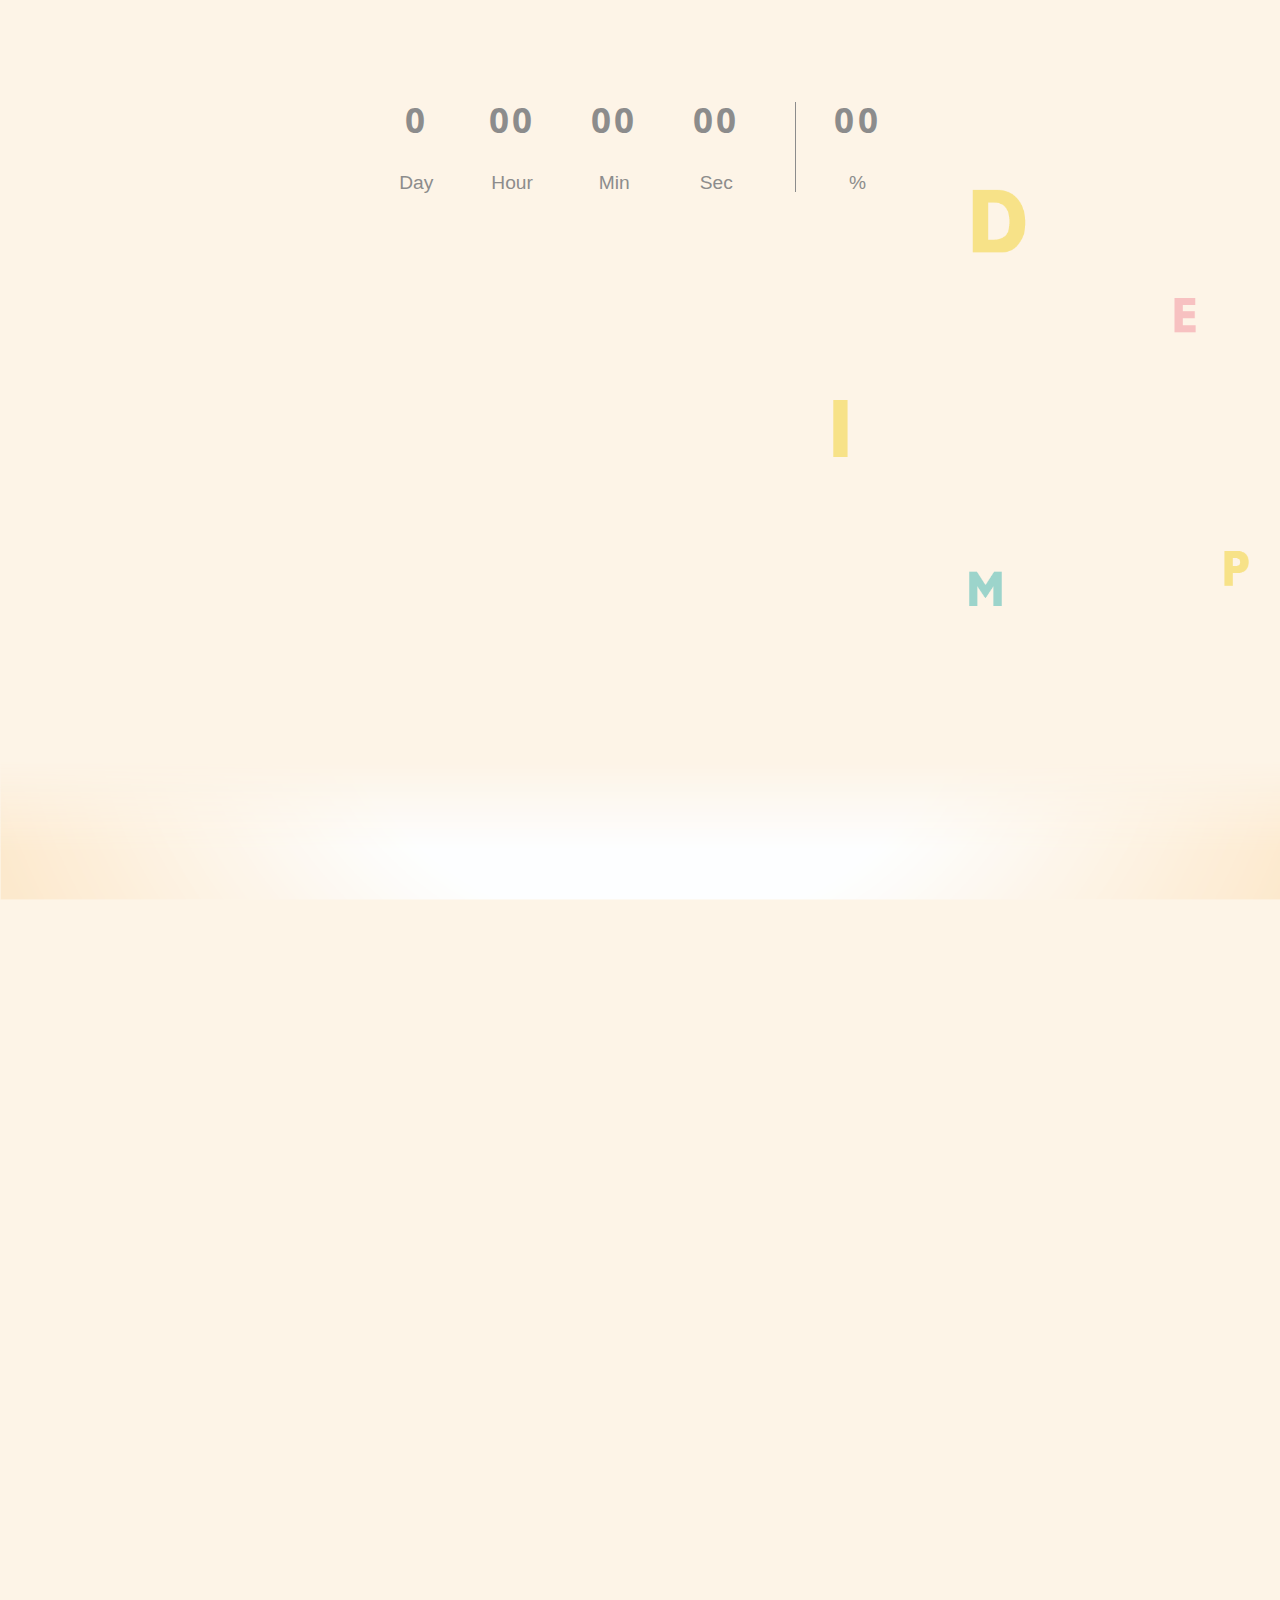
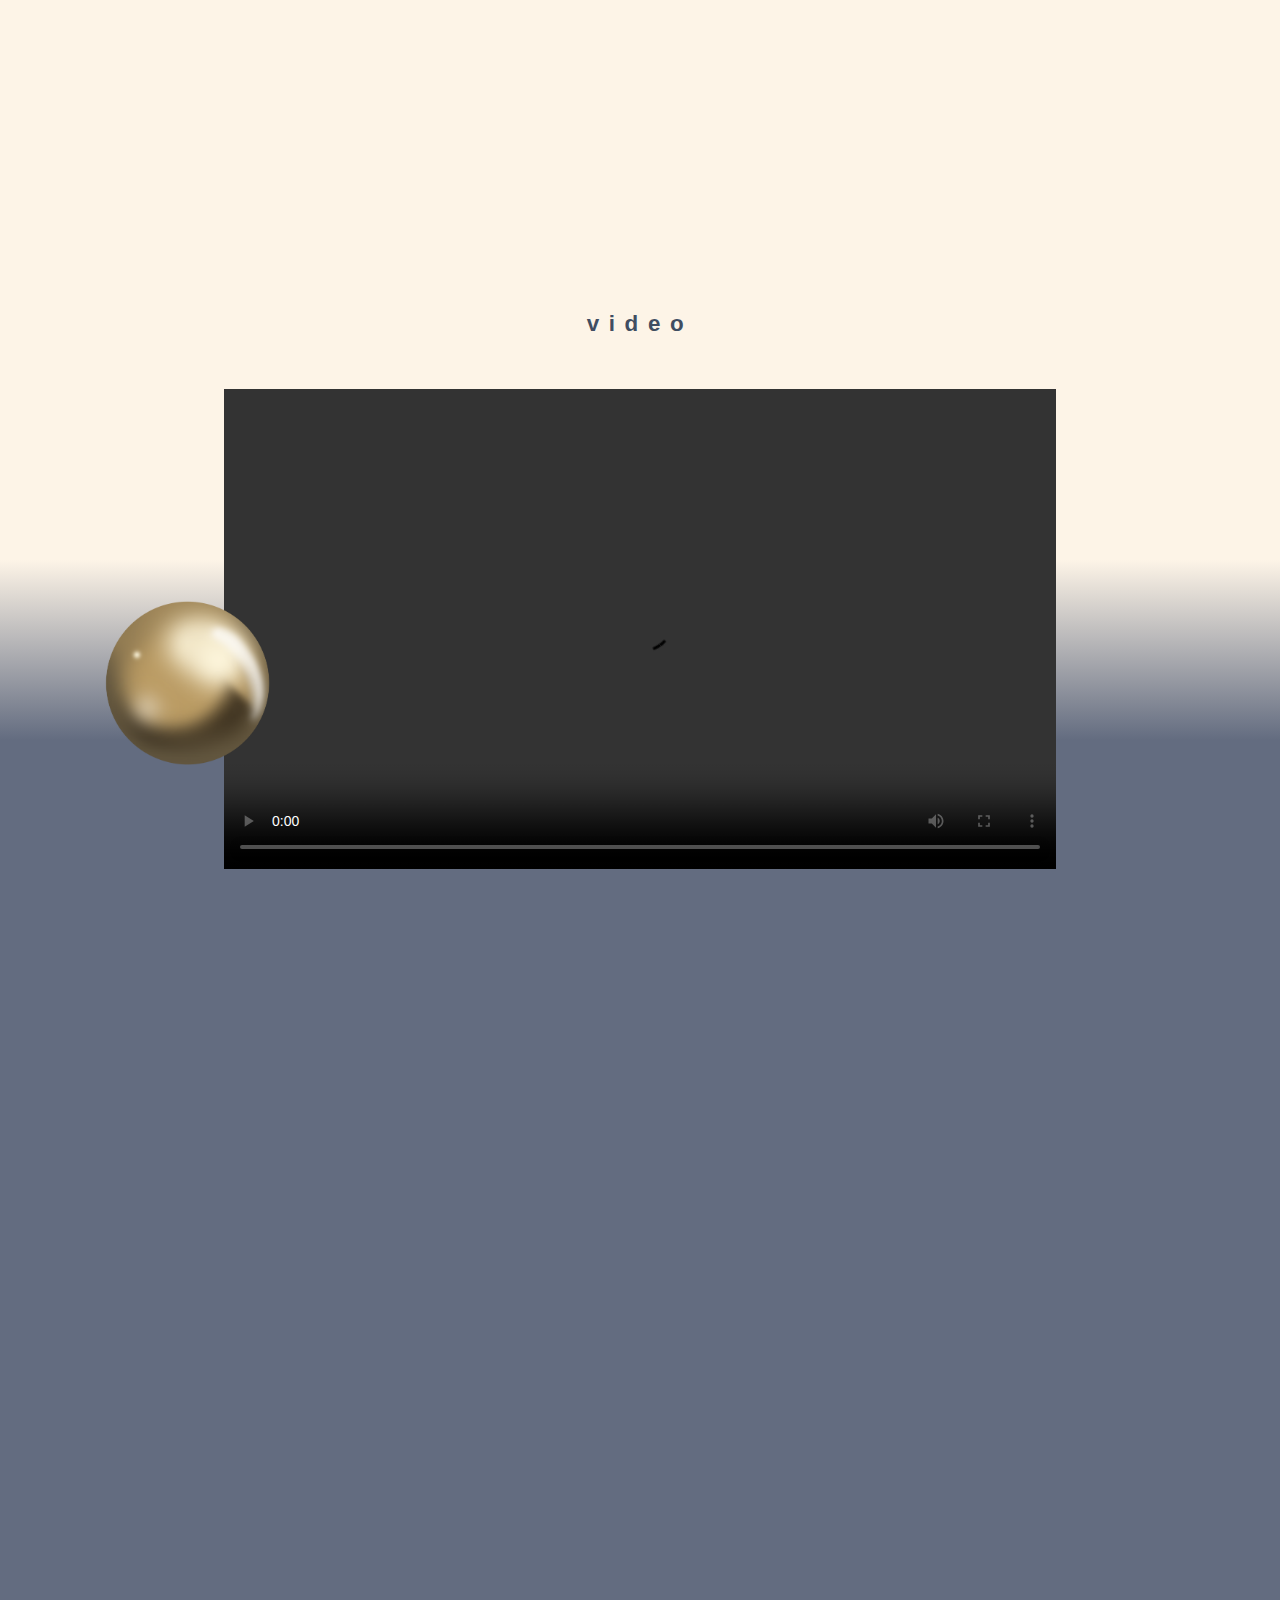
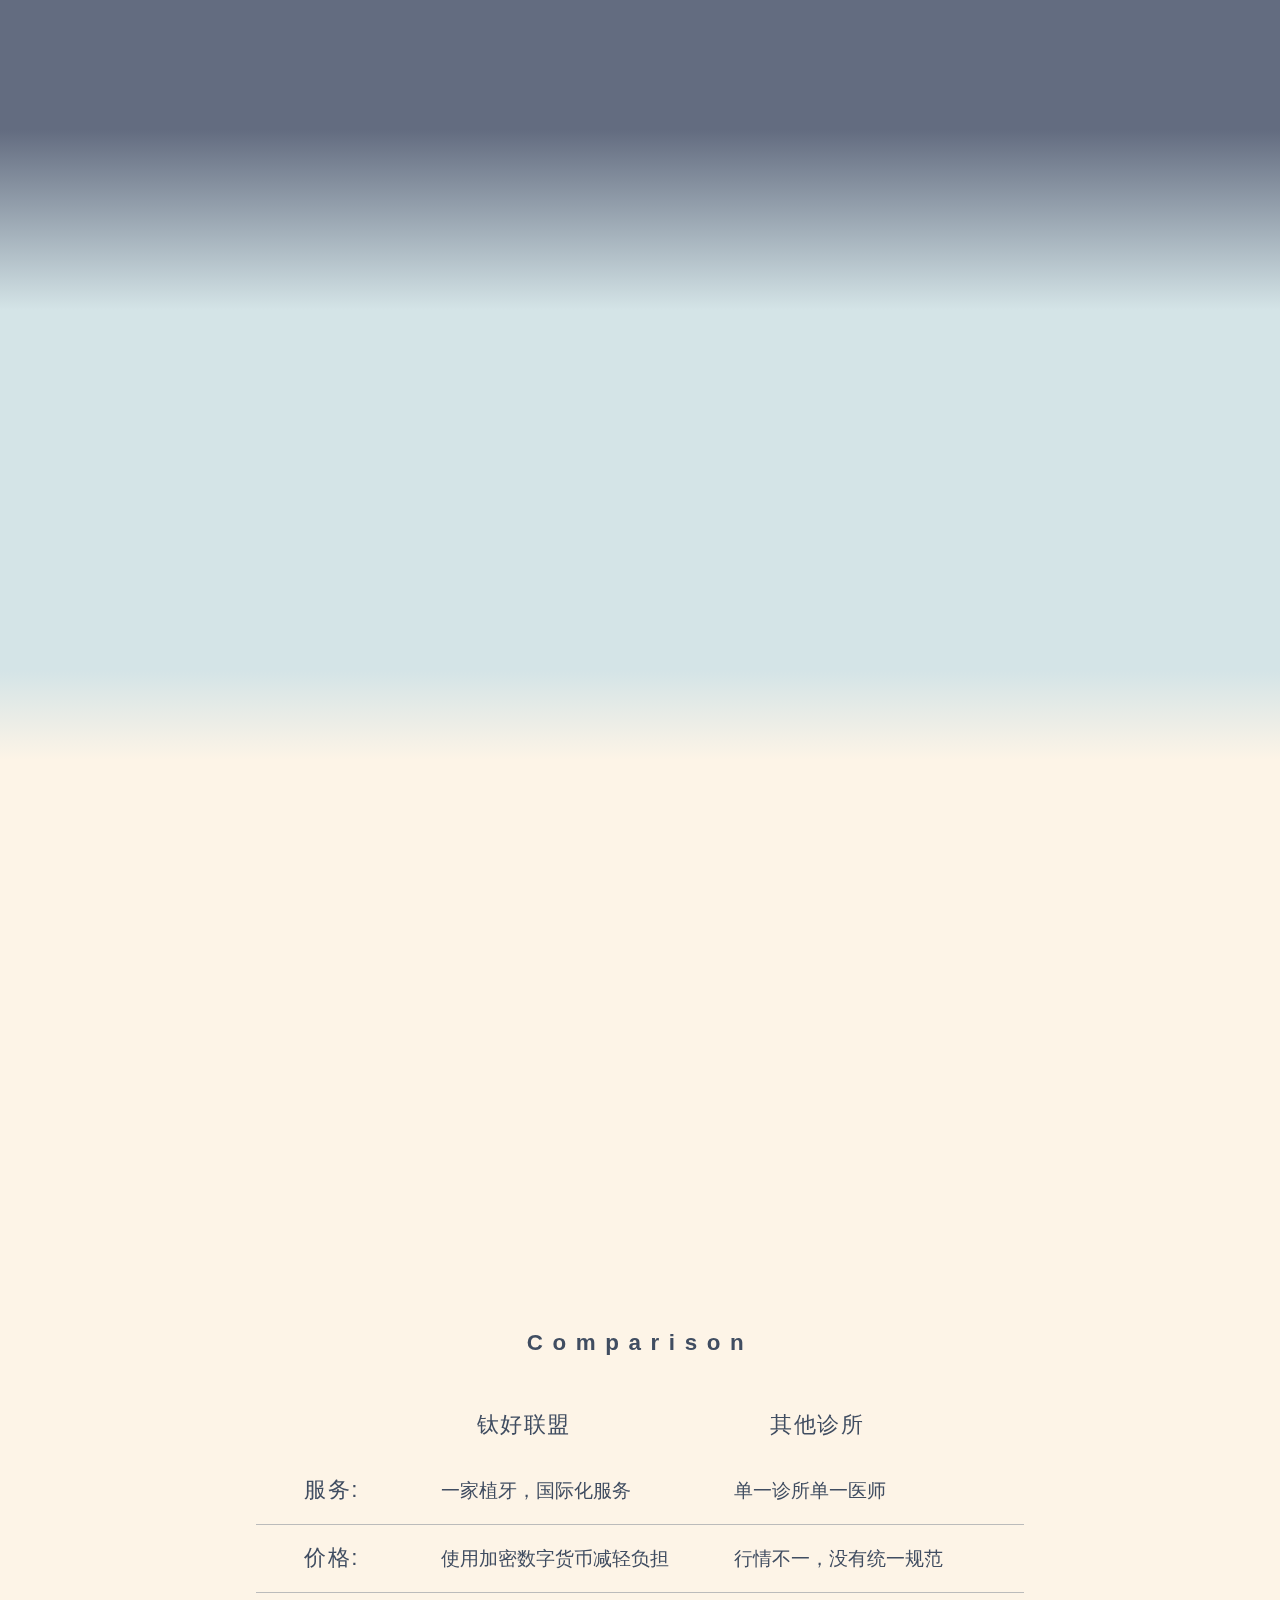
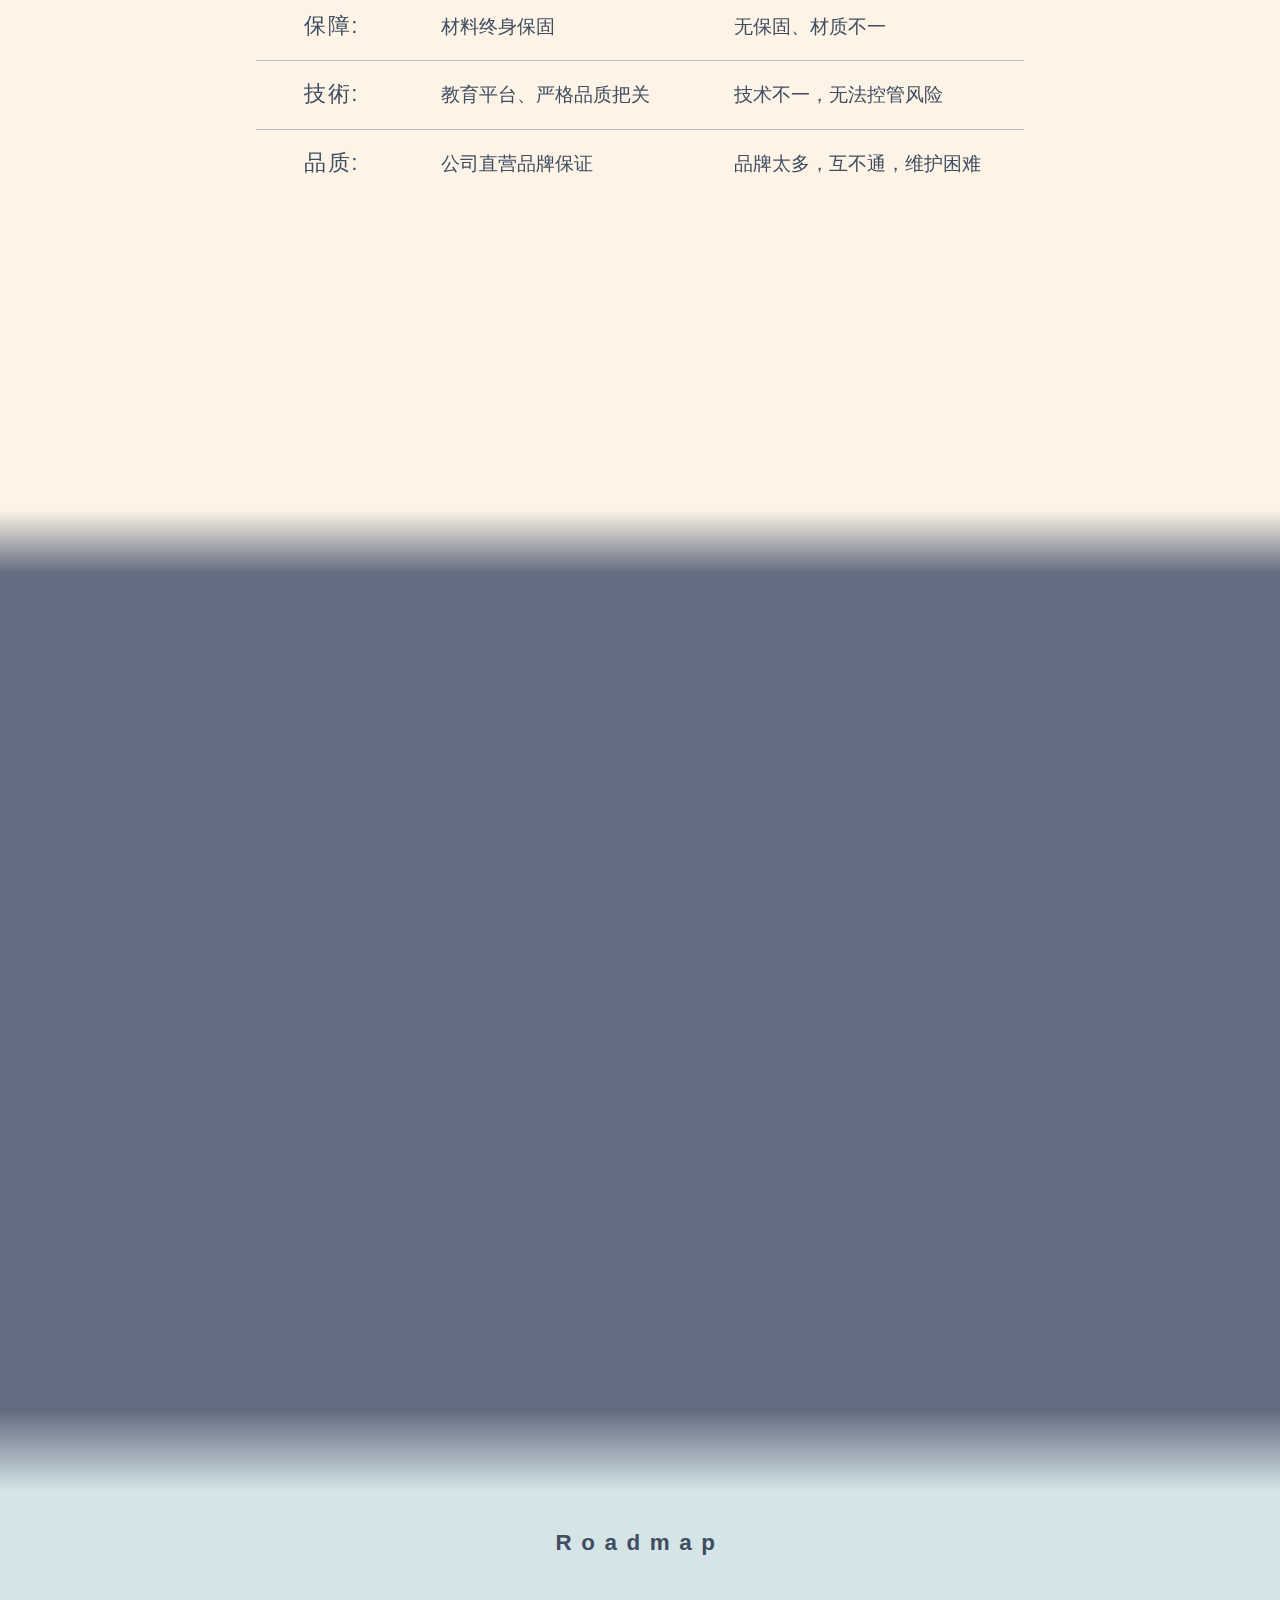
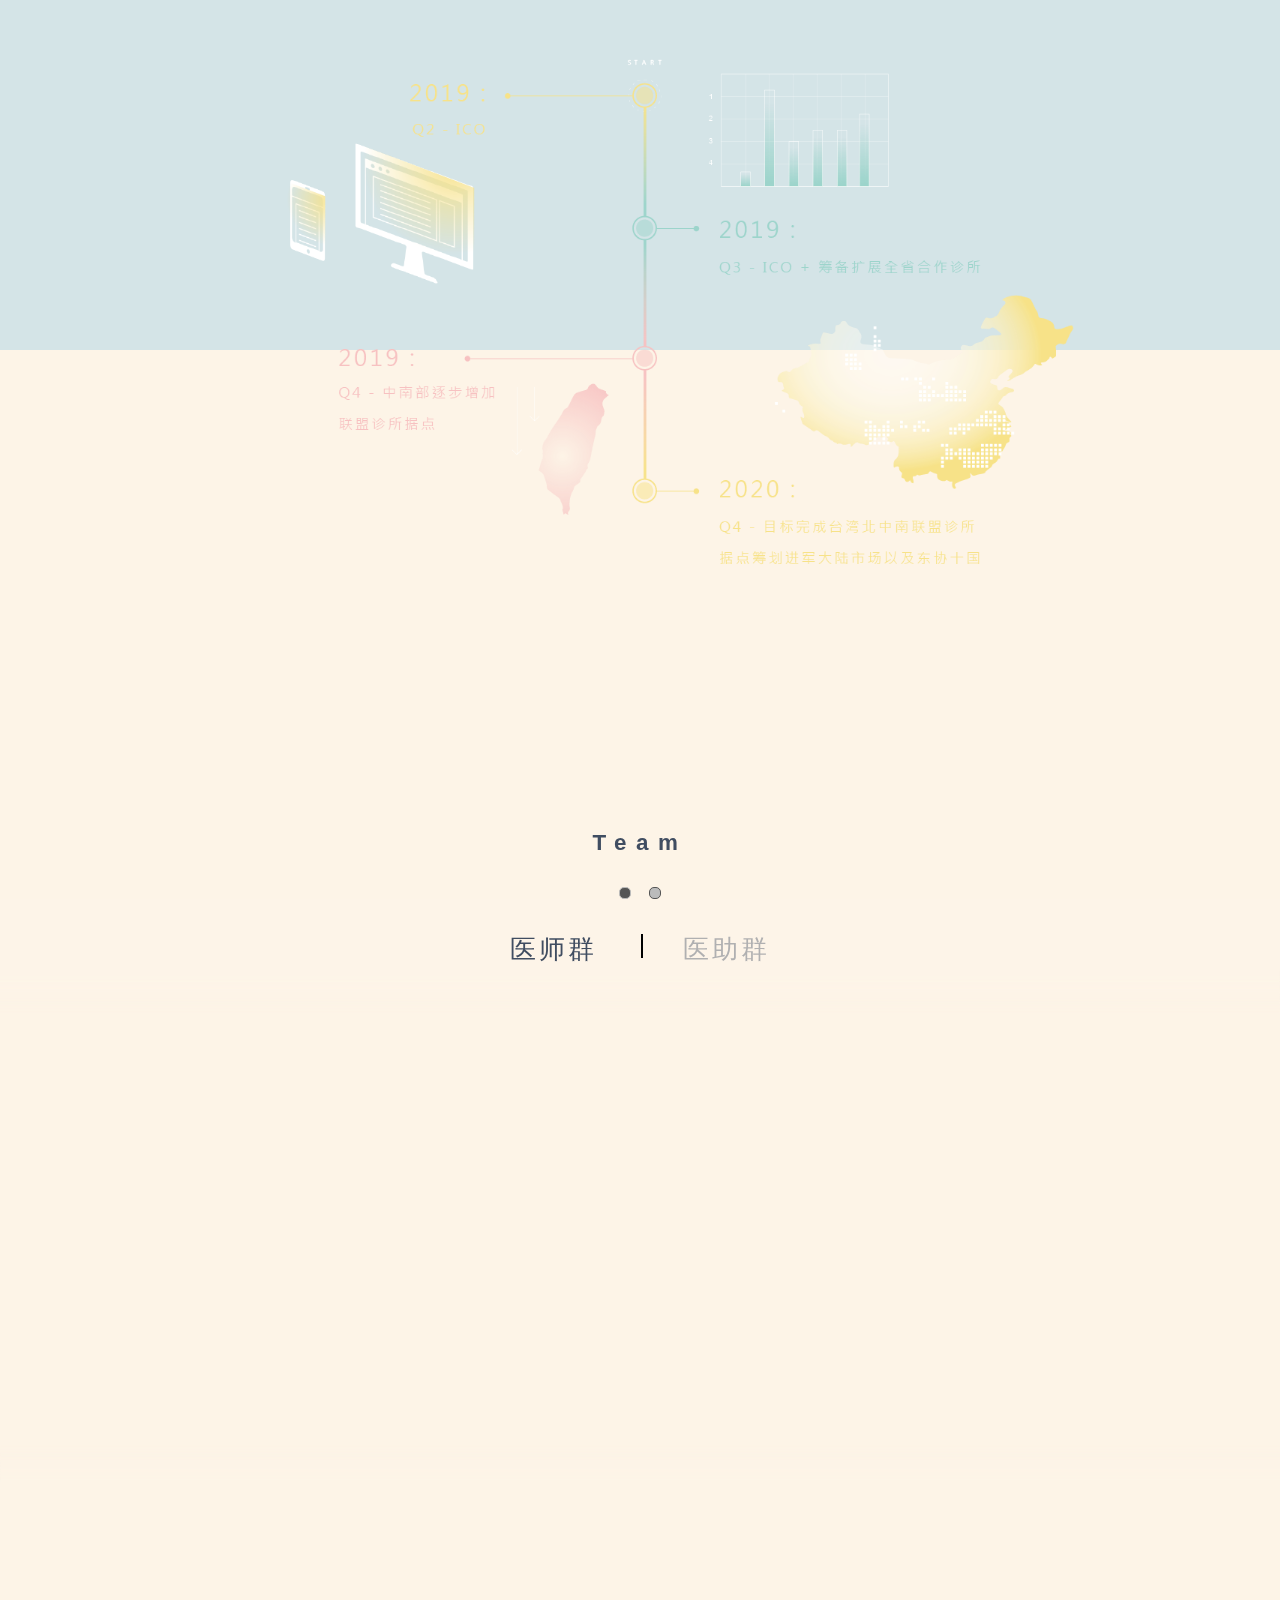
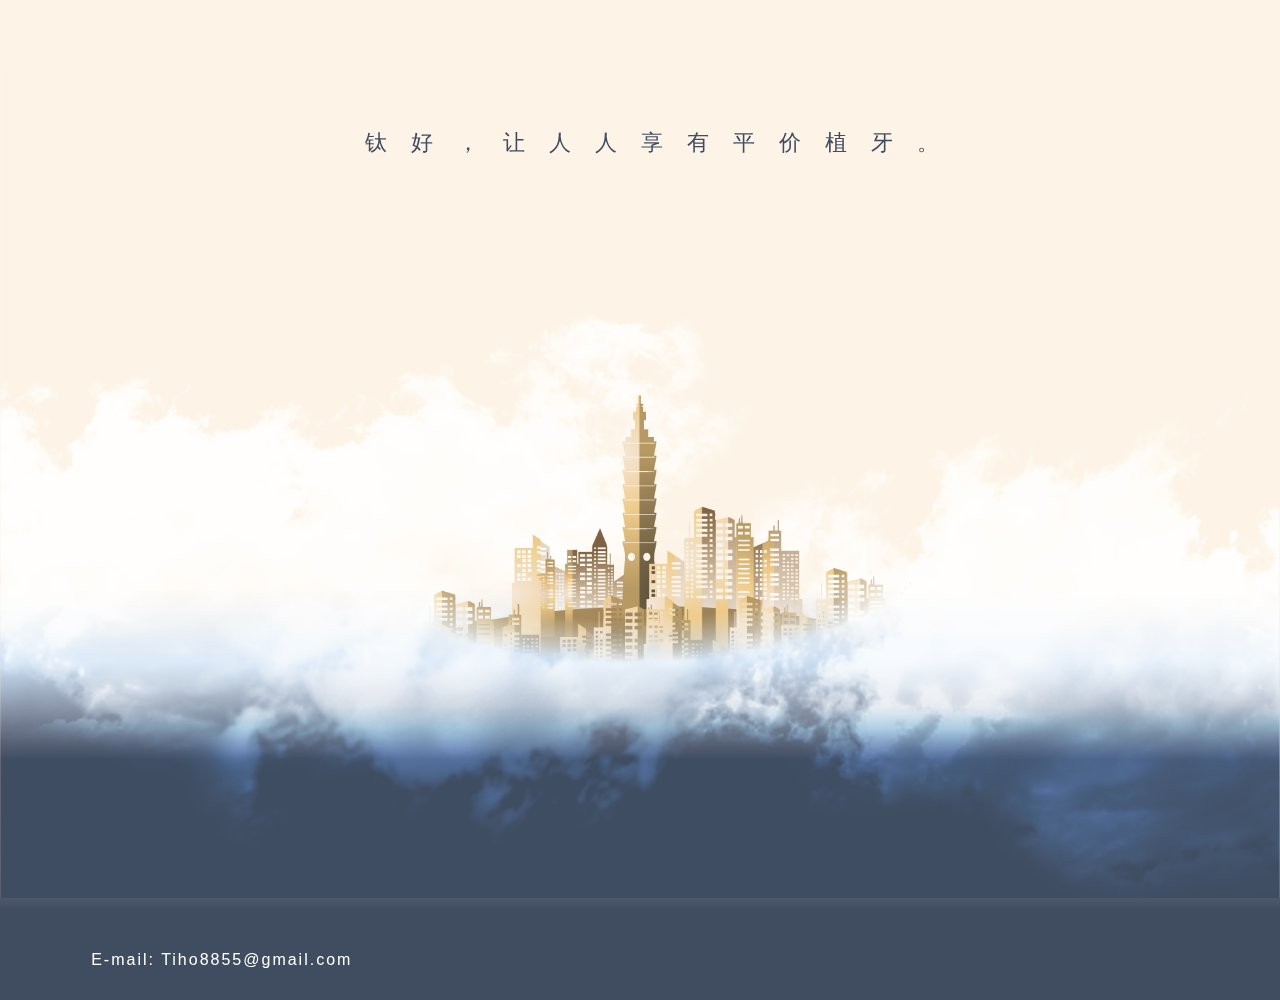
==== commit c1d5a0d3: "scroll to smooth, top text always floating, menu bar modify in wider" ====
--- a/cn.html
+++ b/cn.html
@@ -584,7 +584,7 @@
     <!-- <script src="script/jquery.scrollTo-1.4.2-min.js"></script> -->
     <script src="script/myscript.js"></script>
     <script src="script/myscriptCn.js"></script>
-    <!-- <script src="https://piiterliao.github.io/countdown/countdown.js"></script> -->
+    <script src="//cdnjs.cloudflare.com/ajax/libs/jquery-scrollTo/2.1.2/jquery.scrollTo.min.js"></script>
 </body>
 
 </html>--- a/stylesheet/css/stylesheet.css
+++ b/stylesheet/css/stylesheet.css
@@ -1,3 +1,3 @@
-﻿@import url("https://fonts.googleapis.com/css?family=Open+Sans+Condensed:300");.video-block-bgi,.about-block-bgi,.question-block-bgi,.compare-block-bgi,.rules-block-bgi,.map-block-bgi{content:'';position:absolute;top:0;left:0;width:100%;height:100%;background-repeat:no-repeat;background-size:cover}html,body,div,span,applet,object,iframe,h1,h2,h3,h4,h5,h6,p,blockquote,pre,a,abbr,acronym,address,big,cite,code,del,dfn,em,img,ins,kbd,q,s,samp,small,strike,strong,sub,sup,tt,var,b,u,i,center,dl,dt,dd,ol,ul,li,fieldset,form,label,legend,table,caption,tbody,tfoot,thead,tr,th,td,article,aside,canvas,details,embed,figure,figcaption,footer,header,hgroup,menu,nav,output,ruby,section,summary,time,mark,audio,video{margin:0;padding:0;border:0;font-size:100%;vertical-align:baseline}article,aside,details,figcaption,figure,footer,header,hgroup,menu,nav,section{display:block}body{line-height:1}ul{list-style:none;list-style-type:none}blockquote,q{quotes:none}blockquote:before,blockquote:after,q:before,q:after{content:'';content:none}table{border-collapse:collapse;border-spacing:0}*{font-family:'微軟正黑體', sans-serif;font-feature-settings:'liga' 0}body{background-color:#fff}a:focus{outline:none}a:visited,a:link{text-decoration:none;color:#000}.h-cursor-pointer:hover{cursor:pointer}.text-shadow{text-shadow:2px 2px 2px rgba(0,0,0,0.3)}.drop-shadow{-webkit-filter:drop-shadow(2px 2px 4px rgba(0,0,0,0.3));filter:drop-shadow(2px 2px 4px rgba(0,0,0,0.3))}.phone-appear{display:none}.op0{opacity:0}.op4{opacity:0.4}html,body{overflow-y:scroll}.container{background-color:#fdf4e7;max-width:1680px;margin:0 auto;color:#404d61}.block-fixed{position:fixed;max-width:1680px;z-index:99}.block-fixed>img:first-child{margin:10%;width:180px}.block-fixed>img:nth-child(2),.block-fixed>img:nth-child(3),.block-fixed>img.close-btn{width:50px;position:absolute;left:92vw;margin:2%;top:20%}#menu{display:none}.menu ul{top:0;left:75vw;width:25vw;position:absolute;background-color:#fff;height:100vh;text-align:center}.menu li{padding:5vh 0 2.5vh}.lang{border-top:1px solid #000;margin-top:6vh;line-height:4vh}.lang a{opacity:0.4;padding:0 0.5vw}.join{position:absolute;top:91vh;opacity:0;left:50vw;-webkit-transform:translateX(-50%);-ms-transform:translateX(-50%);transform:translateX(-50%)}.join img:first-child{left:50%;position:relative;-webkit-transform:translateX(-50%);-ms-transform:translateX(-50%);transform:translateX(-50%);top:-15px;-webkit-animation:float5 4s 0s infinite both;animation:float5 4s 0s infinite both}.join img:nth-child(2){-webkit-animation:lighterShowing 4s 0s infinite both;animation:lighterShowing 4s 0s infinite both}.block-fixed-right{position:absolute;right:3%}.block-fixed-right span{opacity:0;color:#8c8c8c}.page-mark{border-left:4px solid #fff;padding-left:8px;color:#fff;font-size:1.4rem;margin-bottom:1.2rem}.block-top{background-image:url(../../img/TIHO_Web_Ingredient-67-1.png);background-size:100%;background-repeat:no-repeat;text-align:center;height:100vh;position:relative;background-position-y:100%}.time-count ul>li{display:inline-block;margin:8% 2% 2%;font-size:2.2rem;text-align:center;color:#8c8c8c}.time-count ul>li:last-child{padding-left:3%;border-left:1px solid #8c8c8c}.time-count h4{letter-spacing:0.2rem;font-family:'Open Sans Condensed', sans-serif}.time-count p{font-size:1.2rem;font-weight:100}.large-img{position:relative}.large-img .floating-word{background-repeat:no-repeat;background-size:70%;background-position-x:center;height:1600px}.large-img .floating-word img{left:50%;width:100%;top:-15%}.large-img .floating-word img:nth-child(1){-webkit-animation:float1 9s 0s infinite both;animation:float1 9s 0s infinite both}.large-img .floating-word img:nth-child(2){-webkit-animation:float2 7s 0s infinite both;animation:float2 7s 0s infinite both}.large-img .floating-word img:nth-child(3){-webkit-animation:float2 8s 0s infinite both;animation:float2 8s 0s infinite both}.large-img .floating-word img:nth-child(4){-webkit-animation:float1 6s 0s infinite both;animation:float1 6s 0s infinite both}.large-img img{position:absolute}.large-img .ingredient img{left:50%;width:100%;max-width:1680px;bottom:0%;height:20%;position:fixed;-webkit-transform:translateX(-50%);-ms-transform:translateX(-50%);transform:translateX(-50%);z-index:1}.dental-text{position:absolute;top:28%;right:11%;letter-spacing:1.8rem;font-size:2.2rem;font-weight:900;opacity:0}.yellow{color:#ffe888}.green{color:#9be7d8}.red{color:#ffc5c5}.block-top-sec{height:100vh;background-image:url(../../img/TIHO_Web_Ingredient-67.png);background-size:100%;background-repeat:no-repeat;text-align:center;position:relative}.opening{width:100%;position:absolute;height:50vh;bottom:0}.opening>img{width:100%;left:0;top:200vh;position:absolute}.opening h2{position:fixed;top:50%;right:50%;font-size:1.8rem;border-bottom:1px solid #000;opacity:0.2}.block{text-align:center;max-width:1680px;height:100vh}.video-block{background:-webkit-gradient(linear, left top, left bottom, color-stop(40%, #fdf4e7), color-stop(60%, #636c80));background:-webkit-linear-gradient(top, #fdf4e7 40%, #636c80 60%);background:linear-gradient(180deg, #fdf4e7 40%, #636c80 60%);position:relative}.video-block-bgi{background-image:url(../../img/TIHO_Web_Ingredient-69.png);background-position-y:30%}.video-block h4.title{margin-bottom:6vh;margin-top:9vh}.opening-word-div{position:fixed;top:50%;left:50%;width:80%;max-width:1344px;-webkit-transform:translateX(-47%);-ms-transform:translateX(-47%);transform:translateX(-47%)}.opening-word-div img{opacity:0;width:100%}h4.title{font-size:1.4rem;letter-spacing:0.6rem;padding-top:2rem;margin-bottom:4rem}.appear{position:relative}iframe,video{width:65%;height:500px;pointer-events:none}.video-file img{position:absolute}.video-file img:nth-of-type(1){bottom:15%;left:2%;width:25%;-webkit-animation:float4 9s 0s infinite both;animation:float4 9s 0s infinite both}.video-file img:nth-of-type(2){top:12%;-webkit-animation:float3 7s 0s infinite both;animation:float3 7s 0s infinite both}.about-block{position:relative;background:-webkit-gradient(linear, left top, left bottom, color-stop(70%, #636c80), color-stop(90%, #d4e4e7));background:-webkit-linear-gradient(top, #636c80 70%, #d4e4e7 90%);background:linear-gradient(180deg, #636c80 70%, #d4e4e7 90%)}.about-block-bgi{opacity:0;background-image:url(../../img/TIHO_Web_Ingredient-66.png)}.about-block>img:first-child{position:absolute;left:0;top:10%;width:80%}.about-block h4{padding-top:4rem}.about{background-image:url(../../img/TIHO_Web_Ingredient-05.png);background-size:cover;width:80%;padding:4%;color:#fff;margin:0 auto}.about-img img{width:10%;padding:4% 2%}.about-text{padding:2%}.about-text h3{font-size:2.7rem;margin-bottom:2rem}.about-text span{border-bottom:3px solid #fff;padding-bottom:1.2rem}.content-p{padding-top:2rem;font-size:1.2rem}.question-block{position:relative;background:-webkit-gradient(linear, left top, left bottom, color-stop(30%, #d4e4e7), color-stop(40%, #fdf4e7));background:-webkit-linear-gradient(top, #d4e4e7 30%, #fdf4e7 40%);background:linear-gradient(180deg, #d4e4e7 30%, #fdf4e7 40%)}.question-block-bgi{opacity:0;background-image:url(../../img/TIHO_Web_Ingredient-50.png)}.question-block h4{padding-top:3rem;margin-bottom:3rem}.opt-dot{display:inline-block;height:10px;width:10px;border-radius:5px;border:1px solid #555555;background-color:#bbbbbb;margin:0 0.4rem}.opt-dot:hover{cursor:pointer}.opt-dot#question-1,.opt-dot#compare-1,.opt-dot#rules-1,.opt-dot#team-1{border-color:#bbb;background-color:#555}.option-text{margin-top:2rem;margin-bottom:1rem;letter-spacing:0.2rem}.option-text>div{display:inline-block;font-size:1.6rem;padding:0 2rem}.option-text .devided-line{border-right:2px solid #000;padding:2px;height:20px}.question .option-text .option-1{margin-left:1rem}.question-content{text-align:center}.question-content>div{margin:0 auto;max-width:50%}.question-content ol{list-style:inside decimal}.question-content li{margin-bottom:0.5rem}.question-content .option-2{display:none}.question-content .content-p{line-height:1.5rem;letter-spacing:1px;text-align:left}.compare-block{background:-webkit-gradient(linear, left top, left bottom, color-stop(90%, #fdf4e7), color-stop(97%, #636c80));background:-webkit-linear-gradient(top, #fdf4e7 90%, #636c80 97%);background:linear-gradient(180deg, #fdf4e7 90%, #636c80 97%)}.compare-block-bgi{position:initial}.compare-block img{width:100%;max-width:1680px;position:absolute;height:35%;left:0;top:-12%}.compare-block h4{margin-bottom:2rem;position:relative;z-index:1}.compare-block p{position:relative;z-index:1}.compare-table{width:-webkit-fit-content;width:-moz-fit-content;width:fit-content;margin:6rem auto 0rem;text-align:left}.compare-table table{width:80%;margin:0 auto}thead th{padding:12px}th{font-size:1.4rem;letter-spacing:0.1rem;font-weight:500}tbody tr{border-bottom:1px solid #bbb}tbody tr:last-child{border:none}tbody th{padding-right:48px}tbody td{font-size:1.2rem;padding:24px 0px 24px 12px}.rules-block{color:#fff;position:relative;background:-webkit-gradient(linear, left top, left bottom, color-stop(90%, #636c80), color-stop(99%, #d4e4e7));background:-webkit-linear-gradient(top, #636c80 90%, #d4e4e7 99%);background:linear-gradient(180deg, #636c80 90%, #d4e4e7 99%)}.rules-block-bgi{padding-top:2rem;background-image:url(../../img/TIHO_Web_Ingredient-10.png);opacity:0}.rules-block-bgi>img{position:absolute;-webkit-transform:translateX(-50%);-ms-transform:translateX(-50%);transform:translateX(-50%)}.rules-block-bgi>img:first-child{width:85%;left:50%;opacity:0.2;top:-20%}.rules-block-bgi>img:nth-child(2){width:0%;top:-20%}.rules-block-bgi>img:nth-child(3){width:100%;top:-20%;opacity:0.8;z-index:2}.rules-block h4{margin-top:2vh}.rules-block .option-text{width:98%}.rules-block .devided-line{border-color:#fff}.rules-block img.option-2{display:none}.d-row{display:-webkit-box;display:-webkit-flex;display:-ms-flexbox;display:flex;-webkit-box-orient:horizontal;-webkit-box-direction:normal;-webkit-flex-direction:row;-ms-flex-direction:row;flex-direction:row}.f-40{-webkit-box-flex:40;-webkit-flex:40;-ms-flex:40;flex:40}.f-50{-webkit-box-flex:50;-webkit-flex:50;-ms-flex:50;flex:50}.f-60{-webkit-box-flex:60;-webkit-flex:60;-ms-flex:60;flex:60}.pie-chart{text-align:left;position:relative}.pie-chart img{width:75%;padding-left:6rem;padding-top:20px;padding-bottom:15vh}.rules .option-text .option-1{margin-left:3rem}.rules-content>div{margin:0 auto;width:70%;line-height:2.2rem;letter-spacing:1px;text-align:left;padding-top:20px;padding-bottom:20px;position:relative}.rules-content .option-1>div:first-child,.rules-content .option-2>div:first-child{border-bottom:1px solid #fff;padding-bottom:20px}.rules-content .option-2{display:none}.rules-content .content-p div:nth-child(2){padding-top:20px}.pub-sale{border:1px solid #fff;border-radius:30px;position:absolute;width:-webkit-fit-content;width:-moz-fit-content;width:fit-content;padding:2.5px 6px;top:18px;right:0}.pub-sale>img{vertical-align:middle;margin-right:8px;width:28px}.pub-sale-card{display:none;opacity:0;position:fixed;top:0;left:0;height:100%;width:100%;background-color:rgba(0,0,0,0.322)}.pub-sale-card-inner{top:50%;left:50%;-webkit-transform:translate(-50%, -50%);-ms-transform:translate(-50%, -50%);transform:translate(-50%, -50%);position:absolute;height:25vh;width:55vw;background-color:#fff;color:#000;text-align:center}.pub-sale-card-inner h5{margin-top:8vh}.pub-sale-card-inner>img{width:24px;position:absolute;top:12px;right:12px}.overflow-rules{position:absolute;width:100%;bottom:0px;height:50vh;left:0}.map-block{background:-webkit-gradient(linear, left top, left bottom, color-stop(50%, #d4e4e7), color-stop(50%, #fdf4e7));background:-webkit-linear-gradient(top, #d4e4e7 50%, #fdf4e7 50%);background:linear-gradient(180deg, #d4e4e7 50%, #fdf4e7 50%)}.map-bgi{width:85%;margin:auto;background-image:url(../../img/TIHO_Web_Ingredient-33.png);background-repeat:no-repeat;background-size:contain;background-position-x:50%;text-align:center}.map-bgi img{-webkit-transform:scale(0.85);-ms-transform:scale(0.85);transform:scale(0.85);position:relative;left:2%}.team-block h4{margin-bottom:2rem}.team-block .option-title{z-index:2;position:relative}.team-block .option-text{margin-bottom:0}.team-block .option-text .option-1{padding-left:0rem}.team-block .team-content{position:relative}.team-block .team-content .content-p{width:80%;margin:auto;height:480px;overflow-y:scroll;padding-top:5vh;margin-top:1.6rem;text-align:center}.team-block .team-content .option-2{display:none}.team-block .team-content>img{position:absolute;height:180px;width:100%;-webkit-transform:translateX(-50%);-ms-transform:translateX(-50%);transform:translateX(-50%)}.team-block .team-content>img:nth-of-type(1){top:-10vh;z-index:1}.team-block .team-content>img:nth-of-type(2){bottom:-5vh}.team-block .thum{width:12%;margin:12px;display:-webkit-inline-box;display:-webkit-inline-flex;display:-ms-inline-flexbox;display:inline-flex;-webkit-box-orient:vertical;-webkit-box-direction:normal;-webkit-flex-direction:column;-ms-flex-direction:column;flex-direction:column}.team-block .thum img{width:100%;-webkit-filter:sepia(40%);filter:sepia(40%)}.team-block .thum p{font-size:14px}.team-block .empty-height{height:100px}.bottom-block{position:relative;background:-webkit-gradient(linear, left top, left bottom, color-stop(70%, #fdf4e7), color-stop(90%, #404d61));background:-webkit-linear-gradient(top, #fdf4e7 70%, #404d61 90%);background:linear-gradient(180deg, #fdf4e7 70%, #404d61 90%)}.bottom-block>div h4{letter-spacing:1px;width:70%;margin:0 auto;position:relative}.bottom-block>div>img{width:100%;margin-top:-7%}footer{position:absolute;bottom:2rem;color:#fff;width:100%}footer>div{-webkit-box-pack:justify;-webkit-justify-content:space-between;-ms-flex-pack:justify;justify-content:space-between;margin:0 4%}.email{letter-spacing:2px;margin:auto 0}.email img{vertical-align:middle;width:30px;padding:0 20px}.icon img{width:48px;margin-left:20px}@media (min-width: 1680px){.block-fixed img:nth-child(2),.block-fixed img:nth-child(3){left:1580px}.block-top{background-size:1680px}iframe,video{height:600px}.question-block{background-position-y:105%}.rules-block{padding-bottom:16rem}.rules-block>img:nth-child(2){top:-37%;height:40%}.team-block .team-content .content-p{width:75%}}@media (max-width: 1280px){iframe,video{height:480px}.rules-block>img:nth-child(2){top:-55%}.map-bgi img{-webkit-transform:scale(0.75);-ms-transform:scale(0.75);transform:scale(0.75);position:relative;left:-2%;bottom:45px}}@media (max-width: 1024px){.rules-block>img:nth-child(2){top:-39%}}@media (max-width: 768px){.phone-appear{display:initial}.non-phone-appear{display:none}.block-fixed>img:nth-child(2),.block-fixed img:nth-child(3){left:86vw;width:30px;margin-top:20px}.menu ul{width:80vw;left:20vw}.menu li{padding-top:4.5vh}.lang{margin-top:3vh}.join{top:91vh}.join img:first-child{width:14px}.join img:nth-child(2){width:225px}.block-top{background-image:url(../../img/TIHO_Web_Phone-14-1.png);background-size:109%;background-position-x:center}.block-top>img{margin-top:5rem;width:25%}.block-top-sec{background-image:url(../../img/TIHO_Web_Phone-14.png);background-size:109%;background-position-x:center}.dental-text{top:15%;right:5%;letter-spacing:0.2rem;font-size:1.2rem;font-weight:500}.large-img .floating-word{height:1200px}.large-img .floating-word img{top:2%}.time-count ul>li{font-size:2rem;margin:18% 3% 2%}.time-count ul>li:last-child{padding-left:6%}.time-count p{font-size:0.8rem}.video-opening{height:120px}.video-opening img{top:-100%}.video{padding-bottom:360px;background-size:cover}h4.title{font-size:1rem;font-weight:400;letter-spacing:3px;padding-top:32px;margin-bottom:20px}.video-block h4.title{margin-bottom:20px}.video-block-bgi{background-image:url(../../img/TIHO_Web_Phone-18.png)}iframe,video{height:175px;width:85%;position:relative;top:120px}.video-file img:nth-of-type(1){bottom:-155%;width:55%;left:10%}.video-file img:nth-of-type(2){left:80%;width:15%}.about{width:72%}.about-bgi{background-image:url(../../img/TIHO_Web_Phone-17.png)}.about-img{width:70%;margin:auto}.about-img img{width:40%}.about-text{padding:8px}.about-text h3{font-size:17px;font-weight:400;margin-bottom:28px}.about-text p{letter-spacing:0;line-height:0.9rem;font-size:12px}.content-p{font-size:14px;letter-spacing:1px;text-align:left;line-height:1.1rem;padding-top:1vh}.option-text{margin-top:0.9rem;margin-bottom:0.9rem}.option-text>div{font-size:16px;letter-spacing:0px;padding:0 12px}.option-text .devided-line{height:8px}.question-block-bgi{background-image:url(../../img/TIHO_Web_Ingredient-54-3.png)}.question-content>div{max-width:80%}.question-content .content-p{line-height:1.1rem}.question-content .content-p.option-1{margin-right:12px}.question-content ol{list-style-position:outside}.question-content li{margin-bottom:0.5vh;line-height:0.9rem}.question-content .option-2{height:50vh;overflow-y:scroll}.compare-block{z-index:1}.compare-block .phone-appear{position:relative;z-index:1}.compare-block .option-text{letter-spacing:1px;text-align:left}.compare-block .option-text>div{font-size:13px}.compare-block .option-text>div:first-child{padding-right:0;padding-left:2px}.compare-block-bgi>div:last-child{width:75%;margin:auto;text-align:left}.compare-table{position:relative;z-index:1;width:100%;margin:0px auto;text-align:left}.compare-table .option-2{display:none}.compare-table th{padding-right:24px;font-size:14px;letter-spacing:0.9px;font-weight:400}.compare-table td{font-size:12px;padding:20px 8px 10px 0px;opacity:0.8;font-weight:300}.rules-block{padding-top:0;padding-bottom:0}.rules-block-bgi{background-image:url(../../img/TIHO_Web_Phone-13.png)}.rules-block>img:nth-child(2){top:-140px;height:150px;z-index:1}.rules-block>img:nth-child(3){opacity:0.2;z-index:1;top:-12%;width:100vw}.rules-block .d-sm-col-reverse{-webkit-box-orient:vertical;-webkit-box-direction:reverse;-webkit-flex-direction:column-reverse;-ms-flex-direction:column-reverse;flex-direction:column-reverse}.rules-block .f-sm-100{-webkit-box-flex:100;-webkit-flex:100;-ms-flex:100;flex:100}.rules-block .option-text{margin-top:2vh;width:100%;text-align:left}.rules-block .option-text>div:first-child{padding-left:20px;padding-right:2px;margin-left:0}.rules-block .option-text>div:nth-child(3){padding-left:2px}.rules-block .option-title+div{height:75vh;overflow-y:scroll}.rules-block li{margin-bottom:12px}.rules-block li.phone-appear{display:block}.rules-content .content-p{line-height:1rem;width:80%;letter-spacing:1px}.pub-sale{padding:1px 2px;font-size:12px;letter-spacing:0px}.pub-sale img{width:14px;margin-right:4px}.pub-sale-card-inner{width:85vw;padding:0 4px}.pub-sale-card-inner h5{margin-bottom:12px;margin-top:4vh}.pie-chart img{width:75%;padding-left:3rem;padding-top:0}.pie-chart img:nth-child(3){left:10%}.map-bgi{background-image:url(../../img/TIHO_Web_Ingredient-54-phone.png);background-size:150%;width:100%}.map-bgi img{-webkit-transform:scale(1);-ms-transform:scale(1);transform:scale(1);width:90%;top:45px;margin-bottom:150px}.team .thum{width:25%;display:inline-block;margin:6px}.team-block .team-content .content-p{height:70vh}.team-block .team-content>img{height:70px}.team-block .team-content>img:nth-of-type(1){top:-5vh}.bottom-block>div>img{margin-top:17vh}.bottom-block>div h4{width:100%;margin:8vh auto;position:absolute;padding-top:0}footer{background-color:#404d61;padding-bottom:20px}.d-sm-col{-webkit-box-orient:vertical;-webkit-box-direction:normal;-webkit-flex-direction:column;-ms-flex-direction:column;flex-direction:column}.email{margin-bottom:24px}.email p{font-size:14px}.email img{width:24px}.icon img{width:36px}}@media (max-width: 900px) and (min-width: 600px){.join{top:94vh}.block-top{background-position-y:100%}.block-top>img{width:20%}.dental-text{top:30%;letter-spacing:0.6rem;font-size:1.6rem}iframe,video{height:360px}.question-block-bgi{background-image:url(../../img/TIHO_Web_Ingredient-50.png)}.question-content .content-p.option-1,.question-content .content-p.option-2{max-width:63%}.map-bgi{background-size:contain;width:115%;background-position-x:-6vw}.map-bgi img{width:65%;left:-8%}}@media (max-width: 512px){.opening>img{height:101vh}}@-webkit-keyframes fInOut{0%,100%{opacity:0}25%,75%{opacity:1}}@keyframes fInOut{0%,100%{opacity:0}25%,75%{opacity:1}}@-webkit-keyframes float1{0%,50%,100%{opacity:1;-webkit-transform:translate(-50%, -3%);transform:translate(-50%, -3%)}25%,75%{opacity:1;-webkit-transform:translate(-50%, 3%);transform:translate(-50%, 3%)}}@keyframes float1{0%,50%,100%{opacity:1;-webkit-transform:translate(-50%, -3%);transform:translate(-50%, -3%)}25%,75%{opacity:1;-webkit-transform:translate(-50%, 3%);transform:translate(-50%, 3%)}}@-webkit-keyframes float2{0%,50%,100%{opacity:1;-webkit-transform:translate(-50%, -5%);transform:translate(-50%, -5%)}25%,75%{opacity:1;-webkit-transform:translate(-50%, 5%);transform:translate(-50%, 5%)}}@keyframes float2{0%,50%,100%{opacity:1;-webkit-transform:translate(-50%, -5%);transform:translate(-50%, -5%)}25%,75%{opacity:1;-webkit-transform:translate(-50%, 5%);transform:translate(-50%, 5%)}}@-webkit-keyframes float3{0%,50%,100%{opacity:1;-webkit-transform:translate(-7%, 0%);transform:translate(-7%, 0%)}25%,75%{opacity:1;-webkit-transform:translate(7%, 0%);transform:translate(7%, 0%)}}@keyframes float3{0%,50%,100%{opacity:1;-webkit-transform:translate(-7%, 0%);transform:translate(-7%, 0%)}25%,75%{opacity:1;-webkit-transform:translate(7%, 0%);transform:translate(7%, 0%)}}@-webkit-keyframes float4{0%,50%,100%{opacity:1;-webkit-transform:translate(-9%, 0%);transform:translate(-9%, 0%)}25%,75%{opacity:1;-webkit-transform:translate(9%, 0%);transform:translate(9%, 0%)}}@keyframes float4{0%,50%,100%{opacity:1;-webkit-transform:translate(-9%, 0%);transform:translate(-9%, 0%)}25%,75%{opacity:1;-webkit-transform:translate(9%, 0%);transform:translate(9%, 0%)}}@-webkit-keyframes float5{0%,50%,100%{opacity:0;-webkit-transform:translate(-50%, -175%);transform:translate(-50%, -175%)}25%,75%{opacity:1;-webkit-transform:translate(-50%, 5%);transform:translate(-50%, 5%)}}@keyframes float5{0%,50%,100%{opacity:0;-webkit-transform:translate(-50%, -175%);transform:translate(-50%, -175%)}25%,75%{opacity:1;-webkit-transform:translate(-50%, 5%);transform:translate(-50%, 5%)}}@-webkit-keyframes lighterShowing{0%,50%,100%{-webkit-filter:invert(0%);filter:invert(0%)}25%,75%{-webkit-filter:invert(25%);filter:invert(25%)}}@keyframes lighterShowing{0%,50%,100%{-webkit-filter:invert(0%);filter:invert(0%)}25%,75%{-webkit-filter:invert(25%);filter:invert(25%)}}
+﻿@import url("https://fonts.googleapis.com/css?family=Open+Sans+Condensed:300");.video-block-bgi,.about-block-bgi,.question-block-bgi,.compare-block-bgi,.rules-block-bgi,.map-block-bgi{content:'';position:absolute;top:0;left:0;width:100%;height:100%;background-repeat:no-repeat;background-size:cover}html,body,div,span,applet,object,iframe,h1,h2,h3,h4,h5,h6,p,blockquote,pre,a,abbr,acronym,address,big,cite,code,del,dfn,em,img,ins,kbd,q,s,samp,small,strike,strong,sub,sup,tt,var,b,u,i,center,dl,dt,dd,ol,ul,li,fieldset,form,label,legend,table,caption,tbody,tfoot,thead,tr,th,td,article,aside,canvas,details,embed,figure,figcaption,footer,header,hgroup,menu,nav,output,ruby,section,summary,time,mark,audio,video{margin:0;padding:0;border:0;font-size:100%;vertical-align:baseline}article,aside,details,figcaption,figure,footer,header,hgroup,menu,nav,section{display:block}body{line-height:1}ul{list-style:none;list-style-type:none}blockquote,q{quotes:none}blockquote:before,blockquote:after,q:before,q:after{content:'';content:none}table{border-collapse:collapse;border-spacing:0}*{font-family:'微軟正黑體', sans-serif;font-feature-settings:"liga" 0}body{background-color:#fff}a:focus{outline:none}a:visited,a:link{text-decoration:none;color:#000}.h-cursor-pointer:hover{cursor:pointer}.text-shadow{text-shadow:2px 2px 2px rgba(0,0,0,0.3)}.drop-shadow{-webkit-filter:drop-shadow(2px 2px 4px rgba(0,0,0,0.3));filter:drop-shadow(2px 2px 4px rgba(0,0,0,0.3))}.phone-appear{display:none}.op0{opacity:0}.op4{opacity:0.4}html,body{overflow-y:scroll}.container{background-color:#fdf4e7;max-width:1680px;margin:0 auto;color:#404d61}.block-fixed{position:fixed;max-width:1680px;z-index:99}.block-fixed>img:first-child{margin:10%;width:180px}.block-fixed>img:nth-child(2),.block-fixed>img:nth-child(3),.block-fixed>img.close-btn{width:50px;position:absolute;left:92vw;margin:2%;top:20%}#menu{display:none}.menu ul{top:0;left:75vw;width:25vw;position:absolute;background-color:#fff;height:100vh;text-align:center}.menu li{padding:5vh 0 2.5vh}.lang{border-top:1px solid #000;margin-top:6vh;line-height:4vh}.lang a{opacity:0.4;padding:0 0.5vw}.join{position:absolute;top:91vh;opacity:0;left:50vw;-webkit-transform:translateX(-50%);-ms-transform:translateX(-50%);transform:translateX(-50%)}.join img:first-child{left:50%;position:relative;-webkit-transform:translateX(-50%);-ms-transform:translateX(-50%);transform:translateX(-50%);top:-15px;-webkit-animation:float5 4s 0s infinite both;animation:float5 4s 0s infinite both}.join img:nth-child(2){-webkit-animation:lighterShowing 4s 0s infinite both;animation:lighterShowing 4s 0s infinite both}.block-fixed-right{position:absolute;right:3%}.block-fixed-right span{opacity:0;color:#8c8c8c}.page-mark{border-left:4px solid #fff;padding-left:8px;color:#fff;font-size:1.4rem;margin-bottom:1.2rem}.block-top{background-image:url(../../img/TIHO_Web_Ingredient-67-1.png);background-size:100%;background-repeat:no-repeat;text-align:center;height:100vh;position:relative;background-position-y:100%}.time-count ul>li{display:inline-block;margin:8% 2% 2%;font-size:2.2rem;text-align:center;color:#8c8c8c}.time-count ul>li:last-child{padding-left:3%;border-left:1px solid #8c8c8c}.time-count h4{letter-spacing:0.2rem;font-family:'Open Sans Condensed', sans-serif}.time-count p{font-size:1.2rem;font-weight:100}.large-img{position:relative}.large-img .floating-word{background-repeat:no-repeat;background-size:70%;background-position-x:center;height:1600px}.large-img .floating-word img{left:50%;width:100%;top:-15%}.large-img .floating-word img:nth-child(1){-webkit-animation:float1 9s 0s infinite both;animation:float1 9s 0s infinite both}.large-img .floating-word img:nth-child(2){-webkit-animation:float2 7s 0s infinite both;animation:float2 7s 0s infinite both}.large-img .floating-word img:nth-child(3){-webkit-animation:float2 8s 0s infinite both;animation:float2 8s 0s infinite both}.large-img .floating-word img:nth-child(4){-webkit-animation:float1 6s 0s infinite both;animation:float1 6s 0s infinite both}.large-img img{position:absolute}.large-img .ingredient img{left:50%;width:100%;max-width:1680px;bottom:0%;height:20%;position:fixed;-webkit-transform:translateX(-50%);-ms-transform:translateX(-50%);transform:translateX(-50%);z-index:1}.dental-text{position:absolute;top:28%;right:11%;letter-spacing:1.8rem;font-size:2.2rem;font-weight:900;opacity:0}.yellow{color:#ffe888}.green{color:#9be7d8}.red{color:#ffc5c5}.block-top-sec{height:100vh;background-image:url(../../img/TIHO_Web_Ingredient-67.png);background-size:100%;background-repeat:no-repeat;text-align:center;position:relative}.opening{width:100%;position:absolute;height:50vh;bottom:0}.opening>img{width:100%;left:0;top:200vh;position:absolute}.opening h2{position:fixed;top:50%;right:50%;font-size:1.8rem;border-bottom:1px solid #000;opacity:0.2}.block{text-align:center;max-width:1680px;height:100vh}.video-block{background:-webkit-gradient(linear, left top, left bottom, color-stop(40%, #fdf4e7), color-stop(60%, #636c80));background:-webkit-linear-gradient(top, #fdf4e7 40%, #636c80 60%);background:linear-gradient(180deg, #fdf4e7 40%, #636c80 60%);position:relative}.video-block-bgi{background-image:url(../../img/TIHO_Web_Ingredient-69.png);background-position-y:30%}.video-block h4.title{margin-bottom:6vh;margin-top:9vh}.opening-word-div{position:fixed;top:50%;left:50%;width:80%;max-width:1344px;-webkit-transform:translateX(-47%);-ms-transform:translateX(-47%);transform:translateX(-47%)}.opening-word-div img{opacity:0;width:100%}h4.title{font-size:1.4rem;letter-spacing:0.6rem;padding-top:2rem;margin-bottom:4rem}.appear{position:relative}iframe,video{width:65%;height:500px;pointer-events:none}.video-file img{position:absolute}.video-file img:nth-of-type(1){bottom:15%;left:2%;width:25%;-webkit-animation:float4 9s 0s infinite both;animation:float4 9s 0s infinite both}.video-file img:nth-of-type(2){top:12%;-webkit-animation:float3 7s 0s infinite both;animation:float3 7s 0s infinite both}.about-block{position:relative;background:-webkit-gradient(linear, left top, left bottom, color-stop(70%, #636c80), color-stop(90%, #d4e4e7));background:-webkit-linear-gradient(top, #636c80 70%, #d4e4e7 90%);background:linear-gradient(180deg, #636c80 70%, #d4e4e7 90%)}.about-block-bgi{opacity:0;background-image:url(../../img/TIHO_Web_Ingredient-66.png)}.about-block>img:first-child{position:absolute;left:0;top:10%;width:80%}.about-block h4{padding-top:4rem}.about{background-image:url(../../img/TIHO_Web_Ingredient-05.png);background-size:cover;width:80%;padding:4%;color:#fff;margin:0 auto}.about-img img{width:10%;padding:4% 2%}.about-text{padding:2%}.about-text h3{font-size:2.7rem;margin-bottom:2rem}.about-text span{border-bottom:3px solid #fff;padding-bottom:1.2rem}.content-p{padding-top:2rem;font-size:1.2rem}.question-block{position:relative;background:-webkit-gradient(linear, left top, left bottom, color-stop(30%, #d4e4e7), color-stop(40%, #fdf4e7));background:-webkit-linear-gradient(top, #d4e4e7 30%, #fdf4e7 40%);background:linear-gradient(180deg, #d4e4e7 30%, #fdf4e7 40%)}.question-block-bgi{opacity:0;background-image:url(../../img/TIHO_Web_Ingredient-50.png)}.question-block h4{padding-top:3rem;margin-bottom:3rem}.opt-dot{display:inline-block;height:10px;width:10px;border-radius:5px;border:1px solid #555555;background-color:#bbbbbb;margin:0 0.4rem}.opt-dot:hover{cursor:pointer}.opt-dot#question-1,.opt-dot#compare-1,.opt-dot#rules-1,.opt-dot#team-1{border-color:#bbb;background-color:#555}.option-text{margin-top:2rem;margin-bottom:1rem;letter-spacing:0.2rem}.option-text>div{display:inline-block;font-size:1.6rem;padding:0 2rem}.option-text .devided-line{border-right:2px solid #000;padding:2px;height:20px}.question .option-text .option-1{margin-left:1rem}.question-content{text-align:center}.question-content>div{margin:0 auto;max-width:50%}.question-content ol{list-style:inside decimal}.question-content li{margin-bottom:0.5rem}.question-content .option-2{display:none}.question-content .content-p{line-height:1.5rem;letter-spacing:1px;text-align:left}.compare-block{background:-webkit-gradient(linear, left top, left bottom, color-stop(90%, #fdf4e7), color-stop(97%, #636c80));background:-webkit-linear-gradient(top, #fdf4e7 90%, #636c80 97%);background:linear-gradient(180deg, #fdf4e7 90%, #636c80 97%)}.compare-block-bgi{position:initial}.compare-block img{width:100%;max-width:1680px;position:absolute;height:35%;left:0;top:-12%}.compare-block h4{margin-bottom:2rem;position:relative;z-index:1}.compare-block p{position:relative;z-index:1}.compare-table{width:-webkit-fit-content;width:-moz-fit-content;width:fit-content;margin:2.5rem auto 0rem;text-align:left}.compare-table table{width:80%;margin:0 auto}thead th{padding:12px}th{font-size:1.4rem;letter-spacing:0.1rem;font-weight:500}tbody tr{border-bottom:1px solid #bbb}tbody tr:last-child{border:none}tbody th{padding-right:48px}tbody td{font-size:1.2rem;padding:24px 0px 24px 12px}.rules-block{color:#fff;position:relative;background:-webkit-gradient(linear, left top, left bottom, color-stop(90%, #636c80), color-stop(99%, #d4e4e7));background:-webkit-linear-gradient(top, #636c80 90%, #d4e4e7 99%);background:linear-gradient(180deg, #636c80 90%, #d4e4e7 99%)}.rules-block-bgi{padding-top:2rem;background-image:url(../../img/TIHO_Web_Ingredient-10.png);opacity:0}.rules-block-bgi>img{position:absolute;-webkit-transform:translateX(-50%);-ms-transform:translateX(-50%);transform:translateX(-50%)}.rules-block-bgi>img:first-child{width:85%;left:50%;opacity:0.2;top:-20%}.rules-block-bgi>img:nth-child(2){width:0%;top:-20%}.rules-block-bgi>img:nth-child(3){width:100%;top:-20%;opacity:0.8;z-index:2}.rules-block h4{margin-top:2vh}.rules-block .option-text{width:98%}.rules-block .devided-line{border-color:#fff}.rules-block img.option-2{display:none}.d-row{display:-webkit-box;display:-webkit-flex;display:-ms-flexbox;display:flex;-webkit-box-orient:horizontal;-webkit-box-direction:normal;-webkit-flex-direction:row;-ms-flex-direction:row;flex-direction:row}.f-40{-webkit-box-flex:40;-webkit-flex:40;-ms-flex:40;flex:40}.f-50{-webkit-box-flex:50;-webkit-flex:50;-ms-flex:50;flex:50}.f-60{-webkit-box-flex:60;-webkit-flex:60;-ms-flex:60;flex:60}.pie-chart{text-align:left;position:relative}.pie-chart img{width:72%;padding-left:6rem;padding-top:20px;padding-bottom:15vh}.rules .option-text .option-1{margin-left:3rem}.rules-content>div{margin:0 auto;width:70%;line-height:2.2rem;letter-spacing:1px;text-align:left;padding-top:20px;padding-bottom:20px;position:relative}.rules-content .option-1>div:first-child,.rules-content .option-2>div:first-child{border-bottom:1px solid #fff;padding-bottom:20px}.rules-content .option-2{display:none}.rules-content .content-p div:nth-child(2){padding-top:20px}.pub-sale{border:1px solid #fff;border-radius:30px;position:absolute;width:-webkit-fit-content;width:-moz-fit-content;width:fit-content;padding:2.5px 6px;top:18px;right:0}.pub-sale>img{vertical-align:middle;margin-right:8px;width:28px}.pub-sale-card{display:none;opacity:0;position:fixed;top:0;left:0;height:100%;width:100%;background-color:rgba(0,0,0,0.322)}.pub-sale-card-inner{top:50%;left:50%;-webkit-transform:translate(-50%, -50%);-ms-transform:translate(-50%, -50%);transform:translate(-50%, -50%);position:absolute;height:25vh;width:55vw;background-color:#fff;color:#000;text-align:center}.pub-sale-card-inner h5{margin-top:8vh}.pub-sale-card-inner>img{width:24px;position:absolute;top:12px;right:12px}.overflow-rules{position:absolute;width:100%;bottom:0px;height:50vh;left:0}.map-block{background:-webkit-gradient(linear, left top, left bottom, color-stop(50%, #d4e4e7), color-stop(50%, #fdf4e7));background:-webkit-linear-gradient(top, #d4e4e7 50%, #fdf4e7 50%);background:linear-gradient(180deg, #d4e4e7 50%, #fdf4e7 50%)}.map-bgi{width:85%;margin:auto;background-image:url(../../img/TIHO_Web_Ingredient-33.png);background-repeat:no-repeat;background-size:contain;background-position-x:50%;text-align:center}.map-bgi img{-webkit-transform:scale(0.85);-ms-transform:scale(0.85);transform:scale(0.85);position:relative;left:2%}.team-block h4{margin-bottom:2rem}.team-block .option-title{z-index:2;position:relative}.team-block .option-text{margin-bottom:0}.team-block .option-text .option-1{padding-left:0rem}.team-block .team-content{position:relative}.team-block .team-content .content-p{width:80%;margin:auto;height:480px;overflow-y:scroll;padding-top:5vh;margin-top:1.6rem;text-align:center}.team-block .team-content .option-2{display:none}.team-block .team-content>img{position:absolute;height:180px;width:100%;-webkit-transform:translateX(-50%);-ms-transform:translateX(-50%);transform:translateX(-50%)}.team-block .team-content>img:nth-of-type(1){top:-10vh;z-index:1}.team-block .team-content>img:nth-of-type(2){bottom:-5vh}.team-block .thum{width:12%;margin:12px;display:-webkit-inline-box;display:-webkit-inline-flex;display:-ms-inline-flexbox;display:inline-flex;-webkit-box-orient:vertical;-webkit-box-direction:normal;-webkit-flex-direction:column;-ms-flex-direction:column;flex-direction:column}.team-block .thum img{width:100%;-webkit-filter:sepia(40%);filter:sepia(40%)}.team-block .thum p{font-size:14px}.team-block .empty-height{height:100px}.bottom-block{position:relative;background:-webkit-gradient(linear, left top, left bottom, color-stop(70%, #fdf4e7), color-stop(90%, #404d61));background:-webkit-linear-gradient(top, #fdf4e7 70%, #404d61 90%);background:linear-gradient(180deg, #fdf4e7 70%, #404d61 90%)}.bottom-block>div h4{letter-spacing:1px;width:70%;margin:0 auto;position:relative}.bottom-block>div>img{width:100%;margin-top:-7%}footer{position:absolute;bottom:2rem;color:#fff;width:100%}footer>div{-webkit-box-pack:justify;-webkit-justify-content:space-between;-ms-flex-pack:justify;justify-content:space-between;margin:0 4%}.email{letter-spacing:2px;margin:auto 0}.email img{vertical-align:middle;width:30px;padding:0 20px}.icon img{width:48px;margin-left:20px}@media (min-width: 1680px){.block-fixed img:nth-child(2),.block-fixed img:nth-child(3){left:1580px}.block-top{background-size:1680px}.menu ul{left:1230px;max-width:450px}iframe,video{height:600px}.question-block{background-position-y:105%}.rules-block{padding-bottom:16rem}.rules-block>img:nth-child(2){top:-37%;height:40%}.team-block .team-content .content-p{width:75%}}@media (max-width: 1280px){iframe,video{height:480px}.rules-block>img:nth-child(2){top:-55%}.map-bgi img{-webkit-transform:scale(0.75);-ms-transform:scale(0.75);transform:scale(0.75);position:relative;left:-2%;bottom:45px}}@media (max-width: 1024px){.rules-block>img:nth-child(2){top:-39%}}@media (max-width: 768px){.phone-appear{display:initial}.non-phone-appear{display:none}.block-fixed>img:nth-child(2),.block-fixed img:nth-child(3){left:86vw;width:30px;margin-top:20px}.menu ul{width:80vw;left:20vw}.menu li{padding-top:4.5vh}.lang{margin-top:3vh}.join{top:91vh}.join img:first-child{width:14px}.join img:nth-child(2){width:225px}.block-top{background-image:url(../../img/TIHO_Web_Phone-14-1.png);background-size:109%;background-position-x:center}.block-top>img{margin-top:5rem;width:25%}.block-top-sec{background-image:url(../../img/TIHO_Web_Phone-14.png);background-size:109%;background-position-x:center}.dental-text{top:15%;right:5%;letter-spacing:0.2rem;font-size:1.2rem;font-weight:500}.large-img .floating-word{height:1200px}.large-img .floating-word img{top:2%}.time-count ul>li{font-size:2rem;margin:18% 3% 2%}.time-count ul>li:last-child{padding-left:6%}.time-count p{font-size:0.8rem}.video-opening{height:120px}.video-opening img{top:-100%}.video{padding-bottom:360px;background-size:cover}h4.title{font-size:1rem;font-weight:400;letter-spacing:3px;padding-top:32px;margin-bottom:20px}.video-block h4.title{margin-bottom:20px}.video-block-bgi{background-image:url(../../img/TIHO_Web_Phone-18.png)}iframe,video{height:175px;width:85%;position:relative;top:120px}.video-file img:nth-of-type(1){bottom:-155%;width:55%;left:10%}.video-file img:nth-of-type(2){left:80%;width:15%}.about{width:72%}.about-bgi{background-image:url(../../img/TIHO_Web_Phone-17.png)}.about-img{width:70%;margin:auto}.about-img img{width:40%}.about-text{padding:8px}.about-text h3{font-size:17px;font-weight:400;margin-bottom:28px}.about-text p{letter-spacing:0;line-height:0.9rem;font-size:12px}.content-p{font-size:14px;letter-spacing:1px;text-align:left;line-height:1.1rem;padding-top:1vh}.option-text{margin-top:0.9rem;margin-bottom:0.9rem}.option-text>div{font-size:16px;letter-spacing:0px;padding:0 12px}.option-text .devided-line{height:8px}.question-block-bgi{background-image:url(../../img/TIHO_Web_Ingredient-54-3.png)}.question-content>div{max-width:80%}.question-content .content-p{line-height:1.1rem}.question-content .content-p.option-1{margin-right:12px}.question-content ol{list-style-position:outside}.question-content li{margin-bottom:0.5vh;line-height:0.9rem}.question-content .option-2{height:50vh;overflow-y:scroll}.compare-block{z-index:1}.compare-block .phone-appear{position:relative;z-index:1}.compare-block .option-text{letter-spacing:1px;text-align:left}.compare-block .option-text>div{font-size:13px}.compare-block .option-text>div:first-child{padding-right:0;padding-left:2px}.compare-block-bgi>div:last-child{width:75%;margin:auto;text-align:left}.compare-table{position:relative;z-index:1;width:100%;margin:0px auto;text-align:left}.compare-table .option-2{display:none}.compare-table th{padding-right:24px;font-size:14px;letter-spacing:0.9px;font-weight:400}.compare-table td{font-size:12px;padding:20px 8px 10px 0px;opacity:0.8;font-weight:300}.rules-block{padding-top:0;padding-bottom:0}.rules-block-bgi{background-image:url(../../img/TIHO_Web_Phone-13.png)}.rules-block>img:nth-child(2){top:-140px;height:150px;z-index:1}.rules-block>img:nth-child(3){opacity:0.2;z-index:1;top:-12%;width:100vw}.rules-block .d-sm-col-reverse{-webkit-box-orient:vertical;-webkit-box-direction:reverse;-webkit-flex-direction:column-reverse;-ms-flex-direction:column-reverse;flex-direction:column-reverse}.rules-block .f-sm-100{-webkit-box-flex:100;-webkit-flex:100;-ms-flex:100;flex:100}.rules-block .option-text{margin-top:2vh;width:100%;text-align:left}.rules-block .option-text>div:first-child{padding-left:20px;padding-right:2px;margin-left:0}.rules-block .option-text>div:nth-child(3){padding-left:2px}.rules-block .option-title+div{height:75vh;overflow-y:scroll}.rules-block li{margin-bottom:12px}.rules-block li.phone-appear{display:block}.rules-content .content-p{line-height:1rem;width:80%;letter-spacing:1px}.pub-sale{padding:1px 2px;font-size:12px;letter-spacing:0px}.pub-sale img{width:14px;margin-right:4px}.pub-sale-card-inner{width:85vw;padding:0 4px}.pub-sale-card-inner h5{margin-bottom:12px;margin-top:4vh}.pie-chart img{width:75%;padding-left:3rem;padding-top:0}.pie-chart img:nth-child(3){left:10%}.map-bgi{background-image:url(../../img/TIHO_Web_Ingredient-54-phone.png);background-size:150%;width:100%}.map-bgi img{-webkit-transform:scale(1);-ms-transform:scale(1);transform:scale(1);width:90%;top:45px;margin-bottom:150px}.team .thum{width:25%;display:inline-block;margin:6px}.team-block .team-content .content-p{height:70vh}.team-block .team-content>img{height:70px}.team-block .team-content>img:nth-of-type(1){top:-5vh}.bottom-block>div>img{margin-top:17vh}.bottom-block>div h4{width:100%;margin:8vh auto;position:absolute;padding-top:0}footer{background-color:#404d61;padding-bottom:20px}.d-sm-col{-webkit-box-orient:vertical;-webkit-box-direction:normal;-webkit-flex-direction:column;-ms-flex-direction:column;flex-direction:column}.email{margin-bottom:24px}.email p{font-size:14px}.email img{width:24px}.icon img{width:36px}}@media (max-width: 900px) and (min-width: 600px){.join{top:94vh}.block-top{background-position-y:100%}.block-top>img{width:20%}.dental-text{top:30%;letter-spacing:0.6rem;font-size:1.6rem}iframe,video{height:360px}.question-block-bgi{background-image:url(../../img/TIHO_Web_Ingredient-50.png)}.question-content .content-p.option-1,.question-content .content-p.option-2{max-width:63%}.map-bgi{background-size:contain;width:115%;background-position-x:-6vw}.map-bgi img{width:65%;left:-8%}}@media (max-width: 512px){.opening>img{height:101vh}}@-webkit-keyframes fInOut{0%,100%{opacity:0}25%,75%{opacity:1}}@keyframes fInOut{0%,100%{opacity:0}25%,75%{opacity:1}}@-webkit-keyframes float1{0%,50%,100%{opacity:1;-webkit-transform:translate(-50%, -3%);transform:translate(-50%, -3%)}25%,75%{opacity:1;-webkit-transform:translate(-50%, 3%);transform:translate(-50%, 3%)}}@keyframes float1{0%,50%,100%{opacity:1;-webkit-transform:translate(-50%, -3%);transform:translate(-50%, -3%)}25%,75%{opacity:1;-webkit-transform:translate(-50%, 3%);transform:translate(-50%, 3%)}}@-webkit-keyframes float2{0%,50%,100%{opacity:1;-webkit-transform:translate(-50%, -5%);transform:translate(-50%, -5%)}25%,75%{opacity:1;-webkit-transform:translate(-50%, 5%);transform:translate(-50%, 5%)}}@keyframes float2{0%,50%,100%{opacity:1;-webkit-transform:translate(-50%, -5%);transform:translate(-50%, -5%)}25%,75%{opacity:1;-webkit-transform:translate(-50%, 5%);transform:translate(-50%, 5%)}}@-webkit-keyframes float3{0%,50%,100%{opacity:1;-webkit-transform:translate(-7%, 0%);transform:translate(-7%, 0%)}25%,75%{opacity:1;-webkit-transform:translate(7%, 0%);transform:translate(7%, 0%)}}@keyframes float3{0%,50%,100%{opacity:1;-webkit-transform:translate(-7%, 0%);transform:translate(-7%, 0%)}25%,75%{opacity:1;-webkit-transform:translate(7%, 0%);transform:translate(7%, 0%)}}@-webkit-keyframes float4{0%,50%,100%{opacity:1;-webkit-transform:translate(-9%, 0%);transform:translate(-9%, 0%)}25%,75%{opacity:1;-webkit-transform:translate(9%, 0%);transform:translate(9%, 0%)}}@keyframes float4{0%,50%,100%{opacity:1;-webkit-transform:translate(-9%, 0%);transform:translate(-9%, 0%)}25%,75%{opacity:1;-webkit-transform:translate(9%, 0%);transform:translate(9%, 0%)}}@-webkit-keyframes float5{0%,50%,100%{opacity:0;-webkit-transform:translate(-50%, -175%);transform:translate(-50%, -175%)}25%,75%{opacity:1;-webkit-transform:translate(-50%, 5%);transform:translate(-50%, 5%)}}@keyframes float5{0%,50%,100%{opacity:0;-webkit-transform:translate(-50%, -175%);transform:translate(-50%, -175%)}25%,75%{opacity:1;-webkit-transform:translate(-50%, 5%);transform:translate(-50%, 5%)}}@-webkit-keyframes lighterShowing{0%,50%,100%{-webkit-filter:invert(0%);filter:invert(0%)}25%,75%{-webkit-filter:invert(25%);filter:invert(25%)}}@keyframes lighterShowing{0%,50%,100%{-webkit-filter:invert(0%);filter:invert(0%)}25%,75%{-webkit-filter:invert(25%);filter:invert(25%)}}
 
 /*# sourceMappingURL=stylesheet.css.map */
--- a/stylesheet/css/stylesheetZh.css
+++ b/stylesheet/css/stylesheetZh.css
@@ -1,3 +1,3 @@
-.about-text span{font-weight:400;letter-spacing:4px;font-size:2.5rem}.question .option-text .option-1{margin-left:0}.question-content .content-p{font-weight:300;line-height:3rem}.question-content .content-p.option-1{max-width:34%}.compare-table{width:75%}thead th{padding:20px 24px 20px 60px}tbody th{padding:12px 48px}tbody td{padding:24px;font-weight:300}.rules .option-text .option-1{margin-left:1.5rem}.rules-content>div{line-height:2.4rem;letter-spacing:1.2px;padding-top:36px}.pub-sale{top:32px}.team-block .thum{margin-bottom:2px}.team-block .thum p{margin-top:10px}.team .option-text .option-1{margin-left:2rem}.bottom-block>div h4{letter-spacing:24px;padding-left:48px;font-weight:400}@media (min-width: 1680px){.question-content .content-p.option-1{max-width:26%}}@media (max-width: 768px){.about-text span{font-size:1.4rem;letter-spacing:3px}.about-text p{text-align:center;line-height:24px;width:87%;margin:auto}.about-text h3{margin-bottom:42px}.about{margin-top:8vh;padding-bottom:2vh}.question-content .content-p.option-1{max-width:83%}.question-content .content-p.option-2{line-height:2rem}.question-content li{margin-bottom:1.6rem;font-size:12px}.option-text{margin-top:2rem;margin-bottom:4rem}.compare-block .option-text{text-align:center}.compare-block .option-text>div{font-size:16px}.compare-block .option-text>div:first-child{padding:0 12px}.compare-block table{width:95%}.compare-block th,.compare-block td{font-size:13px}tbody th{padding:12px}.rules-block .option-text{text-align:center;margin-bottom:4vh}.rules-block .option-text>div{font-size:16px}.rules-block .option-text>div:nth-child(3){padding:0 12px}.rules-block li{margin-bottom:0px}.rules-content>div{padding-bottom:16px}.rules-content .content-p{padding-top:12px;line-height:1.1rem;font-size:12px}.rules-content .content-p div:nth-child(2){padding-top:8px}.rules-content .option-1>div:first-child,.rules-content .option-2>div:first-child{padding-bottom:8px}.pub-sale{top:12px}.pie-chart img{width:65%;margin-top:-32px}.team .option-text .option-1{margin-left:0}.team-block .thum p{letter-spacing:0}.bottom-block>div h4{padding-left:12px;letter-spacing:4px;line-height:48px;width:96%}}@media (max-width: 900px) and (min-width: 600px){.question-content .content-p.option-1,.question-content .content-p.option-2{max-width:63%}}
+.about-text span{font-weight:400;letter-spacing:4px;font-size:2.5rem}.question .option-text .option-1{margin-left:0}.question-content .content-p{font-weight:300;line-height:3rem}.question-content .content-p.option-1{max-width:34%}.compare-table{width:75%}thead th{padding:20px 24px 20px 60px}tbody th{padding:12px 48px}tbody td{padding:24px;font-weight:300}.rules .option-text .option-1{margin-left:1.5rem}.rules-content>div{line-height:2.4rem;letter-spacing:1.2px;padding-top:36px}.pub-sale{top:32px}.team-block .thum{margin-bottom:2px}.team-block .thum p{margin-top:10px}.team .option-text .option-1{margin-left:2rem}.bottom-block>div h4{letter-spacing:24px;padding-left:48px;font-weight:400}@media (min-width: 1680px){.question-content .content-p.option-1{max-width:26%}}@media (max-width: 768px){.about-text span{font-size:1.4rem;letter-spacing:3px}.about-text p{text-align:center;line-height:24px;width:87%;margin:auto}.about-text h3{margin-bottom:42px}.about{margin-top:8vh;padding-bottom:2vh}.question-content .content-p.option-1{max-width:83%}.question-content .content-p.option-2{line-height:2rem}.question-content li{margin-bottom:1.6rem;font-size:12px}.option-text{margin-top:2rem;margin-bottom:4rem}.compare-block .option-text{text-align:center}.compare-block .option-text>div{font-size:16px}.compare-block .option-text>div:first-child{padding:0 12px}.compare-block table{width:95%}.compare-block th,.compare-block td{font-size:13px}tbody th{padding:12px}.rules-block .option-text{text-align:center;margin-bottom:4vh}.rules-block .option-text>div{font-size:16px}.rules-block .option-text>div:nth-child(3){padding:0 12px}.rules-block li{margin-bottom:0px}.rules-content>div{padding-bottom:16px}.rules-content .content-p{padding-top:12px;line-height:1.1rem;font-size:12px}.rules-content .content-p div:nth-child(2){padding-top:8px}.rules-content .option-1>div:first-child,.rules-content .option-2>div:first-child{padding-bottom:8px}.pub-sale{top:12px}.pie-chart img{width:60%;margin-top:0px}.team .option-text .option-1{margin-left:0}.team-block .thum p{letter-spacing:0}.bottom-block>div h4{padding-left:12px;letter-spacing:4px;line-height:48px;width:96%}}@media (max-width: 900px) and (min-width: 600px){.question-content .content-p.option-1,.question-content .content-p.option-2{max-width:63%}}
 
 /*# sourceMappingURL=stylesheetZh.css.map */
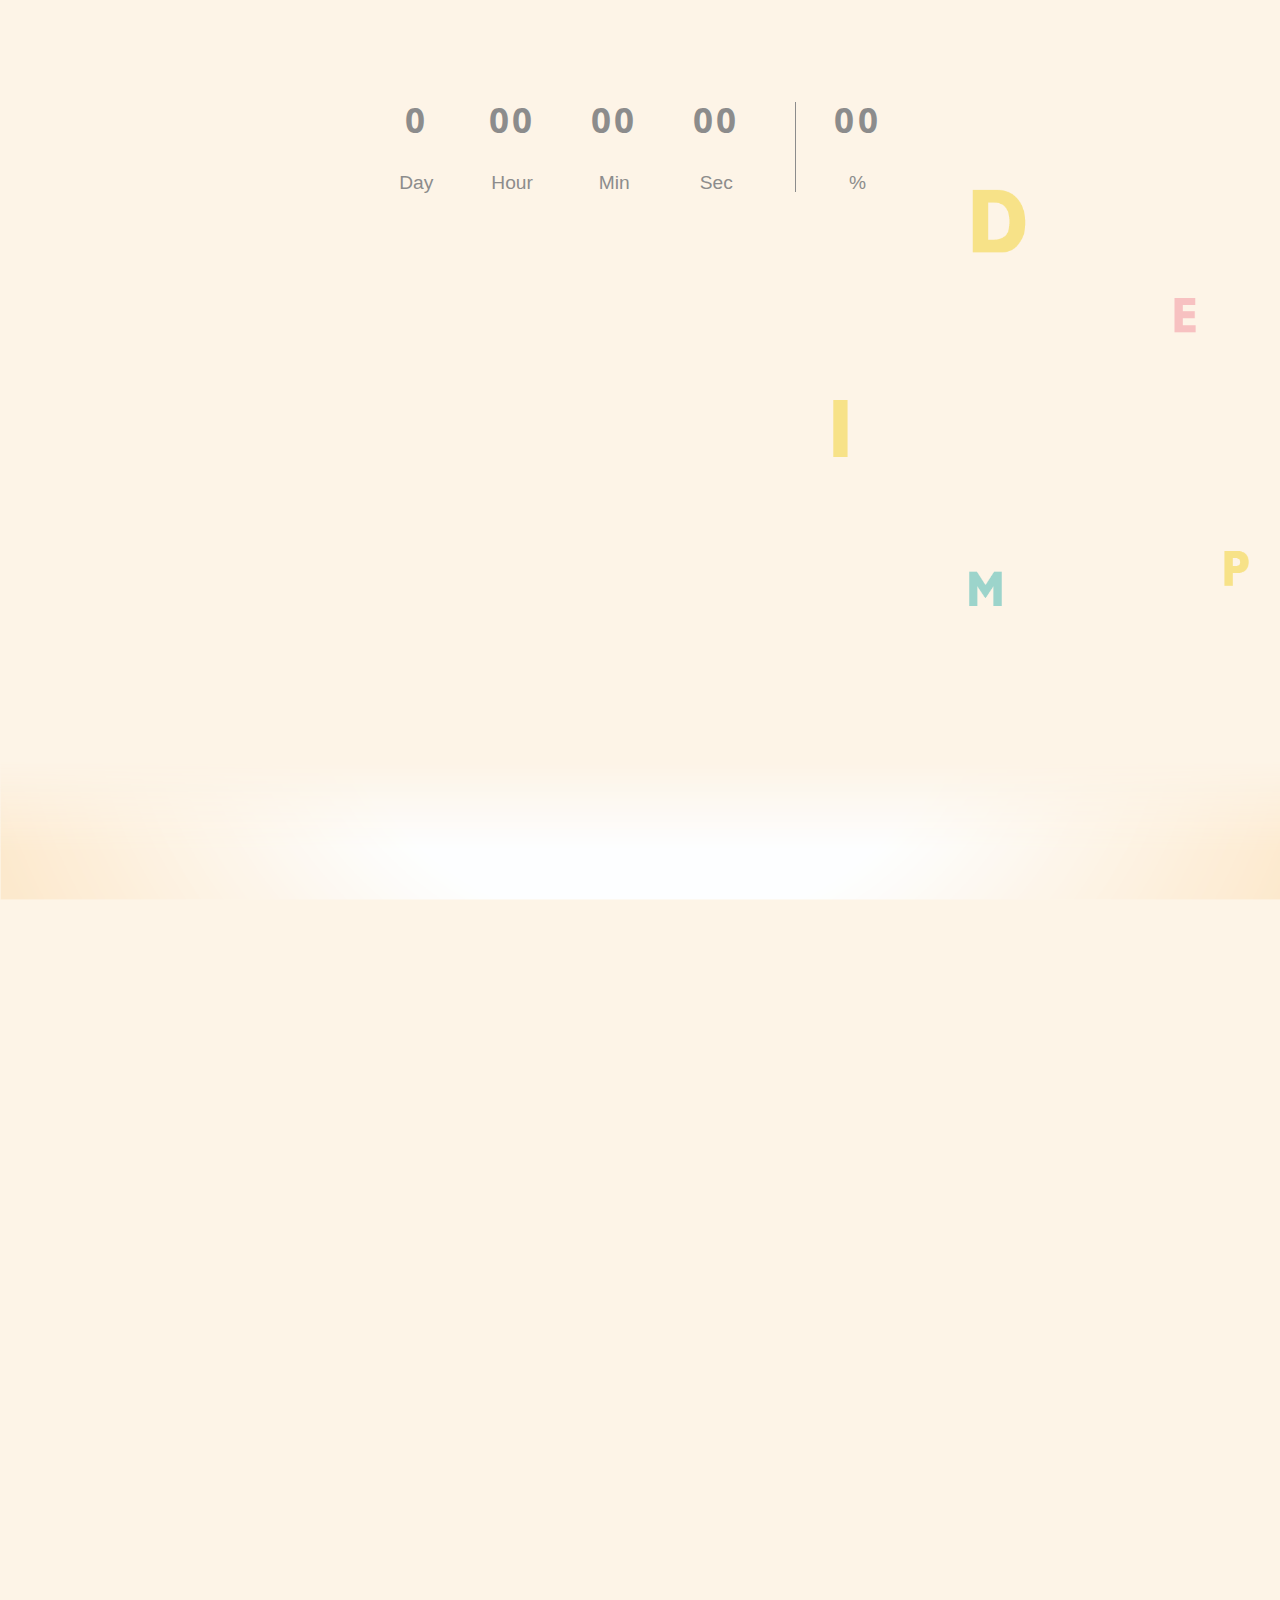
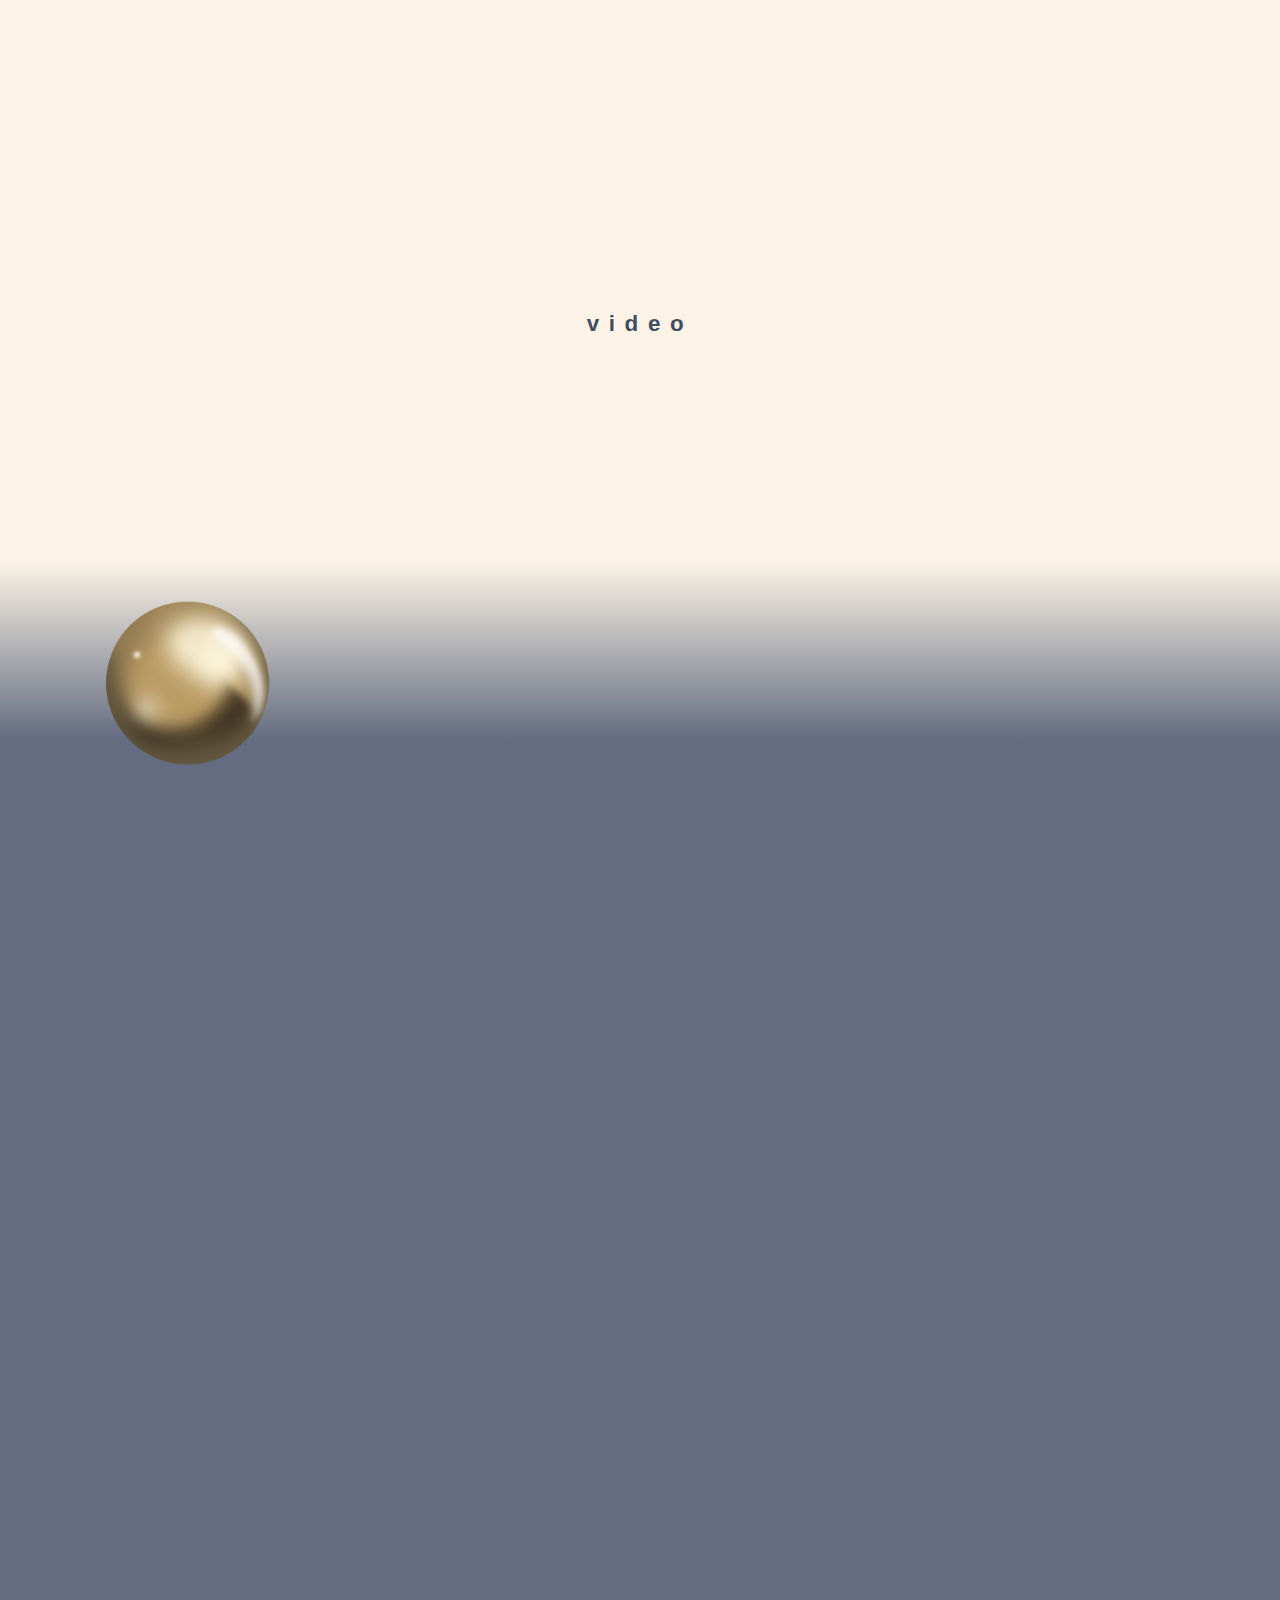
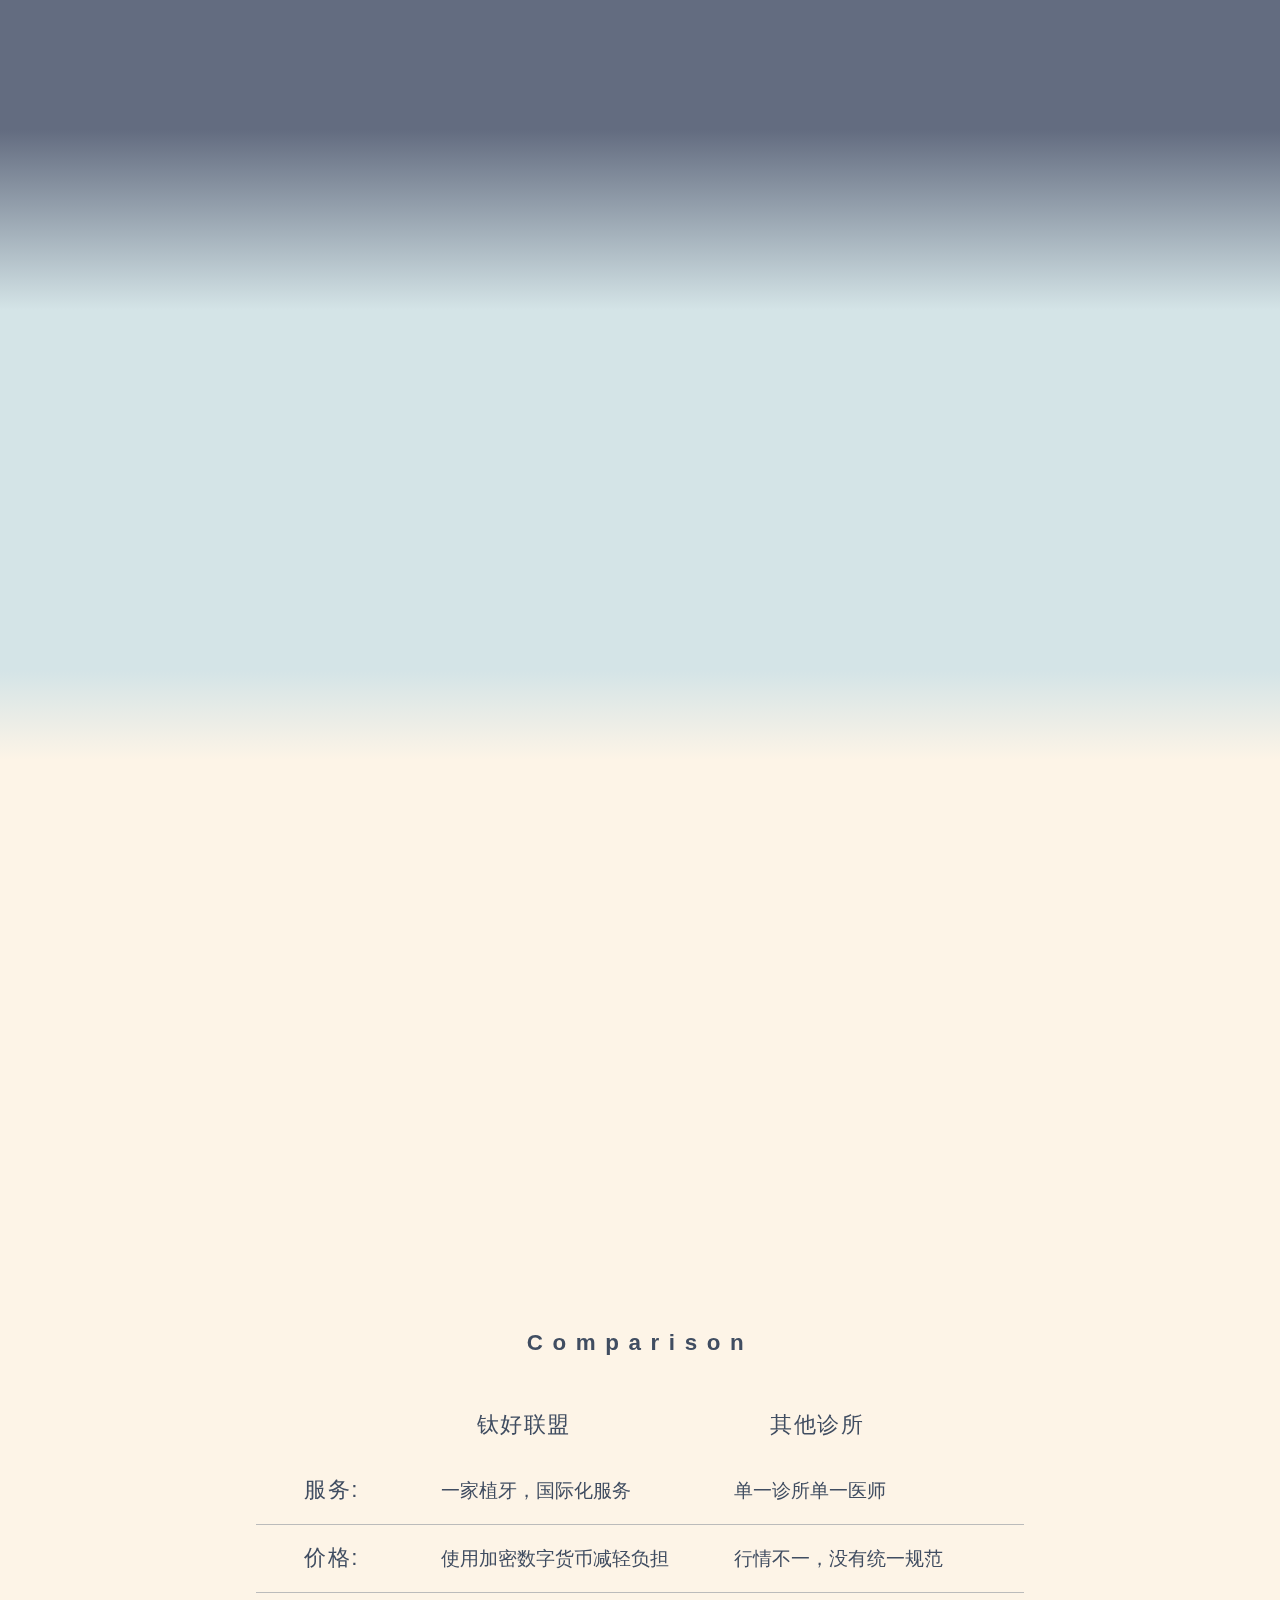
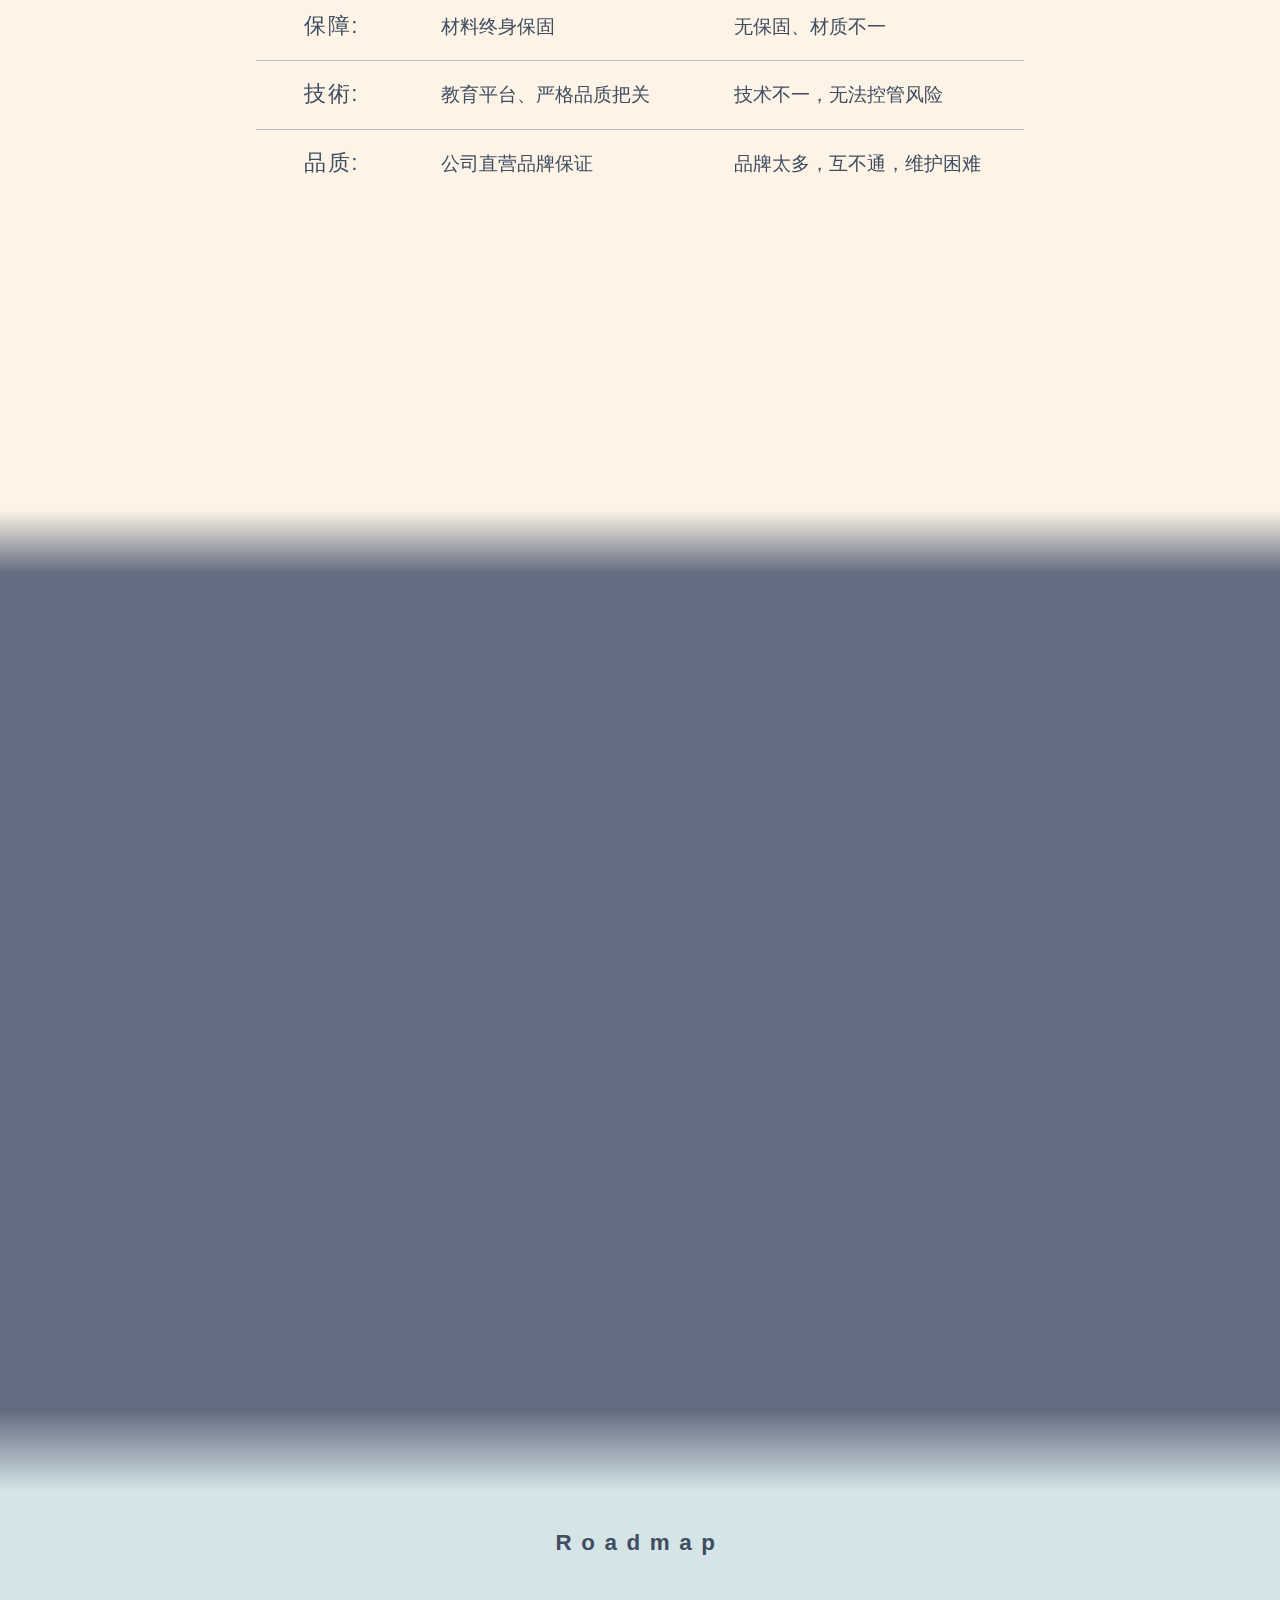
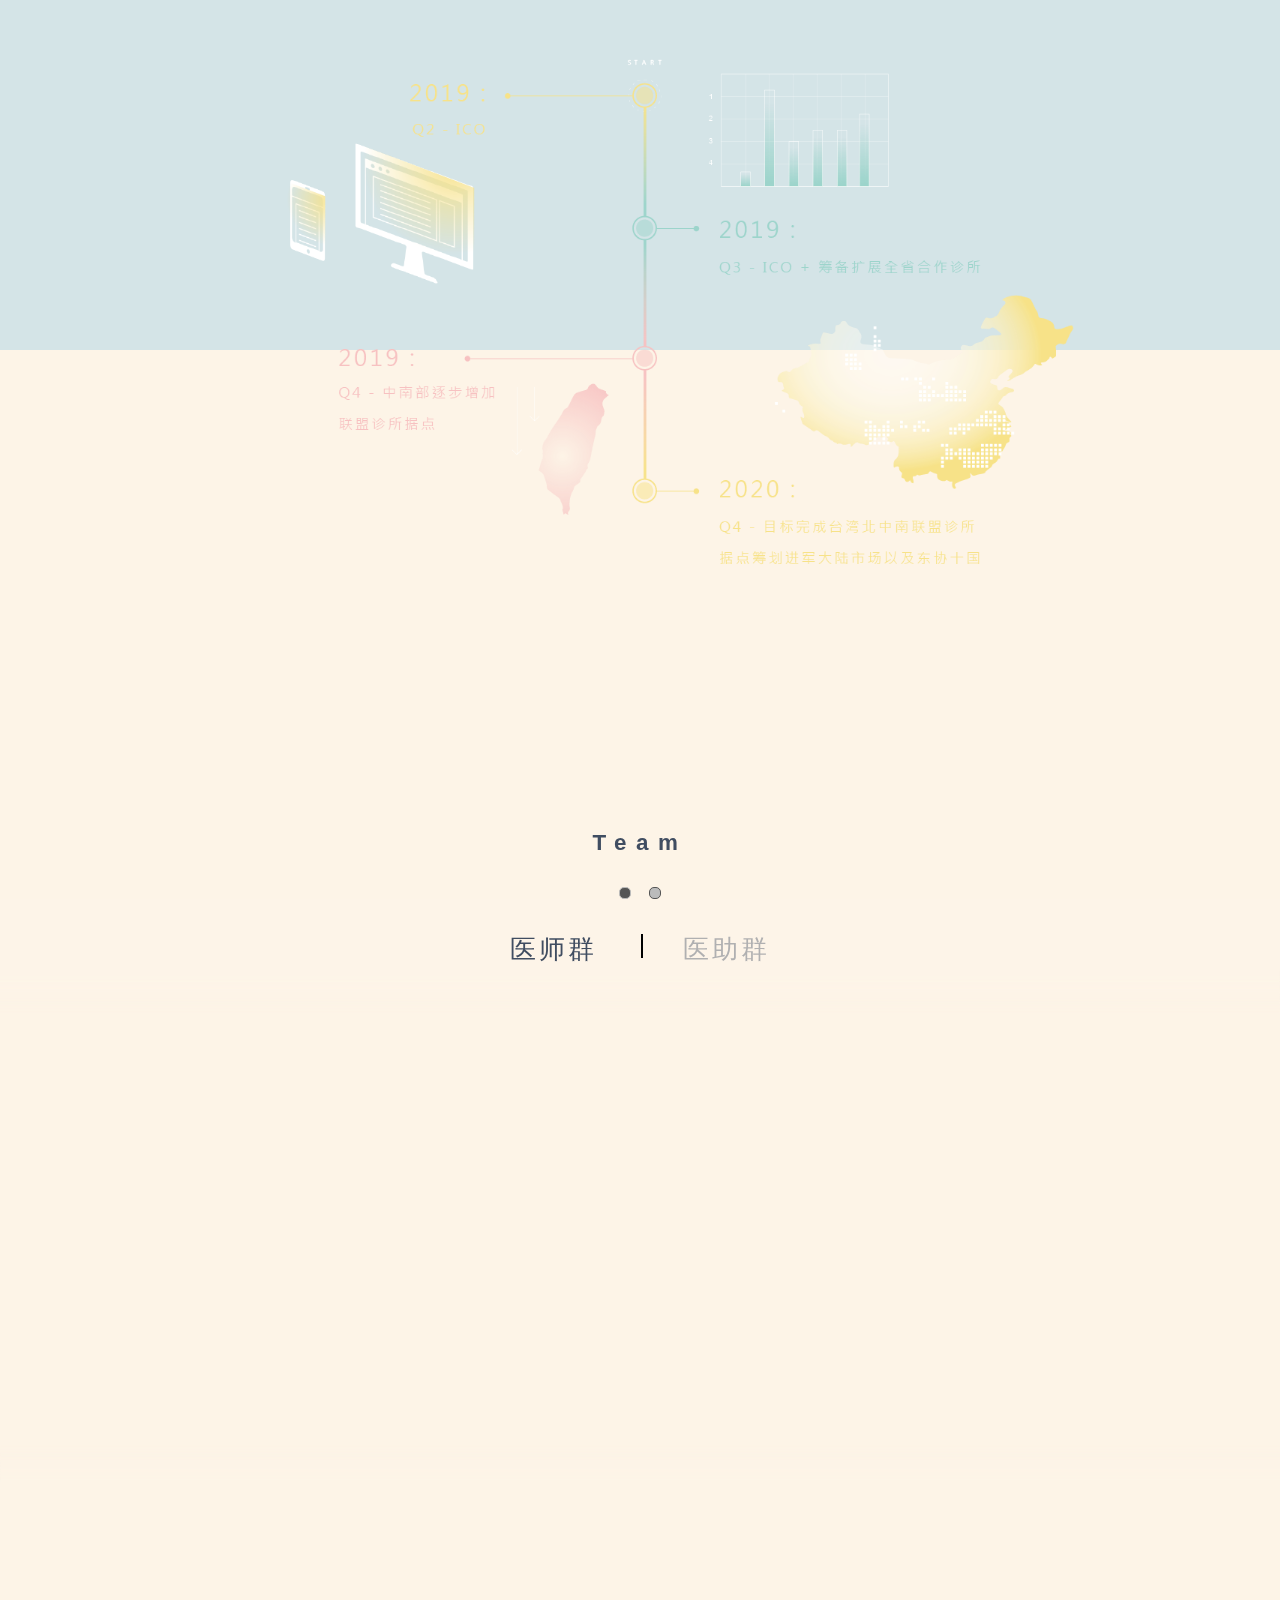
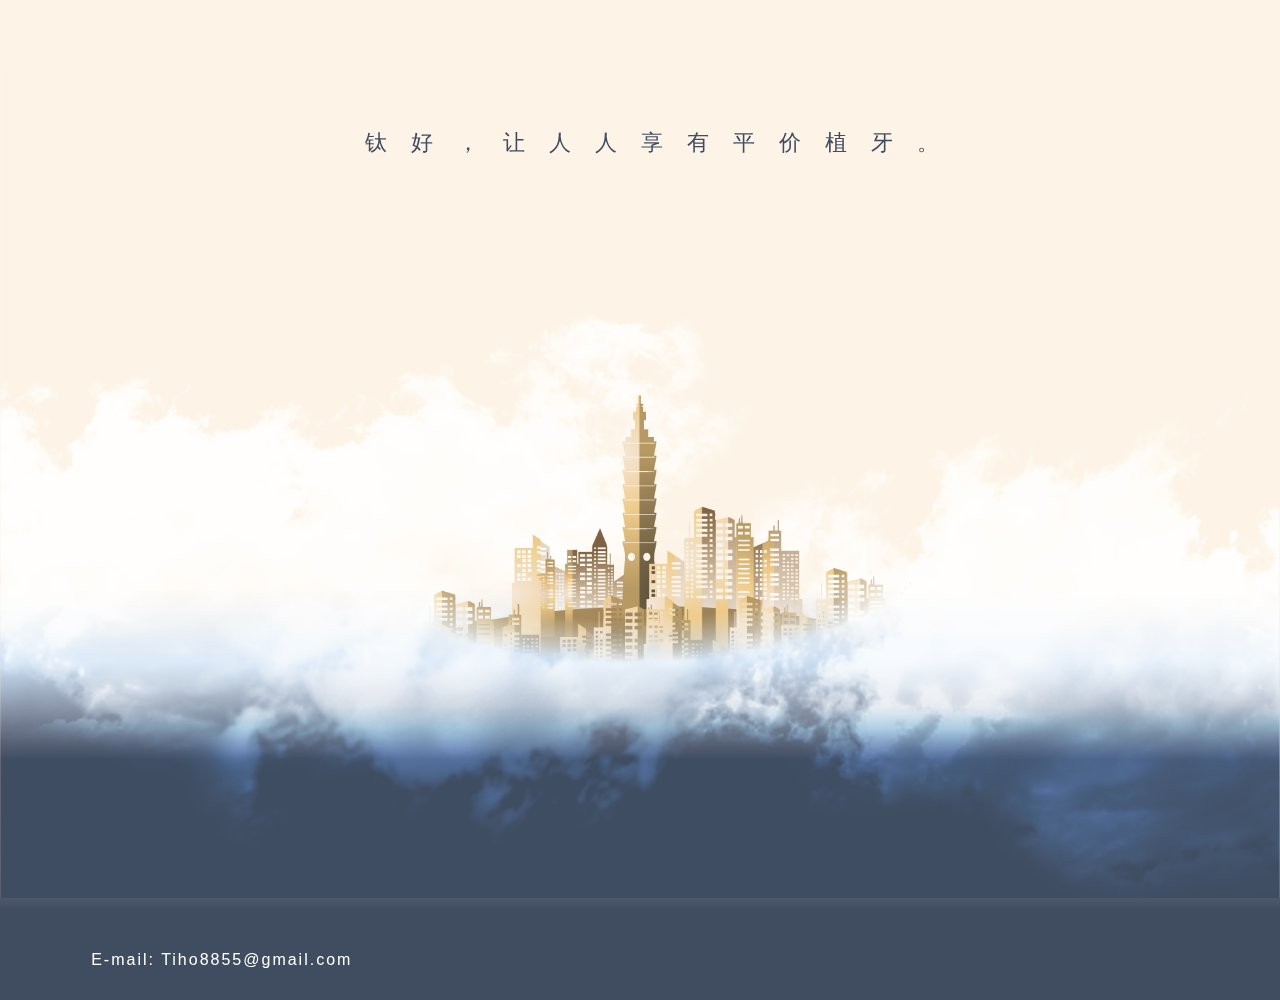
==== commit b19b26fb: "video change from youtube link" ====
--- a/cn.html
+++ b/cn.html
@@ -131,11 +131,12 @@
                 <div class="video">
                     <h4 class="title">video</h4>
                     <div class="video-file appear">
-                        <video controls>
+                        <!-- <video controls>
                             <source src="https://tiho.io/TIHOvideo.mp4" type="video/mp4">
-                        </video>
+                        </video> -->
                         <!-- <embed src="https://www.youtube.com/watch?v=h36fp6JZ_cQ" type=""> -->
-                        <!-- <iframe src="https://www.youtube.com/embed/h36fp6JZ_cQ?rel=0&amp;showinfo=0" frameborder="0" allow="autoplay; encrypted-media" allowfullscreen></iframe> -->
+                        <iframe src="https://www.youtube.com/embed/YzqCcDUpXSU" frameborder="0" allow="autoplay; encrypted-media"
+                            allowfullscreen></iframe>
                         <img src="img/TIHO_Web_Ingredient-14.png" alt="">
                         <img src="img/TIHO_Web_Ingredient-15.png" alt="">
                     </div>
